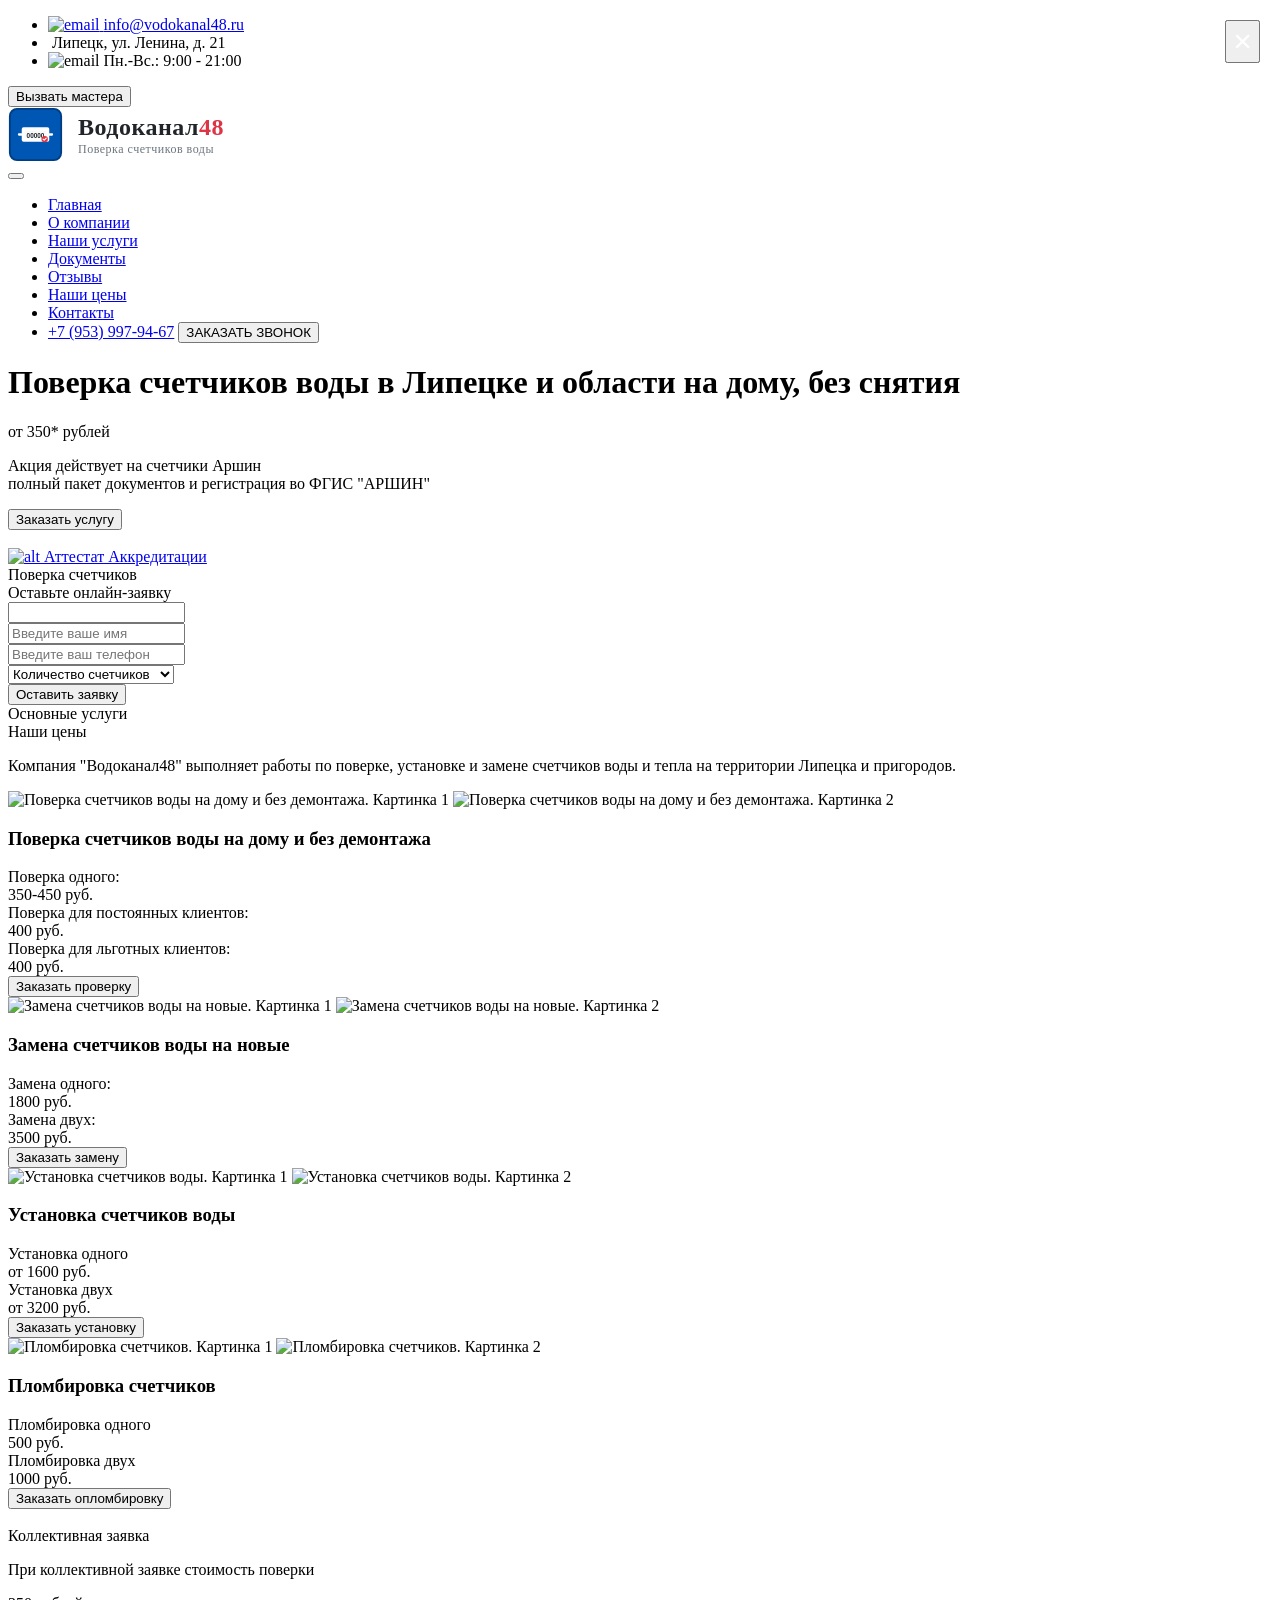
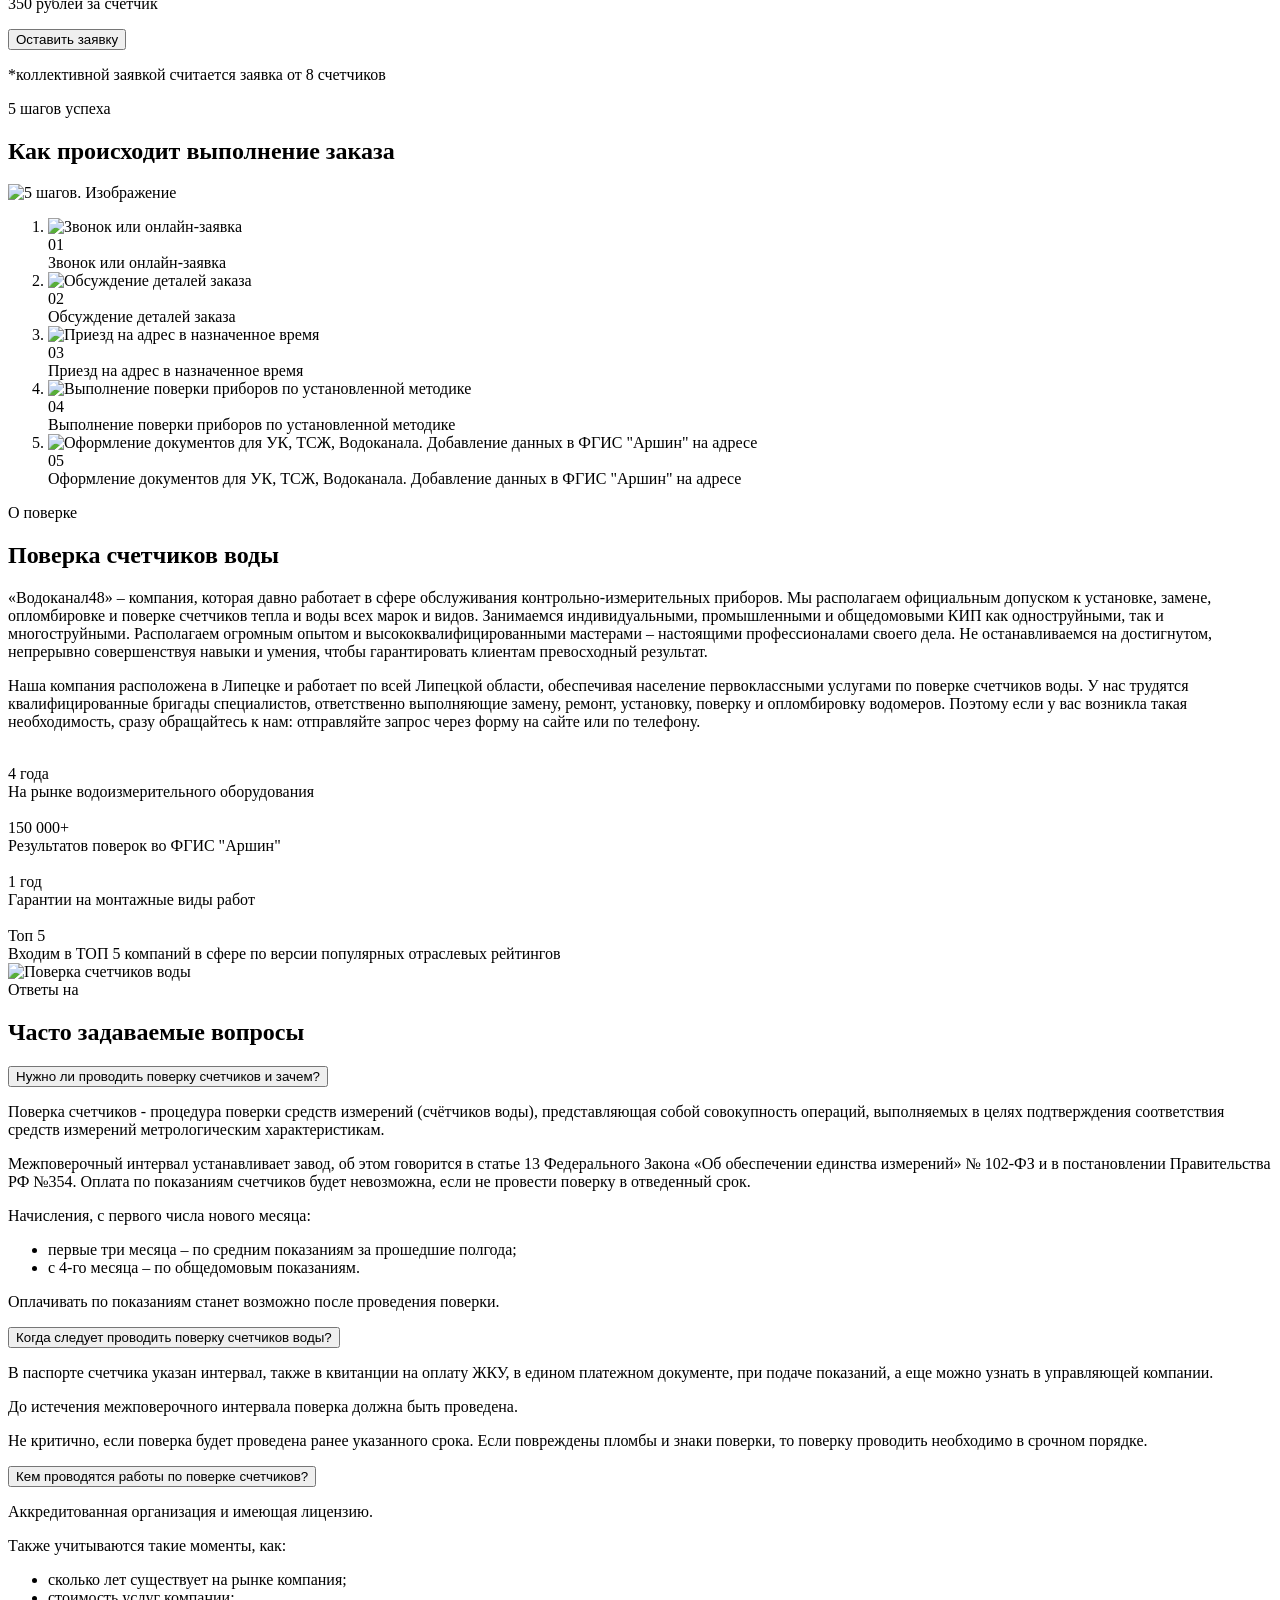
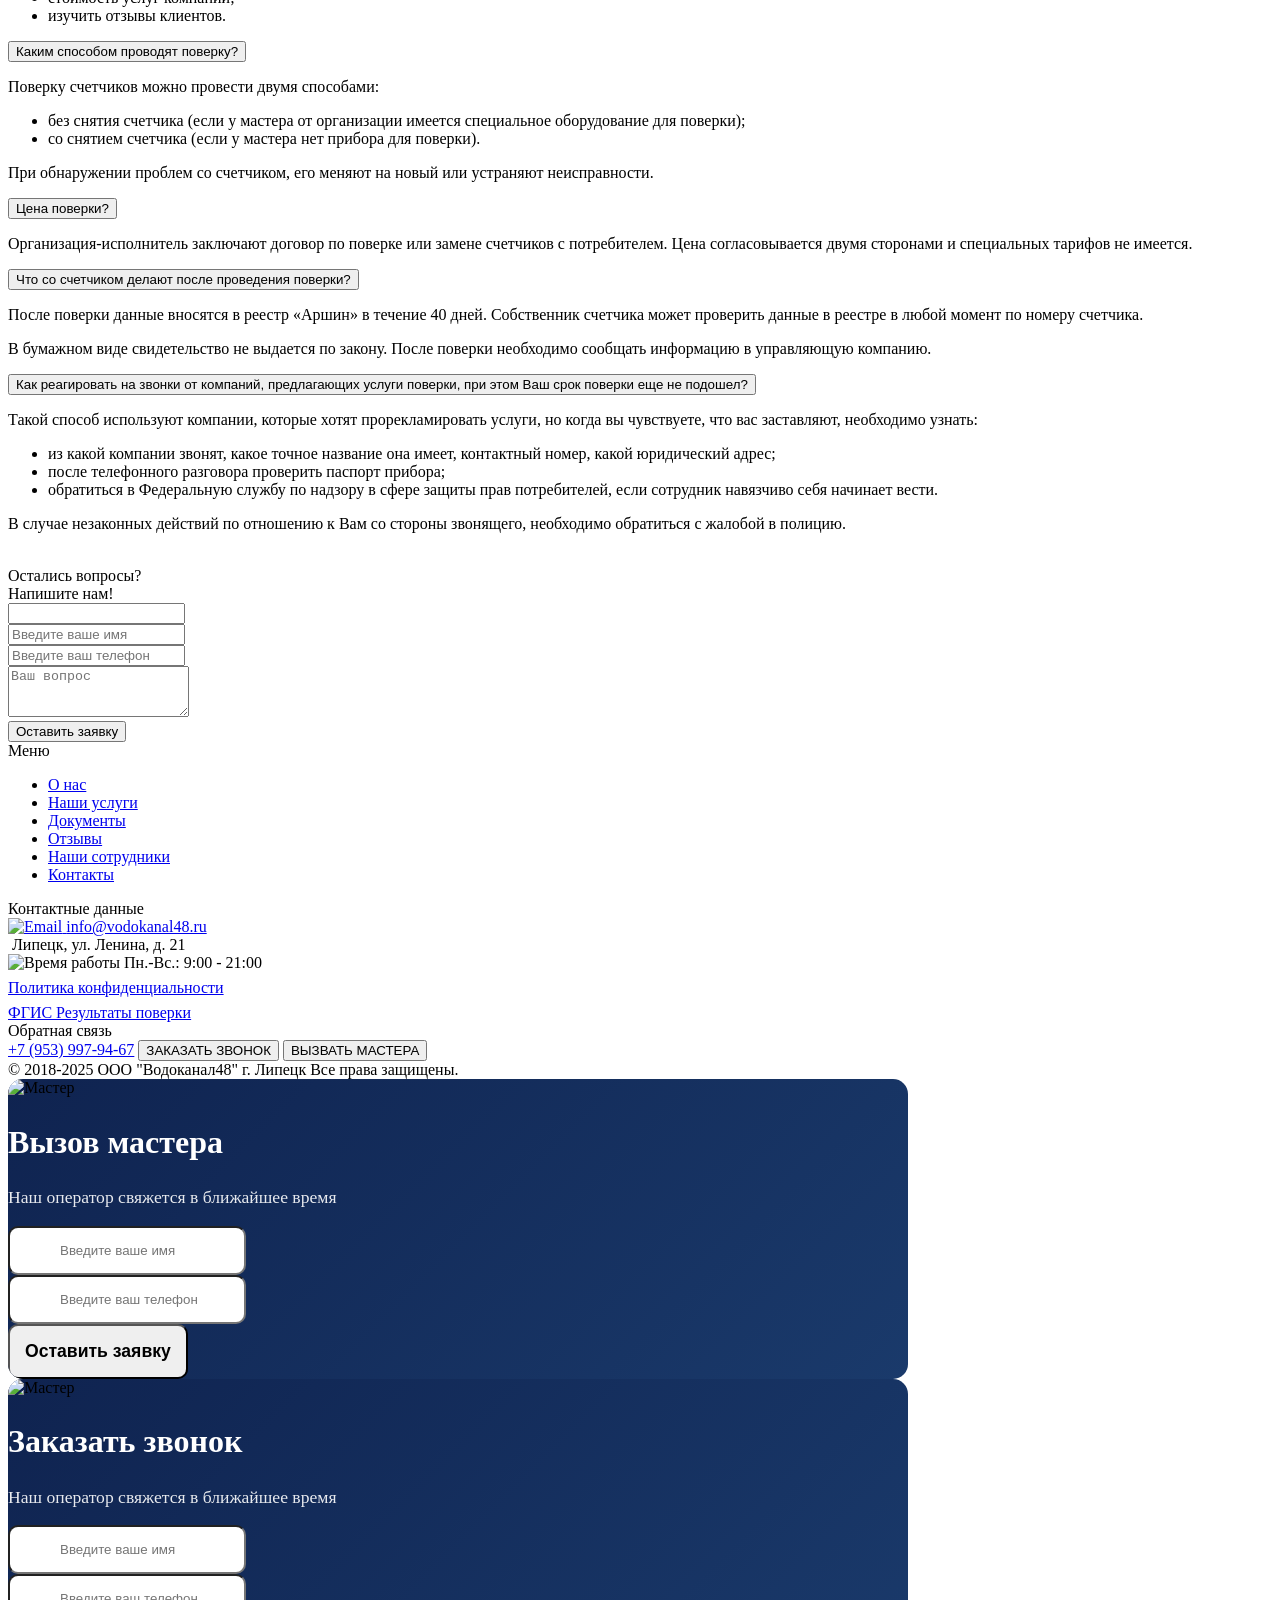
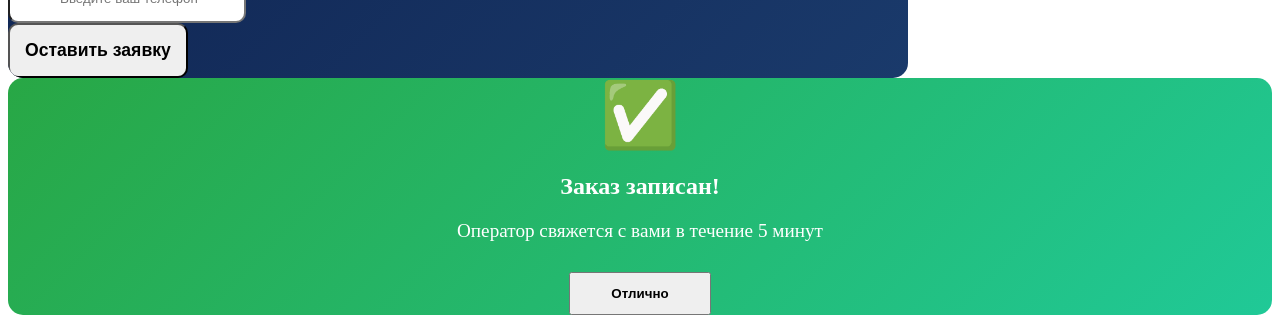
==== index.html @ f9f87106 "Initial commit: сайт водоканал48.рф для Липецка Co-authored-by: Cursor <cursoragent@cursor.com>" ====
<!DOCTYPE html>
<html lang="ru">
<head>
  <meta charset="utf-8">
  <title>Поверка счетчиков воды в Липецке, на дому без снятия, цена от 350* руб</title>
  <meta name="description" content="Поверка счетчиков воды на дому без снятия в Липецке по доступной цене от 350 руб с лицензией. Наша аккредитованная организация официально предоставляет услугу поверки водомеров и вносит данные результатов проверки водосчётчиков, приборов учета в госреестр ФГИС АРШИН, Росстандарт.">
  <meta name="viewport" content="width=device-width, initial-scale=1">
  <meta name="format-detection" content="telephone=no">
  <link rel="canonical" href="https://водоканал48.рф/">
  <meta property="og:title" content="Поверка счетчиков воды в Липецке — Водоканал48">
  <meta property="og:description" content="Поверка счетчиков воды на дому без снятия в Липецке. Цена от 350 руб.">
  <meta property="og:url" content="https://водоканал48.рф/">
  <meta property="og:type" content="website">
  <link rel="shortcut icon" href="favicon.svg" type="image/svg+xml">
  <link rel="preload" href="https://saratovpoverka.ru/fonts/ProximaNova-Regular.woff2" as="font" crossorigin="anonymous">
  <link rel="stylesheet" href="https://saratovpoverka.ru/css/style.min.css">
  <link rel="stylesheet" href="https://saratovpoverka.ru/css/add.css">
  <link rel="stylesheet" href="https://saratovpoverka.ru/css/logo-custom.css">

<!-- Yandex.Metrika counter -->
<script src="site-config.js"></script>
<script src="yandex-metrika.js"></script>
<noscript>
    <div>
        <img src="https://mc.yandex.ru/watch/105914824" style="position:absolute; left:-9999px;" alt="" />
    </div>
</noscript>
<!-- /Yandex.Metrika counter -->

<link rel="stylesheet" href="https://saratovpoverka.ru/assets/components/ajaxform/css/default.css" type="text/css" />
</head>
<body class="">
  <div class="container">
	<div class="row justify-content-center">
	  <div class="col-xl-11">
		<div class="py-2 border-bottom d-none d-xl-block">
  <div class="row align-items-center">
	<div class="col-auto mr-auto">
	  <ul class="contacts row list-unstyled mb-0">
		<li class="col-auto">
		  <a class="contacts__item" href="mailto:info@vodokanal48.ru">
			<span class="contacts__item-icon">
			  <img src="https://saratovpoverka.ru/img/email.svg" alt="email">
			</span>
			info@vodokanal48.ru
		  </a>
		</li>
		<li class="col-auto">
		  <div class="contacts__item">
			<span class="contacts__item-icon">
			  <img src="https://saratovpoverka.ru/img/address.svg" alt="">
			</span>
			Липецк, ул. Ленина, д. 21
		  </div>
		</li>
		<li class="col-auto">
		  <div class="contacts__item">
			<span class="contacts__item-icon">
			  <img src="https://saratovpoverka.ru/img/hours.svg" alt="email">
			</span>
			Пн.-Вс.: 9:00 - 21:00
		  </div>
		</li>
	  </ul>
	</div>
	<div class="col-auto">
	  <div class="d-flex">
		<button type="button" class="btn btn-sm btn-primary" data-toggle="modal" data-target="#orderModal">Вызвать мастера</button>
	  </div>
	</div>
  </div>
</div>

<nav class="navbar navbar-expand-xl navbar-light">
  <a class="navbar-brand" href="#main" style="text-decoration: none;">
	<div style="display: flex; align-items: center; gap: 15px;">
	  <!-- Счетчик в квадрате -->
	  <div style="position: relative; width: 55px; height: 55px;">
		<svg width="55" height="55" viewBox="0 0 60 60">
		  <!-- Квадрат с закругленными углами -->
		  <rect x="2" y="2" width="56" height="56" rx="8" fill="#0056b3" stroke="#003d82" stroke-width="2"/>
		  <!-- Корпус счетчика -->
		  <rect x="15" y="22" width="30" height="16" rx="2" fill="#fff"/>
		  <!-- Окошко с цифрами -->
		  <rect x="18" y="26" width="24" height="8" rx="1" fill="#f8f9fa"/>
		  <!-- Цифры счетчика -->
		  <text x="30" y="32" font-family="Arial, sans-serif" font-size="7" font-weight="bold" fill="#212529" text-anchor="middle" dominant-baseline="middle">00000</text>
		  <!-- Стрелки входа-выхода воды -->
		  <path d="M 12 30 L 15 30" stroke="#fff" stroke-width="2.5" stroke-linecap="round"/>
		  <path d="M 45 30 L 48 30" stroke="#fff" stroke-width="2.5" stroke-linecap="round"/>
		  <!-- Красная галочка качества (в стиле кнопок сайта) -->
		  <circle cx="40" cy="35" r="3.5" fill="#dc3545"/>
		  <path d="M 38.3 35 L 39.5 36.2 L 41.7 34" stroke="#fff" stroke-width="1.3" stroke-linecap="round" stroke-linejoin="round" fill="none"/>
		</svg>
	  </div>
	  <!-- Текст -->
	  <div style="display: flex; flex-direction: column; line-height: 1.2;">
		<span style="font-size: 24px; font-weight: 700; color: #212529; letter-spacing: 0.5px;">Водоканал<span style="color: #dc3545;">48</span></span>
		<span style="font-size: 12px; font-weight: 500; color: #6c757d; letter-spacing: 0.5px;">Поверка счетчиков воды</span>
	  </div>
	</div>
  </a>
  <button class="navbar-toggler" type="button" data-toggle="collapse" data-target="#navbarSupportedContent" aria-controls="navbarSupportedContent" aria-expanded="false" aria-label="Toggle navigation">
	<span class="navbar-toggler-icon"></span>
  </button>
  <div class="collapse navbar-collapse" id="navbarSupportedContent">
	<ul class="navbar-nav align-items-center flex-grow-1">
	  <li class="nav-item active">
		<a class="nav-link" href="#main">Главная</a>
	  </li>
	  <li class="nav-item">
		<a class="nav-link" href="#about">О компании</a>
	  </li>
	  <li class="nav-item">
		<a class="nav-link" href="#services">Наши услуги</a>
	  </li>
	  <li class="nav-item">
		<a class="nav-link" href="javascript:void(0)">Документы</a>
	  </li>
	  <li class="nav-item">
		<a class="nav-link" href="javascript:void(0)">Отзывы</a>
	  </li>
	  <li class="nav-item">
		<a class="nav-link" href="#services">Наши цены</a>
	  </li>
	  <li class="nav-item">
		<a class="nav-link" href="#contacts">Контакты</a>
	  </li>

	  <li class="text-center ml-xl-auto">
		<a class="navbar-phone" href="tel:+79539979467">+7 (953) 997-94-67</a>
		<button type="button" class="navbar-callback btn btn-danger btn-sm btn-block" data-toggle="modal" data-target="#callbackModal">ЗАКАЗАТЬ ЗВОНОК</button>
	  </li>
	</ul>
  </div>
</nav>

	  </div>
	</div>
  </div>

  <header class="header mb-5 pb-md-5" id="main">
	<div class="container position-relative">
	  <div class="header__inner bg-primary">
		<div class="row justify-content-center">
		  <div class="col-xl-11">
			<div class="row align-items-center">
			  <div class="col-xl-6 col-lg-7 text-white">
				<h1 class="header__title">Поверка счетчиков воды в Липецке и области на дому, без снятия</h1>
				<p class="header__price rounded mb-2">от 350* рублей</p>
				<p>Акция действует на счетчики Аршин<br>полный пакет документов и регистрация во ФГИС "АРШИН"</p>
				<div class="row">
				  <div class="col-lg-4 col-md-4 col-sm-5 mb-3 mb-md-0">
					<button type="button" class="btn btn-danger btn-block" data-toggle="modal" data-target="#orderModal">Заказать услугу</button>
				  </div>
				</div>
			  </div>
			  <div class="col-xl-6 col-lg-5 text-right d-none d-lg-block">
				<img class="img-fluid" src="https://saratovpoverka.ru/img/header-smr.webp" alt="">
			  </div>
			</div>
		  </div>
		</div>
	  </div>
	  <a class="header__doc btn btn-light" href="javascript:void(0);" onclick="openAccreditationModal()" style="cursor: pointer;">
		<img class="img-fluid mr-3" src="https://saratovpoverka.ru/img/header-doc.png" alt="alt">
		Аттестат Аккредитации
	  </a>
	</div>
  </header>
<div class="container">
<section class="row justify-content-center mb-sm-96p mb-64p">
      <div class="col-xl-11">
        <div class="section-subtitle">Поверка счетчиков</div>
        <div class="h2 section-title mb-32p">Оставьте онлайн-заявку</div>
<form class="ajax_form"  action="/" method="post">
<input type="text" name="workemail" class="hide">
<input type="hidden" name="mail">
          <div class="row mb-n3">
            <div class="form-group col-lg-3">
              <input type="text" class="form-control form-control-lg" name="name" placeholder="Введите ваше имя" required="">
            </div>
            <div class="form-group col-lg-3">
              <input type="tel" class="form-control form-control-lg" name="phone" placeholder="Введите ваш телефон" required="">
            </div>
            <div class="form-group col-lg-3">
              <select class="form-control form-control-lg" name="quantity">
                <option disabled="" selected="">Количество счетчиков</option>
                <option value="1">1 счетчик</option>
                <option value="2">2 счетчика</option>
                <option value="3">3 счетчика</option>
                <option value="4">4 счетчика</option>
                <option value="5">5 счетчиков</option>
                <option value="6">6 счетчиков</option>
                <option value="7">7 счетчиков</option>
                <option value="8">8 и более (скидка 20%)</option>
              </select>
            </div>
            <div class="form-group col-lg-3">
<input type="hidden" name="pagetitle" value="Главная (id: 1)">
<input type="hidden" name="link" value="/">
              <button class="btn btn-danger btn-lg btn-block">Оставить заявку</button>
            </div>
          </div>
        
	<input type="hidden" name="af_action" value="60b8c6b55c18fbbcffb7baf6f0280688" />
</form>
      </div>
    </section>
<section class="row justify-content-center mb-96p" id="services">
      <div class="col-xl-11 fs-18">
        <div class="section-subtitle">Основные услуги</div>
        <div class="h2 section-title mb-32p">Наши цены</div>
        <p>Компания "Водоканал48" выполняет работы по поверке, установке и замене счетчиков воды и тепла на территории Липецка и пригородов.</p>
        <div class="row mt-5">
<div class="col-lg-4 mt-5">
    <div class="card-price bg-primary text-white">
      <img class="card-price__img" src="https://saratovpoverka.ru/images/checking.webp" alt="Поверка счетчиков воды на дому и без демонтажа. Картинка 1">
      <img class="card-price__icon" src="https://saratovpoverka.ru/images/search.svg" alt="Поверка счетчиков воды на дому и без демонтажа. Картинка 2">
      <h3 class="card-price__title mb-4">Поверка счетчиков воды на дому и без демонтажа</h3>
      <div class="row no-gutters mt-2">
        <div class="col card-price__service">Поверка одного:</div>
        <div class="col-auto font-weight-600">350-450 руб.</div>
      </div>
      <div class="row no-gutters mt-2">
        <div class="col card-price__service">Поверка для постоянных клиентов:</div>
        <div class="col-auto font-weight-600">400 руб.</div>
      </div>
      <div class="row no-gutters mt-2">
        <div class="col card-price__service">Поверка для льготных клиентов:</div>
        <div class="col-auto font-weight-600">400 руб.</div>
      </div>
      
      
      <div class="text-center mt-auto">
        <button type="button" class="card-price__btn btn btn-lg btn-link mt-4" data-toggle="modal" data-target="#orderModal">
          <span>Заказать проверку</span>
        </button>
      </div>
    </div>
  </div><div class="col-lg-4 mt-5">
    <div class="card-price bg-secondary text-white">
      <img class="card-price__img" src="https://saratovpoverka.ru/images/schetchik-pulsar.webp" alt="Замена счетчиков воды на новые. Картинка 1">
      <img class="card-price__icon" src="https://saratovpoverka.ru/images/meter.svg" alt="Замена счетчиков воды на новые. Картинка 2">
      <h3 class="card-price__title mb-4">Замена счетчиков воды на новые</h3>
      <div class="row no-gutters mt-2">
        <div class="col card-price__service">Замена одного:</div>
        <div class="col-auto font-weight-600">1800 руб.</div>
      </div>
      <div class="row no-gutters mt-2">
        <div class="col card-price__service">Замена двух:</div>
        <div class="col-auto font-weight-600">3500 руб.</div>
      </div>
      
      
      
      <div class="text-center mt-auto">
        <button type="button" class="card-price__btn btn btn-lg btn-link mt-4" data-toggle="modal" data-target="#orderModal">
          <span>Заказать замену</span>
        </button>
      </div>
    </div>
  </div><div class="col-lg-4 mt-5">
    <div class="card-price bg-primary text-white">
      <img class="card-price__img" src="https://saratovpoverka.ru/images/ust.webp" alt="Установка счетчиков воды. Картинка 1">
      <img class="card-price__icon" src="https://saratovpoverka.ru/images/meter.svg" alt="Установка счетчиков воды. Картинка 2">
      <h3 class="card-price__title mb-4">Установка счетчиков воды</h3>
      <div class="row no-gutters mt-2">
        <div class="col card-price__service">Установка одного</div>
        <div class="col-auto font-weight-600">от 1600 руб.</div>
      </div>
      <div class="row no-gutters mt-2">
        <div class="col card-price__service">Установка двух</div>
        <div class="col-auto font-weight-600">от 3200 руб.</div>
      </div>
      
      
      
      <div class="text-center mt-auto">
        <button type="button" class="card-price__btn btn btn-lg btn-link mt-4" data-toggle="modal" data-target="#orderModal">
          <span>Заказать установку</span>
        </button>
      </div>
    </div>
  </div><div class="col-lg-4 mt-5">
    <div class="card-price bg-secondary text-white">
      <img class="card-price__img" src="https://saratovpoverka.ru/images/plomb.webp" alt="Пломбировка счетчиков. Картинка 1">
      <img class="card-price__icon" src="https://saratovpoverka.ru/images/meter.svg" alt="Пломбировка счетчиков. Картинка 2">
      <h3 class="card-price__title mb-4">Пломбировка счетчиков</h3>
      <div class="row no-gutters mt-2">
        <div class="col card-price__service">Пломбировка одного</div>
        <div class="col-auto font-weight-600">500 руб.</div>
      </div>
      <div class="row no-gutters mt-2">
        <div class="col card-price__service">Пломбировка двух</div>
        <div class="col-auto font-weight-600">1000 руб.</div>
      </div>
      
      
      
      <div class="text-center mt-auto">
        <button type="button" class="card-price__btn btn btn-lg btn-link mt-4" data-toggle="modal" data-target="#orderModal">
          <span>Заказать опломбировку</span>
        </button>
      </div>
    </div>
  </div>



</div>
      </div>
    </section>
</div>
 <div class="collective-order mb-96p">
    <div class="container">
      <div class="collective-order__inner">
        <div class="row align-items-end">
          <div class="col-xl-6 col-lg-5 text-center d-none d-lg-block">
            <img class="collective-order__img img-fluid" src="https://saratovpoverka.ru/img/collective-order.webp" alt="">
          </div>
          <div class="col-xl-6 col-lg-7">
            <div class="section-title h2 mb-0">Коллективная заявка</div>
            <p>При коллективной заявке стоимость поверки</p>
            <p class="collective-order__price">350 рублей за счетчик</p>
            <button type="button" class="collective-order__btn btn btn-danger btn-lg" data-toggle="modal" data-target="#orderModal">Оставить заявку</button>
            <p class="collective-order__note">*коллективной заявкой считается заявка от 8 счетчиков</p>
          </div>
        </div>
      </div>
    </div>
  </div>

  <section class="fs-18 mb-64p">
    <div class="container">
      <div class="row justify-content-center">
        <div class="col-xl-11">
          <div class="section-subtitle">5 шагов успеха</div>
          <h2 class="section-title mb-4">Как происходит выполнение заказа</h2>
        </div>
      </div>
    </div>
    <div class="steps">
      <div class="container">
        <div class="row justify-content-center">
          <div class="col-xl-11 mb-xl-5">
            <div class="text-center d-none d-xl-block">
              <img class="img-fluid" src="https://saratovpoverka.ru/img/steps.webp" alt="5 шагов. Изображение">
            </div>
            <ol class="row list-unstyled mb-n32p mb-xl-0">
<li class="steps__item col-xl-3 col-lg-4 col-sm-6 mb-32p mb-xl-0">
                <div class="card-step card card-body shadow">
                  <div class="d-flex align-items-center justify-content-between mb-3">
                    <img src="https://saratovpoverka.ru/images/step-1.svg" alt="Звонок или онлайн-заявка">
                    <div class="card-step__number">01</div>
                  </div>
                  <div>Звонок или онлайн-заявка</div>
                </div>
              </li><li class="steps__item col-xl-3 col-lg-4 col-sm-6 mb-32p mb-xl-0">
                <div class="card-step card card-body shadow">
                  <div class="d-flex align-items-center justify-content-between mb-3">
                    <img src="https://saratovpoverka.ru/images/step-2.svg" alt="Обсуждение деталей заказа">
                    <div class="card-step__number">02</div>
                  </div>
                  <div>Обсуждение деталей заказа</div>
                </div>
              </li><li class="steps__item col-xl-3 col-lg-4 col-sm-6 mb-32p mb-xl-0">
                <div class="card-step card card-body shadow">
                  <div class="d-flex align-items-center justify-content-between mb-3">
                    <img src="https://saratovpoverka.ru/images/step-3.svg" alt="Приезд на адрес в назначенное время">
                    <div class="card-step__number">03</div>
                  </div>
                  <div>Приезд на адрес в назначенное время</div>
                </div>
              </li><li class="steps__item col-xl-3 col-lg-4 col-sm-6 mb-32p mb-xl-0">
                <div class="card-step card card-body shadow">
                  <div class="d-flex align-items-center justify-content-between mb-3">
                    <img src="https://saratovpoverka.ru/images/step-4.svg" alt="Выполнение поверки приборов по установленной методике">
                    <div class="card-step__number">04</div>
                  </div>
                  <div>Выполнение поверки приборов по установленной методике</div>
                </div>
              </li><li class="steps__item col-xl-3 col-lg-4 col-sm-6 mb-32p mb-xl-0">
                <div class="card-step card card-body shadow">
                  <div class="d-flex align-items-center justify-content-between mb-3">
                    <img src="https://saratovpoverka.ru/images/step-5.svg" alt="Оформление документов для УК, ТСЖ, Водоканала. Добавление данных в ФГИС &quot;Аршин&quot; на адресе">
                    <div class="card-step__number">05</div>
                  </div>
                  <div>Оформление документов для УК, ТСЖ, Водоканала. Добавление данных в ФГИС &quot;Аршин&quot; на адресе</div>
                </div>
              </li>
            </ol>
          </div>
        </div>
      </div>
    </div>
  </section>
  <section class="fs-18 mb-64p" id="about">
    <div class="container">
      <div class="row justify-content-center">
        <div class="col-xl-11">
          <div class="section-subtitle">О поверке</div>
          <h2 class="section-title mb-4">Поверка счетчиков воды</h2>
          <p>«Водоканал48» – компания, которая давно работает в сфере обслуживания контрольно-измерительных приборов. Мы располагаем официальным допуском к установке, замене, опломбировке и поверке счетчиков тепла и воды всех марок и видов. Занимаемся индивидуальными, промышленными и общедомовыми КИП как одноструйными, так и многоструйными. Располагаем огромным опытом и высококвалифицированными мастерами – настоящими профессионалами своего дела. Не останавливаемся на достигнутом, непрерывно совершенствуя навыки и умения, чтобы гарантировать клиентам превосходный результат.</p>
<p>Наша компания расположена в Липецке и работает по всей Липецкой области, обеспечивая население первоклассными услугами по поверке счетчиков воды. У нас трудятся квалифицированные бригады специалистов, ответственно выполняющие замену, ремонт, установку, поверку и опломбировку водомеров. Поэтому если у вас возникла такая необходимость, сразу обращайтесь к нам: отправляйте запрос через форму на сайте или по телефону.</p>

          <div class="row align-items-end">
            <div class="col-xl-6 col-lg-7">
<div class="card-info card card-body shadow mt-4">
                <div class="row align-items-center">
                  <div class="col-xl-2 col-lg-3 col-sm-2 col-3">
                    <img class="img-fluid" src="https://saratovpoverka.ru/images/bar-chart.svg" alt="">
                  </div>
                  <div class="col-xl-10 col-lg-9 col-sm-10 col-9">
                    <div class="card-info__title">4 года</div>
                    <div>На рынке водоизмерительного оборудования</div>
                  </div>
                </div>
              </div><div class="card-info card card-body shadow mt-4">
                <div class="row align-items-center">
                  <div class="col-xl-2 col-lg-3 col-sm-2 col-3">
                    <img class="img-fluid" src="https://saratovpoverka.ru/images/like.svg" alt="">
                  </div>
                  <div class="col-xl-10 col-lg-9 col-sm-10 col-9">
                    <div class="card-info__title">150 000+</div>
                    <div>Результатов поверок во ФГИС "Аршин"</div>
                  </div>
                </div>
              </div><div class="card-info card card-body shadow mt-4">
                <div class="row align-items-center">
                  <div class="col-xl-2 col-lg-3 col-sm-2 col-3">
                    <img class="img-fluid" src="https://saratovpoverka.ru/images/calendar.svg" alt="">
                  </div>
                  <div class="col-xl-10 col-lg-9 col-sm-10 col-9">
                    <div class="card-info__title">1 год</div>
                    <div>Гарантии на монтажные виды работ</div>
                  </div>
                </div>
              </div><div class="card-info card card-body shadow mt-4">
                <div class="row align-items-center">
                  <div class="col-xl-2 col-lg-3 col-sm-2 col-3">
                    <img class="img-fluid" src="https://saratovpoverka.ru/images/group.svg" alt="">
                  </div>
                  <div class="col-xl-10 col-lg-9 col-sm-10 col-9">
                    <div class="card-info__title">Топ 5</div>
                    <div>Входим в ТОП 5 компаний в сфере по версии популярных отраслевых рейтингов</div>
                  </div>
                </div>
              </div>
            </div>
            <div class="col-xl-6 col-lg-5 d-none d-lg-block">
              <img class="img-fluid" src="https://saratovpoverka.ru/images/text-img.webp" alt="Поверка счетчиков воды">
            </div>
          </div>
        </div>
      </div>
    </div>
  </section>
  <section class="mb-64p">
    <div class="container">
      <div class="row justify-content-center">
        <div class="col-xl-11">
          <div class="section-subtitle">Ответы на</div>
          <h2 class="section-title mb-4">Часто задаваемые вопросы</h2>
          <div class="row accordion" id="accordionExample">
            <div class="col-lg-6">
<div class="accordion__item card card-body border-0 shadow">
                  <button class="accordion__item-toggle btn collapsed" type="button" id="heading-1" data-toggle="collapse" data-target="#collapse-1" aria-expanded="false" aria-controls="collapse-1">
                    Нужно ли проводить поверку счетчиков и зачем?
                  </button>
                <div id="collapse-1" class="collapse" aria-labelledby="heading-1" data-parent="#accordionExample">
                  <div class="accordion__item-content">
                    <p><p>Поверка счетчиков - процедура поверки средств измерений (счётчиков воды), представляющая собой совокупность операций, выполняемых в целях подтверждения соответствия средств измерений метрологическим характеристикам.</p>
<p>Межповерочный интервал устанавливает завод, об этом говорится в статье 13 Федерального Закона «Об обеспечении единства измерений» № 102-ФЗ и в постановлении Правительства РФ №354. Оплата по показаниям счетчиков будет невозможна, если не провести поверку в отведенный срок.</p>
<p>Начисления, с первого числа нового месяца:</p>
<ul>
<li>первые три месяца – по средним показаниям за прошедшие полгода;</li>
<li>с 4-го месяца – по общедомовым показаниям.</li>
</ul>
<p>Оплачивать по показаниям станет возможно после проведения поверки.</p></p>
                  </div>
                </div>
              </div>

<div class="accordion__item card card-body border-0 shadow">
                  <button class="accordion__item-toggle btn collapsed" type="button" id="heading-2" data-toggle="collapse" data-target="#collapse-2" aria-expanded="false" aria-controls="collapse-2">
                    Когда следует проводить поверку счетчиков воды?
                  </button>
                <div id="collapse-2" class="collapse" aria-labelledby="heading-2" data-parent="#accordionExample">
                  <div class="accordion__item-content">
                    <p><p>В паспорте счетчика указан интервал, также в квитанции на оплату ЖКУ, в едином платежном документе, при подаче показаний, а еще можно узнать в управляющей компании.</p>
<p>До истечения межповерочного интервала поверка должна быть проведена.</p>
<p>Не критично, если поверка будет проведена ранее указанного срока. Если повреждены пломбы и знаки поверки, то поверку проводить необходимо в срочном порядке.</p></p>
                  </div>
                </div>
              </div>

<div class="accordion__item card card-body border-0 shadow">
                  <button class="accordion__item-toggle btn collapsed" type="button" id="heading-3" data-toggle="collapse" data-target="#collapse-3" aria-expanded="false" aria-controls="collapse-3">
                    Кем проводятся работы по поверке счетчиков? 
                  </button>
                <div id="collapse-3" class="collapse" aria-labelledby="heading-3" data-parent="#accordionExample">
                  <div class="accordion__item-content">
                    <p><p>Аккредитованная организация и имеющая лицензию.</p>
<p>Также учитываются такие моменты, как:</p>
<ul>
<li>сколько лет существует на рынке компания;</li>
<li>стоимость услуг компании;</li>
<li>изучить отзывы клиентов.</li>
</ul></p>
                  </div>
                </div>
              </div>

<div class="accordion__item card card-body border-0 shadow">
                  <button class="accordion__item-toggle btn collapsed" type="button" id="heading-4" data-toggle="collapse" data-target="#collapse-4" aria-expanded="false" aria-controls="collapse-4">
                    Каким способом проводят поверку?
                  </button>
                <div id="collapse-4" class="collapse" aria-labelledby="heading-4" data-parent="#accordionExample">
                  <div class="accordion__item-content">
                    <p><p>Поверку счетчиков можно провести двумя способами:</p>
<ul>
<li>без снятия счетчика (если у мастера от организации имеется специальное оборудование для поверки);</li>
<li>со снятием счетчика (если у мастера нет прибора для поверки).</li>
</ul>
<p>При обнаружении проблем со счетчиком, его меняют на новый или устраняют неисправности.</p></p>
                  </div>
                </div>
              </div>

</div>
            <div class="col-lg-6"><div class="accordion__item card card-body border-0 shadow">
                  <button class="accordion__item-toggle btn collapsed" type="button" id="heading-5" data-toggle="collapse" data-target="#collapse-5" aria-expanded="false" aria-controls="collapse-5">
                    Цена поверки? 
                  </button>
                <div id="collapse-5" class="collapse" aria-labelledby="heading-5" data-parent="#accordionExample">
                  <div class="accordion__item-content">
                    <p><p>Организация-исполнитель заключают договор по поверке или замене счетчиков с потребителем. Цена согласовывается двумя сторонами и специальных тарифов не имеется.</p></p>
                  </div>
                </div>
              </div>

<div class="accordion__item card card-body border-0 shadow">
                  <button class="accordion__item-toggle btn collapsed" type="button" id="heading-6" data-toggle="collapse" data-target="#collapse-6" aria-expanded="false" aria-controls="collapse-6">
                    Что со счетчиком делают после проведения поверки? 
                  </button>
                <div id="collapse-6" class="collapse" aria-labelledby="heading-6" data-parent="#accordionExample">
                  <div class="accordion__item-content">
                    <p><p>После поверки данные вносятся в реестр «Аршин» в течение 40 дней. Собственник счетчика может проверить данные в реестре в любой момент по номеру счетчика.</p>
<p>В бумажном виде свидетельство не выдается по закону. После поверки необходимо сообщать информацию в управляющую компанию.</p></p>
                  </div>
                </div>
              </div>

<div class="accordion__item card card-body border-0 shadow">
                  <button class="accordion__item-toggle btn collapsed" type="button" id="heading-7" data-toggle="collapse" data-target="#collapse-7" aria-expanded="false" aria-controls="collapse-7">
                    Как реагировать на звонки от компаний, предлагающих услуги поверки, при этом Ваш срок поверки еще не подошел?
                  </button>
                <div id="collapse-7" class="collapse" aria-labelledby="heading-7" data-parent="#accordionExample">
                  <div class="accordion__item-content">
                    <p><p>Такой способ используют компании, которые хотят прорекламировать услуги, но когда вы чувствуете, что вас заставляют, необходимо узнать:</p>
<ul>
<li>из какой компании звонят, какое точное название она имеет, контактный номер, какой юридический адрес;</li>
<li>после телефонного разговора проверить паспорт прибора;</li>
<li>обратиться в Федеральную службу по надзору в сфере защиты прав потребителей, если сотрудник навязчиво себя начинает вести.</li>
</ul>
<p>В случае незаконных действий по отношению к Вам со стороны звонящего, необходимо обратиться с жалобой в полицию.</p></p>
                  </div>
                </div>
              </div>

            </div>
          </div>
        </div>
      </div>
    </div>
  </section>
<div class="question mb-64p">
  <div class="container">
    <div class="question__inner bg-primary text-white">
      <div class="row justify-content-center">
        <div class="col-xl-11">
          <div class="row align-items-end">
            <div class="col-lg-6 text-center d-none d-lg-block">
              <img class="question__img img-fluid" src="https://saratovpoverka.ru/img/question.webp" alt="">
            </div>
            <div class="col-lg-6 py-xl-5 py-32p align-self-center">
              <div class="section-subtitle">Остались вопросы?</div>
              <div class="section-title h2 mb-0">Напишите нам!</div>
<form class="mt-32p ajax_form" action="/" method="post">
<input type="text" name="workemail" class="hide">
<input type="hidden" name="mail">
                <div class="row">
                  <div class="form-group col-lg-6">
                    <input type="text" class="form-control form-control-lg" name="name" placeholder="Введите ваше имя" required="">
                  </div>
                  <div class="form-group col-lg-6">
                    <input type="tel" class="form-control form-control-lg" name="phone" placeholder="Введите ваш телефон" required="">
                  </div>
                  <div class="form-group col-lg-12">
                    <textarea class="form-control form-control-lg" name="question" rows="3" placeholder="Ваш вопрос"></textarea>
                  </div>
                  <div class="col-12">
<input type="hidden" name="pagetitle" value="Главная (id: 1)">
<input type="hidden" name="link" value="/">
                    <button class="btn btn-danger btn-lg btn-block">Оставить заявку</button>
                  </div>
                </div>
              
	<input type="hidden" name="af_action" value="7edabb9a9232f1dd81e0d56dfcae1f7c" />
</form>
            </div>
          </div>
        </div>
      </div>
    </div>
  </div>
</div>
  <footer class="footer pt-md-5 pt-4 pb-64p pb-xl-5" id="contacts">
  <div class="container">
	<div class="row justify-content-center">
	  <div class="col-xl-11">
		<div class="row justify-content-between">
		  <div class="col-sm-auto">
			<div class="font-weight-600 mb-sm-4 mb-2">Меню</div>
<ul class="footer__menu list-unstyled mb-0"><li>
<a href="javascript:void(0)">О нас</a></li><li>
<a href="javascript:void(0)">Наши услуги</a></li><li>
<a href="javascript:void(0)">Документы</a></li><li>
<a href="javascript:void(0)">Отзывы</a></li><li>
<a href="javascript:void(0)">Наши сотрудники</a></li><li>
<a href="javascript:void(0)">Контакты</a></li></ul>
			</div>
		  <div class="col-sm-auto mt-4 mt-md-0">
			<div class="font-weight-600 mb-sm-4 mb-2">Контактные данные</div>
			<div class="contacts">
			  <a class="contacts__item" href="mailto:info@vodokanal48.ru">
				<span class="contacts__item-icon">
				  <img src="https://saratovpoverka.ru/img/email.svg" alt="Email">
				</span>
				info@vodokanal48.ru
			  </a>
			  <div class="contacts__item">
				<span class="contacts__item-icon">
				  <img src="https://saratovpoverka.ru/img/address.svg" alt="">
				</span>
				Липецк, ул. Ленина, д. 21
			  </div>
			  <div class="contacts__item">
				<span class="contacts__item-icon">
				  <img src="https://saratovpoverka.ru/img/hours.svg" alt="Время работы">
				</span>
				Пн.-Вс.: 9:00 - 21:00
			  </div>
			</div>
			<div style="margin-top:7px;"><a href="javascript:void(0)">Политика конфиденциальности</a></div>
			<div style="margin-top:7px;"><a href="javascript:void(0)">ФГИС Результаты поверки</a></div>
		  </div>
		  <div class="col-sm-auto mt-4 mt-md-0">
			<div class="font-weight-600 mb-2">Обратная связь</div>
			<a href="tel:+79539979467" class="footer__phone">+7 (953) 997-94-67</a>
			<button type="button" class="footer__btn btn btn-danger btn-sm" data-toggle="modal" data-target="#callbackModal">ЗАКАЗАТЬ ЗВОНОК</button>
			<button type="button" class="footer__btn btn btn-primary btn-sm" data-toggle="modal" data-target="#orderModal">ВЫЗВАТЬ МАСТЕРА</button>
		  </div>
		</div>
	  </div>
	  
	</div>

	<div class="text-center border-top py-lg-4 py-3 mt-lg-30p mt-4">
	  © 2018-2025 ООО "Водоканал48" г. Липецк Все права защищены.
	</div>
  </div>
</footer>

<!-- Модальное окно "Вызов мастера" -->
<div class="modal fade" id="orderModal" tabindex="-1" role="dialog" aria-hidden="true">
  <div class="modal-dialog modal-dialog-centered" role="document" style="max-width: 900px;">
    <div class="modal-content" style="background: linear-gradient(135deg, #0f2350 0%, #1a3a6b 100%); border-radius: 15px; overflow: hidden;">
      <button type="button" class="close" data-dismiss="modal" aria-label="Close" style="position: absolute; right: 20px; top: 20px; color: white; opacity: 1; z-index: 10; font-size: 2rem;">
        <span aria-hidden="true">&times;</span>
      </button>
      <div class="modal-body p-0">
        <div class="row no-gutters align-items-center">
          <div class="col-md-5 d-none d-md-block">
            <img src="https://saratovpoverka.ru/img/order.webp" alt="Мастер" style="width: 100%; height: 100%; object-fit: cover;">
          </div>
          <div class="col-md-7">
            <div class="p-4 p-md-5" style="color: white;">
              <h2 class="mb-2" style="font-weight: 700; font-size: 2rem;">Вызов мастера</h2>
              <p class="mb-4" style="font-size: 1.1rem; opacity: 0.9;">Наш оператор свяжется в ближайшее время</p>
              <form class="ajax_form" action="/" method="post">
                <input type="text" name="workemail" class="hide" style="display:none;">
                <div class="form-group">
                  <input type="text" class="form-control form-control-lg" name="name" placeholder="Введите ваше имя" required style="border-radius: 10px; padding: 15px 15px 15px 50px;">
                </div>
                <div class="form-group">
                  <input type="tel" class="form-control form-control-lg" name="phone" placeholder="Введите ваш телефон" required style="border-radius: 10px; padding: 15px 15px 15px 50px;">
                </div>
                <input type="hidden" name="pagetitle" value="Вызов мастера">
                <button type="submit" class="btn btn-danger btn-lg btn-block" style="border-radius: 10px; padding: 15px; font-weight: 600; font-size: 1.1rem;">Оставить заявку</button>
                <input type="hidden" name="af_action" value="order" />
              </form>
            </div>
          </div>
        </div>
      </div>
    </div>
  </div>
</div>

<!-- Модальное окно "Заказать звонок" -->
<div class="modal fade" id="callbackModal" tabindex="-1" role="dialog" aria-hidden="true">
  <div class="modal-dialog modal-dialog-centered" role="document" style="max-width: 900px;">
    <div class="modal-content" style="background: linear-gradient(135deg, #0f2350 0%, #1a3a6b 100%); border-radius: 15px; overflow: hidden;">
      <button type="button" class="close" data-dismiss="modal" aria-label="Close" style="position: absolute; right: 20px; top: 20px; color: white; opacity: 1; z-index: 10; font-size: 2rem;">
        <span aria-hidden="true">&times;</span>
      </button>
      <div class="modal-body p-0">
        <div class="row no-gutters align-items-center">
          <div class="col-md-5 d-none d-md-block">
            <img src="https://saratovpoverka.ru/img/order.webp" alt="Мастер" style="width: 100%; height: 100%; object-fit: cover;">
          </div>
          <div class="col-md-7">
            <div class="p-4 p-md-5" style="color: white;">
              <h2 class="mb-2" style="font-weight: 700; font-size: 2rem;">Заказать звонок</h2>
              <p class="mb-4" style="font-size: 1.1rem; opacity: 0.9;">Наш оператор свяжется в ближайшее время</p>
              <form class="ajax_form" action="/" method="post">
                <input type="text" name="workemail" class="hide" style="display:none;">
                <div class="form-group">
                  <input type="text" class="form-control form-control-lg" name="name" placeholder="Введите ваше имя" required style="border-radius: 10px; padding: 15px 15px 15px 50px;">
                </div>
                <div class="form-group">
                  <input type="tel" class="form-control form-control-lg" name="phone" placeholder="Введите ваш телефон" required style="border-radius: 10px; padding: 15px 15px 15px 50px;">
                </div>
                <input type="hidden" name="pagetitle" value="Заказать звонок">
                <button type="submit" class="btn btn-danger btn-lg btn-block" style="border-radius: 10px; padding: 15px; font-weight: 600; font-size: 1.1rem;">Оставить заявку</button>
                <input type="hidden" name="af_action" value="callback" />
              </form>
            </div>
          </div>
        </div>
      </div>
    </div>
  </div>
</div>

<!-- Модальное окно "Спасибо" -->
<div class="modal fade" id="thanksModal" tabindex="-1" role="dialog" aria-hidden="true" data-backdrop="static" data-keyboard="false">
  <div class="modal-dialog modal-dialog-centered" role="document">
    <div class="modal-content" style="background: linear-gradient(135deg, #28a745 0%, #20c997 100%); border-radius: 15px; text-align: center; color: white;">
      <div class="modal-body p-5">
        <div style="font-size: 4rem; margin-bottom: 20px;">✅</div>
        <h2 class="mb-3" style="font-weight: 700;">Заказ записан!</h2>
        <p style="font-size: 1.2rem; margin-bottom: 30px;">Оператор свяжется с вами в течение 5 минут</p>
        <button type="button" class="btn btn-light btn-lg" data-dismiss="modal" style="padding: 12px 40px; font-weight: 600;">Отлично</button>
      </div>
    </div>
  </div>
</div>

<script src="https://saratovpoverka.ru/js/scripts.min.js"></script>
<script src="https://saratovpoverka.ru/js/js-inputmask.js"></script>
<script src="https://saratovpoverka.ru/assets/components/ajaxform/js/default.js"></script>
<script src="site-config.js"></script>
<script src="config.js"></script>
<script src="script.js"></script>

<!-- Модальное окно для аттестата -->
<div id="accreditationModal" style="display: none; position: fixed; z-index: 9999; left: 0; top: 0; width: 100%; height: 100%; background-color: rgba(0,0,0,0.9); overflow: auto;">
  <span onclick="closeAccreditationModal()" style="position: absolute; top: 20px; right: 40px; color: #f1f1f1; font-size: 40px; font-weight: bold; cursor: pointer; z-index: 10000;">&times;</span>
  <img id="accreditationImage" src="image/акредитация.jpg" alt="Аттестат Аккредитации" style="margin: auto; display: block; max-width: 90%; max-height: 90%; margin-top: 50px;">
  <div style="text-align: center; color: #f1f1f1; padding: 20px; font-size: 18px;">Аттестат Аккредитации</div>
</div>

<script>
function openAccreditationModal() {
  document.getElementById('accreditationModal').style.display = 'block';
  document.body.style.overflow = 'hidden';
}

function closeAccreditationModal() {
  document.getElementById('accreditationModal').style.display = 'none';
  document.body.style.overflow = '';
}

// Закрытие по клику вне изображения
document.getElementById('accreditationModal').addEventListener('click', function(e) {
  if (e.target.id === 'accreditationModal') {
    closeAccreditationModal();
  }
});

// Закрытие по ESC
document.addEventListener('keydown', function(e) {
  if (e.key === 'Escape' && document.getElementById('accreditationModal').style.display === 'block') {
    closeAccreditationModal();
  }
});
</script>

<script>
// Маска телефона для всех полей
document.addEventListener('DOMContentLoaded', function() {
  const phoneInputs = document.querySelectorAll('input[type="tel"], input[name="phone"]');
  
  phoneInputs.forEach(function(input) {
    input.addEventListener('input', function(e) {
      let value = e.target.value.replace(/\D/g, '');
      
      if (value.length > 0) {
        if (value[0] === '8') {
          value = '7' + value.substring(1);
        }
        if (value[0] !== '7') {
          value = '7' + value;
        }
      }
      
      let formattedValue = '';
      if (value.length > 0) {
        formattedValue = '+7';
        if (value.length > 1) {
          formattedValue += ' (' + value.substring(1, 4);
        }
        if (value.length >= 5) {
          formattedValue += ') ' + value.substring(4, 7);
        }
        if (value.length >= 8) {
          formattedValue += '-' + value.substring(7, 9);
        }
        if (value.length >= 10) {
          formattedValue += '-' + value.substring(9, 11);
        }
      }
      
      e.target.value = formattedValue;
    });
    
    // При загрузке страницы, если есть значение
    if (input.value && input.value.length > 0) {
      input.dispatchEvent(new Event('input'));
    }
  });
});
</script>
</body>
</html>
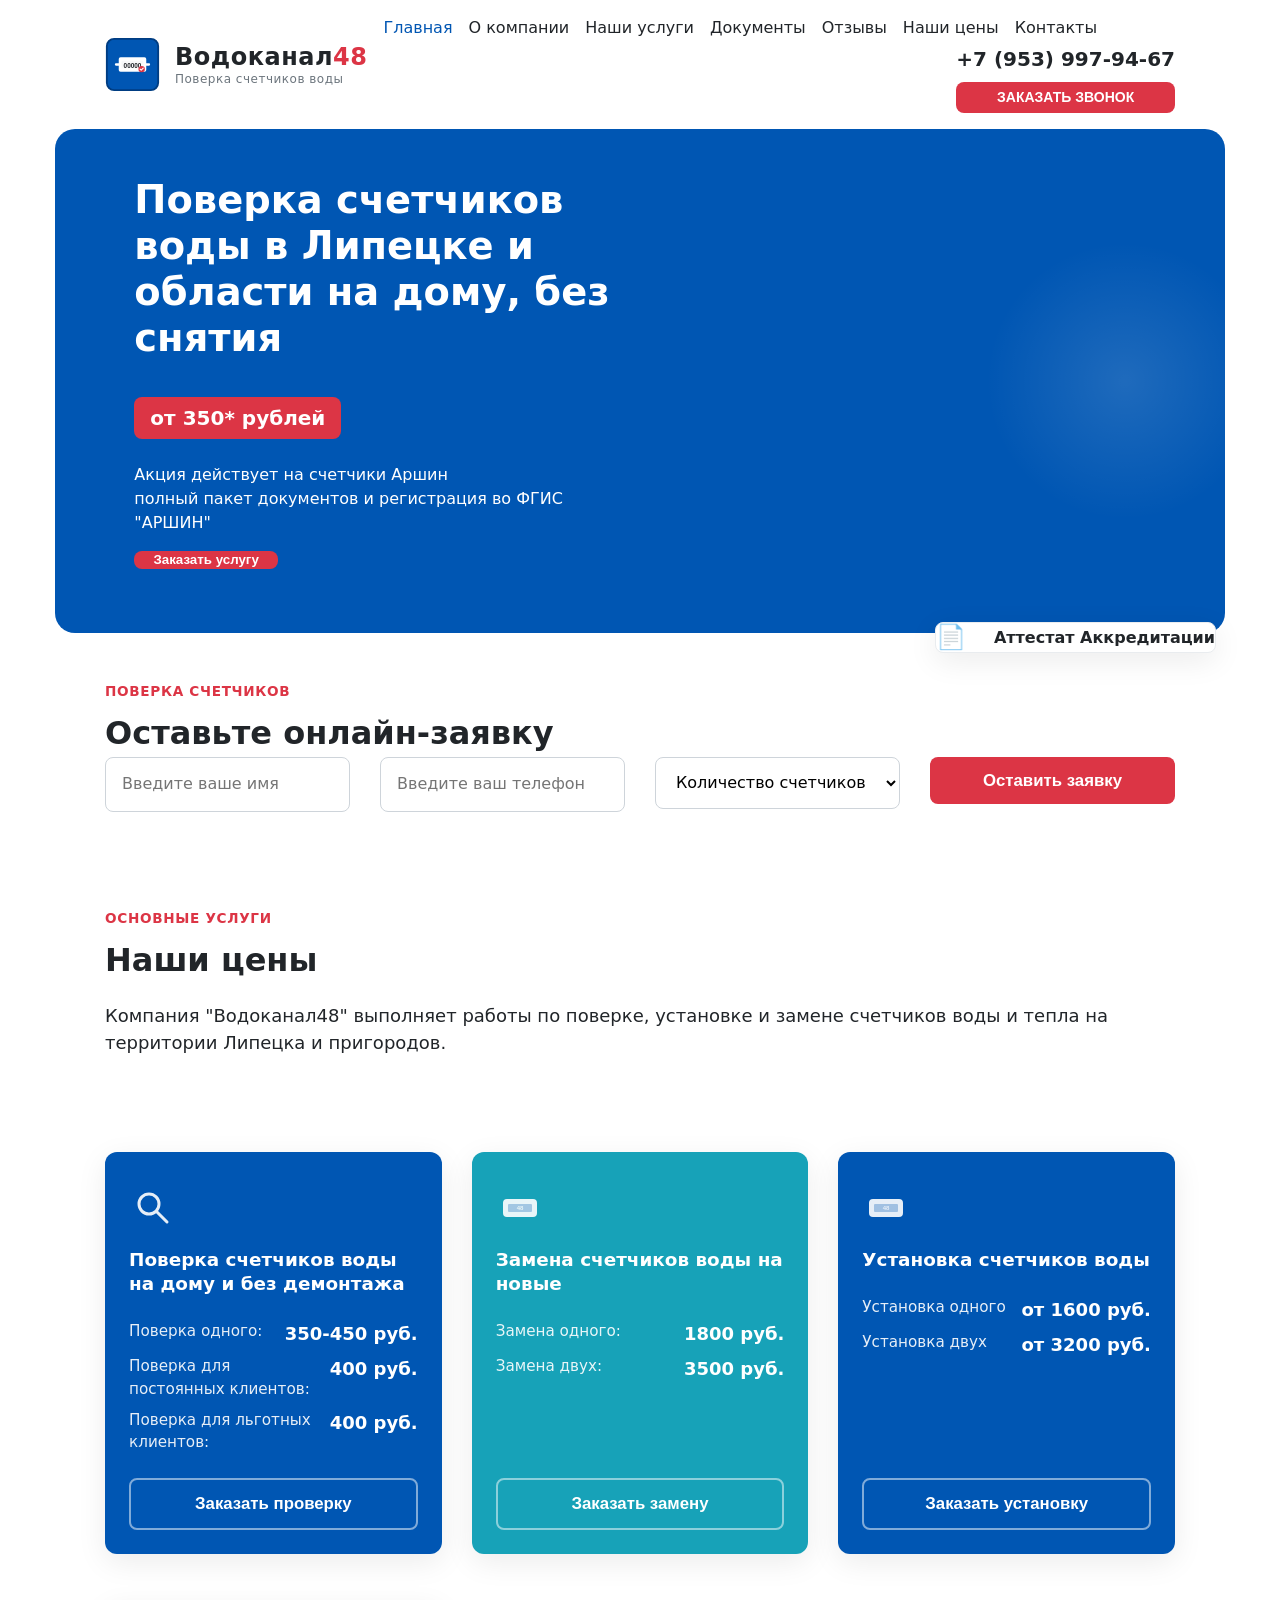
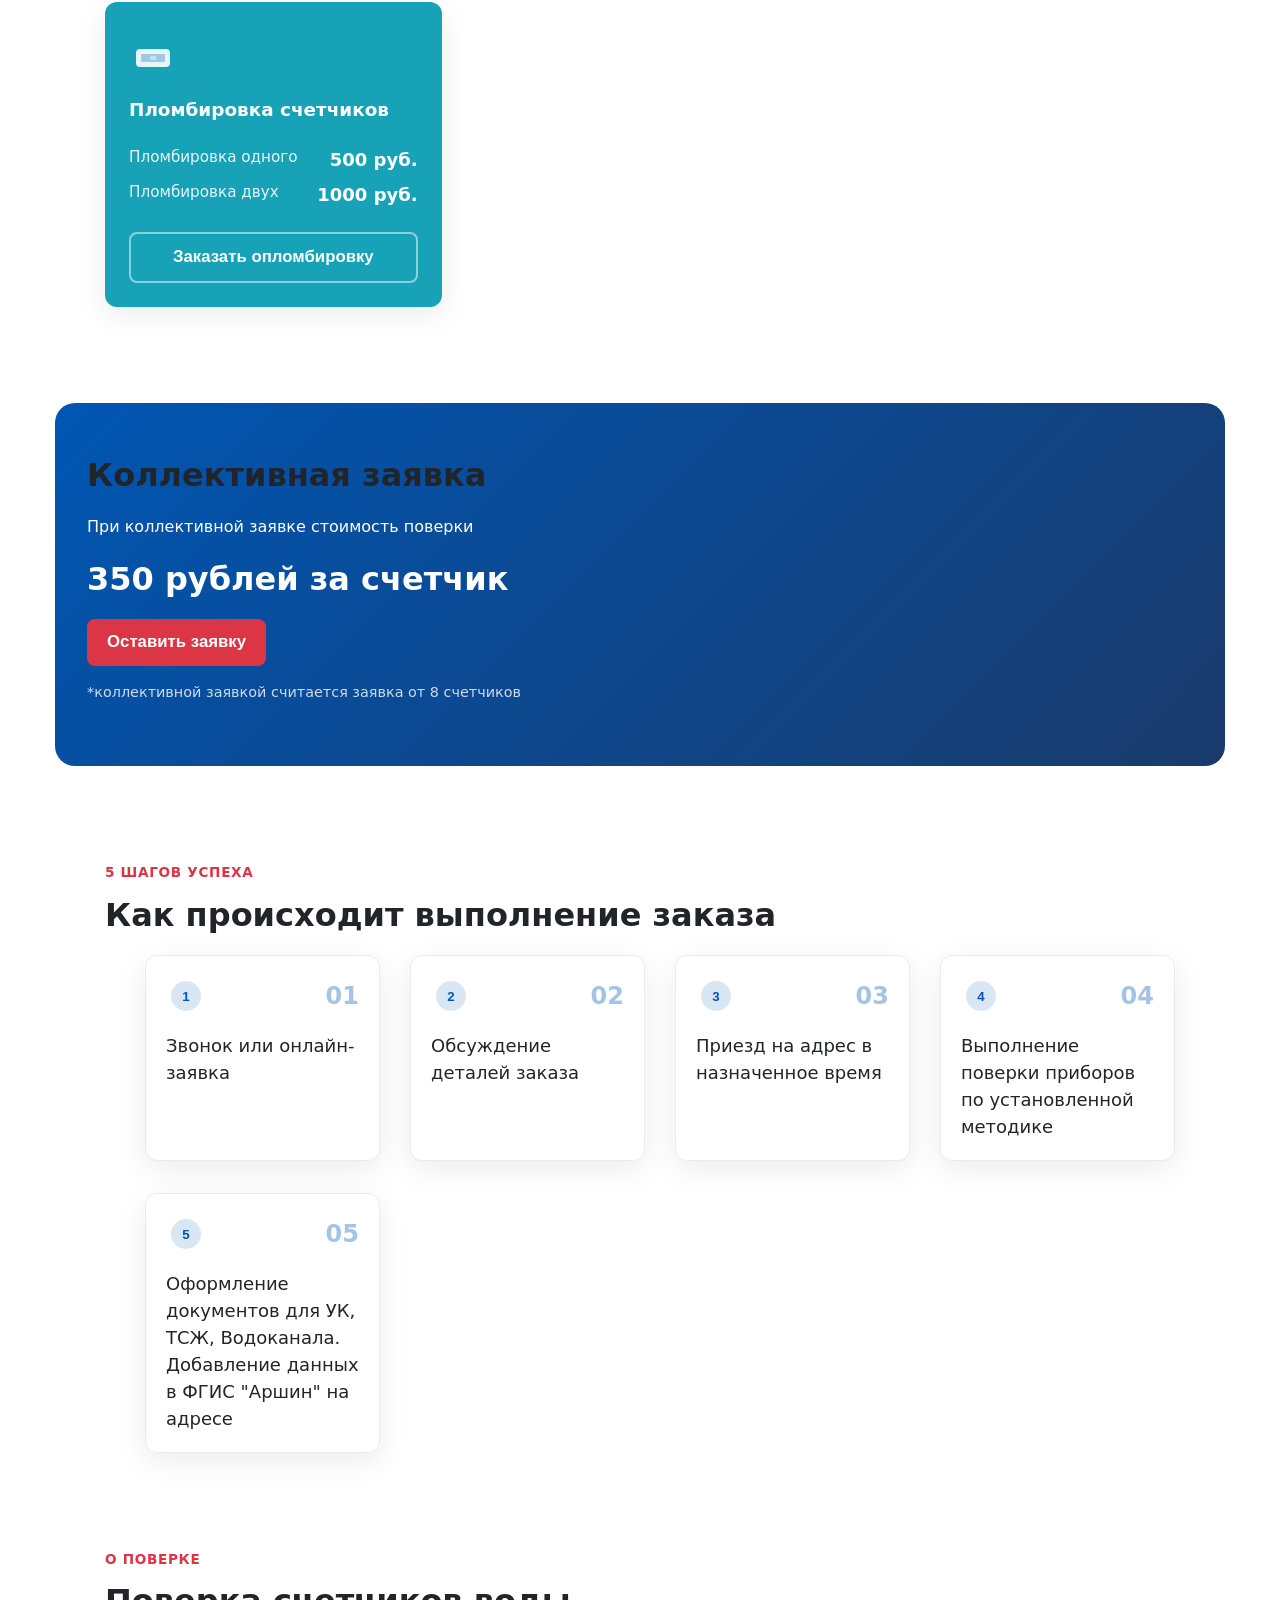
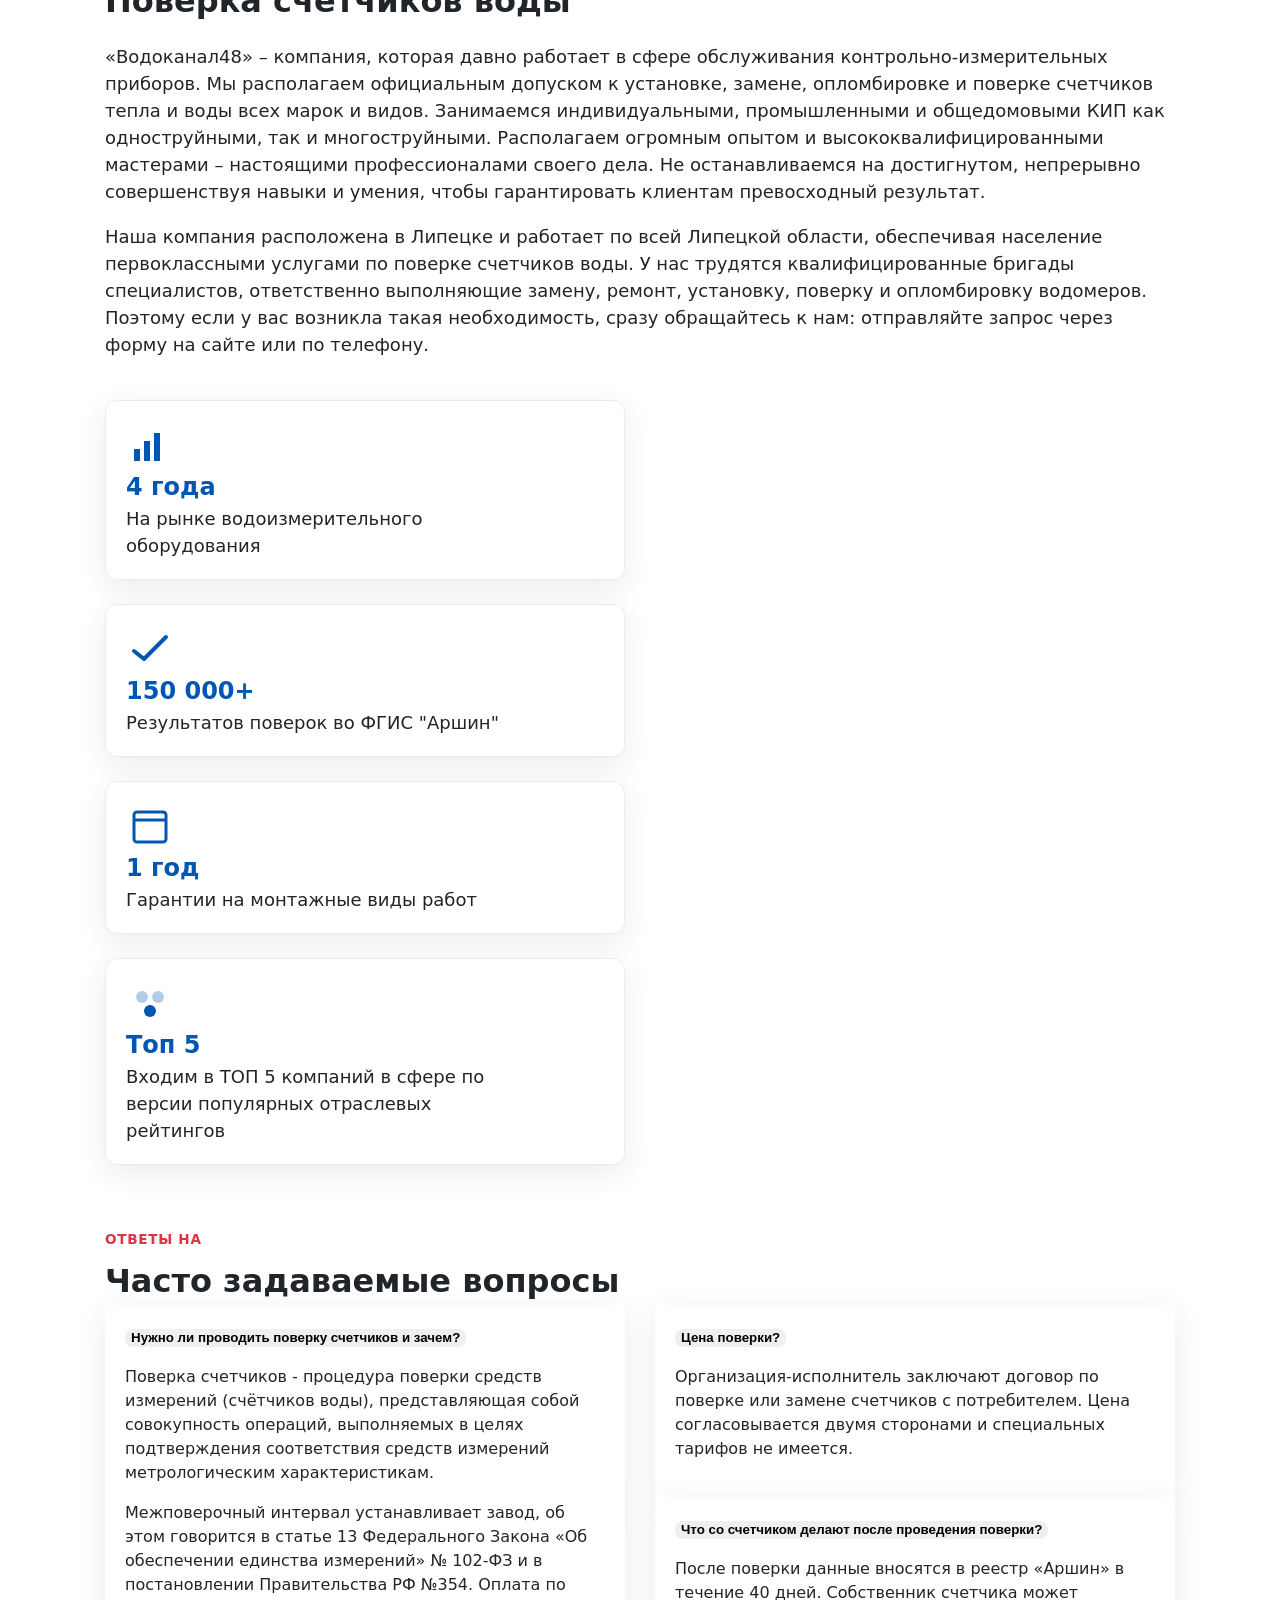
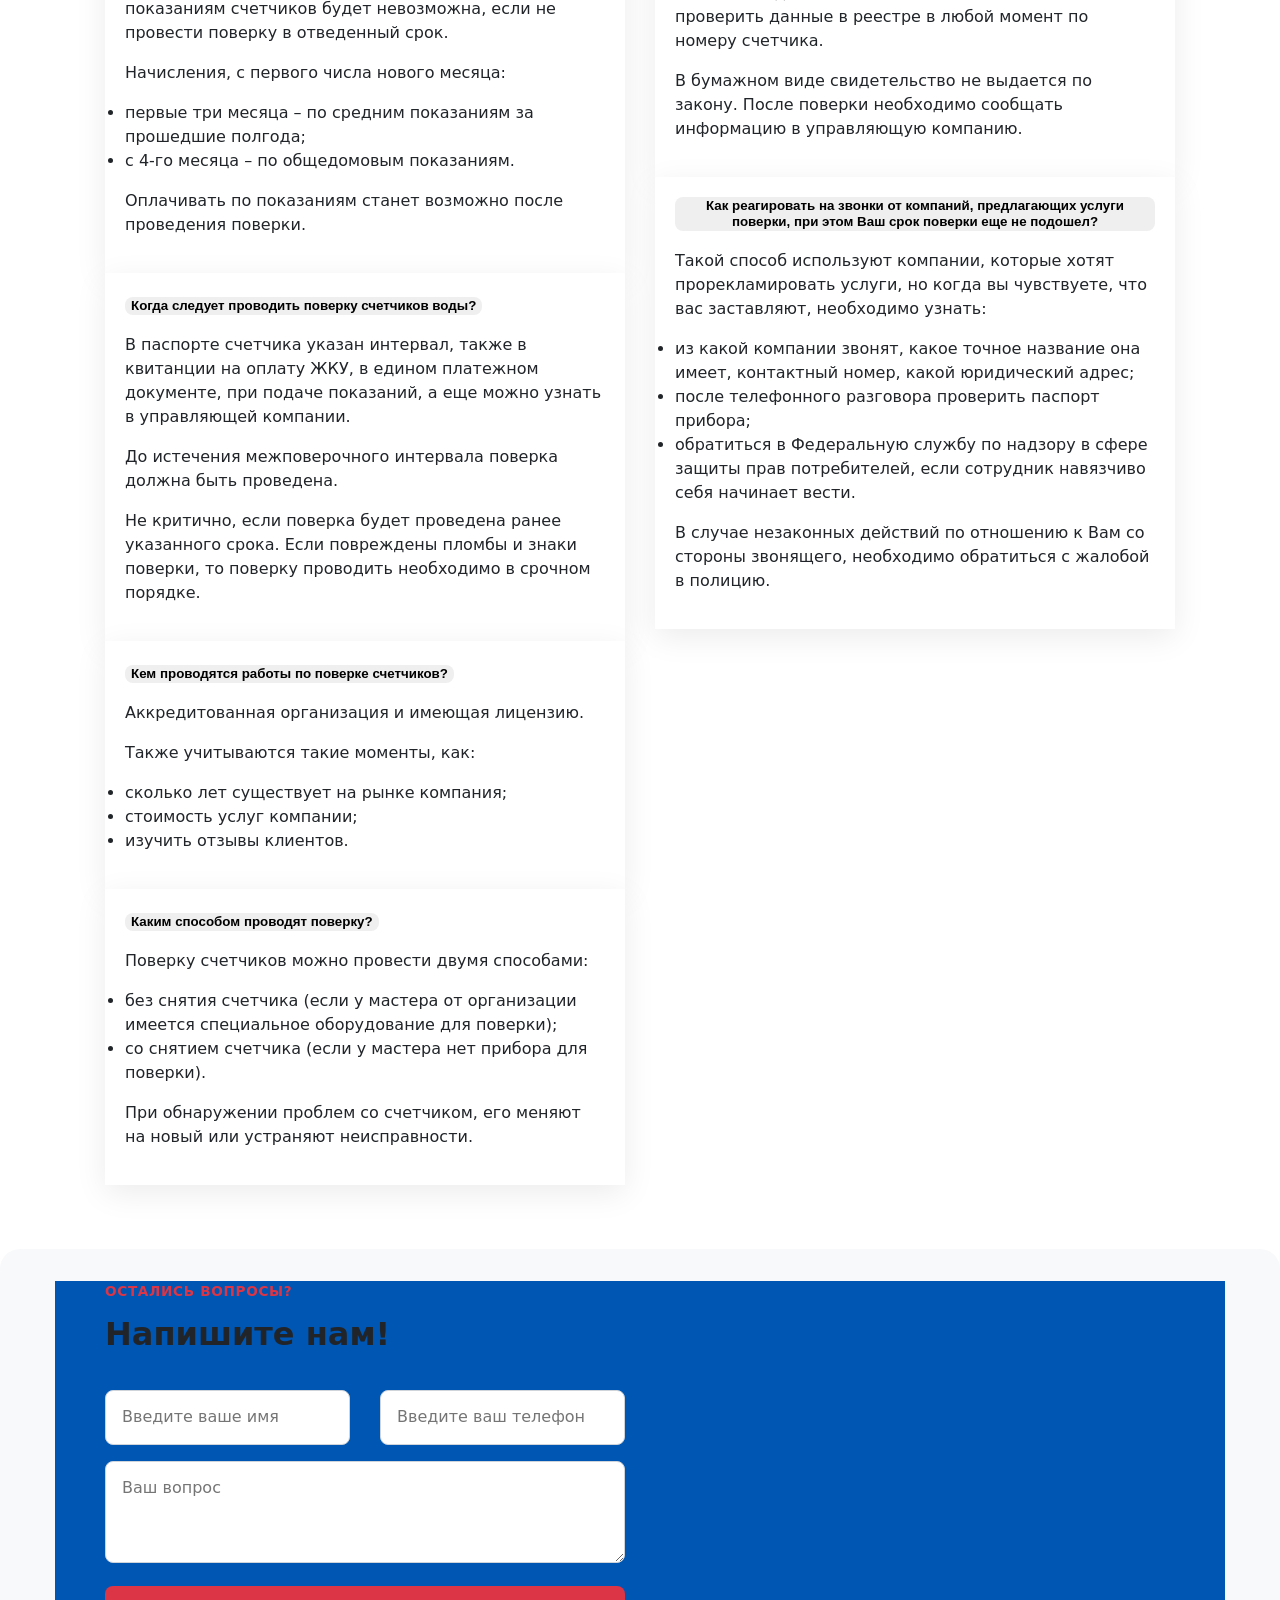
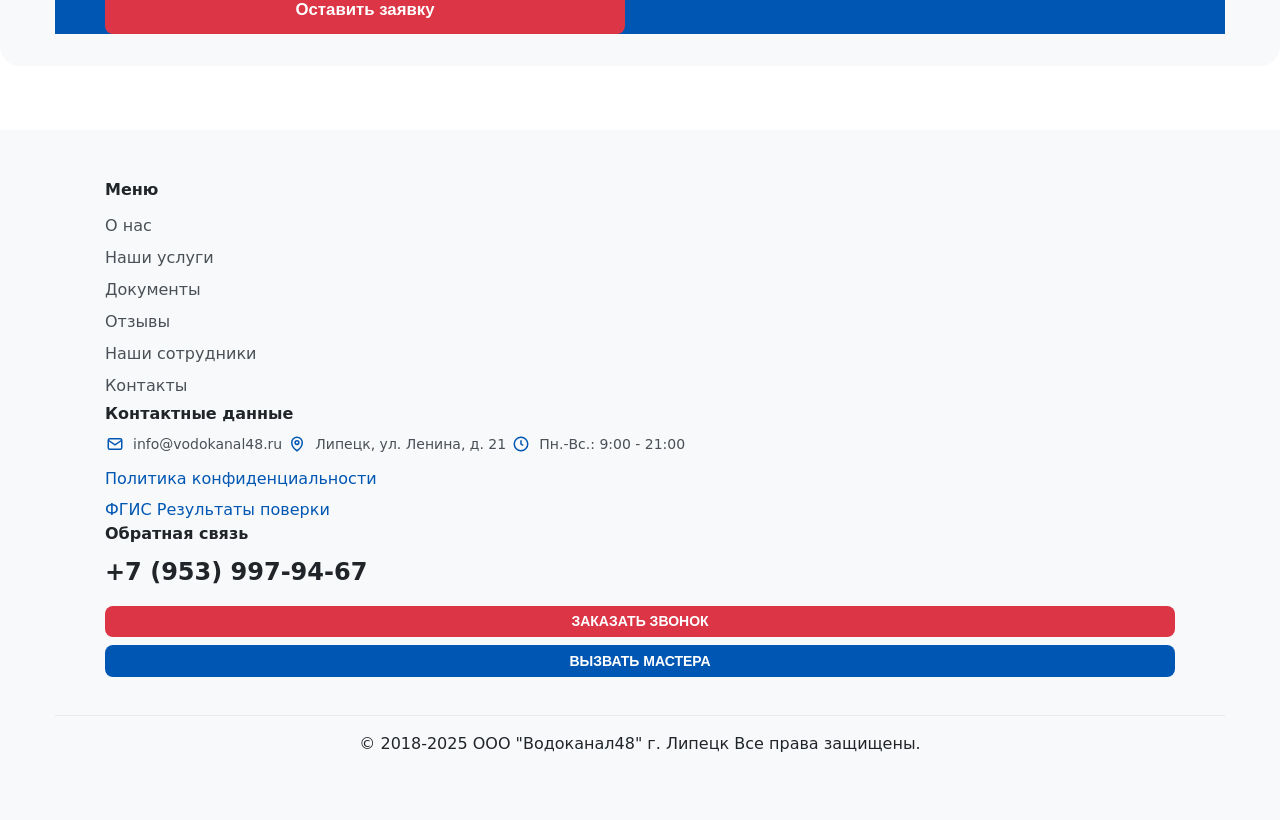
==== commit 6b3f24b3: "Add self-hosted CSS and assets, remove dead saratovpoverka CDN New main.css, ui.js, local SVG icons." ====
--- a/index.html
+++ b/index.html
@@ -12,10 +12,8 @@
   <meta property="og:url" content="https://водоканал48.рф/">
   <meta property="og:type" content="website">
   <link rel="shortcut icon" href="favicon.svg" type="image/svg+xml">
-  <link rel="preload" href="https://saratovpoverka.ru/fonts/ProximaNova-Regular.woff2" as="font" crossorigin="anonymous">
-  <link rel="stylesheet" href="https://saratovpoverka.ru/css/style.min.css">
-  <link rel="stylesheet" href="https://saratovpoverka.ru/css/add.css">
-  <link rel="stylesheet" href="https://saratovpoverka.ru/css/logo-custom.css">
+  <link rel="stylesheet" href="/css/main.css">
+  <link rel="stylesheet" href="/css/logo-custom.css">
 
 <!-- Yandex.Metrika counter -->
 <script src="site-config.js"></script>
@@ -27,7 +25,6 @@
 </noscript>
 <!-- /Yandex.Metrika counter -->
 
-<link rel="stylesheet" href="https://saratovpoverka.ru/assets/components/ajaxform/css/default.css" type="text/css" />
 </head>
 <body class="">
   <div class="container">
@@ -40,7 +37,7 @@
 		<li class="col-auto">
 		  <a class="contacts__item" href="mailto:info@vodokanal48.ru">
 			<span class="contacts__item-icon">
-			  <img src="https://saratovpoverka.ru/img/email.svg" alt="email">
+			  <img src="/img/email.svg" alt="email">
 			</span>
 			info@vodokanal48.ru
 		  </a>
@@ -48,7 +45,7 @@
 		<li class="col-auto">
 		  <div class="contacts__item">
 			<span class="contacts__item-icon">
-			  <img src="https://saratovpoverka.ru/img/address.svg" alt="">
+			  <img src="/img/address.svg" alt="">
 			</span>
 			Липецк, ул. Ленина, д. 21
 		  </div>
@@ -56,7 +53,7 @@
 		<li class="col-auto">
 		  <div class="contacts__item">
 			<span class="contacts__item-icon">
-			  <img src="https://saratovpoverka.ru/img/hours.svg" alt="email">
+			  <img src="/img/hours.svg" alt="email">
 			</span>
 			Пн.-Вс.: 9:00 - 21:00
 		  </div>
@@ -155,15 +152,13 @@
 				  </div>
 				</div>
 			  </div>
-			  <div class="col-xl-6 col-lg-5 text-right d-none d-lg-block">
-				<img class="img-fluid" src="https://saratovpoverka.ru/img/header-smr.webp" alt="">
-			  </div>
+			  <div class="col-xl-6 col-lg-5 text-right d-none d-lg-block header__visual">💧</div>
 			</div>
 		  </div>
 		</div>
 	  </div>
 	  <a class="header__doc btn btn-light" href="javascript:void(0);" onclick="openAccreditationModal()" style="cursor: pointer;">
-		<img class="img-fluid mr-3" src="https://saratovpoverka.ru/img/header-doc.png" alt="alt">
+		<span class="mr-3" style="font-size:1.5rem">📄</span>
 		Аттестат Аккредитации
 	  </a>
 	</div>
@@ -215,8 +210,8 @@
         <div class="row mt-5">
 <div class="col-lg-4 mt-5">
     <div class="card-price bg-primary text-white">
-      <img class="card-price__img" src="https://saratovpoverka.ru/images/checking.webp" alt="Поверка счетчиков воды на дому и без демонтажа. Картинка 1">
-      <img class="card-price__icon" src="https://saratovpoverka.ru/images/search.svg" alt="Поверка счетчиков воды на дому и без демонтажа. Картинка 2">
+      <img class="card-price__img" src="/images/checking.webp" alt="Поверка счетчиков воды на дому и без демонтажа. Картинка 1">
+      <img class="card-price__icon" src="/img/search.svg" alt="">
       <h3 class="card-price__title mb-4">Поверка счетчиков воды на дому и без демонтажа</h3>
       <div class="row no-gutters mt-2">
         <div class="col card-price__service">Поверка одного:</div>
@@ -240,8 +235,8 @@
     </div>
   </div><div class="col-lg-4 mt-5">
     <div class="card-price bg-secondary text-white">
-      <img class="card-price__img" src="https://saratovpoverka.ru/images/schetchik-pulsar.webp" alt="Замена счетчиков воды на новые. Картинка 1">
-      <img class="card-price__icon" src="https://saratovpoverka.ru/images/meter.svg" alt="Замена счетчиков воды на новые. Картинка 2">
+      <img class="card-price__img" src="/images/schetchik-pulsar.webp" alt="Замена счетчиков воды на новые. Картинка 1">
+      <img class="card-price__icon" src="/img/meter.svg" alt="">
       <h3 class="card-price__title mb-4">Замена счетчиков воды на новые</h3>
       <div class="row no-gutters mt-2">
         <div class="col card-price__service">Замена одного:</div>
@@ -262,8 +257,8 @@
     </div>
   </div><div class="col-lg-4 mt-5">
     <div class="card-price bg-primary text-white">
-      <img class="card-price__img" src="https://saratovpoverka.ru/images/ust.webp" alt="Установка счетчиков воды. Картинка 1">
-      <img class="card-price__icon" src="https://saratovpoverka.ru/images/meter.svg" alt="Установка счетчиков воды. Картинка 2">
+      <img class="card-price__img" src="/images/ust.webp" alt="Установка счетчиков воды. Картинка 1">
+      <img class="card-price__icon" src="/img/meter.svg" alt="">
       <h3 class="card-price__title mb-4">Установка счетчиков воды</h3>
       <div class="row no-gutters mt-2">
         <div class="col card-price__service">Установка одного</div>
@@ -284,8 +279,8 @@
     </div>
   </div><div class="col-lg-4 mt-5">
     <div class="card-price bg-secondary text-white">
-      <img class="card-price__img" src="https://saratovpoverka.ru/images/plomb.webp" alt="Пломбировка счетчиков. Картинка 1">
-      <img class="card-price__icon" src="https://saratovpoverka.ru/images/meter.svg" alt="Пломбировка счетчиков. Картинка 2">
+      <img class="card-price__img" src="/images/plomb.webp" alt="Пломбировка счетчиков. Картинка 1">
+      <img class="card-price__icon" src="/img/meter.svg" alt="">
       <h3 class="card-price__title mb-4">Пломбировка счетчиков</h3>
       <div class="row no-gutters mt-2">
         <div class="col card-price__service">Пломбировка одного</div>
@@ -317,7 +312,7 @@
       <div class="collective-order__inner">
         <div class="row align-items-end">
           <div class="col-xl-6 col-lg-5 text-center d-none d-lg-block">
-            <img class="collective-order__img img-fluid" src="https://saratovpoverka.ru/img/collective-order.webp" alt="">
+            <div class="collective-order__visual d-none d-lg-block">👥</div>
           </div>
           <div class="col-xl-6 col-lg-7">
             <div class="section-title h2 mb-0">Коллективная заявка</div>
@@ -344,14 +339,11 @@
       <div class="container">
         <div class="row justify-content-center">
           <div class="col-xl-11 mb-xl-5">
-            <div class="text-center d-none d-xl-block">
-              <img class="img-fluid" src="https://saratovpoverka.ru/img/steps.webp" alt="5 шагов. Изображение">
-            </div>
             <ol class="row list-unstyled mb-n32p mb-xl-0">
 <li class="steps__item col-xl-3 col-lg-4 col-sm-6 mb-32p mb-xl-0">
                 <div class="card-step card card-body shadow">
                   <div class="d-flex align-items-center justify-content-between mb-3">
-                    <img src="https://saratovpoverka.ru/images/step-1.svg" alt="Звонок или онлайн-заявка">
+                    <img src="/images/step-1.svg" alt="Звонок или онлайн-заявка">
                     <div class="card-step__number">01</div>
                   </div>
                   <div>Звонок или онлайн-заявка</div>
@@ -359,7 +351,7 @@
               </li><li class="steps__item col-xl-3 col-lg-4 col-sm-6 mb-32p mb-xl-0">
                 <div class="card-step card card-body shadow">
                   <div class="d-flex align-items-center justify-content-between mb-3">
-                    <img src="https://saratovpoverka.ru/images/step-2.svg" alt="Обсуждение деталей заказа">
+                    <img src="/images/step-2.svg" alt="Обсуждение деталей заказа">
                     <div class="card-step__number">02</div>
                   </div>
                   <div>Обсуждение деталей заказа</div>
@@ -367,7 +359,7 @@
               </li><li class="steps__item col-xl-3 col-lg-4 col-sm-6 mb-32p mb-xl-0">
                 <div class="card-step card card-body shadow">
                   <div class="d-flex align-items-center justify-content-between mb-3">
-                    <img src="https://saratovpoverka.ru/images/step-3.svg" alt="Приезд на адрес в назначенное время">
+                    <img src="/images/step-3.svg" alt="Приезд на адрес в назначенное время">
                     <div class="card-step__number">03</div>
                   </div>
                   <div>Приезд на адрес в назначенное время</div>
@@ -375,7 +367,7 @@
               </li><li class="steps__item col-xl-3 col-lg-4 col-sm-6 mb-32p mb-xl-0">
                 <div class="card-step card card-body shadow">
                   <div class="d-flex align-items-center justify-content-between mb-3">
-                    <img src="https://saratovpoverka.ru/images/step-4.svg" alt="Выполнение поверки приборов по установленной методике">
+                    <img src="/images/step-4.svg" alt="Выполнение поверки приборов по установленной методике">
                     <div class="card-step__number">04</div>
                   </div>
                   <div>Выполнение поверки приборов по установленной методике</div>
@@ -383,7 +375,7 @@
               </li><li class="steps__item col-xl-3 col-lg-4 col-sm-6 mb-32p mb-xl-0">
                 <div class="card-step card card-body shadow">
                   <div class="d-flex align-items-center justify-content-between mb-3">
-                    <img src="https://saratovpoverka.ru/images/step-5.svg" alt="Оформление документов для УК, ТСЖ, Водоканала. Добавление данных в ФГИС &quot;Аршин&quot; на адресе">
+                    <img src="/images/step-5.svg" alt="Оформление документов для УК, ТСЖ, Водоканала. Добавление данных в ФГИС &quot;Аршин&quot; на адресе">
                     <div class="card-step__number">05</div>
                   </div>
                   <div>Оформление документов для УК, ТСЖ, Водоканала. Добавление данных в ФГИС &quot;Аршин&quot; на адресе</div>
@@ -409,7 +401,7 @@
 <div class="card-info card card-body shadow mt-4">
                 <div class="row align-items-center">
                   <div class="col-xl-2 col-lg-3 col-sm-2 col-3">
-                    <img class="img-fluid" src="https://saratovpoverka.ru/images/bar-chart.svg" alt="">
+                    <img class="img-fluid" src="/images/bar-chart.svg" alt="">
                   </div>
                   <div class="col-xl-10 col-lg-9 col-sm-10 col-9">
                     <div class="card-info__title">4 года</div>
@@ -419,7 +411,7 @@
               </div><div class="card-info card card-body shadow mt-4">
                 <div class="row align-items-center">
                   <div class="col-xl-2 col-lg-3 col-sm-2 col-3">
-                    <img class="img-fluid" src="https://saratovpoverka.ru/images/like.svg" alt="">
+                    <img class="img-fluid" src="/images/like.svg" alt="">
                   </div>
                   <div class="col-xl-10 col-lg-9 col-sm-10 col-9">
                     <div class="card-info__title">150 000+</div>
@@ -429,7 +421,7 @@
               </div><div class="card-info card card-body shadow mt-4">
                 <div class="row align-items-center">
                   <div class="col-xl-2 col-lg-3 col-sm-2 col-3">
-                    <img class="img-fluid" src="https://saratovpoverka.ru/images/calendar.svg" alt="">
+                    <img class="img-fluid" src="/images/calendar.svg" alt="">
                   </div>
                   <div class="col-xl-10 col-lg-9 col-sm-10 col-9">
                     <div class="card-info__title">1 год</div>
@@ -439,7 +431,7 @@
               </div><div class="card-info card card-body shadow mt-4">
                 <div class="row align-items-center">
                   <div class="col-xl-2 col-lg-3 col-sm-2 col-3">
-                    <img class="img-fluid" src="https://saratovpoverka.ru/images/group.svg" alt="">
+                    <img class="img-fluid" src="/images/group.svg" alt="">
                   </div>
                   <div class="col-xl-10 col-lg-9 col-sm-10 col-9">
                     <div class="card-info__title">Топ 5</div>
@@ -449,7 +441,7 @@
               </div>
             </div>
             <div class="col-xl-6 col-lg-5 d-none d-lg-block">
-              <img class="img-fluid" src="https://saratovpoverka.ru/images/text-img.webp" alt="Поверка счетчиков воды">
+            <div class="col-xl-6 col-lg-5 d-none d-lg-block header__visual" style="font-size:5rem;text-align:center;opacity:.3">📋</div>
             </div>
           </div>
         </div>
@@ -582,7 +574,7 @@
         <div class="col-xl-11">
           <div class="row align-items-end">
             <div class="col-lg-6 text-center d-none d-lg-block">
-              <img class="question__img img-fluid" src="https://saratovpoverka.ru/img/question.webp" alt="">
+              <div class="question__visual d-none d-lg-block">❓</div>
             </div>
             <div class="col-lg-6 py-xl-5 py-32p align-self-center">
               <div class="section-subtitle">Остались вопросы?</div>
@@ -636,19 +628,19 @@
 			<div class="contacts">
 			  <a class="contacts__item" href="mailto:info@vodokanal48.ru">
 				<span class="contacts__item-icon">
-				  <img src="https://saratovpoverka.ru/img/email.svg" alt="Email">
+				  <img src="/img/email.svg" alt="Email">
 				</span>
 				info@vodokanal48.ru
 			  </a>
 			  <div class="contacts__item">
 				<span class="contacts__item-icon">
-				  <img src="https://saratovpoverka.ru/img/address.svg" alt="">
+				  <img src="/img/address.svg" alt="">
 				</span>
 				Липецк, ул. Ленина, д. 21
 			  </div>
 			  <div class="contacts__item">
 				<span class="contacts__item-icon">
-				  <img src="https://saratovpoverka.ru/img/hours.svg" alt="Время работы">
+				  <img src="/img/hours.svg" alt="Время работы">
 				</span>
 				Пн.-Вс.: 9:00 - 21:00
 			  </div>
@@ -682,9 +674,7 @@
       </button>
       <div class="modal-body p-0">
         <div class="row no-gutters align-items-center">
-          <div class="col-md-5 d-none d-md-block">
-            <img src="https://saratovpoverka.ru/img/order.webp" alt="Мастер" style="width: 100%; height: 100%; object-fit: cover;">
-          </div>
+          <div class="col-md-5 d-none d-md-block" style="background:linear-gradient(135deg,#0f2350,#1a3a6b);min-height:280px;display:flex;align-items:center;justify-content:center;font-size:4rem">🔧</div>
           <div class="col-md-7">
             <div class="p-4 p-md-5" style="color: white;">
               <h2 class="mb-2" style="font-weight: 700; font-size: 2rem;">Вызов мастера</h2>
@@ -718,9 +708,7 @@
       </button>
       <div class="modal-body p-0">
         <div class="row no-gutters align-items-center">
-          <div class="col-md-5 d-none d-md-block">
-            <img src="https://saratovpoverka.ru/img/order.webp" alt="Мастер" style="width: 100%; height: 100%; object-fit: cover;">
-          </div>
+          <div class="col-md-5 d-none d-md-block" style="background:linear-gradient(135deg,#0f2350,#1a3a6b);min-height:280px;display:flex;align-items:center;justify-content:center;font-size:4rem">🔧</div>
           <div class="col-md-7">
             <div class="p-4 p-md-5" style="color: white;">
               <h2 class="mb-2" style="font-weight: 700; font-size: 2rem;">Заказать звонок</h2>
@@ -759,10 +747,7 @@
   </div>
 </div>
 
-<script src="https://saratovpoverka.ru/js/scripts.min.js"></script>
-<script src="https://saratovpoverka.ru/js/js-inputmask.js"></script>
-<script src="https://saratovpoverka.ru/assets/components/ajaxform/js/default.js"></script>
-<script src="site-config.js"></script>
+<script src="/js/ui.js"></script>
 <script src="config.js"></script>
 <script src="script.js"></script>
 
--- a/css/main.css
+++ b/css/main.css
@@ -0,0 +1,592 @@
+/* Водоканал48 — автономные стили, без внешнего CDN */
+
+:root {
+  --blue: #0056b3;
+  --blue-dark: #003d82;
+  --blue-hero: #0f2350;
+  --blue-light: #1a3a6b;
+  --red: #dc3545;
+  --red-dark: #c82333;
+  --teal: #17a2b8;
+  --teal-dark: #138496;
+  --gray-100: #f8f9fa;
+  --gray-200: #e9ecef;
+  --gray-500: #6c757d;
+  --gray-700: #495057;
+  --gray-900: #212529;
+  --white: #fff;
+  --shadow: 0 8px 30px rgba(0, 0, 0, 0.08);
+  --radius: 12px;
+  --font: system-ui, -apple-system, "Segoe UI", Roboto, Arial, sans-serif;
+}
+
+*, *::before, *::after { box-sizing: border-box; }
+
+html { scroll-behavior: smooth; }
+
+body {
+  margin: 0;
+  font-family: var(--font);
+  font-size: 16px;
+  line-height: 1.5;
+  color: var(--gray-900);
+  background: var(--white);
+}
+
+img { max-width: 100%; height: auto; display: block; }
+
+a { color: var(--blue); text-decoration: none; }
+a:hover { text-decoration: underline; }
+
+ul { margin: 0; padding: 0; }
+.list-unstyled { list-style: none; }
+
+.hide { display: none !important; }
+
+/* Grid */
+.container {
+  width: 100%;
+  max-width: 1200px;
+  margin: 0 auto;
+  padding: 0 15px;
+}
+
+.row {
+  display: flex;
+  flex-wrap: wrap;
+  margin: 0 -15px;
+}
+
+[class*="col-"] {
+  padding: 0 15px;
+  width: 100%;
+}
+
+.col-auto { width: auto; flex: 0 0 auto; }
+.col { flex: 1 1 0; min-width: 0; }
+.col-3 { width: 25%; }
+.col-12 { width: 100%; }
+@media (max-width: 575px) {
+  .col-sm-2, .col-sm-5, .col-sm-6, .col-sm-10 { width: 100%; }
+}
+@media (min-width: 576px) {
+  .col-sm-2 { width: 16.666%; }
+  .col-sm-5 { width: 41.666%; }
+  .col-sm-6 { width: 50%; }
+  .col-sm-10 { width: 83.333%; }
+}
+.col-md-4 { width: 33.333%; }
+.col-md-5 { width: 41.666%; }
+.col-md-7 { width: 58.333%; }
+.col-lg-3 { width: 25%; }
+.col-lg-4 { width: 33.333%; }
+.col-lg-5 { width: 41.666%; }
+.col-lg-6 { width: 50%; }
+.col-lg-7 { width: 58.333%; }
+.col-xl-3 { width: 25%; }
+.col-xl-6 { width: 50%; }
+.col-xl-11 { width: 91.666%; }
+
+@media (max-width: 1199px) {
+  .col-xl-3, .col-xl-6, .col-xl-11 { width: 100%; }
+}
+@media (max-width: 991px) {
+  .col-lg-3, .col-lg-4, .col-lg-5, .col-lg-6, .col-lg-7 { width: 100%; }
+  .d-lg-block { display: none !important; }
+}
+@media (max-width: 767px) {
+  .col-md-4, .col-md-5, .col-md-7 { width: 100%; }
+  .d-md-block { display: none !important; }
+}
+@media (min-width: 992px) {
+  .d-lg-block { display: block !important; }
+}
+@media (min-width: 768px) {
+  .d-md-block { display: block !important; }
+}
+@media (min-width: 1200px) {
+  .d-xl-block { display: block !important; }
+  .ml-xl-auto { margin-left: auto !important; }
+}
+
+.d-none { display: none !important; }
+.d-flex { display: flex !important; }
+.d-block { display: block !important; }
+.flex-grow-1 { flex-grow: 1; }
+.align-items-center { align-items: center; }
+.align-items-end { align-items: flex-end; }
+.align-self-center { align-self: center; }
+.justify-content-center { justify-content: center; }
+.justify-content-between { justify-content: space-between; }
+.text-center { text-align: center; }
+.text-right { text-align: right; }
+.text-white { color: var(--white) !important; }
+.position-relative { position: relative; }
+.no-gutters { margin: 0; }
+.no-gutters > [class*="col"] { padding: 0; }
+
+/* Spacing */
+.py-2 { padding-top: .5rem; padding-bottom: .5rem; }
+.py-3 { padding-top: 1rem; padding-bottom: 1rem; }
+.py-4 { padding-top: 1.5rem; padding-bottom: 1.5rem; }
+.pt-4 { padding-top: 1.5rem; }
+.pt-md-5 { padding-top: 3rem; }
+.pb-64p { padding-bottom: 64px; }
+.pb-xl-5 { padding-bottom: 3rem; }
+.p-4 { padding: 1.5rem; }
+.p-5 { padding: 3rem; }
+.p-0 { padding: 0 !important; }
+.mb-0 { margin-bottom: 0 !important; }
+.mb-2 { margin-bottom: .5rem; }
+.mb-3 { margin-bottom: 1rem; }
+.mb-4 { margin-bottom: 1.5rem; }
+.mb-5 { margin-bottom: 3rem; }
+.mb-32p { margin-bottom: 32px; }
+.mb-64p { margin-bottom: 64px; }
+.mb-96p { margin-bottom: 96px; }
+.mb-sm-96p { margin-bottom: 96px; }
+.mb-n3 { margin-bottom: -1rem; }
+.mb-n32p { margin-bottom: -32px; }
+.mt-2 { margin-top: .5rem; }
+.mt-4 { margin-top: 1.5rem; }
+.mt-5 { margin-top: 3rem; }
+.mt-auto { margin-top: auto; }
+.mt-32p { margin-top: 32px; }
+.mt-4 { margin-top: 1.5rem; }
+.mt-md-0 { margin-top: 0; }
+.mt-lg-30p { margin-top: 30px; }
+.mt-xl-0 { margin-top: 0; }
+.mr-3 { margin-right: 1rem; }
+.mr-auto { margin-right: auto; }
+.ml-xl-auto { margin-left: auto; }
+
+@media (max-width: 767px) {
+  .mb-sm-96p { margin-bottom: 48px; }
+  .mb-sm-4 { margin-bottom: 1.5rem; }
+  .mb-md-0 { margin-bottom: 0; }
+  .mt-4.mt-md-0 { margin-top: 1.5rem; }
+  .p-md-5 { padding: 1.5rem; }
+}
+@media (min-width: 768px) {
+  .mt-md-0 { margin-top: 0 !important; }
+  .p-md-5 { padding: 3rem; }
+}
+
+.border-bottom { border-bottom: 1px solid var(--gray-200); }
+.border-top { border-top: 1px solid var(--gray-200); }
+
+.font-weight-600 { font-weight: 600; }
+.fs-18 { font-size: 18px; }
+.h2 { font-size: 2rem; font-weight: 700; margin: 0 0 1rem; }
+
+.rounded { border-radius: 8px; }
+.shadow { box-shadow: var(--shadow); }
+.img-fluid { max-width: 100%; height: auto; }
+
+.bg-primary { background: var(--blue) !important; }
+.bg-secondary { background: var(--teal) !important; }
+
+/* Contacts top bar */
+.contacts { gap: 1rem; }
+.contacts__item {
+  display: inline-flex;
+  align-items: center;
+  gap: .5rem;
+  color: var(--gray-700);
+  font-size: 14px;
+}
+.contacts__item:hover { text-decoration: none; color: var(--blue); }
+.contacts__item-icon {
+  width: 20px;
+  height: 20px;
+  display: inline-flex;
+  align-items: center;
+  justify-content: center;
+  flex-shrink: 0;
+}
+.contacts__item-icon img { width: 18px; height: 18px; }
+
+/* Navbar */
+.navbar {
+  display: flex;
+  flex-wrap: wrap;
+  align-items: center;
+  justify-content: space-between;
+  padding: 1rem 0;
+  gap: 1rem;
+}
+
+.navbar-brand { display: flex; align-items: center; color: inherit; }
+
+.navbar-toggler {
+  display: none;
+  border: 1px solid var(--gray-200);
+  background: var(--white);
+  border-radius: 8px;
+  padding: .5rem .75rem;
+  cursor: pointer;
+}
+
+.navbar-toggler-icon {
+  display: block;
+  width: 22px;
+  height: 2px;
+  background: var(--gray-900);
+  box-shadow: 0 6px 0 var(--gray-900), 0 -6px 0 var(--gray-900);
+}
+
+.navbar-nav {
+  display: flex;
+  flex-wrap: wrap;
+  align-items: center;
+  gap: .25rem 1rem;
+  list-style: none;
+  margin: 0;
+  padding: 0;
+  width: 100%;
+}
+
+.nav-link {
+  color: var(--gray-900);
+  font-weight: 500;
+  padding: .5rem 0;
+}
+.nav-link:hover, .nav-item.active .nav-link { color: var(--blue); text-decoration: none; }
+
+.navbar-phone {
+  display: block;
+  font-size: 1.25rem;
+  font-weight: 700;
+  color: var(--gray-900);
+  margin-bottom: .5rem;
+}
+.navbar-phone:hover { color: var(--blue); text-decoration: none; }
+
+.navbar-callback { margin-top: .25rem; }
+
+@media (max-width: 1199px) {
+  .navbar-toggler { display: block; }
+  .navbar-collapse {
+    display: none;
+    width: 100%;
+    padding-top: 1rem;
+  }
+  .navbar-collapse.show { display: block; }
+  .d-none.d-xl-block { display: none !important; }
+}
+
+@media (min-width: 1200px) {
+  .navbar-collapse { display: flex !important; flex: 1; }
+  .navbar-nav { width: auto; }
+}
+
+/* Buttons */
+.btn {
+  display: inline-block;
+  font-weight: 600;
+  text-align: center;
+  border: none;
+  border-radius: 8px;
+  cursor: pointer;
+  transition: .2s ease;
+  text-decoration: none;
+  line-height: 1.2;
+}
+.btn:hover { text-decoration: none; filter: brightness(1.05); }
+
+.btn-sm { padding: .45rem .9rem; font-size: .875rem; }
+.btn-lg { padding: .85rem 1.25rem; font-size: 1.05rem; }
+.btn-block { display: block; width: 100%; }
+
+.btn-primary { background: var(--blue); color: var(--white); }
+.btn-danger { background: var(--red); color: var(--white); }
+.btn-light { background: var(--white); color: var(--gray-900); border: 1px solid var(--gray-200); }
+.btn-link { background: transparent; color: var(--white); border: 2px solid rgba(255,255,255,.5); }
+.btn-link:hover { background: rgba(255,255,255,.15); color: var(--white); }
+
+/* Header */
+.header { margin-bottom: 3rem; }
+
+.header__inner {
+  background: linear-gradient(135deg, var(--blue-hero) 0%, var(--blue-light) 100%);
+  border-radius: 20px;
+  padding: 3rem 2rem;
+  position: relative;
+  overflow: hidden;
+}
+
+.header__inner::after {
+  content: "";
+  position: absolute;
+  right: -40px;
+  top: 50%;
+  transform: translateY(-50%);
+  width: 280px;
+  height: 280px;
+  border-radius: 50%;
+  background: radial-gradient(circle, rgba(255,255,255,.12) 0%, transparent 70%);
+  pointer-events: none;
+}
+
+.header__title {
+  font-size: clamp(1.6rem, 4vw, 2.4rem);
+  font-weight: 700;
+  line-height: 1.2;
+  margin: 0 0 1rem;
+}
+
+.header__price {
+  display: inline-block;
+  background: var(--red);
+  color: var(--white);
+  font-size: 1.25rem;
+  font-weight: 700;
+  padding: .35rem 1rem;
+}
+
+.header__doc {
+  position: absolute;
+  right: 24px;
+  bottom: -20px;
+  display: inline-flex;
+  align-items: center;
+  gap: .75rem;
+  box-shadow: var(--shadow);
+  z-index: 2;
+}
+
+.header__doc img { width: 40px; height: auto; }
+
+.header__visual {
+  min-height: 220px;
+  display: flex;
+  align-items: center;
+  justify-content: center;
+  font-size: 6rem;
+  opacity: .25;
+}
+
+/* Sections */
+.section-subtitle {
+  color: var(--red);
+  font-weight: 700;
+  text-transform: uppercase;
+  letter-spacing: .05em;
+  font-size: .85rem;
+  margin-bottom: .5rem;
+}
+
+.section-title {
+  font-size: clamp(1.5rem, 3vw, 2rem);
+  font-weight: 700;
+  margin: 0;
+  color: var(--gray-900);
+}
+
+/* Forms */
+.form-group { margin-bottom: 1rem; }
+
+.form-control {
+  width: 100%;
+  padding: .75rem 1rem;
+  border: 1px solid #ced4da;
+  border-radius: 8px;
+  font: inherit;
+  background: var(--white);
+}
+.form-control:focus {
+  outline: none;
+  border-color: var(--blue);
+  box-shadow: 0 0 0 3px rgba(0, 86, 179, .15);
+}
+
+.form-control-lg {
+  padding: .9rem 1rem;
+  font-size: 1rem;
+}
+
+select.form-control { appearance: auto; }
+
+/* Price cards */
+.card-price {
+  position: relative;
+  border-radius: var(--radius);
+  padding: 2rem 1.5rem 1.5rem;
+  min-height: 100%;
+  display: flex;
+  flex-direction: column;
+  overflow: hidden;
+  box-shadow: var(--shadow);
+}
+
+.card-price__img { display: none; }
+
+.card-price__icon {
+  width: 48px;
+  height: 48px;
+  margin-bottom: 1rem;
+  opacity: .9;
+}
+
+.card-price__title {
+  font-size: 1.15rem;
+  font-weight: 700;
+  line-height: 1.3;
+  margin: 0 0 1rem;
+}
+
+.card-price__service { opacity: .9; font-size: .95rem; }
+.card-price__btn { width: 100%; }
+
+/* Collective order */
+.collective-order__inner {
+  background: linear-gradient(135deg, var(--blue) 0%, var(--blue-light) 100%);
+  color: var(--white);
+  border-radius: 20px;
+  padding: 3rem 2rem;
+}
+
+.collective-order__price {
+  font-size: 2rem;
+  font-weight: 700;
+  margin: 1rem 0;
+}
+
+.collective-order__note {
+  opacity: .8;
+  font-size: .9rem;
+  margin-top: 1rem;
+}
+
+.collective-order__img {
+  max-height: 260px;
+  margin: 0 auto;
+  opacity: .9;
+}
+
+.collective-order__visual {
+  font-size: 5rem;
+  text-align: center;
+  opacity: .35;
+  line-height: 1;
+}
+
+/* Steps */
+.steps { padding: 1rem 0 2rem; }
+
+.card-step {
+  background: var(--white);
+  border-radius: var(--radius);
+  height: 100%;
+  border: 1px solid var(--gray-200);
+}
+
+.card-step img { width: 40px; height: 40px; }
+
+.card-step__number {
+  font-size: 1.5rem;
+  font-weight: 700;
+  color: var(--blue);
+  opacity: .35;
+}
+
+.steps__img-wide { display: none; }
+
+/* About cards */
+.card-info {
+  border: 1px solid var(--gray-200);
+  border-radius: var(--radius);
+}
+
+.card-info__title {
+  font-size: 1.5rem;
+  font-weight: 700;
+  color: var(--blue);
+}
+
+.card-info img { width: 48px; height: 48px; }
+
+/* Question block */
+.question {
+  background: var(--gray-100);
+  border-radius: 20px;
+  padding: 2rem 0;
+}
+
+.question__img { max-width: 320px; margin: 0 auto; }
+.question__visual { font-size: 4rem; text-align: center; opacity: .4; }
+
+/* Footer */
+.footer {
+  background: var(--gray-100);
+  margin-top: 3rem;
+}
+
+.footer__menu a {
+  color: var(--gray-700);
+  display: block;
+  padding: .25rem 0;
+}
+.footer__menu a:hover { color: var(--blue); }
+
+.footer__phone {
+  display: block;
+  font-size: 1.5rem;
+  font-weight: 700;
+  color: var(--gray-900);
+  margin-bottom: 1rem;
+}
+.footer__phone:hover { color: var(--blue); text-decoration: none; }
+
+.footer__btn {
+  display: block;
+  width: 100%;
+  margin-bottom: .5rem;
+}
+
+/* Modals */
+.modal {
+  display: none;
+  position: fixed;
+  inset: 0;
+  z-index: 1050;
+  overflow: auto;
+  background: rgba(0, 0, 0, .55);
+  padding: 1rem;
+}
+
+.modal.show { display: flex; align-items: center; justify-content: center; }
+
+.modal-dialog {
+  width: 100%;
+  max-width: 900px;
+  margin: auto;
+}
+
+.modal-dialog-centered { align-self: center; }
+
+.modal-content {
+  background: var(--white);
+  border-radius: 15px;
+  overflow: hidden;
+  position: relative;
+  box-shadow: 0 20px 60px rgba(0,0,0,.3);
+}
+
+.modal-body { padding: 0; }
+
+.close {
+  background: none;
+  border: none;
+  font-size: 2rem;
+  line-height: 1;
+  cursor: pointer;
+  color: var(--white);
+  opacity: 1;
+}
+
+body.modal-open { overflow: hidden; }
+
+/* Misc */
+.card { background: var(--white); }
+.card-body { padding: 1.25rem; }
--- a/css/logo-custom.css
+++ b/css/logo-custom.css
@@ -0,0 +1,72 @@
+/* Стили логотипа для сайта Липецк Поверка */
+
+.navbar-brand {
+  transition: transform 0.3s ease;
+}
+
+.navbar-brand:hover {
+  transform: scale(1.03);
+}
+
+.navbar-brand svg {
+  flex-shrink: 0;
+}
+
+/* Анимация для логотипа */
+@keyframes float {
+  0%, 100% { transform: translateY(0px); }
+  50% { transform: translateY(-3px); }
+}
+
+.navbar-brand:hover svg {
+  animation: float 2s ease-in-out infinite;
+}
+
+/* Адаптивность */
+@media (max-width: 768px) {
+  .navbar-brand svg {
+    width: 40px;
+    height: 40px;
+  }
+  
+  .navbar-brand div span:first-child {
+    font-size: 22px !important;
+  }
+  
+  .navbar-brand div span:last-child {
+    font-size: 9px !important;
+  }
+}
+
+@media (max-width: 480px) {
+  .navbar-brand svg {
+    width: 35px;
+    height: 35px;
+  }
+  
+  .navbar-brand div span:first-child {
+    font-size: 20px !important;
+  }
+  
+  .navbar-brand div span:last-child {
+    font-size: 8px !important;
+  }
+}
+
+/* Футер логотип */
+.footer__logo a {
+  transition: transform 0.3s ease;
+}
+
+.footer__logo a:hover {
+  transform: scale(1.05);
+}
+
+/* Градиент текста для старых браузеров */
+@supports not (-webkit-background-clip: text) {
+  .navbar-brand div span:first-child,
+  .footer__logo div span:first-child {
+    color: #007bff !important;
+    -webkit-text-fill-color: unset !important;
+  }
+}
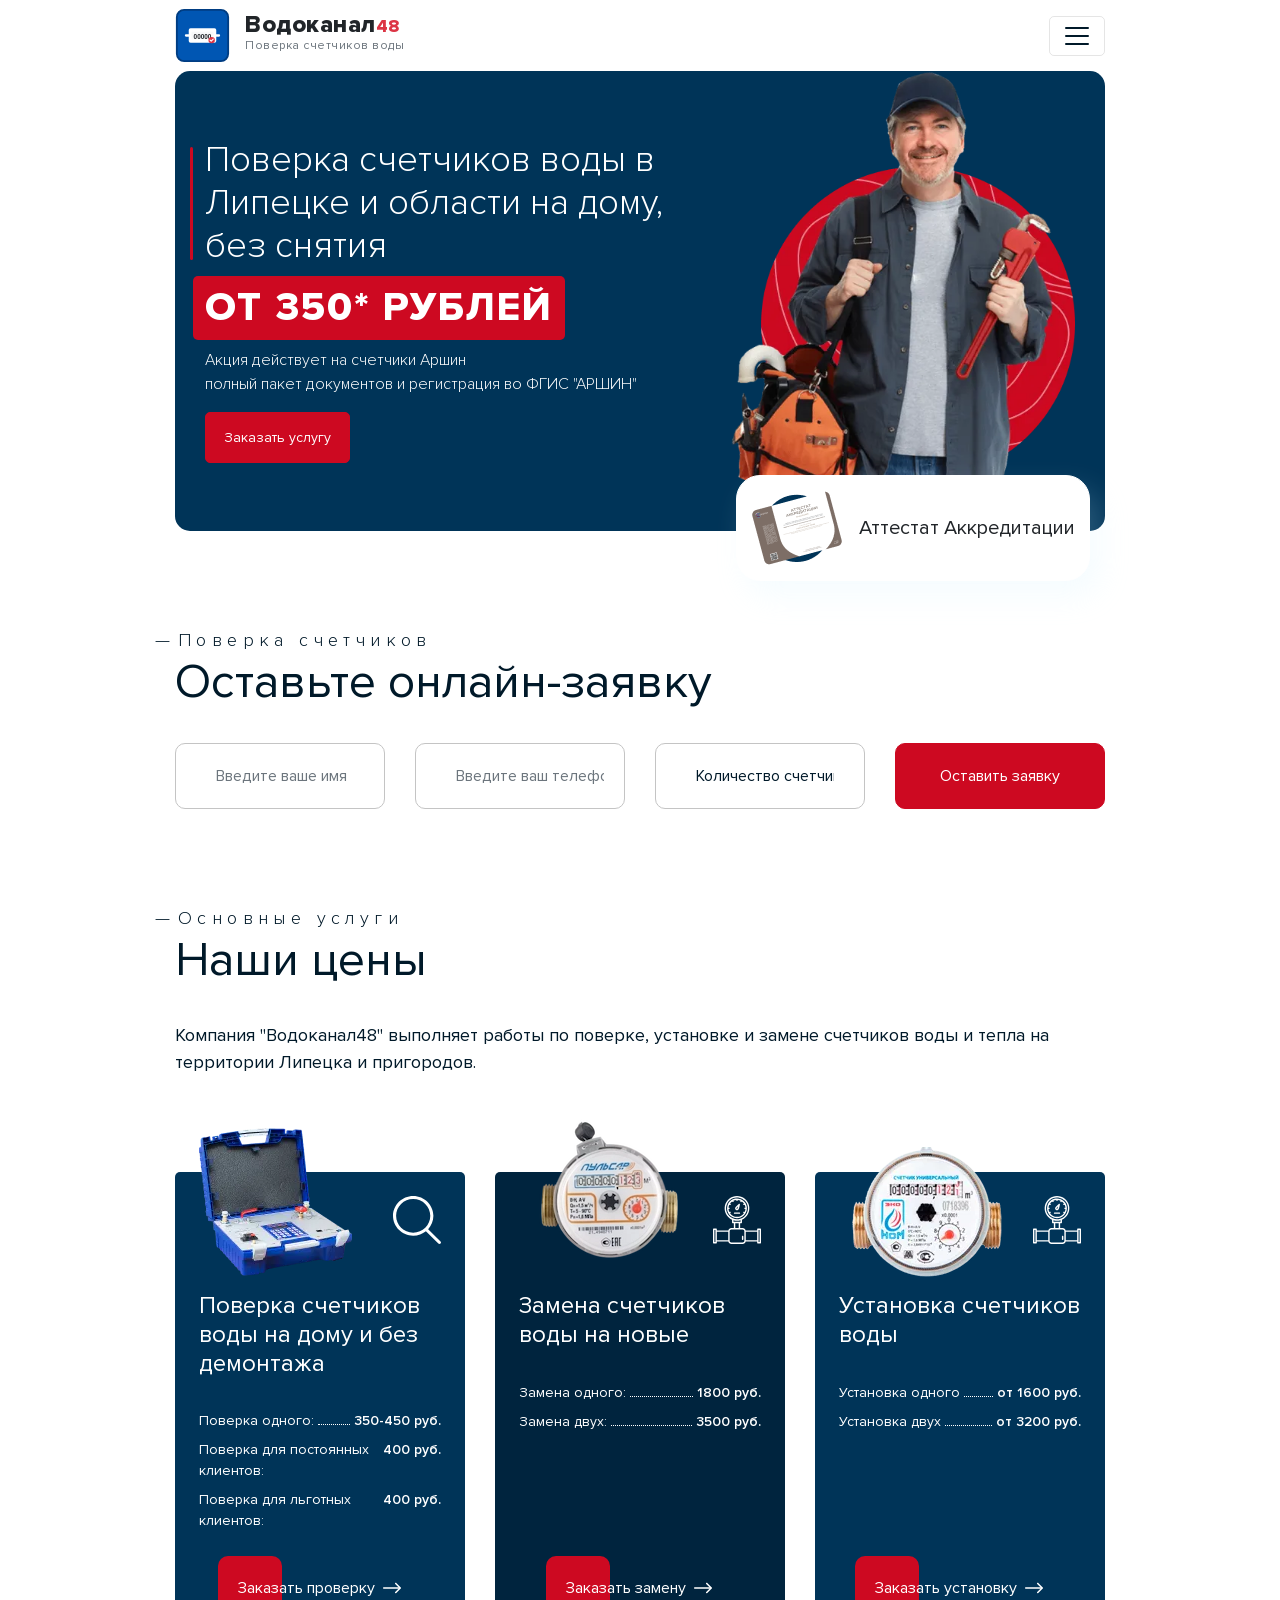
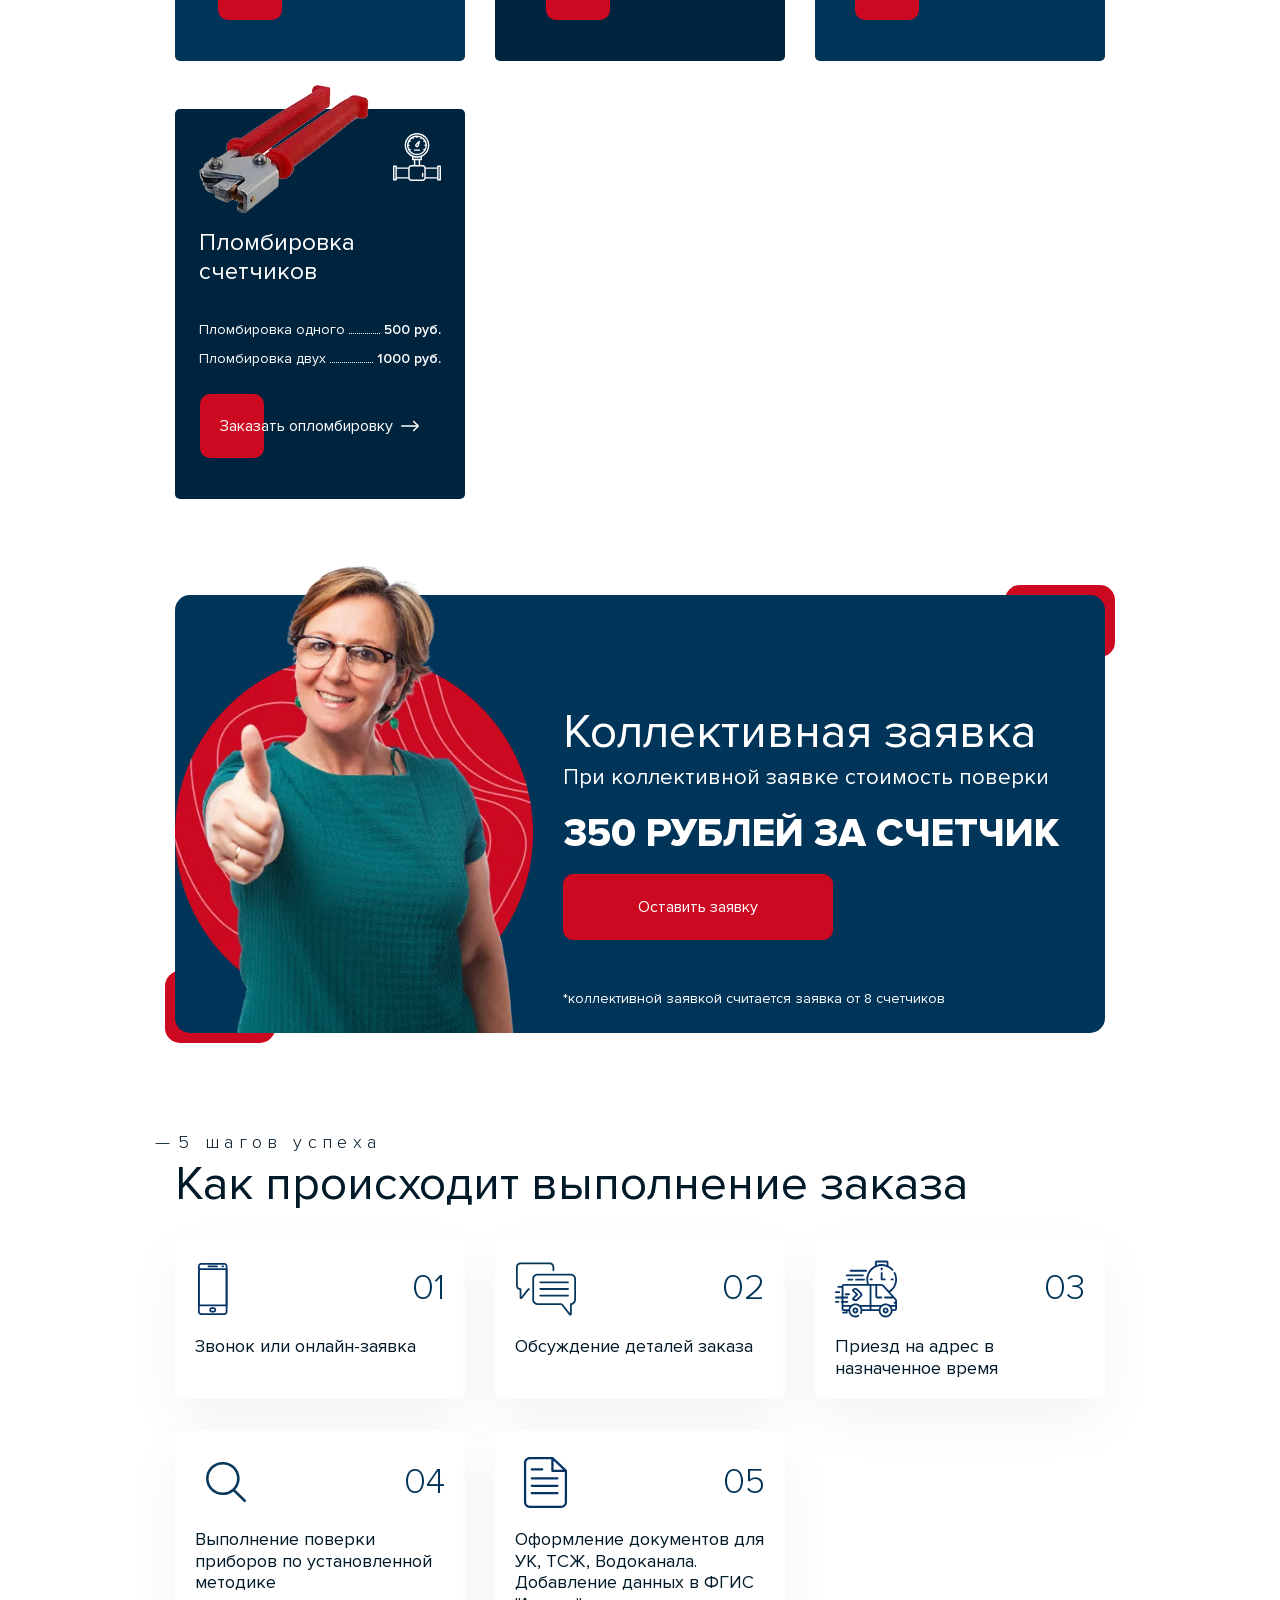
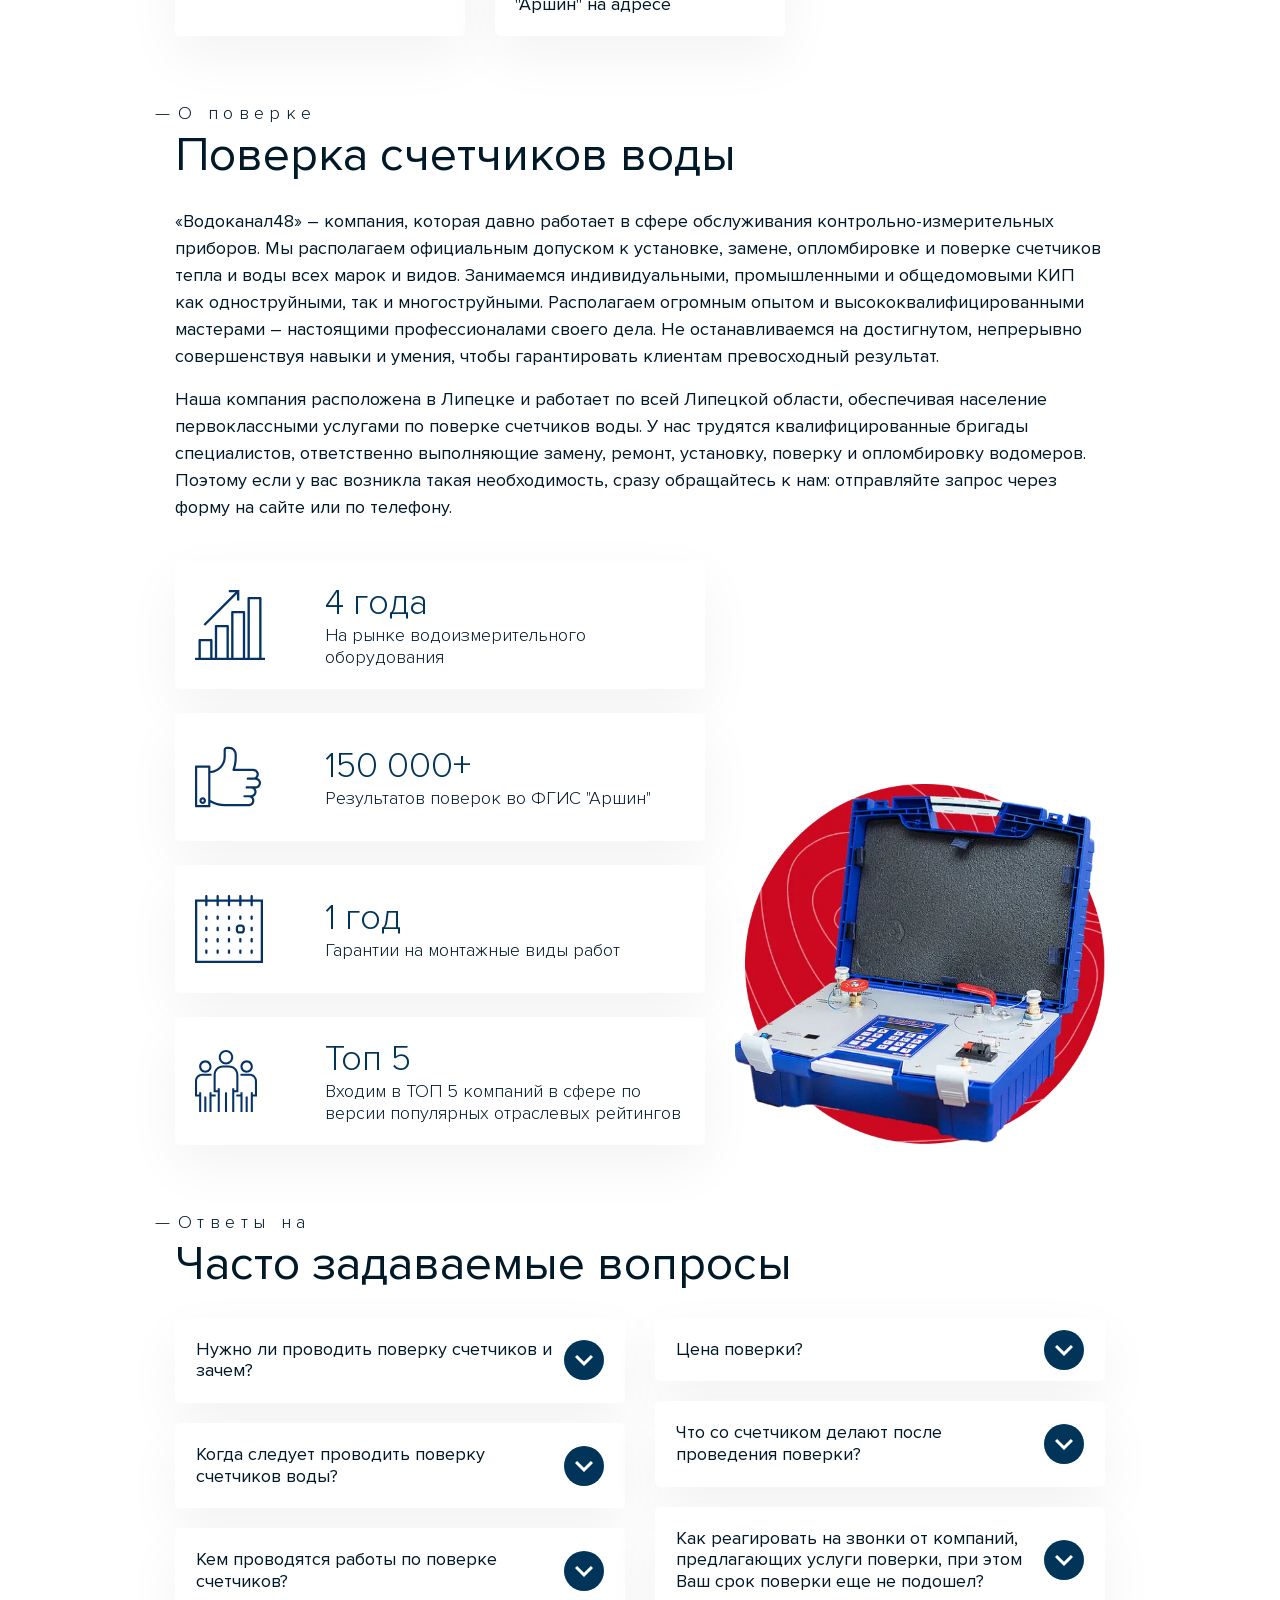
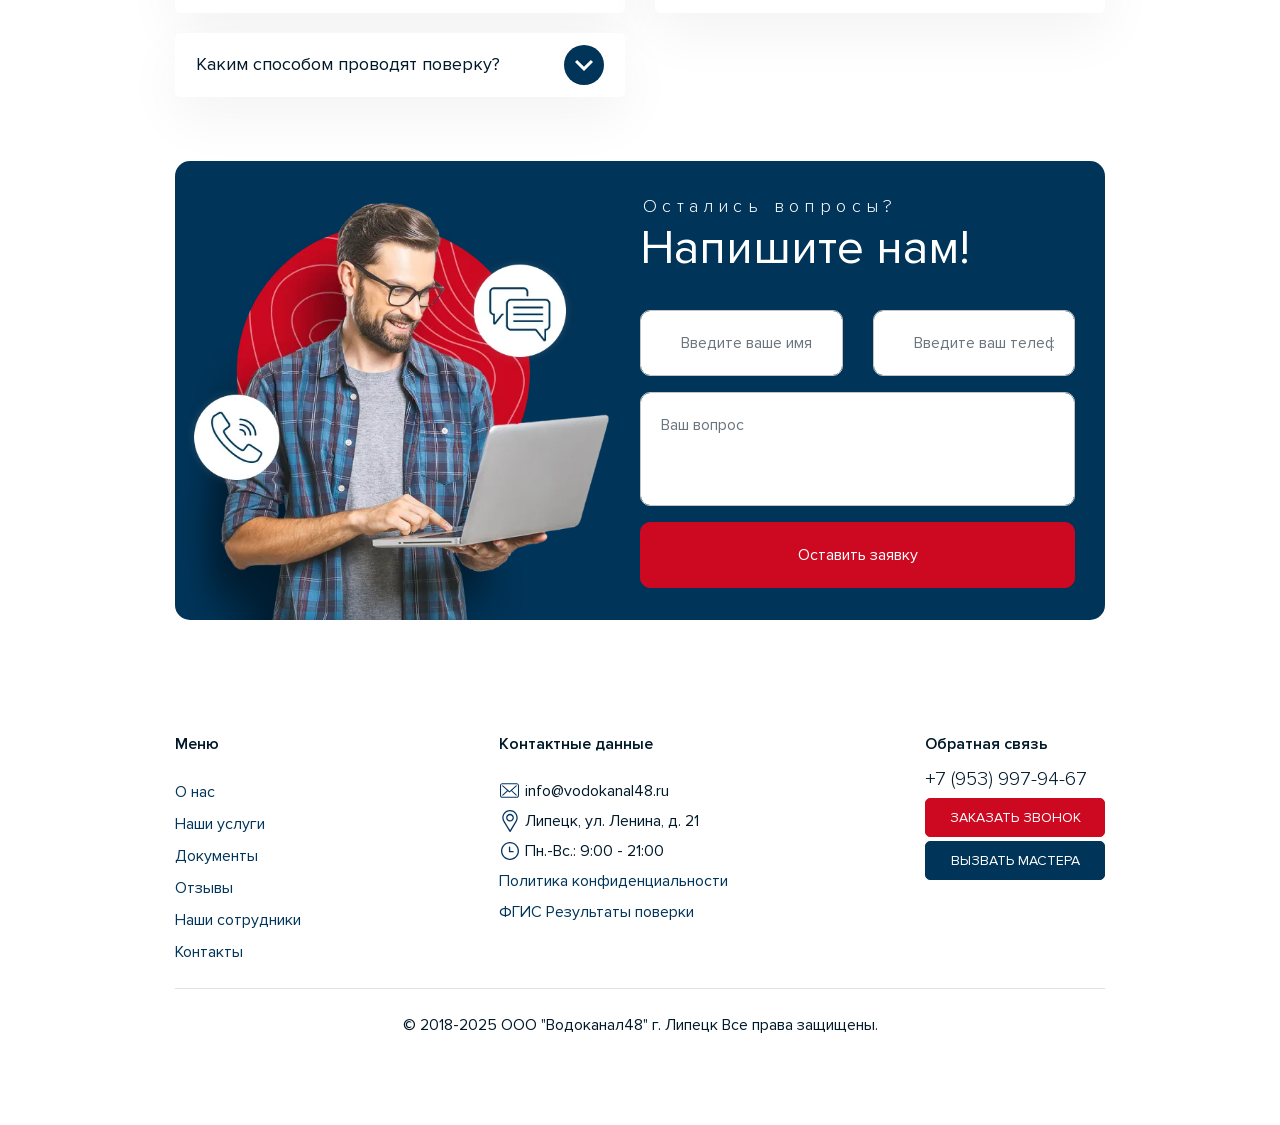
==== commit c598105f: "Bundle original site assets locally and restore full layout Download style.min.css, fonts, images an" ====
--- a/index.html
+++ b/index.html
@@ -12,8 +12,10 @@
   <meta property="og:url" content="https://водоканал48.рф/">
   <meta property="og:type" content="website">
   <link rel="shortcut icon" href="favicon.svg" type="image/svg+xml">
-  <link rel="stylesheet" href="/css/main.css">
-  <link rel="stylesheet" href="/css/logo-custom.css">
+  <link rel="preload" href="fonts/ProximaNova-Regular.woff2" as="font" crossorigin="anonymous">
+  <link rel="stylesheet" href="css/style.min.css">
+  <link rel="stylesheet" href="css/add.css">
+  <link rel="stylesheet" href="css/logo-custom.css">
 
 <!-- Yandex.Metrika counter -->
 <script src="site-config.js"></script>
@@ -25,6 +27,7 @@
 </noscript>
 <!-- /Yandex.Metrika counter -->
 
+<link rel="stylesheet" href="assets/components/ajaxform/css/default.css" type="text/css" />
 </head>
 <body class="">
   <div class="container">
@@ -37,7 +40,7 @@
 		<li class="col-auto">
 		  <a class="contacts__item" href="mailto:info@vodokanal48.ru">
 			<span class="contacts__item-icon">
-			  <img src="/img/email.svg" alt="email">
+			  <img src="img/email.svg" alt="email">
 			</span>
 			info@vodokanal48.ru
 		  </a>
@@ -45,7 +48,7 @@
 		<li class="col-auto">
 		  <div class="contacts__item">
 			<span class="contacts__item-icon">
-			  <img src="/img/address.svg" alt="">
+			  <img src="img/address.svg" alt="">
 			</span>
 			Липецк, ул. Ленина, д. 21
 		  </div>
@@ -53,7 +56,7 @@
 		<li class="col-auto">
 		  <div class="contacts__item">
 			<span class="contacts__item-icon">
-			  <img src="/img/hours.svg" alt="email">
+			  <img src="img/hours.svg" alt="email">
 			</span>
 			Пн.-Вс.: 9:00 - 21:00
 		  </div>
@@ -152,13 +155,15 @@
 				  </div>
 				</div>
 			  </div>
-			  <div class="col-xl-6 col-lg-5 text-right d-none d-lg-block header__visual">💧</div>
+			  <div class="col-xl-6 col-lg-5 text-right d-none d-lg-block">
+				<img class="img-fluid" src="img/order.webp" alt="">
+			  </div>
 			</div>
 		  </div>
 		</div>
 	  </div>
 	  <a class="header__doc btn btn-light" href="javascript:void(0);" onclick="openAccreditationModal()" style="cursor: pointer;">
-		<span class="mr-3" style="font-size:1.5rem">📄</span>
+		<img class="img-fluid mr-3" src="img/header-doc.png" alt="alt">
 		Аттестат Аккредитации
 	  </a>
 	</div>
@@ -210,8 +215,8 @@
         <div class="row mt-5">
 <div class="col-lg-4 mt-5">
     <div class="card-price bg-primary text-white">
-      <img class="card-price__img" src="/images/checking.webp" alt="Поверка счетчиков воды на дому и без демонтажа. Картинка 1">
-      <img class="card-price__icon" src="/img/search.svg" alt="">
+      <img class="card-price__img" src="images/checking.webp" alt="Поверка счетчиков воды на дому и без демонтажа. Картинка 1">
+      <img class="card-price__icon" src="images/search.svg" alt="Поверка счетчиков воды на дому и без демонтажа. Картинка 2">
       <h3 class="card-price__title mb-4">Поверка счетчиков воды на дому и без демонтажа</h3>
       <div class="row no-gutters mt-2">
         <div class="col card-price__service">Поверка одного:</div>
@@ -235,8 +240,8 @@
     </div>
   </div><div class="col-lg-4 mt-5">
     <div class="card-price bg-secondary text-white">
-      <img class="card-price__img" src="/images/schetchik-pulsar.webp" alt="Замена счетчиков воды на новые. Картинка 1">
-      <img class="card-price__icon" src="/img/meter.svg" alt="">
+      <img class="card-price__img" src="images/schetchik-pulsar.webp" alt="Замена счетчиков воды на новые. Картинка 1">
+      <img class="card-price__icon" src="images/meter.svg" alt="Замена счетчиков воды на новые. Картинка 2">
       <h3 class="card-price__title mb-4">Замена счетчиков воды на новые</h3>
       <div class="row no-gutters mt-2">
         <div class="col card-price__service">Замена одного:</div>
@@ -257,8 +262,8 @@
     </div>
   </div><div class="col-lg-4 mt-5">
     <div class="card-price bg-primary text-white">
-      <img class="card-price__img" src="/images/ust.webp" alt="Установка счетчиков воды. Картинка 1">
-      <img class="card-price__icon" src="/img/meter.svg" alt="">
+      <img class="card-price__img" src="images/ust.webp" alt="Установка счетчиков воды. Картинка 1">
+      <img class="card-price__icon" src="images/meter.svg" alt="Установка счетчиков воды. Картинка 2">
       <h3 class="card-price__title mb-4">Установка счетчиков воды</h3>
       <div class="row no-gutters mt-2">
         <div class="col card-price__service">Установка одного</div>
@@ -279,8 +284,8 @@
     </div>
   </div><div class="col-lg-4 mt-5">
     <div class="card-price bg-secondary text-white">
-      <img class="card-price__img" src="/images/plomb.webp" alt="Пломбировка счетчиков. Картинка 1">
-      <img class="card-price__icon" src="/img/meter.svg" alt="">
+      <img class="card-price__img" src="images/plomb.webp" alt="Пломбировка счетчиков. Картинка 1">
+      <img class="card-price__icon" src="images/meter.svg" alt="Пломбировка счетчиков. Картинка 2">
       <h3 class="card-price__title mb-4">Пломбировка счетчиков</h3>
       <div class="row no-gutters mt-2">
         <div class="col card-price__service">Пломбировка одного</div>
@@ -312,7 +317,7 @@
       <div class="collective-order__inner">
         <div class="row align-items-end">
           <div class="col-xl-6 col-lg-5 text-center d-none d-lg-block">
-            <div class="collective-order__visual d-none d-lg-block">👥</div>
+            <img class="collective-order__img img-fluid" src="img/collective-order.webp" alt="">
           </div>
           <div class="col-xl-6 col-lg-7">
             <div class="section-title h2 mb-0">Коллективная заявка</div>
@@ -339,11 +344,14 @@
       <div class="container">
         <div class="row justify-content-center">
           <div class="col-xl-11 mb-xl-5">
+            <div class="text-center d-none d-xl-block">
+              <img class="img-fluid" src="img/steps.webp" alt="5 шагов. Изображение">
+            </div>
             <ol class="row list-unstyled mb-n32p mb-xl-0">
 <li class="steps__item col-xl-3 col-lg-4 col-sm-6 mb-32p mb-xl-0">
                 <div class="card-step card card-body shadow">
                   <div class="d-flex align-items-center justify-content-between mb-3">
-                    <img src="/images/step-1.svg" alt="Звонок или онлайн-заявка">
+                    <img src="images/step-1.svg" alt="Звонок или онлайн-заявка">
                     <div class="card-step__number">01</div>
                   </div>
                   <div>Звонок или онлайн-заявка</div>
@@ -351,7 +359,7 @@
               </li><li class="steps__item col-xl-3 col-lg-4 col-sm-6 mb-32p mb-xl-0">
                 <div class="card-step card card-body shadow">
                   <div class="d-flex align-items-center justify-content-between mb-3">
-                    <img src="/images/step-2.svg" alt="Обсуждение деталей заказа">
+                    <img src="images/step-2.svg" alt="Обсуждение деталей заказа">
                     <div class="card-step__number">02</div>
                   </div>
                   <div>Обсуждение деталей заказа</div>
@@ -359,7 +367,7 @@
               </li><li class="steps__item col-xl-3 col-lg-4 col-sm-6 mb-32p mb-xl-0">
                 <div class="card-step card card-body shadow">
                   <div class="d-flex align-items-center justify-content-between mb-3">
-                    <img src="/images/step-3.svg" alt="Приезд на адрес в назначенное время">
+                    <img src="images/step-3.svg" alt="Приезд на адрес в назначенное время">
                     <div class="card-step__number">03</div>
                   </div>
                   <div>Приезд на адрес в назначенное время</div>
@@ -367,7 +375,7 @@
               </li><li class="steps__item col-xl-3 col-lg-4 col-sm-6 mb-32p mb-xl-0">
                 <div class="card-step card card-body shadow">
                   <div class="d-flex align-items-center justify-content-between mb-3">
-                    <img src="/images/step-4.svg" alt="Выполнение поверки приборов по установленной методике">
+                    <img src="images/step-4.svg" alt="Выполнение поверки приборов по установленной методике">
                     <div class="card-step__number">04</div>
                   </div>
                   <div>Выполнение поверки приборов по установленной методике</div>
@@ -375,7 +383,7 @@
               </li><li class="steps__item col-xl-3 col-lg-4 col-sm-6 mb-32p mb-xl-0">
                 <div class="card-step card card-body shadow">
                   <div class="d-flex align-items-center justify-content-between mb-3">
-                    <img src="/images/step-5.svg" alt="Оформление документов для УК, ТСЖ, Водоканала. Добавление данных в ФГИС &quot;Аршин&quot; на адресе">
+                    <img src="images/step-5.svg" alt="Оформление документов для УК, ТСЖ, Водоканала. Добавление данных в ФГИС &quot;Аршин&quot; на адресе">
                     <div class="card-step__number">05</div>
                   </div>
                   <div>Оформление документов для УК, ТСЖ, Водоканала. Добавление данных в ФГИС &quot;Аршин&quot; на адресе</div>
@@ -401,7 +409,7 @@
 <div class="card-info card card-body shadow mt-4">
                 <div class="row align-items-center">
                   <div class="col-xl-2 col-lg-3 col-sm-2 col-3">
-                    <img class="img-fluid" src="/images/bar-chart.svg" alt="">
+                    <img class="img-fluid" src="images/bar-chart.svg" alt="">
                   </div>
                   <div class="col-xl-10 col-lg-9 col-sm-10 col-9">
                     <div class="card-info__title">4 года</div>
@@ -411,7 +419,7 @@
               </div><div class="card-info card card-body shadow mt-4">
                 <div class="row align-items-center">
                   <div class="col-xl-2 col-lg-3 col-sm-2 col-3">
-                    <img class="img-fluid" src="/images/like.svg" alt="">
+                    <img class="img-fluid" src="images/like.svg" alt="">
                   </div>
                   <div class="col-xl-10 col-lg-9 col-sm-10 col-9">
                     <div class="card-info__title">150 000+</div>
@@ -421,7 +429,7 @@
               </div><div class="card-info card card-body shadow mt-4">
                 <div class="row align-items-center">
                   <div class="col-xl-2 col-lg-3 col-sm-2 col-3">
-                    <img class="img-fluid" src="/images/calendar.svg" alt="">
+                    <img class="img-fluid" src="images/calendar.svg" alt="">
                   </div>
                   <div class="col-xl-10 col-lg-9 col-sm-10 col-9">
                     <div class="card-info__title">1 год</div>
@@ -431,7 +439,7 @@
               </div><div class="card-info card card-body shadow mt-4">
                 <div class="row align-items-center">
                   <div class="col-xl-2 col-lg-3 col-sm-2 col-3">
-                    <img class="img-fluid" src="/images/group.svg" alt="">
+                    <img class="img-fluid" src="images/group.svg" alt="">
                   </div>
                   <div class="col-xl-10 col-lg-9 col-sm-10 col-9">
                     <div class="card-info__title">Топ 5</div>
@@ -441,7 +449,7 @@
               </div>
             </div>
             <div class="col-xl-6 col-lg-5 d-none d-lg-block">
-            <div class="col-xl-6 col-lg-5 d-none d-lg-block header__visual" style="font-size:5rem;text-align:center;opacity:.3">📋</div>
+              <img class="img-fluid" src="images/text-img.webp" alt="Поверка счетчиков воды">
             </div>
           </div>
         </div>
@@ -574,7 +582,7 @@
         <div class="col-xl-11">
           <div class="row align-items-end">
             <div class="col-lg-6 text-center d-none d-lg-block">
-              <div class="question__visual d-none d-lg-block">❓</div>
+              <img class="question__img img-fluid" src="img/question.webp" alt="">
             </div>
             <div class="col-lg-6 py-xl-5 py-32p align-self-center">
               <div class="section-subtitle">Остались вопросы?</div>
@@ -628,19 +636,19 @@
 			<div class="contacts">
 			  <a class="contacts__item" href="mailto:info@vodokanal48.ru">
 				<span class="contacts__item-icon">
-				  <img src="/img/email.svg" alt="Email">
+				  <img src="img/email.svg" alt="Email">
 				</span>
 				info@vodokanal48.ru
 			  </a>
 			  <div class="contacts__item">
 				<span class="contacts__item-icon">
-				  <img src="/img/address.svg" alt="">
+				  <img src="img/address.svg" alt="">
 				</span>
 				Липецк, ул. Ленина, д. 21
 			  </div>
 			  <div class="contacts__item">
 				<span class="contacts__item-icon">
-				  <img src="/img/hours.svg" alt="Время работы">
+				  <img src="img/hours.svg" alt="Время работы">
 				</span>
 				Пн.-Вс.: 9:00 - 21:00
 			  </div>
@@ -674,7 +682,9 @@
       </button>
       <div class="modal-body p-0">
         <div class="row no-gutters align-items-center">
-          <div class="col-md-5 d-none d-md-block" style="background:linear-gradient(135deg,#0f2350,#1a3a6b);min-height:280px;display:flex;align-items:center;justify-content:center;font-size:4rem">🔧</div>
+          <div class="col-md-5 d-none d-md-block">
+            <img src="img/order.webp" alt="Мастер" style="width: 100%; height: 100%; object-fit: cover;">
+          </div>
           <div class="col-md-7">
             <div class="p-4 p-md-5" style="color: white;">
               <h2 class="mb-2" style="font-weight: 700; font-size: 2rem;">Вызов мастера</h2>
@@ -708,7 +718,9 @@
       </button>
       <div class="modal-body p-0">
         <div class="row no-gutters align-items-center">
-          <div class="col-md-5 d-none d-md-block" style="background:linear-gradient(135deg,#0f2350,#1a3a6b);min-height:280px;display:flex;align-items:center;justify-content:center;font-size:4rem">🔧</div>
+          <div class="col-md-5 d-none d-md-block">
+            <img src="img/order.webp" alt="Мастер" style="width: 100%; height: 100%; object-fit: cover;">
+          </div>
           <div class="col-md-7">
             <div class="p-4 p-md-5" style="color: white;">
               <h2 class="mb-2" style="font-weight: 700; font-size: 2rem;">Заказать звонок</h2>
@@ -747,7 +759,8 @@
   </div>
 </div>
 
-<script src="/js/ui.js"></script>
+<script src="js/scripts.min.js"></script>
+<script src="assets/components/ajaxform/js/default.js"></script>
 <script src="config.js"></script>
 <script src="script.js"></script>
 
--- a/css/style.min.css
+++ b/css/style.min.css
@@ -0,0 +1,10 @@
+@charset "UTF-8";@font-face{font-family:"Proxima Nova";src:url(../fonts/ProximaNova-Regular.woff2) format("woff2"),url(../fonts/ProximaNova-Regular.woff) format("woff");font-weight:400;font-style:normal;font-display:swap}@font-face{font-family:"Proxima Nova";src:url(../fonts/ProximaNova-Light.woff2) format("woff2"),url(../fonts/ProximaNova-Light.woff) format("woff");font-weight:300;font-style:normal;font-display:swap}@font-face{font-family:"Proxima Nova";src:url(../fonts/ProximaNova-Semibold.woff2) format("woff2"),url(../fonts/ProximaNova-Semibold.woff) format("woff");font-weight:600;font-style:normal;font-display:swap}@font-face{font-family:"Proxima Nova";src:url(../fonts/ProximaNova-Extrabld.woff2) format("woff2"),url(../fonts/ProximaNova-Extrabld.woff) format("woff");font-weight:800;font-style:normal;font-display:swap}
+/*!
+ * Bootstrap v4.6.0 (https://getbootstrap.com/)
+ * Copyright 2011-2021 The Bootstrap Authors
+ * Copyright 2011-2021 Twitter, Inc.
+ * Licensed under MIT (https://github.com/twbs/bootstrap/blob/main/LICENSE)
+ */
+@-webkit-keyframes progress-bar-stripes{0%{background-position:1rem 0}to{background-position:0 0}}@keyframes progress-bar-stripes{0%{background-position:1rem 0}to{background-position:0 0}}@-webkit-keyframes spinner-border{to{-webkit-transform:rotate(360deg);transform:rotate(360deg)}}@keyframes spinner-border{to{-webkit-transform:rotate(360deg);transform:rotate(360deg)}}@-webkit-keyframes spinner-grow{0%{-webkit-transform:scale(0);transform:scale(0)}50%{opacity:1;-webkit-transform:none;transform:none}}@keyframes spinner-grow{0%{-webkit-transform:scale(0);transform:scale(0)}50%{opacity:1;-webkit-transform:none;transform:none}}@-webkit-keyframes fancybox-rotate{to{-webkit-transform:rotate(360deg);transform:rotate(360deg)}}@keyframes fancybox-rotate{to{-webkit-transform:rotate(360deg);transform:rotate(360deg)}}:root{--indigo: #6610f2;--pink: #e83e8c;--red: #dc3545;--orange: #fd7e14;--yellow: #ffc107;--green: #28a745;--teal: #20c997;--cyan: #17a2b8;--white: #fff;--gray: #6c757d;--gray-dark: #343a40;--primary: #003458;--secondary: #00243e;--success: #28a745;--info: #17a2b8;--warning: #ffc107;--danger: #cd0921;--light: #fff;--dark: #001929;--blue: #2d7ac1;--purple: #802dc1;--breakpoint-xs: 0;--breakpoint-sm: 576px;--breakpoint-md: 768px;--breakpoint-lg: 992px;--breakpoint-xl: 1360px;--font-family-sans-serif: "Proxima Nova", "Helvetica", sans-serif;--font-family-monospace: SFMono-Regular, Menlo, Monaco, Consolas, "Liberation Mono", "Courier New", monospace}*,::after,::before{-webkit-box-sizing:border-box;box-sizing:border-box}html{font-family:sans-serif;line-height:1.15;-webkit-text-size-adjust:100%;-webkit-tap-highlight-color:transparent}article,aside,figcaption,figure,footer,header,hgroup,main,nav,section{display:block}body{margin:0;font-family:"Proxima Nova","Helvetica",sans-serif;font-size:1rem;font-weight:400;line-height:1.5;color:#001929;text-align:left;background-color:#fff}[tabindex="-1"]:focus:not(:focus-visible){outline:0!important}address,hr{margin-bottom:1rem}hr{-webkit-box-sizing:content-box;box-sizing:content-box;height:0;overflow:visible;margin-top:1rem;border:0;border-top:1px solid rgba(0,0,0,.1)}dl,h1,h2,h3,h4,h5,h6,ol,p,ul{margin-top:0}dl,ol,p,ul{margin-bottom:1rem}abbr[data-original-title],abbr[title]{-webkit-text-decoration:underline dotted;text-decoration:underline dotted;cursor:help;border-bottom:0;-webkit-text-decoration-skip-ink:none;text-decoration-skip-ink:none}address{font-style:normal;line-height:inherit}ol ol,ol ul,ul ol,ul ul{margin-bottom:0}dt{font-weight:700}dd{margin-bottom:.5rem;margin-left:0}blockquote,figure{margin:0 0 1rem}b,strong{font-weight:bolder}sub,sup{position:relative;font-size:75%;line-height:0;vertical-align:baseline}sub{bottom:-.25em}sup{top:-.5em}a{color:#003458;text-decoration:none;background-color:transparent}a:hover{color:#00070c;text-decoration:underline}a:not([href]):not([class]),a:not([href]):not([class]):hover{color:inherit;text-decoration:none}code,kbd,pre,samp{font-family:SFMono-Regular,Menlo,Monaco,Consolas,"Liberation Mono","Courier New",monospace}samp{font-size:1em}pre{margin-top:0;margin-bottom:1rem;overflow:auto;-ms-overflow-style:scrollbar;display:block;font-size:87.5%;color:#212529}img,svg{vertical-align:middle}img{border-style:none}svg{overflow:hidden}table{border-collapse:collapse}caption{padding-top:1rem;padding-bottom:1rem;color:#6c757d;text-align:left;caption-side:bottom}th{text-align:inherit;text-align:-webkit-match-parent}label{display:inline-block;margin-bottom:.5rem}button{border-radius:0}button:focus:not(:focus-visible){outline:0}button,input,optgroup,select,textarea{margin:0;font-family:inherit;font-size:inherit;line-height:inherit}button,input{overflow:visible}button,select{text-transform:none}[role=button]{cursor:pointer}select{word-wrap:normal}[type=button],[type=reset],[type=submit],button{-webkit-appearance:button}[type=button]:not(:disabled),[type=reset]:not(:disabled),[type=submit]:not(:disabled),button:not(:disabled){cursor:pointer}[type=button]::-moz-focus-inner,[type=reset]::-moz-focus-inner,[type=submit]::-moz-focus-inner,button::-moz-focus-inner{padding:0;border-style:none}input[type=checkbox],input[type=radio]{-webkit-box-sizing:border-box;box-sizing:border-box;padding:0}textarea{overflow:auto;resize:vertical}fieldset{min-width:0;padding:0;margin:0;border:0}legend{display:block;width:100%;max-width:100%;padding:0;margin-bottom:.5rem;font-size:1.5rem;line-height:inherit;color:inherit;white-space:normal}progress{vertical-align:baseline}[type=number]::-webkit-inner-spin-button,[type=number]::-webkit-outer-spin-button{height:auto}[type=search]{outline-offset:-2px;-webkit-appearance:none}[type=search]::-webkit-search-decoration{-webkit-appearance:none}::-webkit-file-upload-button{font:inherit;-webkit-appearance:button}output{display:inline-block}summary{display:list-item;cursor:pointer}template{display:none}[hidden]{display:none!important}.h1,.h2,.h3,.h4,.h5,.h6,h1,h2,h3,h4,h5,h6{margin-bottom:.5rem;font-weight:400;line-height:1.2}.h1,h1{font-size:2.5rem}.h2,h2{font-size:2rem}.h3,h3{font-size:1.75rem}.h4,h4{font-size:1.5rem}.h5,h5{font-size:1.25rem}.h6,h6{font-size:1rem}.display-1,.lead{font-size:1.25rem;font-weight:300}.display-1{font-size:6rem;line-height:1.2}.display-2,.display-3,.display-4{font-size:5.5rem;font-weight:300;line-height:1.2}.display-3,.display-4{font-size:4.5rem}.display-4{font-size:3.5rem}.small,small{font-size:80%;font-weight:400}.mark,mark{padding:.2em;background-color:#fcf8e3}.list-inline,.list-unstyled{padding-left:0;list-style:none}.list-inline-item{display:inline-block}.list-inline-item:not(:last-child){margin-right:.5rem}.initialism{font-size:90%;text-transform:uppercase}.blockquote{margin-bottom:1rem;font-size:1.25rem}.blockquote-footer{display:block;font-size:80%;color:#6c757d}.blockquote-footer::before{content:"\2014\00A0"}.img-fluid,.img-thumbnail{max-width:100%;height:auto}.img-thumbnail{padding:.25rem;background-color:#fff;border:1px solid #dee2e6;border-radius:5px}.figure{display:inline-block}.figure-img{margin-bottom:.5rem;line-height:1}.figure-caption{font-size:90%;color:#6c757d}code,kbd{font-size:87.5%}code{word-wrap:break-word;color:#e83e8c}a>code,pre code{color:inherit}kbd{padding:.2rem .4rem;color:#fff;background-color:#212529;border-radius:.2rem}kbd kbd{padding:0;font-size:100%;font-weight:700}pre code{font-size:inherit;word-break:normal}.pre-scrollable{max-height:340px;overflow-y:scroll}.container,.container-fluid,.container-lg,.container-md,.container-sm,.container-xl{width:100%;padding-right:15px;padding-left:15px;margin-right:auto;margin-left:auto}@media (min-width:576px){.container,.container-sm{max-width:540px}}@media (min-width:768px){.container,.container-md,.container-sm{max-width:720px}}@media (min-width:992px){.container,.container-lg,.container-md,.container-sm{max-width:960px}}@media (min-width:1360px){.container,.container-lg,.container-md,.container-sm,.container-xl{max-width:1310px}}.row{display:-webkit-box;display:-ms-flexbox;display:flex;-ms-flex-wrap:wrap;flex-wrap:wrap;margin-right:-15px;margin-left:-15px}.card>hr,.no-gutters{margin-right:0;margin-left:0}.no-gutters>.col,.no-gutters>[class*=col-]{padding-right:0;padding-left:0}.col,.col-1,.col-10,.col-11,.col-12,.col-2,.col-3,.col-4,.col-5,.col-6,.col-7,.col-8,.col-9{position:relative;width:100%;padding-right:15px;padding-left:15px}.col-auto{position:relative;padding-right:15px;padding-left:15px}.col-lg,.col-lg-1,.col-lg-10,.col-lg-11,.col-lg-12,.col-lg-2,.col-lg-3,.col-lg-4,.col-lg-5,.col-lg-6,.col-lg-7,.col-lg-8,.col-lg-9,.col-lg-auto,.col-md,.col-md-1,.col-md-10,.col-md-11,.col-md-12,.col-md-2,.col-md-3,.col-md-4,.col-md-5,.col-md-6,.col-md-7,.col-md-8,.col-md-9,.col-md-auto,.col-sm,.col-sm-1,.col-sm-10,.col-sm-11,.col-sm-12,.col-sm-2,.col-sm-3,.col-sm-4,.col-sm-5,.col-sm-6,.col-sm-7,.col-sm-8,.col-sm-9,.col-sm-auto,.col-xl,.col-xl-1,.col-xl-10,.col-xl-11,.col-xl-12,.col-xl-2,.col-xl-3,.col-xl-4,.col-xl-5,.col-xl-6,.col-xl-7,.col-xl-8,.col-xl-9,.col-xl-auto{position:relative;width:100%;padding-right:15px;padding-left:15px}.col{-ms-flex-preferred-size:0;flex-basis:0;-webkit-box-flex:1;-ms-flex-positive:1;flex-grow:1;max-width:100%}.row-cols-1>*{-webkit-box-flex:0;-ms-flex:0 0 100%;flex:0 0 100%;max-width:100%}.row-cols-2>*,.row-cols-3>*{-webkit-box-flex:0;-ms-flex:0 0 50%;flex:0 0 50%;max-width:50%}.row-cols-3>*{-ms-flex:0 0 33.33333%;flex:0 0 33.33333%;max-width:33.33333%}.row-cols-4>*,.row-cols-5>*{-webkit-box-flex:0;-ms-flex:0 0 25%;flex:0 0 25%;max-width:25%}.row-cols-5>*{-ms-flex:0 0 20%;flex:0 0 20%;max-width:20%}.col-auto,.row-cols-6>*{-webkit-box-flex:0;-ms-flex:0 0 16.66667%;flex:0 0 16.66667%;max-width:16.66667%}.col-auto{-ms-flex:0 0 auto;flex:0 0 auto;width:auto;max-width:100%}.col-1,.col-2,.col-3{-webkit-box-flex:0;-ms-flex:0 0 8.33333%;flex:0 0 8.33333%;max-width:8.33333%}.col-2,.col-3{-ms-flex:0 0 16.66667%;flex:0 0 16.66667%;max-width:16.66667%}.col-3{-ms-flex:0 0 25%;flex:0 0 25%;max-width:25%}.col-4,.col-5,.col-6{-webkit-box-flex:0;-ms-flex:0 0 33.33333%;flex:0 0 33.33333%;max-width:33.33333%}.col-5,.col-6{-ms-flex:0 0 41.66667%;flex:0 0 41.66667%;max-width:41.66667%}.col-6{-ms-flex:0 0 50%;flex:0 0 50%;max-width:50%}.col-7,.col-8,.col-9{-webkit-box-flex:0;-ms-flex:0 0 58.33333%;flex:0 0 58.33333%;max-width:58.33333%}.col-8,.col-9{-ms-flex:0 0 66.66667%;flex:0 0 66.66667%;max-width:66.66667%}.col-9{-ms-flex:0 0 75%;flex:0 0 75%;max-width:75%}.col-10,.col-11,.col-12{-webkit-box-flex:0;-ms-flex:0 0 83.33333%;flex:0 0 83.33333%;max-width:83.33333%}.col-11,.col-12{-ms-flex:0 0 91.66667%;flex:0 0 91.66667%;max-width:91.66667%}.col-12{-ms-flex:0 0 100%;flex:0 0 100%;max-width:100%}.order-first{-webkit-box-ordinal-group:0;-ms-flex-order:-1;order:-1}.order-last{-webkit-box-ordinal-group:14;-ms-flex-order:13;order:13}.order-0{-webkit-box-ordinal-group:1;-ms-flex-order:0;order:0}.order-1{-webkit-box-ordinal-group:2;-ms-flex-order:1;order:1}.order-2{-webkit-box-ordinal-group:3;-ms-flex-order:2;order:2}.order-3{-webkit-box-ordinal-group:4;-ms-flex-order:3;order:3}.order-4{-webkit-box-ordinal-group:5;-ms-flex-order:4;order:4}.order-5{-webkit-box-ordinal-group:6;-ms-flex-order:5;order:5}.order-6{-webkit-box-ordinal-group:7;-ms-flex-order:6;order:6}.order-7{-webkit-box-ordinal-group:8;-ms-flex-order:7;order:7}.order-8{-webkit-box-ordinal-group:9;-ms-flex-order:8;order:8}.order-9{-webkit-box-ordinal-group:10;-ms-flex-order:9;order:9}.order-10{-webkit-box-ordinal-group:11;-ms-flex-order:10;order:10}.order-11{-webkit-box-ordinal-group:12;-ms-flex-order:11;order:11}.order-12{-webkit-box-ordinal-group:13;-ms-flex-order:12;order:12}.offset-1{margin-left:8.33333%}.offset-2{margin-left:16.66667%}.offset-3{margin-left:25%}.offset-4{margin-left:33.33333%}.offset-5{margin-left:41.66667%}.offset-6{margin-left:50%}.offset-7{margin-left:58.33333%}.offset-8{margin-left:66.66667%}.offset-9{margin-left:75%}.offset-10{margin-left:83.33333%}.offset-11{margin-left:91.66667%}@media (min-width:576px){.col-sm{-ms-flex-preferred-size:0;flex-basis:0;-webkit-box-flex:1;-ms-flex-positive:1;flex-grow:1;max-width:100%}.row-cols-sm-1>*{-webkit-box-flex:0;-ms-flex:0 0 100%;flex:0 0 100%;max-width:100%}.row-cols-sm-2>*,.row-cols-sm-3>*{-webkit-box-flex:0;-ms-flex:0 0 50%;flex:0 0 50%;max-width:50%}.row-cols-sm-3>*{-ms-flex:0 0 33.33333%;flex:0 0 33.33333%;max-width:33.33333%}.row-cols-sm-4>*,.row-cols-sm-5>*{-webkit-box-flex:0;-ms-flex:0 0 25%;flex:0 0 25%;max-width:25%}.row-cols-sm-5>*{-ms-flex:0 0 20%;flex:0 0 20%;max-width:20%}.col-sm-auto,.row-cols-sm-6>*{-webkit-box-flex:0;-ms-flex:0 0 16.66667%;flex:0 0 16.66667%;max-width:16.66667%}.col-sm-auto{-ms-flex:0 0 auto;flex:0 0 auto;width:auto;max-width:100%}.col-sm-1,.col-sm-2{-webkit-box-flex:0;-ms-flex:0 0 8.33333%;flex:0 0 8.33333%;max-width:8.33333%}.col-sm-2{-ms-flex:0 0 16.66667%;flex:0 0 16.66667%;max-width:16.66667%}.col-sm-3,.col-sm-4{-webkit-box-flex:0;-ms-flex:0 0 25%;flex:0 0 25%;max-width:25%}.col-sm-4{-ms-flex:0 0 33.33333%;flex:0 0 33.33333%;max-width:33.33333%}.col-sm-5,.col-sm-6{-webkit-box-flex:0;-ms-flex:0 0 41.66667%;flex:0 0 41.66667%;max-width:41.66667%}.col-sm-6{-ms-flex:0 0 50%;flex:0 0 50%;max-width:50%}.col-sm-7,.col-sm-8{-webkit-box-flex:0;-ms-flex:0 0 58.33333%;flex:0 0 58.33333%;max-width:58.33333%}.col-sm-8{-ms-flex:0 0 66.66667%;flex:0 0 66.66667%;max-width:66.66667%}.col-sm-10,.col-sm-9{-webkit-box-flex:0;-ms-flex:0 0 75%;flex:0 0 75%;max-width:75%}.col-sm-10{-ms-flex:0 0 83.33333%;flex:0 0 83.33333%;max-width:83.33333%}.col-sm-11,.col-sm-12{-webkit-box-flex:0;-ms-flex:0 0 91.66667%;flex:0 0 91.66667%;max-width:91.66667%}.col-sm-12{-ms-flex:0 0 100%;flex:0 0 100%;max-width:100%}.order-sm-first{-webkit-box-ordinal-group:0;-ms-flex-order:-1;order:-1}.order-sm-last{-webkit-box-ordinal-group:14;-ms-flex-order:13;order:13}.order-sm-0{-webkit-box-ordinal-group:1;-ms-flex-order:0;order:0}.order-sm-1{-webkit-box-ordinal-group:2;-ms-flex-order:1;order:1}.order-sm-2{-webkit-box-ordinal-group:3;-ms-flex-order:2;order:2}.order-sm-3{-webkit-box-ordinal-group:4;-ms-flex-order:3;order:3}.order-sm-4{-webkit-box-ordinal-group:5;-ms-flex-order:4;order:4}.order-sm-5{-webkit-box-ordinal-group:6;-ms-flex-order:5;order:5}.order-sm-6{-webkit-box-ordinal-group:7;-ms-flex-order:6;order:6}.order-sm-7{-webkit-box-ordinal-group:8;-ms-flex-order:7;order:7}.order-sm-8{-webkit-box-ordinal-group:9;-ms-flex-order:8;order:8}.order-sm-9{-webkit-box-ordinal-group:10;-ms-flex-order:9;order:9}.order-sm-10{-webkit-box-ordinal-group:11;-ms-flex-order:10;order:10}.order-sm-11{-webkit-box-ordinal-group:12;-ms-flex-order:11;order:11}.order-sm-12{-webkit-box-ordinal-group:13;-ms-flex-order:12;order:12}.offset-sm-0{margin-left:0}.offset-sm-1{margin-left:8.33333%}.offset-sm-2{margin-left:16.66667%}.offset-sm-3{margin-left:25%}.offset-sm-4{margin-left:33.33333%}.offset-sm-5{margin-left:41.66667%}.offset-sm-6{margin-left:50%}.offset-sm-7{margin-left:58.33333%}.offset-sm-8{margin-left:66.66667%}.offset-sm-9{margin-left:75%}.offset-sm-10{margin-left:83.33333%}.offset-sm-11{margin-left:91.66667%}}@media (min-width:768px){.col-md{-ms-flex-preferred-size:0;flex-basis:0;-webkit-box-flex:1;-ms-flex-positive:1;flex-grow:1;max-width:100%}.row-cols-md-1>*{-webkit-box-flex:0;-ms-flex:0 0 100%;flex:0 0 100%;max-width:100%}.row-cols-md-2>*,.row-cols-md-3>*{-webkit-box-flex:0;-ms-flex:0 0 50%;flex:0 0 50%;max-width:50%}.row-cols-md-3>*{-ms-flex:0 0 33.33333%;flex:0 0 33.33333%;max-width:33.33333%}.row-cols-md-4>*,.row-cols-md-5>*{-webkit-box-flex:0;-ms-flex:0 0 25%;flex:0 0 25%;max-width:25%}.row-cols-md-5>*{-ms-flex:0 0 20%;flex:0 0 20%;max-width:20%}.col-md-auto,.row-cols-md-6>*{-webkit-box-flex:0;-ms-flex:0 0 16.66667%;flex:0 0 16.66667%;max-width:16.66667%}.col-md-auto{-ms-flex:0 0 auto;flex:0 0 auto;width:auto;max-width:100%}.col-md-1,.col-md-2{-webkit-box-flex:0;-ms-flex:0 0 8.33333%;flex:0 0 8.33333%;max-width:8.33333%}.col-md-2{-ms-flex:0 0 16.66667%;flex:0 0 16.66667%;max-width:16.66667%}.col-md-3,.col-md-4{-webkit-box-flex:0;-ms-flex:0 0 25%;flex:0 0 25%;max-width:25%}.col-md-4{-ms-flex:0 0 33.33333%;flex:0 0 33.33333%;max-width:33.33333%}.col-md-5,.col-md-6{-webkit-box-flex:0;-ms-flex:0 0 41.66667%;flex:0 0 41.66667%;max-width:41.66667%}.col-md-6{-ms-flex:0 0 50%;flex:0 0 50%;max-width:50%}.col-md-7,.col-md-8{-webkit-box-flex:0;-ms-flex:0 0 58.33333%;flex:0 0 58.33333%;max-width:58.33333%}.col-md-8{-ms-flex:0 0 66.66667%;flex:0 0 66.66667%;max-width:66.66667%}.col-md-10,.col-md-9{-webkit-box-flex:0;-ms-flex:0 0 75%;flex:0 0 75%;max-width:75%}.col-md-10{-ms-flex:0 0 83.33333%;flex:0 0 83.33333%;max-width:83.33333%}.col-md-11,.col-md-12{-webkit-box-flex:0;-ms-flex:0 0 91.66667%;flex:0 0 91.66667%;max-width:91.66667%}.col-md-12{-ms-flex:0 0 100%;flex:0 0 100%;max-width:100%}.order-md-first{-webkit-box-ordinal-group:0;-ms-flex-order:-1;order:-1}.order-md-last{-webkit-box-ordinal-group:14;-ms-flex-order:13;order:13}.order-md-0{-webkit-box-ordinal-group:1;-ms-flex-order:0;order:0}.order-md-1{-webkit-box-ordinal-group:2;-ms-flex-order:1;order:1}.order-md-2{-webkit-box-ordinal-group:3;-ms-flex-order:2;order:2}.order-md-3{-webkit-box-ordinal-group:4;-ms-flex-order:3;order:3}.order-md-4{-webkit-box-ordinal-group:5;-ms-flex-order:4;order:4}.order-md-5{-webkit-box-ordinal-group:6;-ms-flex-order:5;order:5}.order-md-6{-webkit-box-ordinal-group:7;-ms-flex-order:6;order:6}.order-md-7{-webkit-box-ordinal-group:8;-ms-flex-order:7;order:7}.order-md-8{-webkit-box-ordinal-group:9;-ms-flex-order:8;order:8}.order-md-9{-webkit-box-ordinal-group:10;-ms-flex-order:9;order:9}.order-md-10{-webkit-box-ordinal-group:11;-ms-flex-order:10;order:10}.order-md-11{-webkit-box-ordinal-group:12;-ms-flex-order:11;order:11}.order-md-12{-webkit-box-ordinal-group:13;-ms-flex-order:12;order:12}.offset-md-0{margin-left:0}.offset-md-1{margin-left:8.33333%}.offset-md-2{margin-left:16.66667%}.offset-md-3{margin-left:25%}.offset-md-4{margin-left:33.33333%}.offset-md-5{margin-left:41.66667%}.offset-md-6{margin-left:50%}.offset-md-7{margin-left:58.33333%}.offset-md-8{margin-left:66.66667%}.offset-md-9{margin-left:75%}.offset-md-10{margin-left:83.33333%}.offset-md-11{margin-left:91.66667%}}@media (min-width:992px){.col-lg{-ms-flex-preferred-size:0;flex-basis:0;-webkit-box-flex:1;-ms-flex-positive:1;flex-grow:1;max-width:100%}.row-cols-lg-1>*{-webkit-box-flex:0;-ms-flex:0 0 100%;flex:0 0 100%;max-width:100%}.row-cols-lg-2>*,.row-cols-lg-3>*{-webkit-box-flex:0;-ms-flex:0 0 50%;flex:0 0 50%;max-width:50%}.row-cols-lg-3>*{-ms-flex:0 0 33.33333%;flex:0 0 33.33333%;max-width:33.33333%}.row-cols-lg-4>*,.row-cols-lg-5>*{-webkit-box-flex:0;-ms-flex:0 0 25%;flex:0 0 25%;max-width:25%}.row-cols-lg-5>*{-ms-flex:0 0 20%;flex:0 0 20%;max-width:20%}.col-lg-auto,.row-cols-lg-6>*{-webkit-box-flex:0;-ms-flex:0 0 16.66667%;flex:0 0 16.66667%;max-width:16.66667%}.col-lg-auto{-ms-flex:0 0 auto;flex:0 0 auto;width:auto;max-width:100%}.col-lg-1,.col-lg-2{-webkit-box-flex:0;-ms-flex:0 0 8.33333%;flex:0 0 8.33333%;max-width:8.33333%}.col-lg-2{-ms-flex:0 0 16.66667%;flex:0 0 16.66667%;max-width:16.66667%}.col-lg-3,.col-lg-4{-webkit-box-flex:0;-ms-flex:0 0 25%;flex:0 0 25%;max-width:25%}.col-lg-4{-ms-flex:0 0 33.33333%;flex:0 0 33.33333%;max-width:33.33333%}.col-lg-5,.col-lg-6{-webkit-box-flex:0;-ms-flex:0 0 41.66667%;flex:0 0 41.66667%;max-width:41.66667%}.col-lg-6{-ms-flex:0 0 50%;flex:0 0 50%;max-width:50%}.col-lg-7,.col-lg-8{-webkit-box-flex:0;-ms-flex:0 0 58.33333%;flex:0 0 58.33333%;max-width:58.33333%}.col-lg-8{-ms-flex:0 0 66.66667%;flex:0 0 66.66667%;max-width:66.66667%}.col-lg-10,.col-lg-9{-webkit-box-flex:0;-ms-flex:0 0 75%;flex:0 0 75%;max-width:75%}.col-lg-10{-ms-flex:0 0 83.33333%;flex:0 0 83.33333%;max-width:83.33333%}.col-lg-11,.col-lg-12{-webkit-box-flex:0;-ms-flex:0 0 91.66667%;flex:0 0 91.66667%;max-width:91.66667%}.col-lg-12{-ms-flex:0 0 100%;flex:0 0 100%;max-width:100%}.order-lg-first{-webkit-box-ordinal-group:0;-ms-flex-order:-1;order:-1}.order-lg-last{-webkit-box-ordinal-group:14;-ms-flex-order:13;order:13}.order-lg-0{-webkit-box-ordinal-group:1;-ms-flex-order:0;order:0}.order-lg-1{-webkit-box-ordinal-group:2;-ms-flex-order:1;order:1}.order-lg-2{-webkit-box-ordinal-group:3;-ms-flex-order:2;order:2}.order-lg-3{-webkit-box-ordinal-group:4;-ms-flex-order:3;order:3}.order-lg-4{-webkit-box-ordinal-group:5;-ms-flex-order:4;order:4}.order-lg-5{-webkit-box-ordinal-group:6;-ms-flex-order:5;order:5}.order-lg-6{-webkit-box-ordinal-group:7;-ms-flex-order:6;order:6}.order-lg-7{-webkit-box-ordinal-group:8;-ms-flex-order:7;order:7}.order-lg-8{-webkit-box-ordinal-group:9;-ms-flex-order:8;order:8}.order-lg-9{-webkit-box-ordinal-group:10;-ms-flex-order:9;order:9}.order-lg-10{-webkit-box-ordinal-group:11;-ms-flex-order:10;order:10}.order-lg-11{-webkit-box-ordinal-group:12;-ms-flex-order:11;order:11}.order-lg-12{-webkit-box-ordinal-group:13;-ms-flex-order:12;order:12}.offset-lg-0{margin-left:0}.offset-lg-1{margin-left:8.33333%}.offset-lg-2{margin-left:16.66667%}.offset-lg-3{margin-left:25%}.offset-lg-4{margin-left:33.33333%}.offset-lg-5{margin-left:41.66667%}.offset-lg-6{margin-left:50%}.offset-lg-7{margin-left:58.33333%}.offset-lg-8{margin-left:66.66667%}.offset-lg-9{margin-left:75%}.offset-lg-10{margin-left:83.33333%}.offset-lg-11{margin-left:91.66667%}}@media (min-width:1360px){.col-xl{-ms-flex-preferred-size:0;flex-basis:0;-webkit-box-flex:1;-ms-flex-positive:1;flex-grow:1;max-width:100%}.row-cols-xl-1>*{-webkit-box-flex:0;-ms-flex:0 0 100%;flex:0 0 100%;max-width:100%}.row-cols-xl-2>*,.row-cols-xl-3>*{-webkit-box-flex:0;-ms-flex:0 0 50%;flex:0 0 50%;max-width:50%}.row-cols-xl-3>*{-ms-flex:0 0 33.33333%;flex:0 0 33.33333%;max-width:33.33333%}.row-cols-xl-4>*,.row-cols-xl-5>*{-webkit-box-flex:0;-ms-flex:0 0 25%;flex:0 0 25%;max-width:25%}.row-cols-xl-5>*{-ms-flex:0 0 20%;flex:0 0 20%;max-width:20%}.col-xl-auto,.row-cols-xl-6>*{-webkit-box-flex:0;-ms-flex:0 0 16.66667%;flex:0 0 16.66667%;max-width:16.66667%}.col-xl-auto{-ms-flex:0 0 auto;flex:0 0 auto;width:auto;max-width:100%}.col-xl-1,.col-xl-2{-webkit-box-flex:0;-ms-flex:0 0 8.33333%;flex:0 0 8.33333%;max-width:8.33333%}.col-xl-2{-ms-flex:0 0 16.66667%;flex:0 0 16.66667%;max-width:16.66667%}.col-xl-3,.col-xl-4{-webkit-box-flex:0;-ms-flex:0 0 25%;flex:0 0 25%;max-width:25%}.col-xl-4{-ms-flex:0 0 33.33333%;flex:0 0 33.33333%;max-width:33.33333%}.col-xl-5,.col-xl-6{-webkit-box-flex:0;-ms-flex:0 0 41.66667%;flex:0 0 41.66667%;max-width:41.66667%}.col-xl-6{-ms-flex:0 0 50%;flex:0 0 50%;max-width:50%}.col-xl-7,.col-xl-8{-webkit-box-flex:0;-ms-flex:0 0 58.33333%;flex:0 0 58.33333%;max-width:58.33333%}.col-xl-8{-ms-flex:0 0 66.66667%;flex:0 0 66.66667%;max-width:66.66667%}.col-xl-10,.col-xl-9{-webkit-box-flex:0;-ms-flex:0 0 75%;flex:0 0 75%;max-width:75%}.col-xl-10{-ms-flex:0 0 83.33333%;flex:0 0 83.33333%;max-width:83.33333%}.col-xl-11,.col-xl-12{-webkit-box-flex:0;-ms-flex:0 0 91.66667%;flex:0 0 91.66667%;max-width:91.66667%}.col-xl-12{-ms-flex:0 0 100%;flex:0 0 100%;max-width:100%}.order-xl-first{-webkit-box-ordinal-group:0;-ms-flex-order:-1;order:-1}.order-xl-last{-webkit-box-ordinal-group:14;-ms-flex-order:13;order:13}.order-xl-0{-webkit-box-ordinal-group:1;-ms-flex-order:0;order:0}.order-xl-1{-webkit-box-ordinal-group:2;-ms-flex-order:1;order:1}.order-xl-2{-webkit-box-ordinal-group:3;-ms-flex-order:2;order:2}.order-xl-3{-webkit-box-ordinal-group:4;-ms-flex-order:3;order:3}.order-xl-4{-webkit-box-ordinal-group:5;-ms-flex-order:4;order:4}.order-xl-5{-webkit-box-ordinal-group:6;-ms-flex-order:5;order:5}.order-xl-6{-webkit-box-ordinal-group:7;-ms-flex-order:6;order:6}.order-xl-7{-webkit-box-ordinal-group:8;-ms-flex-order:7;order:7}.order-xl-8{-webkit-box-ordinal-group:9;-ms-flex-order:8;order:8}.order-xl-9{-webkit-box-ordinal-group:10;-ms-flex-order:9;order:9}.order-xl-10{-webkit-box-ordinal-group:11;-ms-flex-order:10;order:10}.order-xl-11{-webkit-box-ordinal-group:12;-ms-flex-order:11;order:11}.order-xl-12{-webkit-box-ordinal-group:13;-ms-flex-order:12;order:12}.offset-xl-0{margin-left:0}.offset-xl-1{margin-left:8.33333%}.offset-xl-2{margin-left:16.66667%}.offset-xl-3{margin-left:25%}.offset-xl-4{margin-left:33.33333%}.offset-xl-5{margin-left:41.66667%}.offset-xl-6{margin-left:50%}.offset-xl-7{margin-left:58.33333%}.offset-xl-8{margin-left:66.66667%}.offset-xl-9{margin-left:75%}.offset-xl-10{margin-left:83.33333%}.offset-xl-11{margin-left:91.66667%}}.table{width:100%;margin-bottom:1rem;color:#001929}.table td,.table th{padding:1rem;vertical-align:top;border-top:1px solid #dee2e6}.table thead th{vertical-align:bottom;border-bottom:2px solid #dee2e6}.table tbody+tbody{border-top:2px solid #dee2e6}.table-sm td,.table-sm th{padding:.3rem}.table-bordered,.table-bordered td,.table-bordered th{border:1px solid #dee2e6}.table-bordered thead td,.table-bordered thead th{border-bottom-width:2px}.table-borderless tbody+tbody,.table-borderless td,.table-borderless th,.table-borderless thead th,.table-dark.table-bordered{border:0}.table-striped tbody tr:nth-of-type(even){background-color:#f9f9f9}.table-hover tbody tr:hover{color:#001929;background-color:rgba(0,0,0,.075)}.table-primary,.table-primary>td,.table-primary>th{background-color:#b8c6d0}.table-primary tbody+tbody,.table-primary td,.table-primary th,.table-primary thead th{border-color:#7a95a8}.table-hover .table-primary:hover,.table-hover .table-primary:hover>td,.table-hover .table-primary:hover>th{background-color:#a9bac6}.table-secondary,.table-secondary>td,.table-secondary>th{background-color:#b8c2c9}.table-secondary tbody+tbody,.table-secondary td,.table-secondary th,.table-secondary thead th{border-color:#7a8d9b}.table-hover .table-secondary:hover,.table-hover .table-secondary:hover>td,.table-hover .table-secondary:hover>th{background-color:#aab6be}.table-success,.table-success>td,.table-success>th{background-color:#c3e6cb}.table-success tbody+tbody,.table-success td,.table-success th,.table-success thead th{border-color:#8fd19e}.table-hover .table-success:hover,.table-hover .table-success:hover>td,.table-hover .table-success:hover>th{background-color:#b1dfbb}.table-info,.table-info>td,.table-info>th{background-color:#bee5eb}.table-info tbody+tbody,.table-info td,.table-info th,.table-info thead th{border-color:#86cfda}.table-hover .table-info:hover,.table-hover .table-info:hover>td,.table-hover .table-info:hover>th{background-color:#abdde5}.table-warning,.table-warning>td,.table-warning>th{background-color:#ffeeba}.table-warning tbody+tbody,.table-warning td,.table-warning th,.table-warning thead th{border-color:#ffdf7e}.table-hover .table-warning:hover,.table-hover .table-warning:hover>td,.table-hover .table-warning:hover>th{background-color:#ffe8a1}.table-danger,.table-danger>td,.table-danger>th{background-color:#f1bac1}.table-danger tbody+tbody,.table-danger td,.table-danger th,.table-danger thead th{border-color:#e57f8c}.table-hover .table-danger:hover,.table-hover .table-danger:hover>td,.table-hover .table-danger:hover>th{background-color:#eda5ae}.table-light,.table-light>td,.table-light>th{background-color:#fff}.table-light tbody+tbody,.table-light td,.table-light th,.table-light thead th{border-color:#fff}.table-hover .table-light:hover,.table-hover .table-light:hover>td,.table-hover .table-light:hover>th{background-color:#f2f2f2}.table-dark>td,.table-dark>th{background-color:#b8bfc3}.table-dark tbody+tbody{border-color:#7a8790}.table-hover .table-dark:hover,.table-hover .table-dark:hover>td,.table-hover .table-dark:hover>th{background-color:#aab3b7}.table-blue,.table-blue>td,.table-blue>th{background-color:#c4daee}.table-blue tbody+tbody,.table-blue td,.table-blue th,.table-blue thead th{border-color:#92badf}.table-hover .table-blue:hover,.table-hover .table-blue:hover>td,.table-hover .table-blue:hover>th{background-color:#b0cee8}.table-purple,.table-purple>td,.table-purple>th{background-color:#dbc4ee}.table-purple tbody+tbody,.table-purple td,.table-purple th,.table-purple thead th{border-color:#bd92df}.table-hover .table-purple:hover,.table-hover .table-purple:hover>td,.table-hover .table-purple:hover>th{background-color:#cfb0e8}.table-active,.table-active>td,.table-active>th,.table-hover .table-active:hover,.table-hover .table-active:hover>td,.table-hover .table-active:hover>th{background-color:rgba(0,0,0,.075)}.table .thead-dark th{color:#fff;background-color:#343a40;border-color:#454d55}.table .thead-light th{color:#495057;background-color:#e9ecef;border-color:#dee2e6}.table-dark{color:#fff;background-color:#343a40}.table-dark td,.table-dark th,.table-dark thead th{border-color:#454d55}.table-dark.table-striped tbody tr:nth-of-type(even){background-color:rgba(255,255,255,.05)}.table-dark.table-hover tbody tr:hover{color:#fff;background-color:rgba(255,255,255,.075)}@media (max-width:575.98px){.table-responsive-sm{display:block;width:100%;overflow-x:auto;-webkit-overflow-scrolling:touch}.table-responsive-sm>.table-bordered{border:0}}@media (max-width:767.98px){.table-responsive-md{display:block;width:100%;overflow-x:auto;-webkit-overflow-scrolling:touch}.table-responsive-md>.table-bordered{border:0}}@media (max-width:991.98px){.table-responsive-lg{display:block;width:100%;overflow-x:auto;-webkit-overflow-scrolling:touch}.table-responsive-lg>.table-bordered{border:0}}@media (max-width:1359.98px){.table-responsive-xl{display:block;width:100%;overflow-x:auto;-webkit-overflow-scrolling:touch}.table-responsive-xl>.table-bordered{border:0}}.table-responsive{display:block;width:100%;overflow-x:auto;-webkit-overflow-scrolling:touch}.table-responsive>.table-bordered{border:0}.form-control{display:block;width:100%;height:calc(1.5em + .75rem + 2px);padding:.375rem .75rem;font-size:1rem;font-weight:400;line-height:1.5;color:#001929;background-color:#fff;background-clip:padding-box;border:1px solid #c4c4c4;border-radius:5px;-webkit-transition:border-color .15s ease-in-out,-webkit-box-shadow .15s ease-in-out;transition:border-color .15s ease-in-out,box-shadow .15s ease-in-out;transition:border-color .15s ease-in-out,box-shadow .15s ease-in-out,-webkit-box-shadow .15s ease-in-out}@media (prefers-reduced-motion:reduce){.form-control{-webkit-transition:none;transition:none}}.form-control::-ms-expand{background-color:transparent;border:0}.form-control:-moz-focusring{color:transparent;text-shadow:0 0 0 #001929}.form-control:focus{color:#001929;background-color:#fff;border-color:#007fd8;outline:0;-webkit-box-shadow:0 0 0 .2rem rgba(0,52,88,.25);box-shadow:0 0 0 .2rem rgba(0,52,88,.25)}.form-control::-webkit-input-placeholder{color:#6c757d;opacity:1}.form-control::-moz-placeholder{color:#6c757d;opacity:1}.form-control:-ms-input-placeholder,.form-control::-ms-input-placeholder{color:#6c757d;opacity:1}.form-control::placeholder{color:#6c757d;opacity:1}.form-control:disabled,.form-control[readonly]{background-color:#e9ecef;opacity:1}input[type=date].form-control,input[type=datetime-local].form-control,input[type=month].form-control,input[type=time].form-control{-webkit-appearance:none;-moz-appearance:none;appearance:none}select.form-control:focus::-ms-value{color:#001929;background-color:#fff}.form-control-file,.form-control-range{display:block;width:100%}.col-form-label{padding-top:calc(.375rem + 1px);padding-bottom:calc(.375rem + 1px);margin-bottom:0;font-size:inherit;line-height:1.5}.col-form-label-lg{padding-top:calc(1.25rem + 1px);padding-bottom:calc(1.25rem + 1px);font-size:1rem;line-height:1.5}.col-form-label-sm{padding-top:calc(.25rem + 1px);padding-bottom:calc(.25rem + 1px);font-size:.875rem;line-height:1.5}.form-control-plaintext{display:block;width:100%;padding:.375rem 0;margin-bottom:0;font-size:1rem;line-height:1.5;color:#001929;background-color:transparent;border:solid transparent;border-width:1px 0}.form-control-plaintext.form-control-lg,.form-control-plaintext.form-control-sm{padding-right:0;padding-left:0}.form-control-sm{height:calc(1.5em + .5rem + 2px);padding:.25rem .5rem;font-size:.875rem;line-height:1.5;border-radius:.2rem}.form-control-lg{height:calc(1.5em + 2.5rem + 2px);padding:1.25rem;font-size:1rem;line-height:1.5;border-radius:10px}select.form-control[multiple],select.form-control[size],textarea.form-control{height:auto}.form-group{margin-bottom:1rem}.form-text{display:block;margin-top:.25rem}.form-row{display:-webkit-box;display:-ms-flexbox;display:flex;-ms-flex-wrap:wrap;flex-wrap:wrap;margin-right:-5px;margin-left:-5px}.form-row>.col,.form-row>[class*=col-]{padding-right:5px;padding-left:5px}.form-check{position:relative;display:block;padding-left:1.25rem}.form-check-input{position:absolute;margin-top:.3rem;margin-left:-1.25rem}.form-check-input:disabled~.form-check-label,.form-check-input[disabled]~.form-check-label{color:#6c757d}.form-check-label{margin-bottom:0}.form-check-inline{display:-webkit-inline-box;display:-ms-inline-flexbox;display:inline-flex;-webkit-box-align:center;-ms-flex-align:center;align-items:center;padding-left:0;margin-right:.75rem}.form-check-inline .form-check-input{position:static;margin-top:0;margin-right:.3125rem;margin-left:0}.valid-feedback{display:none;width:100%;margin-top:.25rem;font-size:80%;color:#28a745}.valid-tooltip{position:absolute;top:100%;left:0;z-index:5;display:none;max-width:100%;padding:.25rem .5rem;margin-top:.1rem;font-size:.875rem;line-height:1.5;color:#fff;background-color:rgba(40,167,69,.9);border-radius:5px}.form-row>.col>.valid-tooltip,.form-row>[class*=col-]>.valid-tooltip{left:5px}.is-valid~.valid-feedback,.is-valid~.valid-tooltip,.was-validated :valid~.valid-feedback,.was-validated :valid~.valid-tooltip{display:block}.form-control.is-valid,.was-validated .form-control:valid{border-color:#28a745;padding-right:calc(1.5em + .75rem);background-image:url("data:image/svg+xml,%3csvg xmlns='http://www.w3.org/2000/svg' width='8' height='8' viewBox='0 0 8 8'%3e%3cpath fill='%2328a745' d='M2.3 6.73L.6 4.53c-.4-1.04.46-1.4 1.1-.8l1.1 1.4 3.4-3.8c.6-.63 1.6-.27 1.2.7l-4 4.6c-.43.5-.8.4-1.1.1z'/%3e%3c/svg%3e");background-repeat:no-repeat;background-position:right calc(.375em + .1875rem) center;background-size:calc(.75em + .375rem) calc(.75em + .375rem)}.form-control.is-valid:focus,.was-validated .form-control:valid:focus{border-color:#28a745;-webkit-box-shadow:0 0 0 .2rem rgba(40,167,69,.25);box-shadow:0 0 0 .2rem rgba(40,167,69,.25)}.was-validated textarea.form-control:valid,textarea.form-control.is-valid{padding-right:calc(1.5em + .75rem);background-position:top calc(.375em + .1875rem) right calc(.375em + .1875rem)}.custom-select.is-valid,.was-validated .custom-select:valid{border-color:#28a745;padding-right:calc(.75em + 2.3125rem);background:url("data:image/svg+xml,%3csvg xmlns='http://www.w3.org/2000/svg' width='4' height='5' viewBox='0 0 4 5'%3e%3cpath fill='%23343a40' d='M2 0L0 2h4zm0 5L0 3h4z'/%3e%3c/svg%3e") right .75rem center/8px 10px no-repeat,#fff url("data:image/svg+xml,%3csvg xmlns='http://www.w3.org/2000/svg' width='8' height='8' viewBox='0 0 8 8'%3e%3cpath fill='%2328a745' d='M2.3 6.73L.6 4.53c-.4-1.04.46-1.4 1.1-.8l1.1 1.4 3.4-3.8c.6-.63 1.6-.27 1.2.7l-4 4.6c-.43.5-.8.4-1.1.1z'/%3e%3c/svg%3e") center right 1.75rem/calc(.75em + .375rem) calc(.75em + .375rem) no-repeat}.custom-select.is-valid:focus,.was-validated .custom-select:valid:focus{border-color:#28a745;-webkit-box-shadow:0 0 0 .2rem rgba(40,167,69,.25);box-shadow:0 0 0 .2rem rgba(40,167,69,.25)}.form-check-input.is-valid~.form-check-label,.was-validated .form-check-input:valid~.form-check-label{color:#28a745}.form-check-input.is-valid~.valid-feedback,.form-check-input.is-valid~.valid-tooltip,.was-validated .form-check-input:valid~.valid-feedback,.was-validated .form-check-input:valid~.valid-tooltip{display:block}.custom-control-input.is-valid~.custom-control-label,.was-validated .custom-control-input:valid~.custom-control-label{color:#28a745}.custom-control-input.is-valid~.custom-control-label::before,.custom-file-input.is-valid~.custom-file-label,.was-validated .custom-control-input:valid~.custom-control-label::before,.was-validated .custom-file-input:valid~.custom-file-label{border-color:#28a745}.custom-control-input.is-valid:checked~.custom-control-label::before,.was-validated .custom-control-input:valid:checked~.custom-control-label::before{border-color:#34ce57;background-color:#34ce57}.custom-control-input.is-valid:focus~.custom-control-label::before,.was-validated .custom-control-input:valid:focus~.custom-control-label::before{-webkit-box-shadow:0 0 0 .2rem rgba(40,167,69,.25);box-shadow:0 0 0 .2rem rgba(40,167,69,.25)}.custom-control-input.is-valid:focus:not(:checked)~.custom-control-label::before,.was-validated .custom-control-input:valid:focus:not(:checked)~.custom-control-label::before{border-color:#28a745}.custom-file-input.is-valid:focus~.custom-file-label,.was-validated .custom-file-input:valid:focus~.custom-file-label{border-color:#28a745;-webkit-box-shadow:0 0 0 .2rem rgba(40,167,69,.25);box-shadow:0 0 0 .2rem rgba(40,167,69,.25)}.invalid-feedback{display:none;width:100%;margin-top:.25rem;font-size:80%;color:#cd0921}.invalid-tooltip{position:absolute;top:100%;left:0;z-index:5;display:none;max-width:100%;padding:.25rem .5rem;margin-top:.1rem;font-size:.875rem;line-height:1.5;color:#fff;background-color:rgba(205,9,33,.9);border-radius:5px}.form-row>.col>.invalid-tooltip,.form-row>[class*=col-]>.invalid-tooltip{left:5px}.is-invalid~.invalid-feedback,.is-invalid~.invalid-tooltip,.was-validated :invalid~.invalid-feedback,.was-validated :invalid~.invalid-tooltip{display:block}.form-control.is-invalid,.was-validated .form-control:invalid{border-color:#cd0921;padding-right:calc(1.5em + .75rem);background-image:url("data:image/svg+xml,%3csvg xmlns='http://www.w3.org/2000/svg' width='12' height='12' fill='none' stroke='%23cd0921' viewBox='0 0 12 12'%3e%3ccircle cx='6' cy='6' r='4.5'/%3e%3cpath stroke-linejoin='round' d='M5.8 3.6h.4L6 6.5z'/%3e%3ccircle cx='6' cy='8.2' r='.6' fill='%23cd0921' stroke='none'/%3e%3c/svg%3e");background-repeat:no-repeat;background-position:right calc(.375em + .1875rem) center;background-size:calc(.75em + .375rem) calc(.75em + .375rem)}.form-control.is-invalid:focus,.was-validated .form-control:invalid:focus{border-color:#cd0921;-webkit-box-shadow:0 0 0 .2rem rgba(205,9,33,.25);box-shadow:0 0 0 .2rem rgba(205,9,33,.25)}.was-validated textarea.form-control:invalid,textarea.form-control.is-invalid{padding-right:calc(1.5em + .75rem);background-position:top calc(.375em + .1875rem) right calc(.375em + .1875rem)}.custom-select.is-invalid,.was-validated .custom-select:invalid{border-color:#cd0921;padding-right:calc(.75em + 2.3125rem);background:url("data:image/svg+xml,%3csvg xmlns='http://www.w3.org/2000/svg' width='4' height='5' viewBox='0 0 4 5'%3e%3cpath fill='%23343a40' d='M2 0L0 2h4zm0 5L0 3h4z'/%3e%3c/svg%3e") right .75rem center/8px 10px no-repeat,#fff url("data:image/svg+xml,%3csvg xmlns='http://www.w3.org/2000/svg' width='12' height='12' fill='none' stroke='%23cd0921' viewBox='0 0 12 12'%3e%3ccircle cx='6' cy='6' r='4.5'/%3e%3cpath stroke-linejoin='round' d='M5.8 3.6h.4L6 6.5z'/%3e%3ccircle cx='6' cy='8.2' r='.6' fill='%23cd0921' stroke='none'/%3e%3c/svg%3e") center right 1.75rem/calc(.75em + .375rem) calc(.75em + .375rem) no-repeat}.custom-select.is-invalid:focus,.was-validated .custom-select:invalid:focus{border-color:#cd0921;-webkit-box-shadow:0 0 0 .2rem rgba(205,9,33,.25);box-shadow:0 0 0 .2rem rgba(205,9,33,.25)}.form-check-input.is-invalid~.form-check-label,.was-validated .form-check-input:invalid~.form-check-label{color:#cd0921}.form-check-input.is-invalid~.invalid-feedback,.form-check-input.is-invalid~.invalid-tooltip,.was-validated .form-check-input:invalid~.invalid-feedback,.was-validated .form-check-input:invalid~.invalid-tooltip{display:block}.custom-control-input.is-invalid~.custom-control-label,.was-validated .custom-control-input:invalid~.custom-control-label{color:#cd0921}.custom-control-input.is-invalid~.custom-control-label::before,.custom-file-input.is-invalid~.custom-file-label,.was-validated .custom-control-input:invalid~.custom-control-label::before,.was-validated .custom-file-input:invalid~.custom-file-label{border-color:#cd0921}.custom-control-input.is-invalid:checked~.custom-control-label::before,.was-validated .custom-control-input:invalid:checked~.custom-control-label::before{border-color:#f51430;background-color:#f51430}.custom-control-input.is-invalid:focus~.custom-control-label::before,.was-validated .custom-control-input:invalid:focus~.custom-control-label::before{-webkit-box-shadow:0 0 0 .2rem rgba(205,9,33,.25);box-shadow:0 0 0 .2rem rgba(205,9,33,.25)}.custom-control-input.is-invalid:focus:not(:checked)~.custom-control-label::before,.was-validated .custom-control-input:invalid:focus:not(:checked)~.custom-control-label::before{border-color:#cd0921}.custom-file-input.is-invalid:focus~.custom-file-label,.was-validated .custom-file-input:invalid:focus~.custom-file-label{border-color:#cd0921;-webkit-box-shadow:0 0 0 .2rem rgba(205,9,33,.25);box-shadow:0 0 0 .2rem rgba(205,9,33,.25)}.form-inline{display:-webkit-box;display:-ms-flexbox;display:flex;-webkit-box-orient:horizontal;-webkit-box-direction:normal;-ms-flex-flow:row wrap;flex-flow:row wrap;-webkit-box-align:center;-ms-flex-align:center;align-items:center}.form-inline .form-check,input[type=button].btn-block,input[type=reset].btn-block,input[type=submit].btn-block{width:100%}@media (min-width:576px){.form-inline .form-group,.form-inline label{display:-webkit-box;display:-ms-flexbox;display:flex;-webkit-box-align:center;-ms-flex-align:center;align-items:center;margin-bottom:0}.form-inline label{-webkit-box-pack:center;-ms-flex-pack:center;justify-content:center}.form-inline .form-group{-webkit-box-flex:0;-ms-flex:0 0 auto;flex:0 0 auto;-webkit-box-orient:horizontal;-webkit-box-direction:normal;-ms-flex-flow:row wrap;flex-flow:row wrap}.form-inline .form-control{display:inline-block;width:auto;vertical-align:middle}.form-inline .form-control-plaintext{display:inline-block}.form-inline .custom-select,.form-inline .input-group{width:auto}.form-inline .form-check{display:-webkit-box;display:-ms-flexbox;display:flex;-webkit-box-align:center;-ms-flex-align:center;align-items:center;-webkit-box-pack:center;-ms-flex-pack:center;justify-content:center;width:auto;padding-left:0}.form-inline .form-check-input{position:relative;-ms-flex-negative:0;flex-shrink:0;margin-top:0;margin-right:.25rem;margin-left:0}.form-inline .custom-control{-webkit-box-align:center;-ms-flex-align:center;align-items:center;-webkit-box-pack:center;-ms-flex-pack:center;justify-content:center}.form-inline .custom-control-label{margin-bottom:0}}.btn{display:inline-block;font-weight:400;color:#001929;text-align:center;vertical-align:middle;-webkit-user-select:none;-moz-user-select:none;-ms-user-select:none;user-select:none;background-color:transparent;border:1px solid transparent;padding:.875rem;font-size:.875rem;line-height:1.5;border-radius:5px;-webkit-transition:color .15s ease-in-out,background-color .15s ease-in-out,border-color .15s ease-in-out,-webkit-box-shadow .15s ease-in-out;transition:color .15s ease-in-out,background-color .15s ease-in-out,border-color .15s ease-in-out,box-shadow .15s ease-in-out;transition:color .15s ease-in-out,background-color .15s ease-in-out,border-color .15s ease-in-out,box-shadow .15s ease-in-out,-webkit-box-shadow .15s ease-in-out}@media (prefers-reduced-motion:reduce){.btn{-webkit-transition:none;transition:none}}.btn:hover{color:#001929;text-decoration:none}.btn.focus,.btn:focus{outline:0;-webkit-box-shadow:0 0 0 .2rem rgba(0,52,88,.25);box-shadow:0 0 0 .2rem rgba(0,52,88,.25)}.btn.disabled,.btn:disabled{opacity:.65}.btn:not(:disabled):not(.disabled){cursor:pointer}a.btn.disabled,fieldset:disabled a.btn{pointer-events:none}.btn-primary{color:#fff;background-color:#003458;border-color:#003458}.btn-primary:hover{color:#fff;background-color:#001d32;border-color:#001625}.btn-primary.focus,.btn-primary:focus{color:#fff;background-color:#001d32;border-color:#001625;-webkit-box-shadow:0 0 0 .2rem rgba(38,82,113,.5);box-shadow:0 0 0 .2rem rgba(38,82,113,.5)}.btn-primary.disabled,.btn-primary:disabled{color:#fff;background-color:#003458;border-color:#003458}.btn-primary:not(:disabled):not(.disabled).active,.btn-primary:not(:disabled):not(.disabled):active,.show>.btn-primary.dropdown-toggle{color:#fff;background-color:#001625;border-color:#000e18}.btn-primary:not(:disabled):not(.disabled).active:focus,.btn-primary:not(:disabled):not(.disabled):active:focus,.show>.btn-primary.dropdown-toggle:focus{-webkit-box-shadow:0 0 0 .2rem rgba(38,82,113,.5);box-shadow:0 0 0 .2rem rgba(38,82,113,.5)}.btn-secondary{color:#fff;background-color:#00243e;border-color:#00243e}.btn-secondary:hover{color:#fff;background-color:#000e18;border-color:#00060b}.btn-secondary.focus,.btn-secondary:focus{color:#fff;background-color:#000e18;border-color:#00060b;-webkit-box-shadow:0 0 0 .2rem rgba(38,69,91,.5);box-shadow:0 0 0 .2rem rgba(38,69,91,.5)}.btn-secondary.disabled,.btn-secondary:disabled{color:#fff;background-color:#00243e;border-color:#00243e}.btn-secondary:not(:disabled):not(.disabled).active,.btn-secondary:not(:disabled):not(.disabled):active,.show>.btn-secondary.dropdown-toggle{color:#fff;background-color:#00060b;border-color:#000}.btn-secondary:not(:disabled):not(.disabled).active:focus,.btn-secondary:not(:disabled):not(.disabled):active:focus,.show>.btn-secondary.dropdown-toggle:focus{-webkit-box-shadow:0 0 0 .2rem rgba(38,69,91,.5);box-shadow:0 0 0 .2rem rgba(38,69,91,.5)}.btn-success{color:#fff;background-color:#28a745;border-color:#28a745}.btn-success:hover{color:#fff;background-color:#218838;border-color:#1e7e34}.btn-success.focus,.btn-success:focus{color:#fff;background-color:#218838;border-color:#1e7e34;-webkit-box-shadow:0 0 0 .2rem rgba(72,180,97,.5);box-shadow:0 0 0 .2rem rgba(72,180,97,.5)}.btn-success.disabled,.btn-success:disabled{color:#fff;background-color:#28a745;border-color:#28a745}.btn-success:not(:disabled):not(.disabled).active,.btn-success:not(:disabled):not(.disabled):active,.show>.btn-success.dropdown-toggle{color:#fff;background-color:#1e7e34;border-color:#1c7430}.btn-success:not(:disabled):not(.disabled).active:focus,.btn-success:not(:disabled):not(.disabled):active:focus,.show>.btn-success.dropdown-toggle:focus{-webkit-box-shadow:0 0 0 .2rem rgba(72,180,97,.5);box-shadow:0 0 0 .2rem rgba(72,180,97,.5)}.btn-info{color:#fff;background-color:#17a2b8;border-color:#17a2b8}.btn-info:hover{color:#fff;background-color:#138496;border-color:#117a8b}.btn-info.focus,.btn-info:focus{color:#fff;background-color:#138496;border-color:#117a8b;-webkit-box-shadow:0 0 0 .2rem rgba(58,176,195,.5);box-shadow:0 0 0 .2rem rgba(58,176,195,.5)}.btn-info.disabled,.btn-info:disabled{color:#fff;background-color:#17a2b8;border-color:#17a2b8}.btn-info:not(:disabled):not(.disabled).active,.btn-info:not(:disabled):not(.disabled):active,.show>.btn-info.dropdown-toggle{color:#fff;background-color:#117a8b;border-color:#10707f}.btn-info:not(:disabled):not(.disabled).active:focus,.btn-info:not(:disabled):not(.disabled):active:focus,.show>.btn-info.dropdown-toggle:focus{-webkit-box-shadow:0 0 0 .2rem rgba(58,176,195,.5);box-shadow:0 0 0 .2rem rgba(58,176,195,.5)}.btn-warning{color:#212529;background-color:#ffc107;border-color:#ffc107}.btn-warning:hover{color:#212529;background-color:#e0a800;border-color:#d39e00}.btn-warning.focus,.btn-warning:focus{color:#212529;background-color:#e0a800;border-color:#d39e00;-webkit-box-shadow:0 0 0 .2rem rgba(222,170,12,.5);box-shadow:0 0 0 .2rem rgba(222,170,12,.5)}.btn-warning.disabled,.btn-warning:disabled{color:#212529;background-color:#ffc107;border-color:#ffc107}.btn-warning:not(:disabled):not(.disabled).active,.btn-warning:not(:disabled):not(.disabled):active,.show>.btn-warning.dropdown-toggle{color:#212529;background-color:#d39e00;border-color:#c69500}.btn-warning:not(:disabled):not(.disabled).active:focus,.btn-warning:not(:disabled):not(.disabled):active:focus,.show>.btn-warning.dropdown-toggle:focus{-webkit-box-shadow:0 0 0 .2rem rgba(222,170,12,.5);box-shadow:0 0 0 .2rem rgba(222,170,12,.5)}.btn-danger{color:#fff;background-color:#cd0921;border-color:#cd0921}.btn-danger:hover{color:#fff;background-color:#a8071b;border-color:#9c0719}.btn-danger.focus,.btn-danger:focus{color:#fff;background-color:#a8071b;border-color:#9c0719;-webkit-box-shadow:0 0 0 .2rem rgba(213,46,66,.5);box-shadow:0 0 0 .2rem rgba(213,46,66,.5)}.btn-danger.disabled,.btn-danger:disabled{color:#fff;background-color:#cd0921;border-color:#cd0921}.btn-danger:not(:disabled):not(.disabled).active,.btn-danger:not(:disabled):not(.disabled):active,.show>.btn-danger.dropdown-toggle{color:#fff;background-color:#9c0719;border-color:#900617}.btn-danger:not(:disabled):not(.disabled).active:focus,.btn-danger:not(:disabled):not(.disabled):active:focus,.show>.btn-danger.dropdown-toggle:focus{-webkit-box-shadow:0 0 0 .2rem rgba(213,46,66,.5);box-shadow:0 0 0 .2rem rgba(213,46,66,.5)}.btn-light{color:#212529;background-color:#fff;border-color:#fff}.btn-light:hover{color:#212529;background-color:#ececec;border-color:#e6e6e6}.btn-light.focus,.btn-light:focus{color:#212529;background-color:#ececec;border-color:#e6e6e6;-webkit-box-shadow:0 0 0 .2rem rgba(222,222,223,.5);box-shadow:0 0 0 .2rem rgba(222,222,223,.5)}.btn-light.disabled,.btn-light:disabled{color:#212529;background-color:#fff;border-color:#fff}.btn-light:not(:disabled):not(.disabled).active,.btn-light:not(:disabled):not(.disabled):active,.show>.btn-light.dropdown-toggle{color:#212529;background-color:#e6e6e6;border-color:#dfdfdf}.btn-light:not(:disabled):not(.disabled).active:focus,.btn-light:not(:disabled):not(.disabled):active:focus,.show>.btn-light.dropdown-toggle:focus{-webkit-box-shadow:0 0 0 .2rem rgba(222,222,223,.5);box-shadow:0 0 0 .2rem rgba(222,222,223,.5)}.btn-dark{color:#fff;background-color:#001929;border-color:#001929}.btn-dark:hover{color:#fff;background-color:#000203;border-color:#000}.btn-dark.focus,.btn-dark:focus{color:#fff;background-color:#000203;border-color:#000;-webkit-box-shadow:0 0 0 .2rem rgba(38,60,73,.5);box-shadow:0 0 0 .2rem rgba(38,60,73,.5)}.btn-dark.disabled,.btn-dark:disabled{color:#fff;background-color:#001929;border-color:#001929}.btn-dark:not(:disabled):not(.disabled).active,.btn-dark:not(:disabled):not(.disabled):active,.show>.btn-dark.dropdown-toggle{color:#fff;background-color:#000;border-color:#000}.btn-dark:not(:disabled):not(.disabled).active:focus,.btn-dark:not(:disabled):not(.disabled):active:focus,.show>.btn-dark.dropdown-toggle:focus{-webkit-box-shadow:0 0 0 .2rem rgba(38,60,73,.5);box-shadow:0 0 0 .2rem rgba(38,60,73,.5)}.btn-blue{color:#fff;background-color:#2d7ac1;border-color:#2d7ac1}.btn-blue:hover{color:#fff;background-color:#2666a2;border-color:#236098}.btn-blue.focus,.btn-blue:focus{color:#fff;background-color:#2666a2;border-color:#236098;-webkit-box-shadow:0 0 0 .2rem rgba(77,142,202,.5);box-shadow:0 0 0 .2rem rgba(77,142,202,.5)}.btn-blue.disabled,.btn-blue:disabled{color:#fff;background-color:#2d7ac1;border-color:#2d7ac1}.btn-blue:not(:disabled):not(.disabled).active,.btn-blue:not(:disabled):not(.disabled):active,.show>.btn-blue.dropdown-toggle{color:#fff;background-color:#236098;border-color:#21598d}.btn-blue:not(:disabled):not(.disabled).active:focus,.btn-blue:not(:disabled):not(.disabled):active:focus,.show>.btn-blue.dropdown-toggle:focus{-webkit-box-shadow:0 0 0 .2rem rgba(77,142,202,.5);box-shadow:0 0 0 .2rem rgba(77,142,202,.5)}.btn-purple{color:#fff;background-color:#802dc1;border-color:#802dc1}.btn-purple:hover{color:#fff;background-color:#6b26a2;border-color:#652398}.btn-purple.focus,.btn-purple:focus{color:#fff;background-color:#6b26a2;border-color:#652398;-webkit-box-shadow:0 0 0 .2rem rgba(147,77,202,.5);box-shadow:0 0 0 .2rem rgba(147,77,202,.5)}.btn-purple.disabled,.btn-purple:disabled{color:#fff;background-color:#802dc1;border-color:#802dc1}.btn-purple:not(:disabled):not(.disabled).active,.btn-purple:not(:disabled):not(.disabled):active,.show>.btn-purple.dropdown-toggle{color:#fff;background-color:#652398;border-color:#5e218d}.btn-purple:not(:disabled):not(.disabled).active:focus,.btn-purple:not(:disabled):not(.disabled):active:focus,.show>.btn-purple.dropdown-toggle:focus{-webkit-box-shadow:0 0 0 .2rem rgba(147,77,202,.5);box-shadow:0 0 0 .2rem rgba(147,77,202,.5)}.btn-outline-primary{color:#003458;border-color:#003458}.btn-outline-primary:hover{color:#fff;background-color:#003458;border-color:#003458}.btn-outline-primary.focus,.btn-outline-primary:focus{-webkit-box-shadow:0 0 0 .2rem rgba(0,52,88,.5);box-shadow:0 0 0 .2rem rgba(0,52,88,.5)}.btn-outline-primary.disabled,.btn-outline-primary:disabled{color:#003458;background-color:transparent}.btn-outline-primary:not(:disabled):not(.disabled).active,.btn-outline-primary:not(:disabled):not(.disabled):active,.show>.btn-outline-primary.dropdown-toggle{color:#fff;background-color:#003458;border-color:#003458}.btn-outline-primary:not(:disabled):not(.disabled).active:focus,.btn-outline-primary:not(:disabled):not(.disabled):active:focus,.show>.btn-outline-primary.dropdown-toggle:focus{-webkit-box-shadow:0 0 0 .2rem rgba(0,52,88,.5);box-shadow:0 0 0 .2rem rgba(0,52,88,.5)}.btn-outline-secondary{color:#00243e;border-color:#00243e}.btn-outline-secondary:hover{color:#fff;background-color:#00243e;border-color:#00243e}.btn-outline-secondary.focus,.btn-outline-secondary:focus{-webkit-box-shadow:0 0 0 .2rem rgba(0,36,62,.5);box-shadow:0 0 0 .2rem rgba(0,36,62,.5)}.btn-outline-secondary.disabled,.btn-outline-secondary:disabled{color:#00243e;background-color:transparent}.btn-outline-secondary:not(:disabled):not(.disabled).active,.btn-outline-secondary:not(:disabled):not(.disabled):active,.show>.btn-outline-secondary.dropdown-toggle{color:#fff;background-color:#00243e;border-color:#00243e}.btn-outline-secondary:not(:disabled):not(.disabled).active:focus,.btn-outline-secondary:not(:disabled):not(.disabled):active:focus,.show>.btn-outline-secondary.dropdown-toggle:focus{-webkit-box-shadow:0 0 0 .2rem rgba(0,36,62,.5);box-shadow:0 0 0 .2rem rgba(0,36,62,.5)}.btn-outline-success{color:#28a745;border-color:#28a745}.btn-outline-success:hover{color:#fff;background-color:#28a745;border-color:#28a745}.btn-outline-success.focus,.btn-outline-success:focus{-webkit-box-shadow:0 0 0 .2rem rgba(40,167,69,.5);box-shadow:0 0 0 .2rem rgba(40,167,69,.5)}.btn-outline-success.disabled,.btn-outline-success:disabled{color:#28a745;background-color:transparent}.btn-outline-success:not(:disabled):not(.disabled).active,.btn-outline-success:not(:disabled):not(.disabled):active,.show>.btn-outline-success.dropdown-toggle{color:#fff;background-color:#28a745;border-color:#28a745}.btn-outline-success:not(:disabled):not(.disabled).active:focus,.btn-outline-success:not(:disabled):not(.disabled):active:focus,.show>.btn-outline-success.dropdown-toggle:focus{-webkit-box-shadow:0 0 0 .2rem rgba(40,167,69,.5);box-shadow:0 0 0 .2rem rgba(40,167,69,.5)}.btn-outline-info{color:#17a2b8;border-color:#17a2b8}.btn-outline-info:hover{color:#fff;background-color:#17a2b8;border-color:#17a2b8}.btn-outline-info.focus,.btn-outline-info:focus{-webkit-box-shadow:0 0 0 .2rem rgba(23,162,184,.5);box-shadow:0 0 0 .2rem rgba(23,162,184,.5)}.btn-outline-info.disabled,.btn-outline-info:disabled{color:#17a2b8;background-color:transparent}.btn-outline-info:not(:disabled):not(.disabled).active,.btn-outline-info:not(:disabled):not(.disabled):active,.show>.btn-outline-info.dropdown-toggle{color:#fff;background-color:#17a2b8;border-color:#17a2b8}.btn-outline-info:not(:disabled):not(.disabled).active:focus,.btn-outline-info:not(:disabled):not(.disabled):active:focus,.show>.btn-outline-info.dropdown-toggle:focus{-webkit-box-shadow:0 0 0 .2rem rgba(23,162,184,.5);box-shadow:0 0 0 .2rem rgba(23,162,184,.5)}.btn-outline-warning{color:#ffc107;border-color:#ffc107}.btn-outline-warning:hover{color:#212529;background-color:#ffc107;border-color:#ffc107}.btn-outline-warning.focus,.btn-outline-warning:focus{-webkit-box-shadow:0 0 0 .2rem rgba(255,193,7,.5);box-shadow:0 0 0 .2rem rgba(255,193,7,.5)}.btn-outline-warning.disabled,.btn-outline-warning:disabled{color:#ffc107;background-color:transparent}.btn-outline-warning:not(:disabled):not(.disabled).active,.btn-outline-warning:not(:disabled):not(.disabled):active,.show>.btn-outline-warning.dropdown-toggle{color:#212529;background-color:#ffc107;border-color:#ffc107}.btn-outline-warning:not(:disabled):not(.disabled).active:focus,.btn-outline-warning:not(:disabled):not(.disabled):active:focus,.show>.btn-outline-warning.dropdown-toggle:focus{-webkit-box-shadow:0 0 0 .2rem rgba(255,193,7,.5);box-shadow:0 0 0 .2rem rgba(255,193,7,.5)}.btn-outline-danger{color:#cd0921;border-color:#cd0921}.btn-outline-danger:hover{color:#fff;background-color:#cd0921;border-color:#cd0921}.btn-outline-danger.focus,.btn-outline-danger:focus{-webkit-box-shadow:0 0 0 .2rem rgba(205,9,33,.5);box-shadow:0 0 0 .2rem rgba(205,9,33,.5)}.btn-outline-danger.disabled,.btn-outline-danger:disabled{color:#cd0921;background-color:transparent}.btn-outline-danger:not(:disabled):not(.disabled).active,.btn-outline-danger:not(:disabled):not(.disabled):active,.show>.btn-outline-danger.dropdown-toggle{color:#fff;background-color:#cd0921;border-color:#cd0921}.btn-outline-danger:not(:disabled):not(.disabled).active:focus,.btn-outline-danger:not(:disabled):not(.disabled):active:focus,.show>.btn-outline-danger.dropdown-toggle:focus{-webkit-box-shadow:0 0 0 .2rem rgba(205,9,33,.5);box-shadow:0 0 0 .2rem rgba(205,9,33,.5)}.btn-outline-light{color:#fff;border-color:#fff}.btn-outline-light:hover{color:#212529;background-color:#fff;border-color:#fff}.btn-outline-light.focus,.btn-outline-light:focus{-webkit-box-shadow:0 0 0 .2rem rgba(255,255,255,.5);box-shadow:0 0 0 .2rem rgba(255,255,255,.5)}.btn-outline-light.disabled,.btn-outline-light:disabled{color:#fff;background-color:transparent}.btn-outline-light:not(:disabled):not(.disabled).active,.btn-outline-light:not(:disabled):not(.disabled):active,.show>.btn-outline-light.dropdown-toggle{color:#212529;background-color:#fff;border-color:#fff}.btn-outline-light:not(:disabled):not(.disabled).active:focus,.btn-outline-light:not(:disabled):not(.disabled):active:focus,.show>.btn-outline-light.dropdown-toggle:focus{-webkit-box-shadow:0 0 0 .2rem rgba(255,255,255,.5);box-shadow:0 0 0 .2rem rgba(255,255,255,.5)}.btn-outline-dark{color:#001929;border-color:#001929}.btn-outline-dark:hover{color:#fff;background-color:#001929;border-color:#001929}.btn-outline-dark.focus,.btn-outline-dark:focus{-webkit-box-shadow:0 0 0 .2rem rgba(0,25,41,.5);box-shadow:0 0 0 .2rem rgba(0,25,41,.5)}.btn-outline-dark.disabled,.btn-outline-dark:disabled{color:#001929;background-color:transparent}.btn-outline-dark:not(:disabled):not(.disabled).active,.btn-outline-dark:not(:disabled):not(.disabled):active,.show>.btn-outline-dark.dropdown-toggle{color:#fff;background-color:#001929;border-color:#001929}.btn-outline-dark:not(:disabled):not(.disabled).active:focus,.btn-outline-dark:not(:disabled):not(.disabled):active:focus,.show>.btn-outline-dark.dropdown-toggle:focus{-webkit-box-shadow:0 0 0 .2rem rgba(0,25,41,.5);box-shadow:0 0 0 .2rem rgba(0,25,41,.5)}.btn-outline-blue{color:#2d7ac1;border-color:#2d7ac1}.btn-outline-blue:hover{color:#fff;background-color:#2d7ac1;border-color:#2d7ac1}.btn-outline-blue.focus,.btn-outline-blue:focus{-webkit-box-shadow:0 0 0 .2rem rgba(45,122,193,.5);box-shadow:0 0 0 .2rem rgba(45,122,193,.5)}.btn-outline-blue.disabled,.btn-outline-blue:disabled{color:#2d7ac1;background-color:transparent}.btn-outline-blue:not(:disabled):not(.disabled).active,.btn-outline-blue:not(:disabled):not(.disabled):active,.show>.btn-outline-blue.dropdown-toggle{color:#fff;background-color:#2d7ac1;border-color:#2d7ac1}.btn-outline-blue:not(:disabled):not(.disabled).active:focus,.btn-outline-blue:not(:disabled):not(.disabled):active:focus,.show>.btn-outline-blue.dropdown-toggle:focus{-webkit-box-shadow:0 0 0 .2rem rgba(45,122,193,.5);box-shadow:0 0 0 .2rem rgba(45,122,193,.5)}.btn-outline-purple{color:#802dc1;border-color:#802dc1}.btn-outline-purple:hover{color:#fff;background-color:#802dc1;border-color:#802dc1}.btn-outline-purple.focus,.btn-outline-purple:focus{-webkit-box-shadow:0 0 0 .2rem rgba(128,45,193,.5);box-shadow:0 0 0 .2rem rgba(128,45,193,.5)}.btn-outline-purple.disabled,.btn-outline-purple:disabled{color:#802dc1;background-color:transparent}.btn-outline-purple:not(:disabled):not(.disabled).active,.btn-outline-purple:not(:disabled):not(.disabled):active,.show>.btn-outline-purple.dropdown-toggle{color:#fff;background-color:#802dc1;border-color:#802dc1}.btn-outline-purple:not(:disabled):not(.disabled).active:focus,.btn-outline-purple:not(:disabled):not(.disabled):active:focus,.show>.btn-outline-purple.dropdown-toggle:focus{-webkit-box-shadow:0 0 0 .2rem rgba(128,45,193,.5);box-shadow:0 0 0 .2rem rgba(128,45,193,.5)}.btn-link{font-weight:400;color:#003458;text-decoration:none}.btn-link:hover{color:#00070c;text-decoration:underline}.btn-link.focus,.btn-link:focus{text-decoration:underline}.btn-link.disabled,.btn-link:disabled{color:#6c757d;pointer-events:none}.btn-group-lg>.btn,.btn-lg{padding:1.25rem;font-size:1rem;line-height:1.5;border-radius:10px}.btn-group-sm>.btn,.btn-sm{padding:.5rem;font-size:.875rem;line-height:1.5;border-radius:5px}.btn-block{display:block;width:100%}.btn-block+.btn-block{margin-top:.5rem}.fade{-webkit-transition:opacity .15s linear;transition:opacity .15s linear}@media (prefers-reduced-motion:reduce){.fade{-webkit-transition:none;transition:none}}.fade:not(.show){opacity:0}.collapse:not(.show){display:none}.collapsing{position:relative;height:0;overflow:hidden;-webkit-transition:height .35s ease;transition:height .35s ease}@media (prefers-reduced-motion:reduce){.collapsing{-webkit-transition:none;transition:none}}.dropdown,.dropleft,.dropright,.dropup{position:relative}.dropdown-toggle{white-space:nowrap}.dropdown-toggle::after{display:inline-block;margin-left:.255em;vertical-align:.255em;content:"";border-top:.3em solid;border-right:.3em solid transparent;border-bottom:0;border-left:.3em solid transparent}.dropdown-toggle:empty::after,.dropleft .dropdown-toggle:empty::after,.dropright .dropdown-toggle:empty::after,.dropup .dropdown-toggle:empty::after{margin-left:0}.dropdown-menu{position:absolute;top:100%;left:0;z-index:1000;display:none;float:left;min-width:10rem;padding:.5rem 0;margin:.125rem 0 0;font-size:1rem;color:#001929;text-align:left;list-style:none;background-color:#fff;background-clip:padding-box;border:1px solid rgba(0,0,0,.15);border-radius:5px}.dropdown-menu-left{right:auto;left:0}.dropdown-menu-right{right:0;left:auto}@media (min-width:576px){.dropdown-menu-sm-left{right:auto;left:0}.dropdown-menu-sm-right{right:0;left:auto}}@media (min-width:768px){.dropdown-menu-md-left{right:auto;left:0}.dropdown-menu-md-right{right:0;left:auto}}@media (min-width:992px){.dropdown-menu-lg-left{right:auto;left:0}.dropdown-menu-lg-right{right:0;left:auto}}@media (min-width:1360px){.dropdown-menu-xl-left{right:auto;left:0}.dropdown-menu-xl-right{right:0;left:auto}}.dropup .dropdown-menu{top:auto;bottom:100%;margin-top:0;margin-bottom:.125rem}.dropright .dropdown-toggle::after,.dropup .dropdown-toggle::after{display:inline-block;margin-left:.255em;vertical-align:.255em;content:"";border-top:0;border-right:.3em solid transparent;border-bottom:.3em solid;border-left:.3em solid transparent}.dropright .dropdown-menu{top:0;right:auto;left:100%;margin-top:0;margin-left:.125rem}.dropright .dropdown-toggle::after{border-top:.3em solid transparent;border-right:0;border-bottom:.3em solid transparent;border-left:.3em solid;vertical-align:0}.dropleft .dropdown-menu{top:0;right:100%;left:auto;margin-top:0;margin-right:.125rem}.dropleft .dropdown-toggle::after{margin-left:.255em;vertical-align:.255em;content:"";display:none}.dropleft .dropdown-toggle::before{display:inline-block;margin-right:.255em;content:"";border-top:.3em solid transparent;border-right:.3em solid;border-bottom:.3em solid transparent;vertical-align:0}.dropdown-menu[x-placement^=bottom],.dropdown-menu[x-placement^=left],.dropdown-menu[x-placement^=right],.dropdown-menu[x-placement^=top]{right:auto;bottom:auto}.dropdown-divider{height:0;margin:.5rem 0;overflow:hidden;border-top:1px solid #e9ecef}.dropdown-item{display:block;width:100%;padding:.25rem 1.5rem;clear:both;font-weight:400;color:#212529;text-align:inherit;white-space:nowrap;background-color:transparent;border:0}.dropdown-item:focus,.dropdown-item:hover{color:#16181b;text-decoration:none;background-color:#e9ecef}.dropdown-item.active,.dropdown-item:active{color:#fff;text-decoration:none;background-color:#003458}.dropdown-item.disabled,.dropdown-item:disabled{color:#adb5bd;pointer-events:none;background-color:transparent}.dropdown-menu.show{display:block}.dropdown-header{display:block;padding:.5rem 1.5rem;margin-bottom:0;font-size:.875rem;color:#6c757d;white-space:nowrap}.dropdown-item-text{display:block;padding:.25rem 1.5rem;color:#212529}.btn-group,.btn-group-vertical{position:relative;display:-webkit-inline-box;display:-ms-inline-flexbox;display:inline-flex;vertical-align:middle}.btn-group-vertical>.btn,.btn-group>.btn{position:relative;-webkit-box-flex:1;-ms-flex:1 1 auto;flex:1 1 auto}.btn-group-vertical>.btn:hover,.btn-group>.btn:hover{z-index:1}.btn-group-vertical>.btn.active,.btn-group-vertical>.btn:active,.btn-group-vertical>.btn:focus,.btn-group>.btn.active,.btn-group>.btn:active,.btn-group>.btn:focus{z-index:1}.btn-toolbar{display:-webkit-box;display:-ms-flexbox;display:flex;-ms-flex-wrap:wrap;flex-wrap:wrap;-webkit-box-pack:start;-ms-flex-pack:start;justify-content:flex-start}.btn-toolbar .input-group{width:auto}.btn-group>.btn-group:not(:first-child),.btn-group>.btn:not(:first-child){margin-left:-1px}.btn-group>.btn-group:not(:last-child)>.btn,.btn-group>.btn:not(:last-child):not(.dropdown-toggle){border-top-right-radius:0;border-bottom-right-radius:0}.btn-group>.btn-group:not(:first-child)>.btn,.btn-group>.btn:not(:first-child){border-top-left-radius:0;border-bottom-left-radius:0}.dropdown-toggle-split{padding-right:.65625rem;padding-left:.65625rem}.dropdown-toggle-split::after,.dropright .dropdown-toggle-split::after,.dropup .dropdown-toggle-split::after{margin-left:0}.dropleft .dropdown-toggle-split::before{margin-right:0}.btn-group-sm>.btn+.dropdown-toggle-split,.btn-sm+.dropdown-toggle-split{padding-right:.375rem;padding-left:.375rem}.btn-group-lg>.btn+.dropdown-toggle-split,.btn-lg+.dropdown-toggle-split{padding-right:.9375rem;padding-left:.9375rem}.btn-group-vertical{-webkit-box-orient:vertical;-webkit-box-direction:normal;-ms-flex-direction:column;flex-direction:column;-webkit-box-align:start;-ms-flex-align:start;align-items:flex-start;-webkit-box-pack:center;-ms-flex-pack:center;justify-content:center}.btn-group-vertical>.btn,.btn-group-vertical>.btn-group{width:100%}.btn-group-vertical>.btn-group:not(:first-child),.btn-group-vertical>.btn:not(:first-child){margin-top:-1px}.btn-group-vertical>.btn-group:not(:last-child)>.btn,.btn-group-vertical>.btn:not(:last-child):not(.dropdown-toggle){border-bottom-right-radius:0;border-bottom-left-radius:0}.btn-group-vertical>.btn-group:not(:first-child)>.btn,.btn-group-vertical>.btn:not(:first-child){border-top-left-radius:0;border-top-right-radius:0}.btn-group-toggle>.btn,.btn-group-toggle>.btn-group>.btn{margin-bottom:0}.btn-group-toggle>.btn input[type=checkbox],.btn-group-toggle>.btn input[type=radio],.btn-group-toggle>.btn-group>.btn input[type=checkbox],.btn-group-toggle>.btn-group>.btn input[type=radio]{position:absolute;clip:rect(0,0,0,0);pointer-events:none}.input-group{position:relative;display:-webkit-box;display:-ms-flexbox;display:flex;-ms-flex-wrap:wrap;flex-wrap:wrap;-webkit-box-align:stretch;-ms-flex-align:stretch;align-items:stretch;width:100%}.input-group>.custom-file,.input-group>.custom-select,.input-group>.form-control,.input-group>.form-control-plaintext{position:relative;-webkit-box-flex:1;-ms-flex:1 1 auto;flex:1 1 auto;width:1%;min-width:0;margin-bottom:0}.input-group>.custom-file+.custom-file,.input-group>.custom-file+.custom-select,.input-group>.custom-file+.form-control,.input-group>.custom-select+.custom-file,.input-group>.custom-select+.custom-select,.input-group>.custom-select+.form-control,.input-group>.form-control+.custom-file,.input-group>.form-control+.custom-select,.input-group>.form-control+.form-control,.input-group>.form-control-plaintext+.custom-file,.input-group>.form-control-plaintext+.custom-select,.input-group>.form-control-plaintext+.form-control{margin-left:-1px}.input-group>.custom-file .custom-file-input:focus~.custom-file-label,.input-group>.custom-select:focus,.input-group>.form-control:focus{z-index:3}.input-group>.custom-file .custom-file-input:focus{z-index:4}.input-group>.custom-file:not(:first-child) .custom-file-label,.input-group>.custom-file:not(:last-child) .custom-file-label,.input-group>.custom-select:not(:first-child),.input-group>.form-control:not(:first-child){border-top-left-radius:0;border-bottom-left-radius:0}.input-group>.custom-file{display:-webkit-box;display:-ms-flexbox;display:flex;-webkit-box-align:center;-ms-flex-align:center;align-items:center}.input-group:not(.has-validation)>.custom-file:not(:last-child) .custom-file-label::after,.input-group:not(.has-validation)>.custom-select:not(:last-child),.input-group:not(.has-validation)>.form-control:not(:last-child){border-top-right-radius:0;border-bottom-right-radius:0}.input-group.has-validation>.custom-file:nth-last-child(n+3) .custom-file-label::after,.input-group.has-validation>.custom-select:nth-last-child(n+3),.input-group.has-validation>.form-control:nth-last-child(n+3){border-top-right-radius:0;border-bottom-right-radius:0}.input-group-append,.input-group-prepend{display:-webkit-box;display:-ms-flexbox;display:flex}.input-group-append .btn,.input-group-prepend .btn{position:relative;z-index:2}.input-group-append .btn:focus,.input-group-prepend .btn:focus{z-index:3}.input-group-prepend{margin-right:-1px}.input-group-append,.input-group-append .btn+.btn,.input-group-append .btn+.input-group-text,.input-group-append .input-group-text+.btn,.input-group-append .input-group-text+.input-group-text,.input-group-prepend .btn+.btn,.input-group-prepend .btn+.input-group-text,.input-group-prepend .input-group-text+.btn,.input-group-prepend .input-group-text+.input-group-text{margin-left:-1px}.input-group-text{display:-webkit-box;display:-ms-flexbox;display:flex;-webkit-box-align:center;-ms-flex-align:center;align-items:center;padding:.375rem .75rem;margin-bottom:0;font-size:1rem;font-weight:400;line-height:1.5;color:#001929;text-align:center;white-space:nowrap;background-color:#e9ecef;border:1px solid #c4c4c4;border-radius:5px}.input-group-text input[type=checkbox],.input-group-text input[type=radio]{margin-top:0}.input-group-lg>.custom-select,.input-group-lg>.form-control:not(textarea){height:calc(1.5em + 2.5rem + 2px)}.input-group-lg>.custom-select,.input-group-lg>.form-control,.input-group-lg>.input-group-append>.btn,.input-group-lg>.input-group-append>.input-group-text,.input-group-lg>.input-group-prepend>.btn,.input-group-lg>.input-group-prepend>.input-group-text{padding:1.25rem;font-size:1rem;line-height:1.5;border-radius:10px}.input-group-sm>.custom-select,.input-group-sm>.form-control:not(textarea){height:calc(1.5em + .5rem + 2px)}.input-group-sm>.custom-select,.input-group-sm>.form-control,.input-group-sm>.input-group-append>.btn,.input-group-sm>.input-group-append>.input-group-text,.input-group-sm>.input-group-prepend>.btn,.input-group-sm>.input-group-prepend>.input-group-text{padding:.25rem .5rem;font-size:.875rem;line-height:1.5;border-radius:.2rem}.input-group-lg>.custom-select,.input-group-sm>.custom-select{padding-right:1.75rem}.input-group.has-validation>.input-group-append:nth-last-child(n+3)>.btn,.input-group.has-validation>.input-group-append:nth-last-child(n+3)>.input-group-text,.input-group:not(.has-validation)>.input-group-append:not(:last-child)>.btn,.input-group:not(.has-validation)>.input-group-append:not(:last-child)>.input-group-text,.input-group>.input-group-append:last-child>.btn:not(:last-child):not(.dropdown-toggle),.input-group>.input-group-append:last-child>.input-group-text:not(:last-child),.input-group>.input-group-prepend>.btn,.input-group>.input-group-prepend>.input-group-text{border-top-right-radius:0;border-bottom-right-radius:0}.input-group>.input-group-append>.btn,.input-group>.input-group-append>.input-group-text,.input-group>.input-group-prepend:first-child>.btn:not(:first-child),.input-group>.input-group-prepend:first-child>.input-group-text:not(:first-child),.input-group>.input-group-prepend:not(:first-child)>.btn,.input-group>.input-group-prepend:not(:first-child)>.input-group-text{border-top-left-radius:0;border-bottom-left-radius:0}.custom-control{position:relative;z-index:1;display:block;min-height:1.5rem;padding-left:1.5rem;-webkit-print-color-adjust:exact;color-adjust:exact}.custom-control-inline{display:-webkit-inline-box;display:-ms-inline-flexbox;display:inline-flex;margin-right:1rem}.custom-control-input{position:absolute;left:0;z-index:-1;width:1rem;height:1.25rem;opacity:0}.custom-control-input:checked~.custom-control-label::before{color:#fff;border-color:#003458;background-color:#003458}.custom-control-input:focus~.custom-control-label::before{-webkit-box-shadow:0 0 0 .2rem rgba(0,52,88,.25);box-shadow:0 0 0 .2rem rgba(0,52,88,.25)}.custom-control-input:focus:not(:checked)~.custom-control-label::before{border-color:#007fd8}.custom-control-input:not(:disabled):active~.custom-control-label::before{color:#fff;background-color:#0c9bff;border-color:#0c9bff}.custom-control-input:disabled~.custom-control-label,.custom-control-input[disabled]~.custom-control-label{color:#6c757d}.custom-control-input:disabled~.custom-control-label::before,.custom-control-input[disabled]~.custom-control-label::before{background-color:#e9ecef}.custom-control-label{position:relative;margin-bottom:0;vertical-align:top}.custom-control-label::after,.custom-control-label::before{position:absolute;top:.25rem;left:-1.5rem;display:block;width:1rem;height:1rem;content:""}.custom-control-label::before{pointer-events:none;background-color:#fff;border:#adb5bd solid 1px}.custom-control-label::after{background:50%/50% 50% no-repeat}.custom-checkbox .custom-control-label::before{border-radius:5px}.custom-checkbox .custom-control-input:checked~.custom-control-label::after{background-image:url("data:image/svg+xml,%3csvg xmlns='http://www.w3.org/2000/svg' width='8' height='8' viewBox='0 0 8 8'%3e%3cpath fill='%23fff' d='M6.564.75l-3.59 3.612-1.538-1.55L0 4.26l2.974 2.99L8 2.193z'/%3e%3c/svg%3e")}.custom-checkbox .custom-control-input:indeterminate~.custom-control-label::before{border-color:#003458;background-color:#003458}.custom-checkbox .custom-control-input:indeterminate~.custom-control-label::after{background-image:url("data:image/svg+xml,%3csvg xmlns='http://www.w3.org/2000/svg' width='4' height='4' viewBox='0 0 4 4'%3e%3cpath stroke='%23fff' d='M0 2h4'/%3e%3c/svg%3e")}.custom-checkbox .custom-control-input:disabled:checked~.custom-control-label::before{background-color:rgba(0,52,88,.5)}.custom-checkbox .custom-control-input:disabled:indeterminate~.custom-control-label::before{background-color:rgba(0,52,88,.5)}.custom-radio .custom-control-label::before{border-radius:50%}.custom-radio .custom-control-input:checked~.custom-control-label::after{background-image:url("data:image/svg+xml,%3csvg xmlns='http://www.w3.org/2000/svg' width='12' height='12' viewBox='-4 -4 8 8'%3e%3ccircle r='3' fill='%23fff'/%3e%3c/svg%3e")}.custom-radio .custom-control-input:disabled:checked~.custom-control-label::before,.custom-switch .custom-control-input:disabled:checked~.custom-control-label::before{background-color:rgba(0,52,88,.5)}.custom-switch{padding-left:2.25rem}.custom-switch .custom-control-label::before{left:-2.25rem;width:1.75rem;pointer-events:all;border-radius:.5rem}.custom-switch .custom-control-label::after{top:calc(.25rem + 2px);left:calc(-2.25rem + 2px);width:calc(1rem - 4px);height:calc(1rem - 4px);background-color:#adb5bd;border-radius:.5rem;-webkit-transition:background-color .15s ease-in-out,border-color .15s ease-in-out,-webkit-transform .15s ease-in-out,-webkit-box-shadow .15s ease-in-out;transition:transform .15s ease-in-out,background-color .15s ease-in-out,border-color .15s ease-in-out,box-shadow .15s ease-in-out;transition:transform .15s ease-in-out,background-color .15s ease-in-out,border-color .15s ease-in-out,box-shadow .15s ease-in-out,-webkit-transform .15s ease-in-out,-webkit-box-shadow .15s ease-in-out}@media (prefers-reduced-motion:reduce){.custom-switch .custom-control-label::after{-webkit-transition:none;transition:none}}.custom-switch .custom-control-input:checked~.custom-control-label::after{background-color:#fff;-webkit-transform:translateX(.75rem);transform:translateX(.75rem)}.custom-select{display:inline-block;width:100%;height:calc(1.5em + .75rem + 2px);padding:.375rem 1.75rem .375rem .75rem;font-size:1rem;font-weight:400;line-height:1.5;color:#001929;vertical-align:middle;background:#fff url("data:image/svg+xml,%3csvg xmlns='http://www.w3.org/2000/svg' width='4' height='5' viewBox='0 0 4 5'%3e%3cpath fill='%23343a40' d='M2 0L0 2h4zm0 5L0 3h4z'/%3e%3c/svg%3e") right .75rem center/8px 10px no-repeat;border:1px solid #c4c4c4;border-radius:5px;-webkit-appearance:none;-moz-appearance:none;appearance:none}.custom-select:focus{border-color:#007fd8;outline:0;-webkit-box-shadow:0 0 0 .2rem rgba(0,52,88,.25);box-shadow:0 0 0 .2rem rgba(0,52,88,.25)}.custom-select:focus::-ms-value{color:#001929;background-color:#fff}.custom-select[multiple],.custom-select[size]:not([size="1"]){height:auto;padding-right:.75rem;background-image:none}.custom-select:disabled{color:#6c757d;background-color:#e9ecef}.custom-select::-ms-expand{display:none}.custom-select:-moz-focusring{color:transparent;text-shadow:0 0 0 #001929}.custom-select-sm{height:calc(1.5em + .5rem + 2px);padding-top:.25rem;padding-bottom:.25rem;padding-left:.5rem;font-size:.875rem}.custom-select-lg{height:calc(1.5em + 2.5rem + 2px);padding-top:1.25rem;padding-bottom:1.25rem;padding-left:1.25rem;font-size:1rem}.custom-file,.custom-file-input{position:relative;width:100%;height:calc(1.5em + .75rem + 2px)}.custom-file{display:inline-block;margin-bottom:0}.custom-file-input{z-index:2;margin:0;overflow:hidden;opacity:0}.custom-file-input:focus~.custom-file-label{border-color:#007fd8;-webkit-box-shadow:0 0 0 .2rem rgba(0,52,88,.25);box-shadow:0 0 0 .2rem rgba(0,52,88,.25)}.custom-file-input:disabled~.custom-file-label,.custom-file-input[disabled]~.custom-file-label{background-color:#e9ecef}.custom-file-input:lang(en)~.custom-file-label::after{content:"Browse"}.custom-file-input~.custom-file-label[data-browse]::after{content:attr(data-browse)}.custom-file-label,.custom-file-label::after{position:absolute;top:0;right:0;padding:.375rem .75rem;line-height:1.5;color:#001929}.custom-file-label{left:0;overflow:hidden;font-weight:400;border:1px solid #c4c4c4;z-index:1;height:calc(1.5em + .75rem + 2px);background-color:#fff;border-radius:5px}.custom-file-label::after{bottom:0;z-index:3;display:block;height:calc(1.5em + .75rem);content:"Browse";background-color:#e9ecef;border-left:inherit;border-radius:0 5px 5px 0}.custom-range{width:100%;height:1.4rem;padding:0;background-color:transparent;-webkit-appearance:none;-moz-appearance:none;appearance:none}.custom-range:focus{outline:0}.custom-range:focus::-webkit-slider-thumb{-webkit-box-shadow:0 0 0 1px #fff,0 0 0 .2rem rgba(0,52,88,.25);box-shadow:0 0 0 1px #fff,0 0 0 .2rem rgba(0,52,88,.25)}.custom-range:focus::-moz-range-thumb{box-shadow:0 0 0 1px #fff,0 0 0 .2rem rgba(0,52,88,.25)}.custom-range:focus::-ms-thumb{box-shadow:0 0 0 1px #fff,0 0 0 .2rem rgba(0,52,88,.25)}.custom-range::-moz-focus-outer{border:0}.custom-range::-webkit-slider-thumb{width:1rem;height:1rem;margin-top:-.25rem;background-color:#003458;border:0;border-radius:1rem;-webkit-transition:background-color .15s ease-in-out,border-color .15s ease-in-out,-webkit-box-shadow .15s ease-in-out;transition:background-color .15s ease-in-out,border-color .15s ease-in-out,box-shadow .15s ease-in-out;transition:background-color .15s ease-in-out,border-color .15s ease-in-out,box-shadow .15s ease-in-out,-webkit-box-shadow .15s ease-in-out;-webkit-appearance:none;appearance:none}@media (prefers-reduced-motion:reduce){.custom-range::-webkit-slider-thumb{-webkit-transition:none;transition:none}}.custom-range::-webkit-slider-thumb:active{background-color:#0c9bff}.custom-range::-webkit-slider-runnable-track{width:100%;height:.5rem;color:transparent;cursor:pointer;background-color:#dee2e6;border-color:transparent;border-radius:1rem}.custom-range::-moz-range-thumb{width:1rem;height:1rem;background-color:#003458;border:0;border-radius:1rem;-moz-transition:background-color .15s ease-in-out,border-color .15s ease-in-out,box-shadow .15s ease-in-out;transition:background-color .15s ease-in-out,border-color .15s ease-in-out,box-shadow .15s ease-in-out;-moz-appearance:none;appearance:none}@media (prefers-reduced-motion:reduce){.custom-range::-moz-range-thumb{-moz-transition:none;transition:none}}.custom-range::-moz-range-thumb:active{background-color:#0c9bff}.custom-range::-moz-range-track{width:100%;height:.5rem;color:transparent;cursor:pointer;background-color:#dee2e6;border-color:transparent;border-radius:1rem}.custom-range::-ms-thumb{width:1rem;height:1rem;margin-top:0;margin-right:.2rem;margin-left:.2rem;background-color:#003458;border:0;border-radius:1rem;-ms-transition:background-color .15s ease-in-out,border-color .15s ease-in-out,box-shadow .15s ease-in-out;transition:background-color .15s ease-in-out,border-color .15s ease-in-out,box-shadow .15s ease-in-out;appearance:none}@media (prefers-reduced-motion:reduce){.custom-range::-ms-thumb{-ms-transition:none;transition:none}}.custom-range::-ms-thumb:active{background-color:#0c9bff}.custom-range::-ms-track{width:100%;height:.5rem;color:transparent;cursor:pointer;background-color:transparent;border-color:transparent;border-width:.5rem}.custom-range::-ms-fill-lower{background-color:#dee2e6;border-radius:1rem}.custom-range::-ms-fill-upper{margin-right:15px;background-color:#dee2e6;border-radius:1rem}.custom-range:disabled::-webkit-slider-thumb{background-color:#adb5bd}.custom-range:disabled::-webkit-slider-runnable-track{cursor:default}.custom-range:disabled::-moz-range-thumb{background-color:#adb5bd}.custom-range:disabled::-moz-range-track{cursor:default}.custom-range:disabled::-ms-thumb{background-color:#adb5bd}.custom-control-label::before,.custom-file-label,.custom-select{-webkit-transition:background-color .15s ease-in-out,border-color .15s ease-in-out,-webkit-box-shadow .15s ease-in-out;transition:background-color .15s ease-in-out,border-color .15s ease-in-out,box-shadow .15s ease-in-out;transition:background-color .15s ease-in-out,border-color .15s ease-in-out,box-shadow .15s ease-in-out,-webkit-box-shadow .15s ease-in-out}@media (prefers-reduced-motion:reduce){.custom-control-label::before,.custom-file-label,.custom-select{-webkit-transition:none;transition:none}}.nav{display:-webkit-box;display:-ms-flexbox;display:flex;-ms-flex-wrap:wrap;flex-wrap:wrap;padding-left:0;margin-bottom:0;list-style:none}.nav-link{display:block;padding:.5rem 1rem}.nav-link:focus,.nav-link:hover{text-decoration:none}.nav-link.disabled{color:#6c757d;pointer-events:none;cursor:default}.nav-tabs{border-bottom:1px solid #dee2e6}.nav-tabs .nav-link{margin-bottom:-1px;border:1px solid transparent;border-top-left-radius:5px;border-top-right-radius:5px}.nav-tabs .nav-link:focus,.nav-tabs .nav-link:hover{border-color:#e9ecef #e9ecef #dee2e6}.nav-tabs .nav-link.disabled{color:#6c757d;background-color:transparent;border-color:transparent}.nav-tabs .nav-item.show .nav-link,.nav-tabs .nav-link.active{color:#495057;background-color:#fff;border-color:#dee2e6 #dee2e6 #fff}.nav-tabs .dropdown-menu{margin-top:-1px;border-top-left-radius:0;border-top-right-radius:0}.nav-pills .nav-link{border-radius:5px}.nav-pills .show>.nav-link{color:#fff;background-color:#003458}.nav-fill .nav-item,.nav-fill>.nav-link{-webkit-box-flex:1;-ms-flex:1 1 auto;flex:1 1 auto;text-align:center}.nav-justified .nav-item,.nav-justified>.nav-link{-ms-flex-preferred-size:0;flex-basis:0;-webkit-box-flex:1;-ms-flex-positive:1;flex-grow:1;text-align:center}.tab-content>.tab-pane{display:none}.tab-content>.active{display:block}.navbar{position:relative;padding:1.5rem 1rem}.navbar,.navbar .container,.navbar .container-fluid,.navbar .container-lg,.navbar .container-md,.navbar .container-sm,.navbar .container-xl{display:-webkit-box;display:-ms-flexbox;display:flex;-ms-flex-wrap:wrap;flex-wrap:wrap;-webkit-box-align:center;-ms-flex-align:center;align-items:center;-webkit-box-pack:justify;-ms-flex-pack:justify;justify-content:space-between}.navbar-brand{display:inline-block;padding-top:0;padding-bottom:0;margin-right:1rem;font-size:1.25rem;white-space:nowrap}.navbar-brand:focus,.navbar-brand:hover{text-decoration:none}.navbar-nav{display:-webkit-box;display:-ms-flexbox;display:flex;-webkit-box-orient:vertical;-webkit-box-direction:normal;-ms-flex-direction:column;flex-direction:column;padding-left:0;margin-bottom:0;list-style:none}.navbar-nav .nav-link{padding-right:0;padding-left:0}.navbar-nav .dropdown-menu{position:static;float:none}.navbar-text{display:inline-block;padding-top:.5rem;padding-bottom:.5rem}.navbar-collapse{-ms-flex-preferred-size:100%;flex-basis:100%;-webkit-box-flex:1;-ms-flex-positive:1;flex-grow:1;-webkit-box-align:center;-ms-flex-align:center;align-items:center}.navbar-toggler{padding:.25rem .75rem;font-size:1.25rem;line-height:1;background-color:transparent;border:1px solid transparent;border-radius:5px}.navbar-toggler:focus,.navbar-toggler:hover{text-decoration:none}.navbar-toggler-icon{display:inline-block;width:1.5em;height:1.5em;vertical-align:middle;content:"";background:50%/100% 100% no-repeat}.navbar-nav-scroll{max-height:75vh;overflow-y:auto}@media (max-width:575.98px){.navbar-expand-sm>.container,.navbar-expand-sm>.container-fluid,.navbar-expand-sm>.container-lg,.navbar-expand-sm>.container-md,.navbar-expand-sm>.container-sm,.navbar-expand-sm>.container-xl{padding-right:0;padding-left:0}}@media (min-width:576px){.navbar-expand-sm,.navbar-expand-sm .navbar-nav{-webkit-box-orient:horizontal;-webkit-box-direction:normal}.navbar-expand-sm{-ms-flex-flow:row nowrap;flex-flow:row nowrap;-webkit-box-pack:start;-ms-flex-pack:start;justify-content:flex-start}.navbar-expand-sm .navbar-nav{-ms-flex-direction:row;flex-direction:row}.navbar-expand-sm .navbar-nav .dropdown-menu{position:absolute}.navbar-expand-sm .navbar-nav .nav-link{padding-right:.5rem;padding-left:.5rem}.navbar-expand-sm>.container,.navbar-expand-sm>.container-fluid,.navbar-expand-sm>.container-lg,.navbar-expand-sm>.container-md,.navbar-expand-sm>.container-sm,.navbar-expand-sm>.container-xl{-ms-flex-wrap:nowrap;flex-wrap:nowrap}.navbar-expand-sm .navbar-nav-scroll{overflow:visible}.navbar-expand-sm .navbar-collapse{display:-webkit-box!important;display:-ms-flexbox!important;display:flex!important;-ms-flex-preferred-size:auto;flex-basis:auto}.navbar-expand-sm .navbar-toggler{display:none}}@media (max-width:767.98px){.navbar-expand-md>.container,.navbar-expand-md>.container-fluid,.navbar-expand-md>.container-lg,.navbar-expand-md>.container-md,.navbar-expand-md>.container-sm,.navbar-expand-md>.container-xl{padding-right:0;padding-left:0}}@media (min-width:768px){.navbar-expand-md,.navbar-expand-md .navbar-nav{-webkit-box-orient:horizontal;-webkit-box-direction:normal}.navbar-expand-md{-ms-flex-flow:row nowrap;flex-flow:row nowrap;-webkit-box-pack:start;-ms-flex-pack:start;justify-content:flex-start}.navbar-expand-md .navbar-nav{-ms-flex-direction:row;flex-direction:row}.navbar-expand-md .navbar-nav .dropdown-menu{position:absolute}.navbar-expand-md .navbar-nav .nav-link{padding-right:.5rem;padding-left:.5rem}.navbar-expand-md>.container,.navbar-expand-md>.container-fluid,.navbar-expand-md>.container-lg,.navbar-expand-md>.container-md,.navbar-expand-md>.container-sm,.navbar-expand-md>.container-xl{-ms-flex-wrap:nowrap;flex-wrap:nowrap}.navbar-expand-md .navbar-nav-scroll{overflow:visible}.navbar-expand-md .navbar-collapse{display:-webkit-box!important;display:-ms-flexbox!important;display:flex!important;-ms-flex-preferred-size:auto;flex-basis:auto}.navbar-expand-md .navbar-toggler{display:none}}@media (max-width:991.98px){.navbar-expand-lg>.container,.navbar-expand-lg>.container-fluid,.navbar-expand-lg>.container-lg,.navbar-expand-lg>.container-md,.navbar-expand-lg>.container-sm,.navbar-expand-lg>.container-xl{padding-right:0;padding-left:0}}@media (min-width:992px){.navbar-expand-lg,.navbar-expand-lg .navbar-nav{-webkit-box-orient:horizontal;-webkit-box-direction:normal}.navbar-expand-lg{-ms-flex-flow:row nowrap;flex-flow:row nowrap;-webkit-box-pack:start;-ms-flex-pack:start;justify-content:flex-start}.navbar-expand-lg .navbar-nav{-ms-flex-direction:row;flex-direction:row}.navbar-expand-lg .navbar-nav .dropdown-menu{position:absolute}.navbar-expand-lg .navbar-nav .nav-link{padding-right:.5rem;padding-left:.5rem}.navbar-expand-lg>.container,.navbar-expand-lg>.container-fluid,.navbar-expand-lg>.container-lg,.navbar-expand-lg>.container-md,.navbar-expand-lg>.container-sm,.navbar-expand-lg>.container-xl{-ms-flex-wrap:nowrap;flex-wrap:nowrap}.navbar-expand-lg .navbar-nav-scroll{overflow:visible}.navbar-expand-lg .navbar-collapse{display:-webkit-box!important;display:-ms-flexbox!important;display:flex!important;-ms-flex-preferred-size:auto;flex-basis:auto}.navbar-expand-lg .navbar-toggler{display:none}}@media (max-width:1359.98px){.navbar-expand-xl>.container,.navbar-expand-xl>.container-fluid,.navbar-expand-xl>.container-lg,.navbar-expand-xl>.container-md,.navbar-expand-xl>.container-sm,.navbar-expand-xl>.container-xl{padding-right:0;padding-left:0}}@media (min-width:1360px){.navbar-expand-xl,.navbar-expand-xl .navbar-nav{-webkit-box-orient:horizontal;-webkit-box-direction:normal}.navbar-expand-xl{-ms-flex-flow:row nowrap;flex-flow:row nowrap;-webkit-box-pack:start;-ms-flex-pack:start;justify-content:flex-start}.navbar-expand-xl .navbar-nav{-ms-flex-direction:row;flex-direction:row}.navbar-expand-xl .navbar-nav .dropdown-menu{position:absolute}.navbar-expand-xl .navbar-nav .nav-link{padding-right:.5rem;padding-left:.5rem}.navbar-expand-xl>.container,.navbar-expand-xl>.container-fluid,.navbar-expand-xl>.container-lg,.navbar-expand-xl>.container-md,.navbar-expand-xl>.container-sm,.navbar-expand-xl>.container-xl{-ms-flex-wrap:nowrap;flex-wrap:nowrap}.navbar-expand-xl .navbar-nav-scroll{overflow:visible}.navbar-expand-xl .navbar-collapse{display:-webkit-box!important;display:-ms-flexbox!important;display:flex!important;-ms-flex-preferred-size:auto;flex-basis:auto}.navbar-expand-xl .navbar-toggler{display:none}}.navbar-expand,.navbar-expand .navbar-nav{-webkit-box-orient:horizontal;-webkit-box-direction:normal}.navbar-expand{-ms-flex-flow:row nowrap;flex-flow:row nowrap;-webkit-box-pack:start;-ms-flex-pack:start;justify-content:flex-start}.navbar-expand>.container,.navbar-expand>.container-fluid,.navbar-expand>.container-lg,.navbar-expand>.container-md,.navbar-expand>.container-sm,.navbar-expand>.container-xl{padding-right:0;padding-left:0}.navbar-expand .navbar-nav{-ms-flex-direction:row;flex-direction:row}.navbar-expand .navbar-nav .dropdown-menu{position:absolute}.navbar-expand .navbar-nav .nav-link{padding-right:.5rem;padding-left:.5rem}.navbar-expand>.container,.navbar-expand>.container-fluid,.navbar-expand>.container-lg,.navbar-expand>.container-md,.navbar-expand>.container-sm,.navbar-expand>.container-xl{-ms-flex-wrap:nowrap;flex-wrap:nowrap}.navbar-expand .navbar-nav-scroll{overflow:visible}.navbar-expand .navbar-collapse{display:-webkit-box!important;display:-ms-flexbox!important;display:flex!important;-ms-flex-preferred-size:auto;flex-basis:auto}.navbar-expand .navbar-toggler{display:none}.navbar-light .navbar-brand{color:#001929}.navbar-light .navbar-brand:focus,.navbar-light .navbar-brand:hover,.navbar-light .navbar-text a:focus,.navbar-light .navbar-text a:hover{color:#003458}.navbar-light .navbar-nav .nav-link{color:#001929}.navbar-light .navbar-nav .nav-link:focus,.navbar-light .navbar-nav .nav-link:hover{color:#cd0921}.navbar-light .navbar-nav .nav-link.disabled{color:rgba(0,0,0,.3)}.navbar-light .navbar-nav .active>.nav-link,.navbar-light .navbar-nav .nav-link.active,.navbar-light .navbar-nav .nav-link.show,.navbar-light .navbar-nav .show>.nav-link,.navbar-light .navbar-text a{color:#003458}.navbar-light .navbar-toggler{color:#001929;border-color:rgba(0,0,0,.1)}.navbar-light .navbar-toggler-icon{background-image:url("data:image/svg+xml,%3csvg xmlns='http://www.w3.org/2000/svg' width='30' height='30' viewBox='0 0 30 30'%3e%3cpath stroke='%23001929' stroke-linecap='round' stroke-miterlimit='10' stroke-width='2' d='M4 7h22M4 15h22M4 23h22'/%3e%3c/svg%3e")}.navbar-light .navbar-text{color:#001929}.navbar-dark .navbar-brand{color:#fff}.navbar-dark .navbar-brand:focus,.navbar-dark .navbar-brand:hover,.navbar-dark .navbar-text a:focus,.navbar-dark .navbar-text a:hover{color:#fff}.navbar-dark .navbar-nav .nav-link{color:rgba(255,255,255,.5)}.navbar-dark .navbar-nav .nav-link:focus,.navbar-dark .navbar-nav .nav-link:hover{color:rgba(255,255,255,.75)}.navbar-dark .navbar-nav .nav-link.disabled{color:rgba(255,255,255,.25)}.navbar-dark .navbar-nav .active>.nav-link,.navbar-dark .navbar-nav .nav-link.active,.navbar-dark .navbar-nav .nav-link.show,.navbar-dark .navbar-nav .show>.nav-link,.navbar-dark .navbar-text a{color:#fff}.navbar-dark .navbar-toggler{color:rgba(255,255,255,.5);border-color:rgba(255,255,255,.1)}.navbar-dark .navbar-toggler-icon{background-image:url("data:image/svg+xml,%3csvg xmlns='http://www.w3.org/2000/svg' width='30' height='30' viewBox='0 0 30 30'%3e%3cpath stroke='rgba%28255, 255, 255, 0.5%29' stroke-linecap='round' stroke-miterlimit='10' stroke-width='2' d='M4 7h22M4 15h22M4 23h22'/%3e%3c/svg%3e")}.navbar-dark .navbar-text{color:rgba(255,255,255,.5)}.card{position:relative;display:-webkit-box;display:-ms-flexbox;display:flex;-webkit-box-orient:vertical;-webkit-box-direction:normal;-ms-flex-direction:column;flex-direction:column;min-width:0;word-wrap:break-word;background-color:#fff;background-clip:border-box;border:1px solid rgba(0,0,0,.125);border-radius:5px}.card>.list-group{border-top:inherit;border-bottom:inherit}.card>.list-group:first-child{border-top-width:0;border-top-left-radius:4px;border-top-right-radius:4px}.card>.list-group:last-child{border-bottom-width:0;border-bottom-right-radius:4px;border-bottom-left-radius:4px}.card>.card-header+.list-group,.card>.list-group+.card-footer{border-top:0}.card-body{-webkit-box-flex:1;-ms-flex:1 1 auto;flex:1 1 auto;min-height:1px;padding:1.25rem}.card-title{margin-bottom:.75rem}.card-subtitle{margin-top:-.375rem;margin-bottom:0}.accordion__item-content p:last-child,.card-text:last-child{margin-bottom:0}.card-link:hover{text-decoration:none}.card-link+.card-link{margin-left:1.25rem}.card-header{padding:.75rem 1.25rem;margin-bottom:0;background-color:rgba(0,0,0,.03);border-bottom:1px solid rgba(0,0,0,.125)}.card-header:first-child{border-radius:4px 4px 0 0}.card-footer{padding:.75rem 1.25rem;background-color:rgba(0,0,0,.03);border-top:1px solid rgba(0,0,0,.125)}.card-footer:last-child{border-radius:0 0 4px 4px}.card-header-tabs{margin-bottom:-.75rem;border-bottom:0}.card-header-pills,.card-header-tabs{margin-right:-.625rem;margin-left:-.625rem}.card-img-overlay{position:absolute;top:0;right:0;bottom:0;left:0;padding:1.25rem;border-radius:4px}.card-img,.card-img-bottom,.card-img-top{-ms-flex-negative:0;flex-shrink:0;width:100%}.card-img,.card-img-top{border-top-left-radius:4px;border-top-right-radius:4px}.card-img,.card-img-bottom{border-bottom-right-radius:4px;border-bottom-left-radius:4px}.card-deck .card{margin-bottom:15px}@media (min-width:576px){.card-deck{display:-webkit-box;display:-ms-flexbox;display:flex;-webkit-box-orient:horizontal;-webkit-box-direction:normal;-ms-flex-flow:row wrap;flex-flow:row wrap;margin-right:-15px;margin-left:-15px}.card-deck .card{-webkit-box-flex:1;-ms-flex:1 0 0%;flex:1 0 0%;margin-right:15px;margin-bottom:0;margin-left:15px}}.card-group>.card{margin-bottom:15px}@media (min-width:576px){.card-group{display:-webkit-box;display:-ms-flexbox;display:flex;-webkit-box-orient:horizontal;-webkit-box-direction:normal;-ms-flex-flow:row wrap;flex-flow:row wrap}.card-group>.card{-webkit-box-flex:1;-ms-flex:1 0 0%;flex:1 0 0%;margin-bottom:0}.card-group>.card+.card{margin-left:0;border-left:0}.card-group>.card:not(:last-child){border-top-right-radius:0;border-bottom-right-radius:0}.card-group>.card:not(:last-child) .card-header,.card-group>.card:not(:last-child) .card-img-top{border-top-right-radius:0}.card-group>.card:not(:last-child) .card-footer,.card-group>.card:not(:last-child) .card-img-bottom{border-bottom-right-radius:0}.card-group>.card:not(:first-child){border-top-left-radius:0;border-bottom-left-radius:0}.card-group>.card:not(:first-child) .card-header,.card-group>.card:not(:first-child) .card-img-top{border-top-left-radius:0}.card-group>.card:not(:first-child) .card-footer,.card-group>.card:not(:first-child) .card-img-bottom{border-bottom-left-radius:0}}.card-columns .card{margin-bottom:.75rem}@media (min-width:576px){.card-columns{-webkit-column-count:3;-moz-column-count:3;column-count:3;-webkit-column-gap:1.25rem;-moz-column-gap:1.25rem;column-gap:1.25rem;orphans:1;widows:1}.card-columns .card{display:inline-block;width:100%}}.accordion{overflow-anchor:none}.accordion>.card{overflow:hidden}.accordion>.card:not(:last-of-type){border-bottom:0;border-bottom-right-radius:0;border-bottom-left-radius:0}.accordion>.card:not(:first-of-type){border-top-left-radius:0;border-top-right-radius:0}.accordion>.card>.card-header{border-radius:0;margin-bottom:-1px}.breadcrumb,.pagination{display:-webkit-box;display:-ms-flexbox;display:flex;list-style:none;border-radius:5px}.breadcrumb{-ms-flex-wrap:wrap;flex-wrap:wrap;padding:.75rem 0;margin-bottom:.5rem;background-color:transparent}.breadcrumb-item+.breadcrumb-item{padding-left:.5rem}.breadcrumb-item+.breadcrumb-item::before{float:left;padding-right:.5rem;color:#c4c4c4;content:"›"}.breadcrumb-item+.breadcrumb-item:hover::before{text-decoration:none}.breadcrumb-item.active{color:#001929}.pagination{padding-left:0}.page-link{position:relative;display:block;padding:.5rem .75rem;margin-left:-1px;line-height:1.25;color:#003458;background-color:#fff;border:1px solid #dee2e6}.page-link:hover{z-index:2;color:#00070c;text-decoration:none;background-color:#e9ecef;border-color:#dee2e6}.page-link:focus{z-index:3;outline:0;-webkit-box-shadow:0 0 0 .2rem rgba(0,52,88,.25);box-shadow:0 0 0 .2rem rgba(0,52,88,.25)}.page-item:first-child .page-link{margin-left:0;border-top-left-radius:5px;border-bottom-left-radius:5px}.page-item:last-child .page-link{border-top-right-radius:5px;border-bottom-right-radius:5px}.page-item.active .page-link{z-index:3;color:#fff;background-color:#003458;border-color:#003458}.page-item.disabled .page-link{color:#6c757d;pointer-events:none;cursor:auto;background-color:#fff;border-color:#dee2e6}.pagination-lg .page-link{padding:.75rem 1.5rem;font-size:1.25rem;line-height:1.5}.pagination-lg .page-item:first-child .page-link{border-top-left-radius:.3rem;border-bottom-left-radius:.3rem}.pagination-lg .page-item:last-child .page-link{border-top-right-radius:.3rem;border-bottom-right-radius:.3rem}.pagination-sm .page-link{padding:.25rem .5rem;font-size:.875rem;line-height:1.5}.pagination-sm .page-item:first-child .page-link{border-top-left-radius:.2rem;border-bottom-left-radius:.2rem}.pagination-sm .page-item:last-child .page-link{border-top-right-radius:.2rem;border-bottom-right-radius:.2rem}.badge{display:inline-block;padding:.25em .4em;font-size:75%;font-weight:700;line-height:1;text-align:center;white-space:nowrap;vertical-align:baseline;border-radius:5px;-webkit-transition:color .15s ease-in-out,background-color .15s ease-in-out,border-color .15s ease-in-out,-webkit-box-shadow .15s ease-in-out;transition:color .15s ease-in-out,background-color .15s ease-in-out,border-color .15s ease-in-out,box-shadow .15s ease-in-out;transition:color .15s ease-in-out,background-color .15s ease-in-out,border-color .15s ease-in-out,box-shadow .15s ease-in-out,-webkit-box-shadow .15s ease-in-out}@media (prefers-reduced-motion:reduce){.badge{-webkit-transition:none;transition:none}}a.badge:focus,a.badge:hover{text-decoration:none}.badge:empty{display:none}.btn .badge{position:relative;top:-1px}.badge-pill{padding-right:.6em;padding-left:.6em;border-radius:10rem}.badge-primary{color:#fff;background-color:#003458}a.badge-primary:focus,a.badge-primary:hover{color:#fff;background-color:#001625}a.badge-primary.focus,a.badge-primary:focus{outline:0;-webkit-box-shadow:0 0 0 .2rem rgba(0,52,88,.5);box-shadow:0 0 0 .2rem rgba(0,52,88,.5)}.badge-secondary{color:#fff;background-color:#00243e}a.badge-secondary:focus,a.badge-secondary:hover{color:#fff;background-color:#00060b}a.badge-secondary.focus,a.badge-secondary:focus{outline:0;-webkit-box-shadow:0 0 0 .2rem rgba(0,36,62,.5);box-shadow:0 0 0 .2rem rgba(0,36,62,.5)}.badge-success{color:#fff;background-color:#28a745}a.badge-success:focus,a.badge-success:hover{color:#fff;background-color:#1e7e34}a.badge-success.focus,a.badge-success:focus{outline:0;-webkit-box-shadow:0 0 0 .2rem rgba(40,167,69,.5);box-shadow:0 0 0 .2rem rgba(40,167,69,.5)}.badge-info{color:#fff;background-color:#17a2b8}a.badge-info:focus,a.badge-info:hover{color:#fff;background-color:#117a8b}a.badge-info.focus,a.badge-info:focus{outline:0;-webkit-box-shadow:0 0 0 .2rem rgba(23,162,184,.5);box-shadow:0 0 0 .2rem rgba(23,162,184,.5)}.badge-warning{color:#212529;background-color:#ffc107}a.badge-warning:focus,a.badge-warning:hover{color:#212529;background-color:#d39e00}a.badge-warning.focus,a.badge-warning:focus{outline:0;-webkit-box-shadow:0 0 0 .2rem rgba(255,193,7,.5);box-shadow:0 0 0 .2rem rgba(255,193,7,.5)}.badge-danger{color:#fff;background-color:#cd0921}a.badge-danger:focus,a.badge-danger:hover{color:#fff;background-color:#9c0719}a.badge-danger.focus,a.badge-danger:focus{outline:0;-webkit-box-shadow:0 0 0 .2rem rgba(205,9,33,.5);box-shadow:0 0 0 .2rem rgba(205,9,33,.5)}.badge-light{color:#212529;background-color:#fff}a.badge-light:focus,a.badge-light:hover{color:#212529;background-color:#e6e6e6}a.badge-light.focus,a.badge-light:focus{outline:0;-webkit-box-shadow:0 0 0 .2rem rgba(255,255,255,.5);box-shadow:0 0 0 .2rem rgba(255,255,255,.5)}.badge-dark{color:#fff;background-color:#001929}a.badge-dark:focus,a.badge-dark:hover{color:#fff;background-color:#000}a.badge-dark.focus,a.badge-dark:focus{outline:0;-webkit-box-shadow:0 0 0 .2rem rgba(0,25,41,.5);box-shadow:0 0 0 .2rem rgba(0,25,41,.5)}.badge-blue{color:#fff;background-color:#2d7ac1}a.badge-blue:focus,a.badge-blue:hover{color:#fff;background-color:#236098}a.badge-blue.focus,a.badge-blue:focus{outline:0;-webkit-box-shadow:0 0 0 .2rem rgba(45,122,193,.5);box-shadow:0 0 0 .2rem rgba(45,122,193,.5)}.badge-purple{color:#fff;background-color:#802dc1}a.badge-purple:focus,a.badge-purple:hover{color:#fff;background-color:#652398}a.badge-purple.focus,a.badge-purple:focus{outline:0;-webkit-box-shadow:0 0 0 .2rem rgba(128,45,193,.5);box-shadow:0 0 0 .2rem rgba(128,45,193,.5)}.jumbotron{padding:2rem 1rem;margin-bottom:2rem;background-color:#e9ecef;border-radius:.3rem}@media (min-width:576px){.jumbotron{padding:4rem 2rem}}.jumbotron-fluid{padding-right:0;padding-left:0;border-radius:0}.alert{position:relative;padding:.75rem 1.25rem;margin-bottom:1rem;border:1px solid transparent;border-radius:5px}.alert-heading{color:inherit}.alert-link{font-weight:700}.alert-dismissible{padding-right:5.5rem}.alert-dismissible .close{position:absolute;top:0;right:0;z-index:2;padding:.75rem 1.25rem;color:inherit}.alert-primary{color:#001b2e;background-color:#ccd6de;border-color:#b8c6d0}.alert-primary hr{border-top-color:#a9bac6}.alert-primary .alert-link,.alert-secondary .alert-link{color:#000}.alert-secondary{color:#001320;background-color:#ccd3d8;border-color:#b8c2c9}.alert-secondary hr{border-top-color:#aab6be}.alert-success{color:#155724;background-color:#d4edda;border-color:#c3e6cb}.alert-success hr{border-top-color:#b1dfbb}.alert-success .alert-link{color:#0b2e13}.alert-info{color:#0c5460;background-color:#d1ecf1;border-color:#bee5eb}.alert-info hr{border-top-color:#abdde5}.alert-info .alert-link{color:#062c33}.alert-warning{color:#856404;background-color:#fff3cd;border-color:#ffeeba}.alert-warning hr{border-top-color:#ffe8a1}.alert-warning .alert-link{color:#533f03}.alert-danger{color:#6b0511;background-color:#f5ced3;border-color:#f1bac1}.alert-danger hr{border-top-color:#eda5ae}.alert-danger .alert-link{color:#3a0309}.alert-light{color:#858585;background-color:#fff;border-color:#fff}.alert-light hr{border-top-color:#f2f2f2}.alert-light .alert-link{color:#6c6c6c}.alert-dark{color:#000d15;background-color:#ccd1d4;border-color:#b8bfc3}.alert-dark hr{border-top-color:#aab3b7}.alert-dark .alert-link{color:#000}.alert-blue{color:#173f64;background-color:#d5e4f3;border-color:#c4daee}.alert-blue hr{border-top-color:#b0cee8}.alert-blue .alert-link{color:#0d253b}.alert-purple{color:#431764;background-color:#e6d5f3;border-color:#dbc4ee}.alert-purple hr{border-top-color:#cfb0e8}.alert-purple .alert-link{color:#270d3b}.progress,.progress-bar{display:-webkit-box;display:-ms-flexbox;display:flex;overflow:hidden}.progress{height:1rem;line-height:0;font-size:.75rem;border-radius:5px;background-color:#e9ecef}.progress-bar{-webkit-box-orient:vertical;-webkit-box-direction:normal;-ms-flex-direction:column;flex-direction:column;-webkit-box-pack:center;-ms-flex-pack:center;justify-content:center;color:#fff;text-align:center;white-space:nowrap;background-color:#003458;-webkit-transition:width .6s ease;transition:width .6s ease}@media (prefers-reduced-motion:reduce){.progress-bar{-webkit-transition:none;transition:none}}.progress-bar-striped{background-image:linear-gradient(45deg,rgba(255,255,255,.15) 25%,transparent 25%,transparent 50%,rgba(255,255,255,.15) 50%,rgba(255,255,255,.15) 75%,transparent 75%,transparent);background-size:1rem 1rem}.progress-bar-animated{-webkit-animation:1s linear infinite progress-bar-stripes;animation:1s linear infinite progress-bar-stripes}@media (prefers-reduced-motion:reduce){.progress-bar-animated{-webkit-animation:none;animation:none}}.media{display:-webkit-box;display:-ms-flexbox;display:flex;-webkit-box-align:start;-ms-flex-align:start;align-items:flex-start}.media-body{-webkit-box-flex:1;-ms-flex:1;flex:1}.list-group{display:-webkit-box;display:-ms-flexbox;display:flex;-webkit-box-orient:vertical;-webkit-box-direction:normal;-ms-flex-direction:column;flex-direction:column;padding-left:0;margin-bottom:0;border-radius:5px}.list-group-item-action{width:100%;color:#495057;text-align:inherit}.list-group-item-action:focus,.list-group-item-action:hover{z-index:1;color:#495057;text-decoration:none;background-color:#f8f9fa}.list-group-item-action:active{color:#001929;background-color:#e9ecef}.list-group-item{position:relative;display:block;padding:.75rem 1.25rem;background-color:#fff;border:1px solid rgba(0,0,0,.125)}.list-group-item:first-child{border-top-left-radius:inherit;border-top-right-radius:inherit}.list-group-item:last-child{border-bottom-right-radius:inherit;border-bottom-left-radius:inherit}.list-group-item.disabled,.list-group-item:disabled{color:#6c757d;pointer-events:none;background-color:#fff}.list-group-item.active{z-index:2;color:#fff;background-color:#003458;border-color:#003458}.list-group-item+.list-group-item{border-top-width:0}.list-group-item+.list-group-item.active{margin-top:-1px;border-top-width:1px}.list-group-horizontal{-webkit-box-orient:horizontal;-webkit-box-direction:normal;-ms-flex-direction:row;flex-direction:row}.list-group-horizontal>.list-group-item:first-child{border-bottom-left-radius:5px;border-top-right-radius:0}.list-group-horizontal>.list-group-item:last-child{border-top-right-radius:5px;border-bottom-left-radius:0}.list-group-horizontal>.list-group-item.active{margin-top:0}.list-group-horizontal>.list-group-item+.list-group-item{border-top-width:1px;border-left-width:0}.list-group-horizontal>.list-group-item+.list-group-item.active{margin-left:-1px;border-left-width:1px}@media (min-width:576px){.list-group-horizontal-sm{-webkit-box-orient:horizontal;-webkit-box-direction:normal;-ms-flex-direction:row;flex-direction:row}.list-group-horizontal-sm>.list-group-item:first-child{border-bottom-left-radius:5px;border-top-right-radius:0}.list-group-horizontal-sm>.list-group-item:last-child{border-top-right-radius:5px;border-bottom-left-radius:0}.list-group-horizontal-sm>.list-group-item.active{margin-top:0}.list-group-horizontal-sm>.list-group-item+.list-group-item{border-top-width:1px;border-left-width:0}.list-group-horizontal-sm>.list-group-item+.list-group-item.active{margin-left:-1px;border-left-width:1px}}@media (min-width:768px){.list-group-horizontal-md{-webkit-box-orient:horizontal;-webkit-box-direction:normal;-ms-flex-direction:row;flex-direction:row}.list-group-horizontal-md>.list-group-item:first-child{border-bottom-left-radius:5px;border-top-right-radius:0}.list-group-horizontal-md>.list-group-item:last-child{border-top-right-radius:5px;border-bottom-left-radius:0}.list-group-horizontal-md>.list-group-item.active{margin-top:0}.list-group-horizontal-md>.list-group-item+.list-group-item{border-top-width:1px;border-left-width:0}.list-group-horizontal-md>.list-group-item+.list-group-item.active{margin-left:-1px;border-left-width:1px}}@media (min-width:992px){.list-group-horizontal-lg{-webkit-box-orient:horizontal;-webkit-box-direction:normal;-ms-flex-direction:row;flex-direction:row}.list-group-horizontal-lg>.list-group-item:first-child{border-bottom-left-radius:5px;border-top-right-radius:0}.list-group-horizontal-lg>.list-group-item:last-child{border-top-right-radius:5px;border-bottom-left-radius:0}.list-group-horizontal-lg>.list-group-item.active{margin-top:0}.list-group-horizontal-lg>.list-group-item+.list-group-item{border-top-width:1px;border-left-width:0}.list-group-horizontal-lg>.list-group-item+.list-group-item.active{margin-left:-1px;border-left-width:1px}}@media (min-width:1360px){.list-group-horizontal-xl{-webkit-box-orient:horizontal;-webkit-box-direction:normal;-ms-flex-direction:row;flex-direction:row}.list-group-horizontal-xl>.list-group-item:first-child{border-bottom-left-radius:5px;border-top-right-radius:0}.list-group-horizontal-xl>.list-group-item:last-child{border-top-right-radius:5px;border-bottom-left-radius:0}.list-group-horizontal-xl>.list-group-item.active{margin-top:0}.list-group-horizontal-xl>.list-group-item+.list-group-item{border-top-width:1px;border-left-width:0}.list-group-horizontal-xl>.list-group-item+.list-group-item.active{margin-left:-1px;border-left-width:1px}}.list-group-flush{border-radius:0}.list-group-flush>.list-group-item{border-width:0 0 1px}.list-group-flush>.list-group-item:last-child{border-bottom-width:0}.list-group-item-primary{color:#001b2e;background-color:#b8c6d0}.list-group-item-primary.list-group-item-action:focus,.list-group-item-primary.list-group-item-action:hover{color:#001b2e;background-color:#a9bac6}.list-group-item-primary.list-group-item-action.active{color:#fff;background-color:#001b2e;border-color:#001b2e}.list-group-item-secondary{color:#001320;background-color:#b8c2c9}.list-group-item-secondary.list-group-item-action:focus,.list-group-item-secondary.list-group-item-action:hover{color:#001320;background-color:#aab6be}.list-group-item-secondary.list-group-item-action.active{color:#fff;background-color:#001320;border-color:#001320}.list-group-item-success{color:#155724;background-color:#c3e6cb}.list-group-item-success.list-group-item-action:focus,.list-group-item-success.list-group-item-action:hover{color:#155724;background-color:#b1dfbb}.list-group-item-success.list-group-item-action.active{color:#fff;background-color:#155724;border-color:#155724}.list-group-item-info{color:#0c5460;background-color:#bee5eb}.list-group-item-info.list-group-item-action:focus,.list-group-item-info.list-group-item-action:hover{color:#0c5460;background-color:#abdde5}.list-group-item-info.list-group-item-action.active{color:#fff;background-color:#0c5460;border-color:#0c5460}.list-group-item-warning{color:#856404;background-color:#ffeeba}.list-group-item-warning.list-group-item-action:focus,.list-group-item-warning.list-group-item-action:hover{color:#856404;background-color:#ffe8a1}.list-group-item-warning.list-group-item-action.active{color:#fff;background-color:#856404;border-color:#856404}.list-group-item-danger{color:#6b0511;background-color:#f1bac1}.list-group-item-danger.list-group-item-action:focus,.list-group-item-danger.list-group-item-action:hover{color:#6b0511;background-color:#eda5ae}.list-group-item-danger.list-group-item-action.active{color:#fff;background-color:#6b0511;border-color:#6b0511}.list-group-item-light{color:#858585;background-color:#fff}.list-group-item-light.list-group-item-action:focus,.list-group-item-light.list-group-item-action:hover{color:#858585;background-color:#f2f2f2}.list-group-item-light.list-group-item-action.active{color:#fff;background-color:#858585;border-color:#858585}.list-group-item-dark{color:#000d15;background-color:#b8bfc3}.list-group-item-dark.list-group-item-action:focus,.list-group-item-dark.list-group-item-action:hover{color:#000d15;background-color:#aab3b7}.list-group-item-dark.list-group-item-action.active{color:#fff;background-color:#000d15;border-color:#000d15}.list-group-item-blue{color:#173f64;background-color:#c4daee}.list-group-item-blue.list-group-item-action:focus,.list-group-item-blue.list-group-item-action:hover{color:#173f64;background-color:#b0cee8}.list-group-item-blue.list-group-item-action.active{color:#fff;background-color:#173f64;border-color:#173f64}.list-group-item-purple{color:#431764;background-color:#dbc4ee}.list-group-item-purple.list-group-item-action:focus,.list-group-item-purple.list-group-item-action:hover{color:#431764;background-color:#cfb0e8}.list-group-item-purple.list-group-item-action.active{color:#fff;background-color:#431764;border-color:#431764}.close{float:right;font-size:3rem;font-weight:400;line-height:1;color:#fff;text-shadow:0 1px 0 #fff;opacity:.5}.close:hover{color:#fff;text-decoration:none}.close:not(:disabled):not(.disabled):focus,.close:not(:disabled):not(.disabled):hover{opacity:.75}button.close{padding:0;background-color:transparent;border:0}a.close.disabled{pointer-events:none}.toast{-ms-flex-preferred-size:350px;flex-basis:350px;max-width:350px;font-size:.875rem;background-color:rgba(255,255,255,.85);background-clip:padding-box;border:1px solid rgba(0,0,0,.1);-webkit-box-shadow:0 .25rem .75rem rgba(0,0,0,.1);box-shadow:0 .25rem .75rem rgba(0,0,0,.1);opacity:0;border-radius:.25rem}.toast:not(:last-child){margin-bottom:.75rem}.toast.showing{opacity:1}.toast.show{display:block;opacity:1}.toast.hide{display:none}.toast-header{display:-webkit-box;display:-ms-flexbox;display:flex;-webkit-box-align:center;-ms-flex-align:center;align-items:center;padding:.25rem .75rem;color:#6c757d;background-color:rgba(255,255,255,.85);background-clip:padding-box;border-bottom:1px solid rgba(0,0,0,.05);border-top-left-radius:calc(.25rem - 1px);border-top-right-radius:calc(.25rem - 1px)}.toast-body{padding:.75rem}.modal,.modal-open,body.compensate-for-scrollbar{overflow:hidden}.modal-open .modal{overflow-x:hidden;overflow-y:auto}.modal{position:fixed;top:0;left:0;z-index:1050;display:none;width:100%;height:100%;outline:0}.modal-dialog{position:relative;width:auto;margin:.5rem;pointer-events:none}.modal.fade .modal-dialog{-webkit-transition:-webkit-transform .3s ease-out;transition:transform .3s ease-out;transition:transform .3s ease-out,-webkit-transform .3s ease-out;-webkit-transform:translate(0,-50px);transform:translate(0,-50px)}@media (prefers-reduced-motion:reduce){.modal.fade .modal-dialog{-webkit-transition:none;transition:none}}.modal.show .modal-dialog{-webkit-transform:none;transform:none}.modal.modal-static .modal-dialog{-webkit-transform:scale(1.02);transform:scale(1.02)}.modal-dialog-centered,.modal-dialog-scrollable{display:-webkit-box;display:-ms-flexbox;display:flex}.modal-dialog-scrollable{max-height:calc(100% - 1rem)}.modal-dialog-scrollable .modal-content{max-height:calc(100vh - 1rem);overflow:hidden}.modal-dialog-scrollable .modal-footer,.modal-dialog-scrollable .modal-header{-ms-flex-negative:0;flex-shrink:0}.modal-dialog-scrollable .modal-body{overflow-y:auto}.modal-dialog-centered{-webkit-box-align:center;-ms-flex-align:center;align-items:center;min-height:calc(100% - 1rem)}.modal-dialog-centered::before{display:block;height:calc(100vh - 1rem);height:-webkit-min-content;height:-moz-min-content;height:min-content;content:""}.modal-content,.modal-dialog-centered.modal-dialog-scrollable{-webkit-box-orient:vertical;-webkit-box-direction:normal;-ms-flex-direction:column;flex-direction:column}.modal-dialog-centered.modal-dialog-scrollable{-webkit-box-pack:center;-ms-flex-pack:center;justify-content:center;height:100%}.modal-dialog-centered.modal-dialog-scrollable .modal-content{max-height:none}.modal-dialog-centered.modal-dialog-scrollable::before{content:none}.modal-content{position:relative;display:-webkit-box;display:-ms-flexbox;display:flex;width:100%;color:#fff;pointer-events:auto;background-color:#003458;background-clip:padding-box;border:0 solid rgba(0,0,0,.2);border-radius:15px;outline:0}.modal-backdrop{position:fixed;top:0;left:0;z-index:1040;width:100vw;height:100vh;background-color:#000}.modal-backdrop.fade{opacity:0}.modal-backdrop.show{opacity:.5}.modal-header{display:-webkit-box;display:-ms-flexbox;display:flex;-webkit-box-align:start;-ms-flex-align:start;align-items:flex-start;-webkit-box-pack:justify;-ms-flex-pack:justify;justify-content:space-between;padding:1rem;border-bottom:0 solid #dee2e6;border-top-left-radius:15px;border-top-right-radius:15px}.modal-header .close{padding:1rem;margin:-1rem -1rem -1rem auto}.modal-title{margin-bottom:0;line-height:1.5}.modal-body{position:relative;-webkit-box-flex:1;-ms-flex:1 1 auto;flex:1 1 auto;padding:1rem}.modal-footer{display:-webkit-box;display:-ms-flexbox;display:flex;-ms-flex-wrap:wrap;flex-wrap:wrap;-webkit-box-align:center;-ms-flex-align:center;align-items:center;-webkit-box-pack:end;-ms-flex-pack:end;justify-content:flex-end;padding:.75rem;border-top:0 solid #dee2e6;border-bottom-right-radius:15px;border-bottom-left-radius:15px}.modal-footer>*{margin:.25rem}.modal-scrollbar-measure{position:absolute;top:-9999px;width:50px;height:50px;overflow:scroll}@media (min-width:576px){.modal-dialog{max-width:500px;margin:1.75rem auto}.modal-dialog-scrollable{max-height:calc(100% - 3.5rem)}.modal-dialog-scrollable .modal-content{max-height:calc(100vh - 3.5rem)}.modal-dialog-centered{min-height:calc(100% - 3.5rem)}.modal-dialog-centered::before{height:calc(100vh - 3.5rem);height:-webkit-min-content;height:-moz-min-content;height:min-content}.modal-sm{max-width:300px}}@media (min-width:992px){.modal-lg,.modal-xl{max-width:930px}}@media (min-width:1360px){.modal-xl{max-width:1280px}}.tooltip,.tooltip .arrow{position:absolute;display:block}.tooltip{z-index:1070;margin:0;font-family:"Proxima Nova","Helvetica",sans-serif;font-style:normal;font-weight:400;line-height:1.5;text-align:left;text-align:start;text-decoration:none;text-shadow:none;text-transform:none;letter-spacing:normal;word-break:normal;word-spacing:normal;white-space:normal;line-break:auto;font-size:.875rem;word-wrap:break-word;opacity:0}.tooltip.show{opacity:.9}.tooltip .arrow{width:.8rem;height:.4rem}.tooltip .arrow::before{position:absolute;content:"";border-color:transparent;border-style:solid}.bs-tooltip-auto[x-placement^=top],.bs-tooltip-top{padding:.4rem 0}.bs-tooltip-auto[x-placement^=top] .arrow,.bs-tooltip-top .arrow{bottom:0}.bs-tooltip-auto[x-placement^=top] .arrow::before,.bs-tooltip-top .arrow::before{top:0;border-width:.4rem .4rem 0;border-top-color:#000}.bs-tooltip-auto[x-placement^=right],.bs-tooltip-right{padding:0 .4rem}.bs-tooltip-auto[x-placement^=right] .arrow,.bs-tooltip-right .arrow{left:0;width:.4rem;height:.8rem}.bs-tooltip-auto[x-placement^=right] .arrow::before,.bs-tooltip-right .arrow::before{right:0;border-width:.4rem .4rem .4rem 0;border-right-color:#000}.bs-tooltip-auto[x-placement^=bottom],.bs-tooltip-bottom{padding:.4rem 0}.bs-tooltip-auto[x-placement^=bottom] .arrow,.bs-tooltip-bottom .arrow{top:0}.bs-tooltip-auto[x-placement^=bottom] .arrow::before,.bs-tooltip-bottom .arrow::before{bottom:0;border-width:0 .4rem .4rem;border-bottom-color:#000}.bs-tooltip-auto[x-placement^=left],.bs-tooltip-left{padding:0 .4rem}.bs-tooltip-auto[x-placement^=left] .arrow,.bs-tooltip-left .arrow{right:0;width:.4rem;height:.8rem}.bs-tooltip-auto[x-placement^=left] .arrow::before,.bs-tooltip-left .arrow::before{left:0;border-width:.4rem 0 .4rem .4rem;border-left-color:#000}.tooltip-inner{max-width:200px;padding:.25rem .5rem;color:#fff;text-align:center;background-color:#000;border-radius:5px}.popover,.popover .arrow{position:absolute;display:block}.popover{top:0;left:0;z-index:1060;max-width:276px;font-family:"Proxima Nova","Helvetica",sans-serif;font-style:normal;font-weight:400;line-height:1.5;text-align:left;text-align:start;text-decoration:none;text-shadow:none;text-transform:none;letter-spacing:normal;word-break:normal;word-spacing:normal;white-space:normal;line-break:auto;font-size:.875rem;word-wrap:break-word;background-color:#fff;background-clip:padding-box;border:1px solid rgba(0,0,0,.2);border-radius:.3rem}.popover .arrow{width:1rem;height:.5rem;margin:0 .3rem}.popover .arrow::after,.popover .arrow::before{position:absolute;display:block;content:"";border-color:transparent;border-style:solid}.bs-popover-auto[x-placement^=top],.bs-popover-top{margin-bottom:.5rem}.bs-popover-auto[x-placement^=top]>.arrow,.bs-popover-top>.arrow{bottom:calc(-.5rem - 1px)}.bs-popover-auto[x-placement^=top]>.arrow::before,.bs-popover-top>.arrow::before{bottom:0;border-width:.5rem .5rem 0;border-top-color:rgba(0,0,0,.25)}.bs-popover-auto[x-placement^=top]>.arrow::after,.bs-popover-top>.arrow::after{bottom:1px;border-width:.5rem .5rem 0;border-top-color:#fff}.bs-popover-auto[x-placement^=right],.bs-popover-right{margin-left:.5rem}.bs-popover-auto[x-placement^=right]>.arrow,.bs-popover-right>.arrow{left:calc(-.5rem - 1px);width:.5rem;height:1rem;margin:.3rem 0}.bs-popover-auto[x-placement^=right]>.arrow::before,.bs-popover-right>.arrow::before{left:0;border-width:.5rem .5rem .5rem 0;border-right-color:rgba(0,0,0,.25)}.bs-popover-auto[x-placement^=right]>.arrow::after,.bs-popover-right>.arrow::after{left:1px;border-width:.5rem .5rem .5rem 0;border-right-color:#fff}.bs-popover-auto[x-placement^=bottom],.bs-popover-bottom{margin-top:.5rem}.bs-popover-auto[x-placement^=bottom]>.arrow,.bs-popover-bottom>.arrow{top:calc(-.5rem - 1px)}.bs-popover-auto[x-placement^=bottom]>.arrow::before,.bs-popover-bottom>.arrow::before{top:0;border-width:0 .5rem .5rem;border-bottom-color:rgba(0,0,0,.25)}.bs-popover-auto[x-placement^=bottom]>.arrow::after,.bs-popover-bottom>.arrow::after{top:1px;border-width:0 .5rem .5rem;border-bottom-color:#fff}.bs-popover-auto[x-placement^=bottom] .popover-header::before,.bs-popover-bottom .popover-header::before{position:absolute;top:0;left:50%;display:block;width:1rem;margin-left:-.5rem;content:"";border-bottom:1px solid #f7f7f7}.bs-popover-auto[x-placement^=left],.bs-popover-left{margin-right:.5rem}.bs-popover-auto[x-placement^=left]>.arrow,.bs-popover-left>.arrow{right:calc(-.5rem - 1px);width:.5rem;height:1rem;margin:.3rem 0}.bs-popover-auto[x-placement^=left]>.arrow::before,.bs-popover-left>.arrow::before{right:0;border-width:.5rem 0 .5rem .5rem;border-left-color:rgba(0,0,0,.25)}.bs-popover-auto[x-placement^=left]>.arrow::after,.bs-popover-left>.arrow::after{right:1px;border-width:.5rem 0 .5rem .5rem;border-left-color:#fff}.popover-header{padding:.5rem .75rem;margin-bottom:0;font-size:1rem;background-color:#f7f7f7;border-bottom:1px solid #ebebeb;border-top-left-radius:calc(.3rem - 1px);border-top-right-radius:calc(.3rem - 1px)}.popover-header:empty{display:none}.popover-body{padding:.5rem .75rem;color:#001929}.card-price__btn span,.carousel,.carousel-inner{position:relative}.carousel.pointer-event{-ms-touch-action:pan-y;touch-action:pan-y}.carousel-inner{width:100%;overflow:hidden}.carousel-inner::after,.clearfix::after{display:block;clear:both;content:""}.carousel-item{position:relative;display:none;float:left;width:100%;margin-right:-100%;-webkit-backface-visibility:hidden;backface-visibility:hidden;-webkit-transition:-webkit-transform .6s ease-in-out;transition:transform .6s ease-in-out;transition:transform .6s ease-in-out,-webkit-transform .6s ease-in-out}@media (prefers-reduced-motion:reduce){.carousel-item{-webkit-transition:none;transition:none}}.carousel-item-next,.carousel-item-prev,.carousel-item.active{display:block}.active.carousel-item-right,.carousel-item-next:not(.carousel-item-left){-webkit-transform:translateX(100%);transform:translateX(100%)}.active.carousel-item-left,.carousel-item-prev:not(.carousel-item-right){-webkit-transform:translateX(-100%);transform:translateX(-100%)}.carousel-fade .carousel-item{opacity:0;-webkit-transition-property:opacity;transition-property:opacity;-webkit-transform:none;transform:none}.carousel-fade .carousel-item-next.carousel-item-left,.carousel-fade .carousel-item-prev.carousel-item-right,.carousel-fade .carousel-item.active{z-index:1;opacity:1}.carousel-fade .active.carousel-item-left,.carousel-fade .active.carousel-item-right{z-index:0;opacity:0;-webkit-transition:opacity 0s .6s;transition:opacity 0s .6s}@media (prefers-reduced-motion:reduce){.carousel-fade .active.carousel-item-left,.carousel-fade .active.carousel-item-right{-webkit-transition:none;transition:none}}.carousel-control-next,.carousel-control-prev{position:absolute;top:0;bottom:0;z-index:1;display:-webkit-box;display:-ms-flexbox;display:flex;-webkit-box-align:center;-ms-flex-align:center;align-items:center;-webkit-box-pack:center;-ms-flex-pack:center;justify-content:center;width:15%;color:#fff;text-align:center;opacity:.5;-webkit-transition:opacity .15s ease;transition:opacity .15s ease}@media (prefers-reduced-motion:reduce){.carousel-control-next,.carousel-control-prev{-webkit-transition:none;transition:none}}.carousel-control-next:focus,.carousel-control-next:hover,.carousel-control-prev:focus,.carousel-control-prev:hover{color:#fff;text-decoration:none;outline:0;opacity:.9}.carousel-control-prev{left:0}.carousel-control-next{right:0}.carousel-control-next-icon,.carousel-control-prev-icon{display:inline-block;width:20px;height:20px;background:50%/100% 100% no-repeat}.carousel-control-prev-icon{background-image:url("data:image/svg+xml,%3csvg xmlns='http://www.w3.org/2000/svg' fill='%23fff' width='8' height='8' viewBox='0 0 8 8'%3e%3cpath d='M5.25 0l-4 4 4 4 1.5-1.5L4.25 4l2.5-2.5L5.25 0z'/%3e%3c/svg%3e")}.carousel-control-next-icon{background-image:url("data:image/svg+xml,%3csvg xmlns='http://www.w3.org/2000/svg' fill='%23fff' width='8' height='8' viewBox='0 0 8 8'%3e%3cpath d='M2.75 0l-1.5 1.5L3.75 4l-2.5 2.5L2.75 8l4-4-4-4z'/%3e%3c/svg%3e")}.carousel-indicators{position:absolute;right:0;bottom:0;left:0;z-index:15;display:-webkit-box;display:-ms-flexbox;display:flex;-webkit-box-pack:center;-ms-flex-pack:center;justify-content:center;padding-left:0;margin-right:15%;margin-left:15%;list-style:none}.carousel-indicators li{-webkit-box-sizing:content-box;box-sizing:content-box;-webkit-box-flex:0;-ms-flex:0 1 auto;flex:0 1 auto;width:30px;height:3px;margin-right:3px;margin-left:3px;text-indent:-999px;cursor:pointer;background-color:#fff;background-clip:padding-box;border-top:10px solid transparent;border-bottom:10px solid transparent;opacity:.5;-webkit-transition:opacity .6s ease;transition:opacity .6s ease}@media (prefers-reduced-motion:reduce){.carousel-indicators li{-webkit-transition:none;transition:none}}.carousel-indicators .active{opacity:1}.carousel-caption{position:absolute;right:15%;bottom:20px;left:15%;z-index:10;padding-top:20px;padding-bottom:20px;color:#fff;text-align:center}.spinner-border{display:inline-block;width:2rem;height:2rem;vertical-align:text-bottom;border:.25em solid currentColor;border-right-color:transparent;border-radius:50%;-webkit-animation:.75s linear infinite spinner-border;animation:.75s linear infinite spinner-border}.spinner-border-sm{width:1rem;height:1rem;border-width:.2em}.spinner-grow{display:inline-block;width:2rem;height:2rem;vertical-align:text-bottom;background-color:currentColor;border-radius:50%;opacity:0;-webkit-animation:.75s linear infinite spinner-grow;animation:.75s linear infinite spinner-grow}.spinner-grow-sm{width:1rem;height:1rem}@media (prefers-reduced-motion:reduce){.spinner-border,.spinner-grow{-webkit-animation-duration:1.5s;animation-duration:1.5s}}.align-baseline{vertical-align:baseline!important}.align-top{vertical-align:top!important}.align-middle{vertical-align:middle!important}.align-bottom{vertical-align:bottom!important}.align-text-bottom{vertical-align:text-bottom!important}.align-text-top{vertical-align:text-top!important}.bg-primary{background-color:#003458!important}a.bg-primary:focus,a.bg-primary:hover,button.bg-primary:focus,button.bg-primary:hover{background-color:#001625!important}.bg-secondary{background-color:#00243e!important}a.bg-secondary:focus,a.bg-secondary:hover,button.bg-secondary:focus,button.bg-secondary:hover{background-color:#00060b!important}.bg-success{background-color:#28a745!important}a.bg-success:focus,a.bg-success:hover,button.bg-success:focus,button.bg-success:hover{background-color:#1e7e34!important}.bg-info{background-color:#17a2b8!important}a.bg-info:focus,a.bg-info:hover,button.bg-info:focus,button.bg-info:hover{background-color:#117a8b!important}.bg-warning{background-color:#ffc107!important}a.bg-warning:focus,a.bg-warning:hover,button.bg-warning:focus,button.bg-warning:hover{background-color:#d39e00!important}.bg-danger{background-color:#cd0921!important}a.bg-danger:focus,a.bg-danger:hover,button.bg-danger:focus,button.bg-danger:hover{background-color:#9c0719!important}.bg-light{background-color:#fff!important}a.bg-light:focus,a.bg-light:hover,button.bg-light:focus,button.bg-light:hover{background-color:#e6e6e6!important}.bg-dark{background-color:#001929!important}a.bg-dark:focus,a.bg-dark:hover,button.bg-dark:focus,button.bg-dark:hover{background-color:#000!important}.bg-blue{background-color:#2d7ac1!important}a.bg-blue:focus,a.bg-blue:hover,button.bg-blue:focus,button.bg-blue:hover{background-color:#236098!important}.bg-purple{background-color:#802dc1!important}a.bg-purple:focus,a.bg-purple:hover,button.bg-purple:focus,button.bg-purple:hover{background-color:#652398!important}.bg-white{background-color:#fff!important}.bg-transparent{background-color:transparent!important}.border{border:1px solid #dee2e6!important}.border-top{border-top:1px solid #dee2e6!important}.border-right{border-right:1px solid #dee2e6!important}.border-bottom{border-bottom:1px solid #dee2e6!important}.border-left{border-left:1px solid #dee2e6!important}.border-0{border:0!important}.border-top-0{border-top:0!important}.border-right-0{border-right:0!important}.border-bottom-0{border-bottom:0!important}.border-left-0{border-left:0!important}.border-primary{border-color:#003458!important}.border-secondary{border-color:#00243e!important}.border-success{border-color:#28a745!important}.border-info{border-color:#17a2b8!important}.border-warning{border-color:#ffc107!important}.border-danger{border-color:#cd0921!important}.border-light{border-color:#fff!important}.border-dark{border-color:#001929!important}.border-blue{border-color:#2d7ac1!important}.border-purple{border-color:#802dc1!important}.border-white{border-color:#fff!important}.rounded-sm{border-radius:.2rem!important}.rounded{border-radius:5px!important}.rounded-right,.rounded-top{border-top-right-radius:5px!important}.rounded-top{border-top-left-radius:5px!important}.rounded-right{border-bottom-right-radius:5px!important}.rounded-bottom,.rounded-left{border-bottom-left-radius:5px!important}.rounded-bottom{border-bottom-right-radius:5px!important}.rounded-left{border-top-left-radius:5px!important}.rounded-lg{border-radius:.3rem!important}.rounded-circle{border-radius:50%!important}.rounded-pill{border-radius:50rem!important}.rounded-0{border-radius:0!important}.d-none{display:none!important}.d-inline{display:inline!important}.d-inline-block{display:inline-block!important}.d-block{display:block!important}.d-table{display:table!important}.d-table-row{display:table-row!important}.d-table-cell{display:table-cell!important}.d-flex{display:-webkit-box!important;display:-ms-flexbox!important;display:flex!important}.d-inline-flex{display:-webkit-inline-box!important;display:-ms-inline-flexbox!important;display:inline-flex!important}@media (min-width:576px){.d-sm-none{display:none!important}.d-sm-inline{display:inline!important}.d-sm-inline-block{display:inline-block!important}.d-sm-block{display:block!important}.d-sm-table{display:table!important}.d-sm-table-row{display:table-row!important}.d-sm-table-cell{display:table-cell!important}.d-sm-flex{display:-webkit-box!important;display:-ms-flexbox!important;display:flex!important}.d-sm-inline-flex{display:-webkit-inline-box!important;display:-ms-inline-flexbox!important;display:inline-flex!important}}@media (min-width:768px){.d-md-none{display:none!important}.d-md-inline{display:inline!important}.d-md-inline-block{display:inline-block!important}.d-md-block{display:block!important}.d-md-table{display:table!important}.d-md-table-row{display:table-row!important}.d-md-table-cell{display:table-cell!important}.d-md-flex{display:-webkit-box!important;display:-ms-flexbox!important;display:flex!important}.d-md-inline-flex{display:-webkit-inline-box!important;display:-ms-inline-flexbox!important;display:inline-flex!important}}@media (min-width:992px){.d-lg-none{display:none!important}.d-lg-inline{display:inline!important}.d-lg-inline-block{display:inline-block!important}.d-lg-block{display:block!important}.d-lg-table{display:table!important}.d-lg-table-row{display:table-row!important}.d-lg-table-cell{display:table-cell!important}.d-lg-flex{display:-webkit-box!important;display:-ms-flexbox!important;display:flex!important}.d-lg-inline-flex{display:-webkit-inline-box!important;display:-ms-inline-flexbox!important;display:inline-flex!important}}@media (min-width:1360px){.d-xl-none{display:none!important}.d-xl-inline{display:inline!important}.d-xl-inline-block{display:inline-block!important}.d-xl-block{display:block!important}.d-xl-table{display:table!important}.d-xl-table-row{display:table-row!important}.d-xl-table-cell{display:table-cell!important}.d-xl-flex{display:-webkit-box!important;display:-ms-flexbox!important;display:flex!important}.d-xl-inline-flex{display:-webkit-inline-box!important;display:-ms-inline-flexbox!important;display:inline-flex!important}}@media print{.d-print-none{display:none!important}.d-print-inline{display:inline!important}.d-print-inline-block{display:inline-block!important}.d-print-block{display:block!important}.d-print-table{display:table!important}.d-print-table-row{display:table-row!important}.d-print-table-cell{display:table-cell!important}.d-print-flex{display:-webkit-box!important;display:-ms-flexbox!important;display:flex!important}.d-print-inline-flex{display:-webkit-inline-box!important;display:-ms-inline-flexbox!important;display:inline-flex!important}}.embed-responsive{position:relative;display:block;width:100%;padding:0;overflow:hidden}.embed-responsive::before{display:block;content:""}.embed-responsive .embed-responsive-item,.embed-responsive embed,.embed-responsive iframe,.embed-responsive object,.embed-responsive video{position:absolute;top:0;bottom:0;left:0;width:100%;height:100%;border:0}.embed-responsive-21by9::before{padding-top:42.85714%}.embed-responsive-16by9::before{padding-top:56.25%}.embed-responsive-4by3::before{padding-top:75%}.embed-responsive-1by1::before{padding-top:100%}.flex-column,.flex-row{-webkit-box-orient:horizontal!important;-webkit-box-direction:normal!important;-ms-flex-direction:row!important;flex-direction:row!important}.flex-column{-webkit-box-orient:vertical!important;-ms-flex-direction:column!important;flex-direction:column!important}.flex-column-reverse,.flex-row-reverse{-webkit-box-orient:horizontal!important;-webkit-box-direction:reverse!important;-ms-flex-direction:row-reverse!important;flex-direction:row-reverse!important}.flex-column-reverse{-webkit-box-orient:vertical!important;-ms-flex-direction:column-reverse!important;flex-direction:column-reverse!important}.flex-wrap{-ms-flex-wrap:wrap!important;flex-wrap:wrap!important}.flex-nowrap{-ms-flex-wrap:nowrap!important;flex-wrap:nowrap!important}.flex-wrap-reverse{-ms-flex-wrap:wrap-reverse!important;flex-wrap:wrap-reverse!important}.flex-fill{-webkit-box-flex:1!important;-ms-flex:1 1 auto!important;flex:1 1 auto!important}.flex-grow-0{-webkit-box-flex:0!important;-ms-flex-positive:0!important;flex-grow:0!important}.flex-grow-1{-webkit-box-flex:1!important;-ms-flex-positive:1!important;flex-grow:1!important}.flex-shrink-0{-ms-flex-negative:0!important;flex-shrink:0!important}.flex-shrink-1{-ms-flex-negative:1!important;flex-shrink:1!important}.justify-content-start{-webkit-box-pack:start!important;-ms-flex-pack:start!important;justify-content:flex-start!important}.justify-content-end{-webkit-box-pack:end!important;-ms-flex-pack:end!important;justify-content:flex-end!important}.justify-content-center{-webkit-box-pack:center!important;-ms-flex-pack:center!important;justify-content:center!important}.justify-content-between{-webkit-box-pack:justify!important;-ms-flex-pack:justify!important;justify-content:space-between!important}.justify-content-around{-ms-flex-pack:distribute!important;justify-content:space-around!important}.align-items-start{-webkit-box-align:start!important;-ms-flex-align:start!important;align-items:flex-start!important}.align-items-end{-webkit-box-align:end!important;-ms-flex-align:end!important;align-items:flex-end!important}.align-items-center{-webkit-box-align:center!important;-ms-flex-align:center!important;align-items:center!important}.align-items-baseline{-webkit-box-align:baseline!important;-ms-flex-align:baseline!important;align-items:baseline!important}.align-items-stretch{-webkit-box-align:stretch!important;-ms-flex-align:stretch!important;align-items:stretch!important}.align-content-start{-ms-flex-line-pack:start!important;align-content:flex-start!important}.align-content-end{-ms-flex-line-pack:end!important;align-content:flex-end!important}.align-content-center{-ms-flex-line-pack:center!important;align-content:center!important}.align-content-between{-ms-flex-line-pack:justify!important;align-content:space-between!important}.align-content-around{-ms-flex-line-pack:distribute!important;align-content:space-around!important}.align-content-stretch{-ms-flex-line-pack:stretch!important;align-content:stretch!important}.align-self-auto{-ms-flex-item-align:auto!important;align-self:auto!important}.align-self-start{-ms-flex-item-align:start!important;align-self:flex-start!important}.align-self-end{-ms-flex-item-align:end!important;align-self:flex-end!important}.align-self-center{-ms-flex-item-align:center!important;align-self:center!important}.align-self-baseline{-ms-flex-item-align:baseline!important;align-self:baseline!important}.align-self-stretch{-ms-flex-item-align:stretch!important;align-self:stretch!important}@media (min-width:576px){.flex-sm-column,.flex-sm-row{-webkit-box-orient:horizontal!important;-webkit-box-direction:normal!important;-ms-flex-direction:row!important;flex-direction:row!important}.flex-sm-column{-webkit-box-orient:vertical!important;-ms-flex-direction:column!important;flex-direction:column!important}.flex-sm-column-reverse,.flex-sm-row-reverse{-webkit-box-orient:horizontal!important;-webkit-box-direction:reverse!important;-ms-flex-direction:row-reverse!important;flex-direction:row-reverse!important}.flex-sm-column-reverse{-webkit-box-orient:vertical!important;-ms-flex-direction:column-reverse!important;flex-direction:column-reverse!important}.flex-sm-wrap{-ms-flex-wrap:wrap!important;flex-wrap:wrap!important}.flex-sm-nowrap{-ms-flex-wrap:nowrap!important;flex-wrap:nowrap!important}.flex-sm-wrap-reverse{-ms-flex-wrap:wrap-reverse!important;flex-wrap:wrap-reverse!important}.flex-sm-fill{-webkit-box-flex:1!important;-ms-flex:1 1 auto!important;flex:1 1 auto!important}.flex-sm-grow-0{-webkit-box-flex:0!important;-ms-flex-positive:0!important;flex-grow:0!important}.flex-sm-grow-1{-webkit-box-flex:1!important;-ms-flex-positive:1!important;flex-grow:1!important}.flex-sm-shrink-0{-ms-flex-negative:0!important;flex-shrink:0!important}.flex-sm-shrink-1{-ms-flex-negative:1!important;flex-shrink:1!important}.justify-content-sm-start{-webkit-box-pack:start!important;-ms-flex-pack:start!important;justify-content:flex-start!important}.justify-content-sm-end{-webkit-box-pack:end!important;-ms-flex-pack:end!important;justify-content:flex-end!important}.justify-content-sm-center{-webkit-box-pack:center!important;-ms-flex-pack:center!important;justify-content:center!important}.justify-content-sm-between{-webkit-box-pack:justify!important;-ms-flex-pack:justify!important;justify-content:space-between!important}.justify-content-sm-around{-ms-flex-pack:distribute!important;justify-content:space-around!important}.align-items-sm-start{-webkit-box-align:start!important;-ms-flex-align:start!important;align-items:flex-start!important}.align-items-sm-end{-webkit-box-align:end!important;-ms-flex-align:end!important;align-items:flex-end!important}.align-items-sm-center{-webkit-box-align:center!important;-ms-flex-align:center!important;align-items:center!important}.align-items-sm-baseline{-webkit-box-align:baseline!important;-ms-flex-align:baseline!important;align-items:baseline!important}.align-items-sm-stretch{-webkit-box-align:stretch!important;-ms-flex-align:stretch!important;align-items:stretch!important}.align-content-sm-start{-ms-flex-line-pack:start!important;align-content:flex-start!important}.align-content-sm-end{-ms-flex-line-pack:end!important;align-content:flex-end!important}.align-content-sm-center{-ms-flex-line-pack:center!important;align-content:center!important}.align-content-sm-between{-ms-flex-line-pack:justify!important;align-content:space-between!important}.align-content-sm-around{-ms-flex-line-pack:distribute!important;align-content:space-around!important}.align-content-sm-stretch{-ms-flex-line-pack:stretch!important;align-content:stretch!important}.align-self-sm-auto{-ms-flex-item-align:auto!important;align-self:auto!important}.align-self-sm-start{-ms-flex-item-align:start!important;align-self:flex-start!important}.align-self-sm-end{-ms-flex-item-align:end!important;align-self:flex-end!important}.align-self-sm-center{-ms-flex-item-align:center!important;align-self:center!important}.align-self-sm-baseline{-ms-flex-item-align:baseline!important;align-self:baseline!important}.align-self-sm-stretch{-ms-flex-item-align:stretch!important;align-self:stretch!important}}@media (min-width:768px){.flex-md-column,.flex-md-row{-webkit-box-orient:horizontal!important;-webkit-box-direction:normal!important;-ms-flex-direction:row!important;flex-direction:row!important}.flex-md-column{-webkit-box-orient:vertical!important;-ms-flex-direction:column!important;flex-direction:column!important}.flex-md-column-reverse,.flex-md-row-reverse{-webkit-box-orient:horizontal!important;-webkit-box-direction:reverse!important;-ms-flex-direction:row-reverse!important;flex-direction:row-reverse!important}.flex-md-column-reverse{-webkit-box-orient:vertical!important;-ms-flex-direction:column-reverse!important;flex-direction:column-reverse!important}.flex-md-wrap{-ms-flex-wrap:wrap!important;flex-wrap:wrap!important}.flex-md-nowrap{-ms-flex-wrap:nowrap!important;flex-wrap:nowrap!important}.flex-md-wrap-reverse{-ms-flex-wrap:wrap-reverse!important;flex-wrap:wrap-reverse!important}.flex-md-fill{-webkit-box-flex:1!important;-ms-flex:1 1 auto!important;flex:1 1 auto!important}.flex-md-grow-0{-webkit-box-flex:0!important;-ms-flex-positive:0!important;flex-grow:0!important}.flex-md-grow-1{-webkit-box-flex:1!important;-ms-flex-positive:1!important;flex-grow:1!important}.flex-md-shrink-0{-ms-flex-negative:0!important;flex-shrink:0!important}.flex-md-shrink-1{-ms-flex-negative:1!important;flex-shrink:1!important}.justify-content-md-start{-webkit-box-pack:start!important;-ms-flex-pack:start!important;justify-content:flex-start!important}.justify-content-md-end{-webkit-box-pack:end!important;-ms-flex-pack:end!important;justify-content:flex-end!important}.justify-content-md-center{-webkit-box-pack:center!important;-ms-flex-pack:center!important;justify-content:center!important}.justify-content-md-between{-webkit-box-pack:justify!important;-ms-flex-pack:justify!important;justify-content:space-between!important}.justify-content-md-around{-ms-flex-pack:distribute!important;justify-content:space-around!important}.align-items-md-start{-webkit-box-align:start!important;-ms-flex-align:start!important;align-items:flex-start!important}.align-items-md-end{-webkit-box-align:end!important;-ms-flex-align:end!important;align-items:flex-end!important}.align-items-md-center{-webkit-box-align:center!important;-ms-flex-align:center!important;align-items:center!important}.align-items-md-baseline{-webkit-box-align:baseline!important;-ms-flex-align:baseline!important;align-items:baseline!important}.align-items-md-stretch{-webkit-box-align:stretch!important;-ms-flex-align:stretch!important;align-items:stretch!important}.align-content-md-start{-ms-flex-line-pack:start!important;align-content:flex-start!important}.align-content-md-end{-ms-flex-line-pack:end!important;align-content:flex-end!important}.align-content-md-center{-ms-flex-line-pack:center!important;align-content:center!important}.align-content-md-between{-ms-flex-line-pack:justify!important;align-content:space-between!important}.align-content-md-around{-ms-flex-line-pack:distribute!important;align-content:space-around!important}.align-content-md-stretch{-ms-flex-line-pack:stretch!important;align-content:stretch!important}.align-self-md-auto{-ms-flex-item-align:auto!important;align-self:auto!important}.align-self-md-start{-ms-flex-item-align:start!important;align-self:flex-start!important}.align-self-md-end{-ms-flex-item-align:end!important;align-self:flex-end!important}.align-self-md-center{-ms-flex-item-align:center!important;align-self:center!important}.align-self-md-baseline{-ms-flex-item-align:baseline!important;align-self:baseline!important}.align-self-md-stretch{-ms-flex-item-align:stretch!important;align-self:stretch!important}}@media (min-width:992px){.flex-lg-column,.flex-lg-row{-webkit-box-orient:horizontal!important;-webkit-box-direction:normal!important;-ms-flex-direction:row!important;flex-direction:row!important}.flex-lg-column{-webkit-box-orient:vertical!important;-ms-flex-direction:column!important;flex-direction:column!important}.flex-lg-column-reverse,.flex-lg-row-reverse{-webkit-box-orient:horizontal!important;-webkit-box-direction:reverse!important;-ms-flex-direction:row-reverse!important;flex-direction:row-reverse!important}.flex-lg-column-reverse{-webkit-box-orient:vertical!important;-ms-flex-direction:column-reverse!important;flex-direction:column-reverse!important}.flex-lg-wrap{-ms-flex-wrap:wrap!important;flex-wrap:wrap!important}.flex-lg-nowrap{-ms-flex-wrap:nowrap!important;flex-wrap:nowrap!important}.flex-lg-wrap-reverse{-ms-flex-wrap:wrap-reverse!important;flex-wrap:wrap-reverse!important}.flex-lg-fill{-webkit-box-flex:1!important;-ms-flex:1 1 auto!important;flex:1 1 auto!important}.flex-lg-grow-0{-webkit-box-flex:0!important;-ms-flex-positive:0!important;flex-grow:0!important}.flex-lg-grow-1{-webkit-box-flex:1!important;-ms-flex-positive:1!important;flex-grow:1!important}.flex-lg-shrink-0{-ms-flex-negative:0!important;flex-shrink:0!important}.flex-lg-shrink-1{-ms-flex-negative:1!important;flex-shrink:1!important}.justify-content-lg-start{-webkit-box-pack:start!important;-ms-flex-pack:start!important;justify-content:flex-start!important}.justify-content-lg-end{-webkit-box-pack:end!important;-ms-flex-pack:end!important;justify-content:flex-end!important}.justify-content-lg-center{-webkit-box-pack:center!important;-ms-flex-pack:center!important;justify-content:center!important}.justify-content-lg-between{-webkit-box-pack:justify!important;-ms-flex-pack:justify!important;justify-content:space-between!important}.justify-content-lg-around{-ms-flex-pack:distribute!important;justify-content:space-around!important}.align-items-lg-start{-webkit-box-align:start!important;-ms-flex-align:start!important;align-items:flex-start!important}.align-items-lg-end{-webkit-box-align:end!important;-ms-flex-align:end!important;align-items:flex-end!important}.align-items-lg-center{-webkit-box-align:center!important;-ms-flex-align:center!important;align-items:center!important}.align-items-lg-baseline{-webkit-box-align:baseline!important;-ms-flex-align:baseline!important;align-items:baseline!important}.align-items-lg-stretch{-webkit-box-align:stretch!important;-ms-flex-align:stretch!important;align-items:stretch!important}.align-content-lg-start{-ms-flex-line-pack:start!important;align-content:flex-start!important}.align-content-lg-end{-ms-flex-line-pack:end!important;align-content:flex-end!important}.align-content-lg-center{-ms-flex-line-pack:center!important;align-content:center!important}.align-content-lg-between{-ms-flex-line-pack:justify!important;align-content:space-between!important}.align-content-lg-around{-ms-flex-line-pack:distribute!important;align-content:space-around!important}.align-content-lg-stretch{-ms-flex-line-pack:stretch!important;align-content:stretch!important}.align-self-lg-auto{-ms-flex-item-align:auto!important;align-self:auto!important}.align-self-lg-start{-ms-flex-item-align:start!important;align-self:flex-start!important}.align-self-lg-end{-ms-flex-item-align:end!important;align-self:flex-end!important}.align-self-lg-center{-ms-flex-item-align:center!important;align-self:center!important}.align-self-lg-baseline{-ms-flex-item-align:baseline!important;align-self:baseline!important}.align-self-lg-stretch{-ms-flex-item-align:stretch!important;align-self:stretch!important}}@media (min-width:1360px){.flex-xl-column,.flex-xl-row{-webkit-box-orient:horizontal!important;-webkit-box-direction:normal!important;-ms-flex-direction:row!important;flex-direction:row!important}.flex-xl-column{-webkit-box-orient:vertical!important;-ms-flex-direction:column!important;flex-direction:column!important}.flex-xl-column-reverse,.flex-xl-row-reverse{-webkit-box-orient:horizontal!important;-webkit-box-direction:reverse!important;-ms-flex-direction:row-reverse!important;flex-direction:row-reverse!important}.flex-xl-column-reverse{-webkit-box-orient:vertical!important;-ms-flex-direction:column-reverse!important;flex-direction:column-reverse!important}.flex-xl-wrap{-ms-flex-wrap:wrap!important;flex-wrap:wrap!important}.flex-xl-nowrap{-ms-flex-wrap:nowrap!important;flex-wrap:nowrap!important}.flex-xl-wrap-reverse{-ms-flex-wrap:wrap-reverse!important;flex-wrap:wrap-reverse!important}.flex-xl-fill{-webkit-box-flex:1!important;-ms-flex:1 1 auto!important;flex:1 1 auto!important}.flex-xl-grow-0{-webkit-box-flex:0!important;-ms-flex-positive:0!important;flex-grow:0!important}.flex-xl-grow-1{-webkit-box-flex:1!important;-ms-flex-positive:1!important;flex-grow:1!important}.flex-xl-shrink-0{-ms-flex-negative:0!important;flex-shrink:0!important}.flex-xl-shrink-1{-ms-flex-negative:1!important;flex-shrink:1!important}.justify-content-xl-start{-webkit-box-pack:start!important;-ms-flex-pack:start!important;justify-content:flex-start!important}.justify-content-xl-end{-webkit-box-pack:end!important;-ms-flex-pack:end!important;justify-content:flex-end!important}.justify-content-xl-center{-webkit-box-pack:center!important;-ms-flex-pack:center!important;justify-content:center!important}.justify-content-xl-between{-webkit-box-pack:justify!important;-ms-flex-pack:justify!important;justify-content:space-between!important}.justify-content-xl-around{-ms-flex-pack:distribute!important;justify-content:space-around!important}.align-items-xl-start{-webkit-box-align:start!important;-ms-flex-align:start!important;align-items:flex-start!important}.align-items-xl-end{-webkit-box-align:end!important;-ms-flex-align:end!important;align-items:flex-end!important}.align-items-xl-center{-webkit-box-align:center!important;-ms-flex-align:center!important;align-items:center!important}.align-items-xl-baseline{-webkit-box-align:baseline!important;-ms-flex-align:baseline!important;align-items:baseline!important}.align-items-xl-stretch{-webkit-box-align:stretch!important;-ms-flex-align:stretch!important;align-items:stretch!important}.align-content-xl-start{-ms-flex-line-pack:start!important;align-content:flex-start!important}.align-content-xl-end{-ms-flex-line-pack:end!important;align-content:flex-end!important}.align-content-xl-center{-ms-flex-line-pack:center!important;align-content:center!important}.align-content-xl-between{-ms-flex-line-pack:justify!important;align-content:space-between!important}.align-content-xl-around{-ms-flex-line-pack:distribute!important;align-content:space-around!important}.align-content-xl-stretch{-ms-flex-line-pack:stretch!important;align-content:stretch!important}.align-self-xl-auto{-ms-flex-item-align:auto!important;align-self:auto!important}.align-self-xl-start{-ms-flex-item-align:start!important;align-self:flex-start!important}.align-self-xl-end{-ms-flex-item-align:end!important;align-self:flex-end!important}.align-self-xl-center{-ms-flex-item-align:center!important;align-self:center!important}.align-self-xl-baseline{-ms-flex-item-align:baseline!important;align-self:baseline!important}.align-self-xl-stretch{-ms-flex-item-align:stretch!important;align-self:stretch!important}}.float-left{float:left!important}.float-right{float:right!important}.float-none{float:none!important}@media (min-width:576px){.float-sm-left{float:left!important}.float-sm-right{float:right!important}.float-sm-none{float:none!important}}@media (min-width:768px){.float-md-left{float:left!important}.float-md-right{float:right!important}.float-md-none{float:none!important}}@media (min-width:992px){.float-lg-left{float:left!important}.float-lg-right{float:right!important}.float-lg-none{float:none!important}}@media (min-width:1360px){.float-xl-left{float:left!important}.float-xl-right{float:right!important}.float-xl-none{float:none!important}}.user-select-all{-webkit-user-select:all!important;-moz-user-select:all!important;-ms-user-select:all!important;user-select:all!important}.user-select-auto{-webkit-user-select:auto!important;-moz-user-select:auto!important;-ms-user-select:auto!important;user-select:auto!important}.user-select-none{-webkit-user-select:none!important;-moz-user-select:none!important;-ms-user-select:none!important;user-select:none!important}.overflow-auto{overflow:auto!important}.overflow-hidden{overflow:hidden!important}.position-static{position:static!important}.position-relative{position:relative!important}.position-absolute{position:absolute!important}.position-fixed{position:fixed!important}.position-sticky{position:sticky!important}.fixed-bottom,.fixed-top{position:fixed;right:0;left:0;z-index:1030}.fixed-top{top:0}.fixed-bottom{bottom:0}@supports (position:sticky){.sticky-top{position:sticky;top:0;z-index:1020}}.sr-only{position:absolute;width:1px;height:1px;padding:0;margin:-1px;overflow:hidden;clip:rect(0,0,0,0);white-space:nowrap;border:0}.sr-only-focusable:active,.sr-only-focusable:focus{position:static;width:auto;height:auto;overflow:visible;clip:auto;white-space:normal}.shadow-sm{-webkit-box-shadow:0 0 15px rgba(213,213,213,.25)!important;box-shadow:0 0 15px rgba(213,213,213,.25)!important}.shadow{-webkit-box-shadow:0 20px 55px rgba(0,0,0,.05)!important;box-shadow:0 20px 55px rgba(0,0,0,.05)!important}.shadow-lg{-webkit-box-shadow:0 1rem 3rem rgba(0,0,0,.175)!important;box-shadow:0 1rem 3rem rgba(0,0,0,.175)!important}.shadow-none{-webkit-box-shadow:none!important;box-shadow:none!important}.w-25{width:25%!important}.w-50{width:50%!important}.w-75{width:75%!important}.w-100{width:100%!important}.w-auto{width:auto!important}.h-25{height:25%!important}.h-50{height:50%!important}.h-75{height:75%!important}.h-100{height:100%!important}.h-auto{height:auto!important}.mw-100{max-width:100%!important}.mh-100{max-height:100%!important}.min-vw-100{min-width:100vw!important}.min-vh-100{min-height:100vh!important}.vw-100{width:100vw!important}.vh-100{height:100vh!important}.m-0{margin:0!important}.mt-0,.my-0{margin-top:0!important}.mr-0,.mx-0{margin-right:0!important}.mb-0,.my-0{margin-bottom:0!important}.ml-0,.mx-0{margin-left:0!important}.m-1{margin:.25rem!important}.mt-1,.my-1{margin-top:.25rem!important}.mr-1,.mx-1{margin-right:.25rem!important}.mb-1,.my-1{margin-bottom:.25rem!important}.ml-1,.mx-1{margin-left:.25rem!important}.m-2{margin:.5rem!important}.mt-2,.my-2{margin-top:.5rem!important}.mr-2,.mx-2{margin-right:.5rem!important}.mb-2,.my-2{margin-bottom:.5rem!important}.ml-2,.mx-2{margin-left:.5rem!important}.m-3{margin:1rem!important}.mt-3,.my-3{margin-top:1rem!important}.mr-3,.mx-3{margin-right:1rem!important}.mb-3,.my-3{margin-bottom:1rem!important}.ml-3,.mx-3{margin-left:1rem!important}.m-4{margin:1.5rem!important}.mt-4,.my-4{margin-top:1.5rem!important}.mr-4,.mx-4{margin-right:1.5rem!important}.mb-4,.my-4{margin-bottom:1.5rem!important}.ml-4,.mx-4{margin-left:1.5rem!important}.m-5{margin:3rem!important}.mt-5,.my-5{margin-top:3rem!important}.mr-5,.mx-5{margin-right:3rem!important}.mb-5,.my-5{margin-bottom:3rem!important}.ml-5,.mx-5{margin-left:3rem!important}.m-32p{margin:32px!important}.mt-32p,.my-32p{margin-top:32px!important}.mr-32p,.mx-32p{margin-right:32px!important}.mb-32p,.my-32p{margin-bottom:32px!important}.ml-32p,.mx-32p{margin-left:32px!important}.m-64p{margin:64px!important}.mt-64p,.my-64p{margin-top:64px!important}.mr-64p,.mx-64p{margin-right:64px!important}.mb-64p,.my-64p{margin-bottom:64px!important}.ml-64p,.mx-64p{margin-left:64px!important}.m-96p{margin:96px!important}.mt-96p,.my-96p{margin-top:96px!important}.mr-96p,.mx-96p{margin-right:96px!important}.mb-96p,.my-96p{margin-bottom:96px!important}.ml-96p,.mx-96p{margin-left:96px!important}.p-0{padding:0!important}.pt-0,.py-0{padding-top:0!important}.pr-0,.px-0{padding-right:0!important}.pb-0,.py-0{padding-bottom:0!important}.pl-0,.px-0{padding-left:0!important}.p-1{padding:.25rem!important}.pt-1,.py-1{padding-top:.25rem!important}.pr-1,.px-1{padding-right:.25rem!important}.pb-1,.py-1{padding-bottom:.25rem!important}.pl-1,.px-1{padding-left:.25rem!important}.p-2{padding:.5rem!important}.pt-2,.py-2{padding-top:.5rem!important}.pr-2,.px-2{padding-right:.5rem!important}.pb-2,.py-2{padding-bottom:.5rem!important}.pl-2,.px-2{padding-left:.5rem!important}.p-3{padding:1rem!important}.pt-3,.py-3{padding-top:1rem!important}.pr-3,.px-3{padding-right:1rem!important}.pb-3,.py-3{padding-bottom:1rem!important}.pl-3,.px-3{padding-left:1rem!important}.p-4{padding:1.5rem!important}.pt-4,.py-4{padding-top:1.5rem!important}.pr-4,.px-4{padding-right:1.5rem!important}.pb-4,.py-4{padding-bottom:1.5rem!important}.pl-4,.px-4{padding-left:1.5rem!important}.p-5{padding:3rem!important}.pt-5,.py-5{padding-top:3rem!important}.pr-5,.px-5{padding-right:3rem!important}.pb-5,.py-5{padding-bottom:3rem!important}.pl-5,.px-5{padding-left:3rem!important}.p-32p{padding:32px!important}.pt-32p,.py-32p{padding-top:32px!important}.pr-32p,.px-32p{padding-right:32px!important}.pb-32p,.py-32p{padding-bottom:32px!important}.pl-32p,.px-32p{padding-left:32px!important}.p-64p{padding:64px!important}.pt-64p,.py-64p{padding-top:64px!important}.pr-64p,.px-64p{padding-right:64px!important}.pb-64p,.py-64p{padding-bottom:64px!important}.pl-64p,.px-64p{padding-left:64px!important}.p-96p{padding:96px!important}.pt-96p,.py-96p{padding-top:96px!important}.pr-96p,.px-96p{padding-right:96px!important}.pb-96p,.py-96p{padding-bottom:96px!important}.pl-96p,.px-96p{padding-left:96px!important}.m-n1{margin:-.25rem!important}.mt-n1,.my-n1{margin-top:-.25rem!important}.mr-n1,.mx-n1{margin-right:-.25rem!important}.mb-n1,.my-n1{margin-bottom:-.25rem!important}.ml-n1,.mx-n1{margin-left:-.25rem!important}.m-n2{margin:-.5rem!important}.mt-n2,.my-n2{margin-top:-.5rem!important}.mr-n2,.mx-n2{margin-right:-.5rem!important}.mb-n2,.my-n2{margin-bottom:-.5rem!important}.ml-n2,.mx-n2{margin-left:-.5rem!important}.m-n3{margin:-1rem!important}.mt-n3,.my-n3{margin-top:-1rem!important}.mr-n3,.mx-n3{margin-right:-1rem!important}.mb-n3,.my-n3{margin-bottom:-1rem!important}.ml-n3,.mx-n3{margin-left:-1rem!important}.m-n4{margin:-1.5rem!important}.mt-n4,.my-n4{margin-top:-1.5rem!important}.mr-n4,.mx-n4{margin-right:-1.5rem!important}.mb-n4,.my-n4{margin-bottom:-1.5rem!important}.ml-n4,.mx-n4{margin-left:-1.5rem!important}.m-n5{margin:-3rem!important}.mt-n5,.my-n5{margin-top:-3rem!important}.mr-n5,.mx-n5{margin-right:-3rem!important}.mb-n5,.my-n5{margin-bottom:-3rem!important}.ml-n5,.mx-n5{margin-left:-3rem!important}.m-n32p{margin:-32px!important}.mt-n32p,.my-n32p{margin-top:-32px!important}.mr-n32p,.mx-n32p{margin-right:-32px!important}.mb-n32p,.my-n32p{margin-bottom:-32px!important}.ml-n32p,.mx-n32p{margin-left:-32px!important}.m-n64p{margin:-64px!important}.mt-n64p,.my-n64p{margin-top:-64px!important}.mr-n64p,.mx-n64p{margin-right:-64px!important}.mb-n64p,.my-n64p{margin-bottom:-64px!important}.ml-n64p,.mx-n64p{margin-left:-64px!important}.m-n96p{margin:-96px!important}.mt-n96p,.my-n96p{margin-top:-96px!important}.mr-n96p,.mx-n96p{margin-right:-96px!important}.mb-n96p,.my-n96p{margin-bottom:-96px!important}.ml-n96p,.mx-n96p{margin-left:-96px!important}.m-auto{margin:auto!important}.mt-auto,.my-auto{margin-top:auto!important}.mr-auto,.mx-auto{margin-right:auto!important}.mb-auto,.my-auto{margin-bottom:auto!important}.ml-auto,.mx-auto{margin-left:auto!important}@media (min-width:576px){.m-sm-0{margin:0!important}.mt-sm-0,.my-sm-0{margin-top:0!important}.mr-sm-0,.mx-sm-0{margin-right:0!important}.mb-sm-0,.my-sm-0{margin-bottom:0!important}.ml-sm-0,.mx-sm-0{margin-left:0!important}.m-sm-1{margin:.25rem!important}.mt-sm-1,.my-sm-1{margin-top:.25rem!important}.mr-sm-1,.mx-sm-1{margin-right:.25rem!important}.mb-sm-1,.my-sm-1{margin-bottom:.25rem!important}.ml-sm-1,.mx-sm-1{margin-left:.25rem!important}.m-sm-2{margin:.5rem!important}.mt-sm-2,.my-sm-2{margin-top:.5rem!important}.mr-sm-2,.mx-sm-2{margin-right:.5rem!important}.mb-sm-2,.my-sm-2{margin-bottom:.5rem!important}.ml-sm-2,.mx-sm-2{margin-left:.5rem!important}.m-sm-3{margin:1rem!important}.mt-sm-3,.my-sm-3{margin-top:1rem!important}.mr-sm-3,.mx-sm-3{margin-right:1rem!important}.mb-sm-3,.my-sm-3{margin-bottom:1rem!important}.ml-sm-3,.mx-sm-3{margin-left:1rem!important}.m-sm-4{margin:1.5rem!important}.mt-sm-4,.my-sm-4{margin-top:1.5rem!important}.mr-sm-4,.mx-sm-4{margin-right:1.5rem!important}.mb-sm-4,.my-sm-4{margin-bottom:1.5rem!important}.ml-sm-4,.mx-sm-4{margin-left:1.5rem!important}.m-sm-5{margin:3rem!important}.mt-sm-5,.my-sm-5{margin-top:3rem!important}.mr-sm-5,.mx-sm-5{margin-right:3rem!important}.mb-sm-5,.my-sm-5{margin-bottom:3rem!important}.ml-sm-5,.mx-sm-5{margin-left:3rem!important}.m-sm-32p{margin:32px!important}.mt-sm-32p,.my-sm-32p{margin-top:32px!important}.mr-sm-32p,.mx-sm-32p{margin-right:32px!important}.mb-sm-32p,.my-sm-32p{margin-bottom:32px!important}.ml-sm-32p,.mx-sm-32p{margin-left:32px!important}.m-sm-64p{margin:64px!important}.mt-sm-64p,.my-sm-64p{margin-top:64px!important}.mr-sm-64p,.mx-sm-64p{margin-right:64px!important}.mb-sm-64p,.my-sm-64p{margin-bottom:64px!important}.ml-sm-64p,.mx-sm-64p{margin-left:64px!important}.m-sm-96p{margin:96px!important}.mt-sm-96p,.my-sm-96p{margin-top:96px!important}.mr-sm-96p,.mx-sm-96p{margin-right:96px!important}.mb-sm-96p,.my-sm-96p{margin-bottom:96px!important}.ml-sm-96p,.mx-sm-96p{margin-left:96px!important}.p-sm-0{padding:0!important}.pt-sm-0,.py-sm-0{padding-top:0!important}.pr-sm-0,.px-sm-0{padding-right:0!important}.pb-sm-0,.py-sm-0{padding-bottom:0!important}.pl-sm-0,.px-sm-0{padding-left:0!important}.p-sm-1{padding:.25rem!important}.pt-sm-1,.py-sm-1{padding-top:.25rem!important}.pr-sm-1,.px-sm-1{padding-right:.25rem!important}.pb-sm-1,.py-sm-1{padding-bottom:.25rem!important}.pl-sm-1,.px-sm-1{padding-left:.25rem!important}.p-sm-2{padding:.5rem!important}.pt-sm-2,.py-sm-2{padding-top:.5rem!important}.pr-sm-2,.px-sm-2{padding-right:.5rem!important}.pb-sm-2,.py-sm-2{padding-bottom:.5rem!important}.pl-sm-2,.px-sm-2{padding-left:.5rem!important}.p-sm-3{padding:1rem!important}.pt-sm-3,.py-sm-3{padding-top:1rem!important}.pr-sm-3,.px-sm-3{padding-right:1rem!important}.pb-sm-3,.py-sm-3{padding-bottom:1rem!important}.pl-sm-3,.px-sm-3{padding-left:1rem!important}.p-sm-4{padding:1.5rem!important}.pt-sm-4,.py-sm-4{padding-top:1.5rem!important}.pr-sm-4,.px-sm-4{padding-right:1.5rem!important}.pb-sm-4,.py-sm-4{padding-bottom:1.5rem!important}.pl-sm-4,.px-sm-4{padding-left:1.5rem!important}.p-sm-5{padding:3rem!important}.pt-sm-5,.py-sm-5{padding-top:3rem!important}.pr-sm-5,.px-sm-5{padding-right:3rem!important}.pb-sm-5,.py-sm-5{padding-bottom:3rem!important}.pl-sm-5,.px-sm-5{padding-left:3rem!important}.p-sm-32p{padding:32px!important}.pt-sm-32p,.py-sm-32p{padding-top:32px!important}.pr-sm-32p,.px-sm-32p{padding-right:32px!important}.pb-sm-32p,.py-sm-32p{padding-bottom:32px!important}.pl-sm-32p,.px-sm-32p{padding-left:32px!important}.p-sm-64p{padding:64px!important}.pt-sm-64p,.py-sm-64p{padding-top:64px!important}.pr-sm-64p,.px-sm-64p{padding-right:64px!important}.pb-sm-64p,.py-sm-64p{padding-bottom:64px!important}.pl-sm-64p,.px-sm-64p{padding-left:64px!important}.p-sm-96p{padding:96px!important}.pt-sm-96p,.py-sm-96p{padding-top:96px!important}.pr-sm-96p,.px-sm-96p{padding-right:96px!important}.pb-sm-96p,.py-sm-96p{padding-bottom:96px!important}.pl-sm-96p,.px-sm-96p{padding-left:96px!important}.m-sm-n1{margin:-.25rem!important}.mt-sm-n1,.my-sm-n1{margin-top:-.25rem!important}.mr-sm-n1,.mx-sm-n1{margin-right:-.25rem!important}.mb-sm-n1,.my-sm-n1{margin-bottom:-.25rem!important}.ml-sm-n1,.mx-sm-n1{margin-left:-.25rem!important}.m-sm-n2{margin:-.5rem!important}.mt-sm-n2,.my-sm-n2{margin-top:-.5rem!important}.mr-sm-n2,.mx-sm-n2{margin-right:-.5rem!important}.mb-sm-n2,.my-sm-n2{margin-bottom:-.5rem!important}.ml-sm-n2,.mx-sm-n2{margin-left:-.5rem!important}.m-sm-n3{margin:-1rem!important}.mt-sm-n3,.my-sm-n3{margin-top:-1rem!important}.mr-sm-n3,.mx-sm-n3{margin-right:-1rem!important}.mb-sm-n3,.my-sm-n3{margin-bottom:-1rem!important}.ml-sm-n3,.mx-sm-n3{margin-left:-1rem!important}.m-sm-n4{margin:-1.5rem!important}.mt-sm-n4,.my-sm-n4{margin-top:-1.5rem!important}.mr-sm-n4,.mx-sm-n4{margin-right:-1.5rem!important}.mb-sm-n4,.my-sm-n4{margin-bottom:-1.5rem!important}.ml-sm-n4,.mx-sm-n4{margin-left:-1.5rem!important}.m-sm-n5{margin:-3rem!important}.mt-sm-n5,.my-sm-n5{margin-top:-3rem!important}.mr-sm-n5,.mx-sm-n5{margin-right:-3rem!important}.mb-sm-n5,.my-sm-n5{margin-bottom:-3rem!important}.ml-sm-n5,.mx-sm-n5{margin-left:-3rem!important}.m-sm-n32p{margin:-32px!important}.mt-sm-n32p,.my-sm-n32p{margin-top:-32px!important}.mr-sm-n32p,.mx-sm-n32p{margin-right:-32px!important}.mb-sm-n32p,.my-sm-n32p{margin-bottom:-32px!important}.ml-sm-n32p,.mx-sm-n32p{margin-left:-32px!important}.m-sm-n64p{margin:-64px!important}.mt-sm-n64p,.my-sm-n64p{margin-top:-64px!important}.mr-sm-n64p,.mx-sm-n64p{margin-right:-64px!important}.mb-sm-n64p,.my-sm-n64p{margin-bottom:-64px!important}.ml-sm-n64p,.mx-sm-n64p{margin-left:-64px!important}.m-sm-n96p{margin:-96px!important}.mt-sm-n96p,.my-sm-n96p{margin-top:-96px!important}.mr-sm-n96p,.mx-sm-n96p{margin-right:-96px!important}.mb-sm-n96p,.my-sm-n96p{margin-bottom:-96px!important}.ml-sm-n96p,.mx-sm-n96p{margin-left:-96px!important}.m-sm-auto{margin:auto!important}.mt-sm-auto,.my-sm-auto{margin-top:auto!important}.mr-sm-auto,.mx-sm-auto{margin-right:auto!important}.mb-sm-auto,.my-sm-auto{margin-bottom:auto!important}.ml-sm-auto,.mx-sm-auto{margin-left:auto!important}}@media (min-width:768px){.m-md-0{margin:0!important}.mt-md-0,.my-md-0{margin-top:0!important}.mr-md-0,.mx-md-0{margin-right:0!important}.mb-md-0,.my-md-0{margin-bottom:0!important}.ml-md-0,.mx-md-0{margin-left:0!important}.m-md-1{margin:.25rem!important}.mt-md-1,.my-md-1{margin-top:.25rem!important}.mr-md-1,.mx-md-1{margin-right:.25rem!important}.mb-md-1,.my-md-1{margin-bottom:.25rem!important}.ml-md-1,.mx-md-1{margin-left:.25rem!important}.m-md-2{margin:.5rem!important}.mt-md-2,.my-md-2{margin-top:.5rem!important}.mr-md-2,.mx-md-2{margin-right:.5rem!important}.mb-md-2,.my-md-2{margin-bottom:.5rem!important}.ml-md-2,.mx-md-2{margin-left:.5rem!important}.m-md-3{margin:1rem!important}.mt-md-3,.my-md-3{margin-top:1rem!important}.mr-md-3,.mx-md-3{margin-right:1rem!important}.mb-md-3,.my-md-3{margin-bottom:1rem!important}.ml-md-3,.mx-md-3{margin-left:1rem!important}.m-md-4{margin:1.5rem!important}.mt-md-4,.my-md-4{margin-top:1.5rem!important}.mr-md-4,.mx-md-4{margin-right:1.5rem!important}.mb-md-4,.my-md-4{margin-bottom:1.5rem!important}.ml-md-4,.mx-md-4{margin-left:1.5rem!important}.m-md-5{margin:3rem!important}.mt-md-5,.my-md-5{margin-top:3rem!important}.mr-md-5,.mx-md-5{margin-right:3rem!important}.mb-md-5,.my-md-5{margin-bottom:3rem!important}.ml-md-5,.mx-md-5{margin-left:3rem!important}.m-md-32p{margin:32px!important}.mt-md-32p,.my-md-32p{margin-top:32px!important}.mr-md-32p,.mx-md-32p{margin-right:32px!important}.mb-md-32p,.my-md-32p{margin-bottom:32px!important}.ml-md-32p,.mx-md-32p{margin-left:32px!important}.m-md-64p{margin:64px!important}.mt-md-64p,.my-md-64p{margin-top:64px!important}.mr-md-64p,.mx-md-64p{margin-right:64px!important}.mb-md-64p,.my-md-64p{margin-bottom:64px!important}.ml-md-64p,.mx-md-64p{margin-left:64px!important}.m-md-96p{margin:96px!important}.mt-md-96p,.my-md-96p{margin-top:96px!important}.mr-md-96p,.mx-md-96p{margin-right:96px!important}.mb-md-96p,.my-md-96p{margin-bottom:96px!important}.ml-md-96p,.mx-md-96p{margin-left:96px!important}.p-md-0{padding:0!important}.pt-md-0,.py-md-0{padding-top:0!important}.pr-md-0,.px-md-0{padding-right:0!important}.pb-md-0,.py-md-0{padding-bottom:0!important}.pl-md-0,.px-md-0{padding-left:0!important}.p-md-1{padding:.25rem!important}.pt-md-1,.py-md-1{padding-top:.25rem!important}.pr-md-1,.px-md-1{padding-right:.25rem!important}.pb-md-1,.py-md-1{padding-bottom:.25rem!important}.pl-md-1,.px-md-1{padding-left:.25rem!important}.p-md-2{padding:.5rem!important}.pt-md-2,.py-md-2{padding-top:.5rem!important}.pr-md-2,.px-md-2{padding-right:.5rem!important}.pb-md-2,.py-md-2{padding-bottom:.5rem!important}.pl-md-2,.px-md-2{padding-left:.5rem!important}.p-md-3{padding:1rem!important}.pt-md-3,.py-md-3{padding-top:1rem!important}.pr-md-3,.px-md-3{padding-right:1rem!important}.pb-md-3,.py-md-3{padding-bottom:1rem!important}.pl-md-3,.px-md-3{padding-left:1rem!important}.p-md-4{padding:1.5rem!important}.pt-md-4,.py-md-4{padding-top:1.5rem!important}.pr-md-4,.px-md-4{padding-right:1.5rem!important}.pb-md-4,.py-md-4{padding-bottom:1.5rem!important}.pl-md-4,.px-md-4{padding-left:1.5rem!important}.p-md-5{padding:3rem!important}.pt-md-5,.py-md-5{padding-top:3rem!important}.pr-md-5,.px-md-5{padding-right:3rem!important}.pb-md-5,.py-md-5{padding-bottom:3rem!important}.pl-md-5,.px-md-5{padding-left:3rem!important}.p-md-32p{padding:32px!important}.pt-md-32p,.py-md-32p{padding-top:32px!important}.pr-md-32p,.px-md-32p{padding-right:32px!important}.pb-md-32p,.py-md-32p{padding-bottom:32px!important}.pl-md-32p,.px-md-32p{padding-left:32px!important}.p-md-64p{padding:64px!important}.pt-md-64p,.py-md-64p{padding-top:64px!important}.pr-md-64p,.px-md-64p{padding-right:64px!important}.pb-md-64p,.py-md-64p{padding-bottom:64px!important}.pl-md-64p,.px-md-64p{padding-left:64px!important}.p-md-96p{padding:96px!important}.pt-md-96p,.py-md-96p{padding-top:96px!important}.pr-md-96p,.px-md-96p{padding-right:96px!important}.pb-md-96p,.py-md-96p{padding-bottom:96px!important}.pl-md-96p,.px-md-96p{padding-left:96px!important}.m-md-n1{margin:-.25rem!important}.mt-md-n1,.my-md-n1{margin-top:-.25rem!important}.mr-md-n1,.mx-md-n1{margin-right:-.25rem!important}.mb-md-n1,.my-md-n1{margin-bottom:-.25rem!important}.ml-md-n1,.mx-md-n1{margin-left:-.25rem!important}.m-md-n2{margin:-.5rem!important}.mt-md-n2,.my-md-n2{margin-top:-.5rem!important}.mr-md-n2,.mx-md-n2{margin-right:-.5rem!important}.mb-md-n2,.my-md-n2{margin-bottom:-.5rem!important}.ml-md-n2,.mx-md-n2{margin-left:-.5rem!important}.m-md-n3{margin:-1rem!important}.mt-md-n3,.my-md-n3{margin-top:-1rem!important}.mr-md-n3,.mx-md-n3{margin-right:-1rem!important}.mb-md-n3,.my-md-n3{margin-bottom:-1rem!important}.ml-md-n3,.mx-md-n3{margin-left:-1rem!important}.m-md-n4{margin:-1.5rem!important}.mt-md-n4,.my-md-n4{margin-top:-1.5rem!important}.mr-md-n4,.mx-md-n4{margin-right:-1.5rem!important}.mb-md-n4,.my-md-n4{margin-bottom:-1.5rem!important}.ml-md-n4,.mx-md-n4{margin-left:-1.5rem!important}.m-md-n5{margin:-3rem!important}.mt-md-n5,.my-md-n5{margin-top:-3rem!important}.mr-md-n5,.mx-md-n5{margin-right:-3rem!important}.mb-md-n5,.my-md-n5{margin-bottom:-3rem!important}.ml-md-n5,.mx-md-n5{margin-left:-3rem!important}.m-md-n32p{margin:-32px!important}.mt-md-n32p,.my-md-n32p{margin-top:-32px!important}.mr-md-n32p,.mx-md-n32p{margin-right:-32px!important}.mb-md-n32p,.my-md-n32p{margin-bottom:-32px!important}.ml-md-n32p,.mx-md-n32p{margin-left:-32px!important}.m-md-n64p{margin:-64px!important}.mt-md-n64p,.my-md-n64p{margin-top:-64px!important}.mr-md-n64p,.mx-md-n64p{margin-right:-64px!important}.mb-md-n64p,.my-md-n64p{margin-bottom:-64px!important}.ml-md-n64p,.mx-md-n64p{margin-left:-64px!important}.m-md-n96p{margin:-96px!important}.mt-md-n96p,.my-md-n96p{margin-top:-96px!important}.mr-md-n96p,.mx-md-n96p{margin-right:-96px!important}.mb-md-n96p,.my-md-n96p{margin-bottom:-96px!important}.ml-md-n96p,.mx-md-n96p{margin-left:-96px!important}.m-md-auto{margin:auto!important}.mt-md-auto,.my-md-auto{margin-top:auto!important}.mr-md-auto,.mx-md-auto{margin-right:auto!important}.mb-md-auto,.my-md-auto{margin-bottom:auto!important}.ml-md-auto,.mx-md-auto{margin-left:auto!important}}@media (min-width:992px){.m-lg-0{margin:0!important}.mt-lg-0,.my-lg-0{margin-top:0!important}.mr-lg-0,.mx-lg-0{margin-right:0!important}.mb-lg-0,.my-lg-0{margin-bottom:0!important}.ml-lg-0,.mx-lg-0{margin-left:0!important}.m-lg-1{margin:.25rem!important}.mt-lg-1,.my-lg-1{margin-top:.25rem!important}.mr-lg-1,.mx-lg-1{margin-right:.25rem!important}.mb-lg-1,.my-lg-1{margin-bottom:.25rem!important}.ml-lg-1,.mx-lg-1{margin-left:.25rem!important}.m-lg-2{margin:.5rem!important}.mt-lg-2,.my-lg-2{margin-top:.5rem!important}.mr-lg-2,.mx-lg-2{margin-right:.5rem!important}.mb-lg-2,.my-lg-2{margin-bottom:.5rem!important}.ml-lg-2,.mx-lg-2{margin-left:.5rem!important}.m-lg-3{margin:1rem!important}.mt-lg-3,.my-lg-3{margin-top:1rem!important}.mr-lg-3,.mx-lg-3{margin-right:1rem!important}.mb-lg-3,.my-lg-3{margin-bottom:1rem!important}.ml-lg-3,.mx-lg-3{margin-left:1rem!important}.m-lg-4{margin:1.5rem!important}.mt-lg-4,.my-lg-4{margin-top:1.5rem!important}.mr-lg-4,.mx-lg-4{margin-right:1.5rem!important}.mb-lg-4,.my-lg-4{margin-bottom:1.5rem!important}.ml-lg-4,.mx-lg-4{margin-left:1.5rem!important}.m-lg-5{margin:3rem!important}.mt-lg-5,.my-lg-5{margin-top:3rem!important}.mr-lg-5,.mx-lg-5{margin-right:3rem!important}.mb-lg-5,.my-lg-5{margin-bottom:3rem!important}.ml-lg-5,.mx-lg-5{margin-left:3rem!important}.m-lg-32p{margin:32px!important}.mt-lg-32p,.my-lg-32p{margin-top:32px!important}.mr-lg-32p,.mx-lg-32p{margin-right:32px!important}.mb-lg-32p,.my-lg-32p{margin-bottom:32px!important}.ml-lg-32p,.mx-lg-32p{margin-left:32px!important}.m-lg-64p{margin:64px!important}.mt-lg-64p,.my-lg-64p{margin-top:64px!important}.mr-lg-64p,.mx-lg-64p{margin-right:64px!important}.mb-lg-64p,.my-lg-64p{margin-bottom:64px!important}.ml-lg-64p,.mx-lg-64p{margin-left:64px!important}.m-lg-96p{margin:96px!important}.mt-lg-96p,.my-lg-96p{margin-top:96px!important}.mr-lg-96p,.mx-lg-96p{margin-right:96px!important}.mb-lg-96p,.my-lg-96p{margin-bottom:96px!important}.ml-lg-96p,.mx-lg-96p{margin-left:96px!important}.p-lg-0{padding:0!important}.pt-lg-0,.py-lg-0{padding-top:0!important}.pr-lg-0,.px-lg-0{padding-right:0!important}.pb-lg-0,.py-lg-0{padding-bottom:0!important}.pl-lg-0,.px-lg-0{padding-left:0!important}.p-lg-1{padding:.25rem!important}.pt-lg-1,.py-lg-1{padding-top:.25rem!important}.pr-lg-1,.px-lg-1{padding-right:.25rem!important}.pb-lg-1,.py-lg-1{padding-bottom:.25rem!important}.pl-lg-1,.px-lg-1{padding-left:.25rem!important}.p-lg-2{padding:.5rem!important}.pt-lg-2,.py-lg-2{padding-top:.5rem!important}.pr-lg-2,.px-lg-2{padding-right:.5rem!important}.pb-lg-2,.py-lg-2{padding-bottom:.5rem!important}.pl-lg-2,.px-lg-2{padding-left:.5rem!important}.p-lg-3{padding:1rem!important}.pt-lg-3,.py-lg-3{padding-top:1rem!important}.pr-lg-3,.px-lg-3{padding-right:1rem!important}.pb-lg-3,.py-lg-3{padding-bottom:1rem!important}.pl-lg-3,.px-lg-3{padding-left:1rem!important}.p-lg-4{padding:1.5rem!important}.pt-lg-4,.py-lg-4{padding-top:1.5rem!important}.pr-lg-4,.px-lg-4{padding-right:1.5rem!important}.pb-lg-4,.py-lg-4{padding-bottom:1.5rem!important}.pl-lg-4,.px-lg-4{padding-left:1.5rem!important}.p-lg-5{padding:3rem!important}.pt-lg-5,.py-lg-5{padding-top:3rem!important}.pr-lg-5,.px-lg-5{padding-right:3rem!important}.pb-lg-5,.py-lg-5{padding-bottom:3rem!important}.pl-lg-5,.px-lg-5{padding-left:3rem!important}.p-lg-32p{padding:32px!important}.pt-lg-32p,.py-lg-32p{padding-top:32px!important}.pr-lg-32p,.px-lg-32p{padding-right:32px!important}.pb-lg-32p,.py-lg-32p{padding-bottom:32px!important}.pl-lg-32p,.px-lg-32p{padding-left:32px!important}.p-lg-64p{padding:64px!important}.pt-lg-64p,.py-lg-64p{padding-top:64px!important}.pr-lg-64p,.px-lg-64p{padding-right:64px!important}.pb-lg-64p,.py-lg-64p{padding-bottom:64px!important}.pl-lg-64p,.px-lg-64p{padding-left:64px!important}.p-lg-96p{padding:96px!important}.pt-lg-96p,.py-lg-96p{padding-top:96px!important}.pr-lg-96p,.px-lg-96p{padding-right:96px!important}.pb-lg-96p,.py-lg-96p{padding-bottom:96px!important}.pl-lg-96p,.px-lg-96p{padding-left:96px!important}.m-lg-n1{margin:-.25rem!important}.mt-lg-n1,.my-lg-n1{margin-top:-.25rem!important}.mr-lg-n1,.mx-lg-n1{margin-right:-.25rem!important}.mb-lg-n1,.my-lg-n1{margin-bottom:-.25rem!important}.ml-lg-n1,.mx-lg-n1{margin-left:-.25rem!important}.m-lg-n2{margin:-.5rem!important}.mt-lg-n2,.my-lg-n2{margin-top:-.5rem!important}.mr-lg-n2,.mx-lg-n2{margin-right:-.5rem!important}.mb-lg-n2,.my-lg-n2{margin-bottom:-.5rem!important}.ml-lg-n2,.mx-lg-n2{margin-left:-.5rem!important}.m-lg-n3{margin:-1rem!important}.mt-lg-n3,.my-lg-n3{margin-top:-1rem!important}.mr-lg-n3,.mx-lg-n3{margin-right:-1rem!important}.mb-lg-n3,.my-lg-n3{margin-bottom:-1rem!important}.ml-lg-n3,.mx-lg-n3{margin-left:-1rem!important}.m-lg-n4{margin:-1.5rem!important}.mt-lg-n4,.my-lg-n4{margin-top:-1.5rem!important}.mr-lg-n4,.mx-lg-n4{margin-right:-1.5rem!important}.mb-lg-n4,.my-lg-n4{margin-bottom:-1.5rem!important}.ml-lg-n4,.mx-lg-n4{margin-left:-1.5rem!important}.m-lg-n5{margin:-3rem!important}.mt-lg-n5,.my-lg-n5{margin-top:-3rem!important}.mr-lg-n5,.mx-lg-n5{margin-right:-3rem!important}.mb-lg-n5,.my-lg-n5{margin-bottom:-3rem!important}.ml-lg-n5,.mx-lg-n5{margin-left:-3rem!important}.m-lg-n32p{margin:-32px!important}.mt-lg-n32p,.my-lg-n32p{margin-top:-32px!important}.mr-lg-n32p,.mx-lg-n32p{margin-right:-32px!important}.mb-lg-n32p,.my-lg-n32p{margin-bottom:-32px!important}.ml-lg-n32p,.mx-lg-n32p{margin-left:-32px!important}.m-lg-n64p{margin:-64px!important}.mt-lg-n64p,.my-lg-n64p{margin-top:-64px!important}.mr-lg-n64p,.mx-lg-n64p{margin-right:-64px!important}.mb-lg-n64p,.my-lg-n64p{margin-bottom:-64px!important}.ml-lg-n64p,.mx-lg-n64p{margin-left:-64px!important}.m-lg-n96p{margin:-96px!important}.mt-lg-n96p,.my-lg-n96p{margin-top:-96px!important}.mr-lg-n96p,.mx-lg-n96p{margin-right:-96px!important}.mb-lg-n96p,.my-lg-n96p{margin-bottom:-96px!important}.ml-lg-n96p,.mx-lg-n96p{margin-left:-96px!important}.m-lg-auto{margin:auto!important}.mt-lg-auto,.my-lg-auto{margin-top:auto!important}.mr-lg-auto,.mx-lg-auto{margin-right:auto!important}.mb-lg-auto,.my-lg-auto{margin-bottom:auto!important}.ml-lg-auto,.mx-lg-auto{margin-left:auto!important}}@media (min-width:1360px){.m-xl-0{margin:0!important}.mt-xl-0,.my-xl-0{margin-top:0!important}.mr-xl-0,.mx-xl-0{margin-right:0!important}.mb-xl-0,.my-xl-0{margin-bottom:0!important}.ml-xl-0,.mx-xl-0{margin-left:0!important}.m-xl-1{margin:.25rem!important}.mt-xl-1,.my-xl-1{margin-top:.25rem!important}.mr-xl-1,.mx-xl-1{margin-right:.25rem!important}.mb-xl-1,.my-xl-1{margin-bottom:.25rem!important}.ml-xl-1,.mx-xl-1{margin-left:.25rem!important}.m-xl-2{margin:.5rem!important}.mt-xl-2,.my-xl-2{margin-top:.5rem!important}.mr-xl-2,.mx-xl-2{margin-right:.5rem!important}.mb-xl-2,.my-xl-2{margin-bottom:.5rem!important}.ml-xl-2,.mx-xl-2{margin-left:.5rem!important}.m-xl-3{margin:1rem!important}.mt-xl-3,.my-xl-3{margin-top:1rem!important}.mr-xl-3,.mx-xl-3{margin-right:1rem!important}.mb-xl-3,.my-xl-3{margin-bottom:1rem!important}.ml-xl-3,.mx-xl-3{margin-left:1rem!important}.m-xl-4{margin:1.5rem!important}.mt-xl-4,.my-xl-4{margin-top:1.5rem!important}.mr-xl-4,.mx-xl-4{margin-right:1.5rem!important}.mb-xl-4,.my-xl-4{margin-bottom:1.5rem!important}.ml-xl-4,.mx-xl-4{margin-left:1.5rem!important}.m-xl-5{margin:3rem!important}.mt-xl-5,.my-xl-5{margin-top:3rem!important}.mr-xl-5,.mx-xl-5{margin-right:3rem!important}.mb-xl-5,.my-xl-5{margin-bottom:3rem!important}.ml-xl-5,.mx-xl-5{margin-left:3rem!important}.m-xl-32p{margin:32px!important}.mt-xl-32p,.my-xl-32p{margin-top:32px!important}.mr-xl-32p,.mx-xl-32p{margin-right:32px!important}.mb-xl-32p,.my-xl-32p{margin-bottom:32px!important}.ml-xl-32p,.mx-xl-32p{margin-left:32px!important}.m-xl-64p{margin:64px!important}.mt-xl-64p,.my-xl-64p{margin-top:64px!important}.mr-xl-64p,.mx-xl-64p{margin-right:64px!important}.mb-xl-64p,.my-xl-64p{margin-bottom:64px!important}.ml-xl-64p,.mx-xl-64p{margin-left:64px!important}.m-xl-96p{margin:96px!important}.mt-xl-96p,.my-xl-96p{margin-top:96px!important}.mr-xl-96p,.mx-xl-96p{margin-right:96px!important}.mb-xl-96p,.my-xl-96p{margin-bottom:96px!important}.ml-xl-96p,.mx-xl-96p{margin-left:96px!important}.p-xl-0{padding:0!important}.pt-xl-0,.py-xl-0{padding-top:0!important}.pr-xl-0,.px-xl-0{padding-right:0!important}.pb-xl-0,.py-xl-0{padding-bottom:0!important}.pl-xl-0,.px-xl-0{padding-left:0!important}.p-xl-1{padding:.25rem!important}.pt-xl-1,.py-xl-1{padding-top:.25rem!important}.pr-xl-1,.px-xl-1{padding-right:.25rem!important}.pb-xl-1,.py-xl-1{padding-bottom:.25rem!important}.pl-xl-1,.px-xl-1{padding-left:.25rem!important}.p-xl-2{padding:.5rem!important}.pt-xl-2,.py-xl-2{padding-top:.5rem!important}.pr-xl-2,.px-xl-2{padding-right:.5rem!important}.pb-xl-2,.py-xl-2{padding-bottom:.5rem!important}.pl-xl-2,.px-xl-2{padding-left:.5rem!important}.p-xl-3{padding:1rem!important}.pt-xl-3,.py-xl-3{padding-top:1rem!important}.pr-xl-3,.px-xl-3{padding-right:1rem!important}.pb-xl-3,.py-xl-3{padding-bottom:1rem!important}.pl-xl-3,.px-xl-3{padding-left:1rem!important}.p-xl-4{padding:1.5rem!important}.pt-xl-4,.py-xl-4{padding-top:1.5rem!important}.pr-xl-4,.px-xl-4{padding-right:1.5rem!important}.pb-xl-4,.py-xl-4{padding-bottom:1.5rem!important}.pl-xl-4,.px-xl-4{padding-left:1.5rem!important}.p-xl-5{padding:3rem!important}.pt-xl-5,.py-xl-5{padding-top:3rem!important}.pr-xl-5,.px-xl-5{padding-right:3rem!important}.pb-xl-5,.py-xl-5{padding-bottom:3rem!important}.pl-xl-5,.px-xl-5{padding-left:3rem!important}.p-xl-32p{padding:32px!important}.pt-xl-32p,.py-xl-32p{padding-top:32px!important}.pr-xl-32p,.px-xl-32p{padding-right:32px!important}.pb-xl-32p,.py-xl-32p{padding-bottom:32px!important}.pl-xl-32p,.px-xl-32p{padding-left:32px!important}.p-xl-64p{padding:64px!important}.pt-xl-64p,.py-xl-64p{padding-top:64px!important}.pr-xl-64p,.px-xl-64p{padding-right:64px!important}.pb-xl-64p,.py-xl-64p{padding-bottom:64px!important}.pl-xl-64p,.px-xl-64p{padding-left:64px!important}.p-xl-96p{padding:96px!important}.pt-xl-96p,.py-xl-96p{padding-top:96px!important}.pr-xl-96p,.px-xl-96p{padding-right:96px!important}.pb-xl-96p,.py-xl-96p{padding-bottom:96px!important}.pl-xl-96p,.px-xl-96p{padding-left:96px!important}.m-xl-n1{margin:-.25rem!important}.mt-xl-n1,.my-xl-n1{margin-top:-.25rem!important}.mr-xl-n1,.mx-xl-n1{margin-right:-.25rem!important}.mb-xl-n1,.my-xl-n1{margin-bottom:-.25rem!important}.ml-xl-n1,.mx-xl-n1{margin-left:-.25rem!important}.m-xl-n2{margin:-.5rem!important}.mt-xl-n2,.my-xl-n2{margin-top:-.5rem!important}.mr-xl-n2,.mx-xl-n2{margin-right:-.5rem!important}.mb-xl-n2,.my-xl-n2{margin-bottom:-.5rem!important}.ml-xl-n2,.mx-xl-n2{margin-left:-.5rem!important}.m-xl-n3{margin:-1rem!important}.mt-xl-n3,.my-xl-n3{margin-top:-1rem!important}.mr-xl-n3,.mx-xl-n3{margin-right:-1rem!important}.mb-xl-n3,.my-xl-n3{margin-bottom:-1rem!important}.ml-xl-n3,.mx-xl-n3{margin-left:-1rem!important}.m-xl-n4{margin:-1.5rem!important}.mt-xl-n4,.my-xl-n4{margin-top:-1.5rem!important}.mr-xl-n4,.mx-xl-n4{margin-right:-1.5rem!important}.mb-xl-n4,.my-xl-n4{margin-bottom:-1.5rem!important}.ml-xl-n4,.mx-xl-n4{margin-left:-1.5rem!important}.m-xl-n5{margin:-3rem!important}.mt-xl-n5,.my-xl-n5{margin-top:-3rem!important}.mr-xl-n5,.mx-xl-n5{margin-right:-3rem!important}.mb-xl-n5,.my-xl-n5{margin-bottom:-3rem!important}.ml-xl-n5,.mx-xl-n5{margin-left:-3rem!important}.m-xl-n32p{margin:-32px!important}.mt-xl-n32p,.my-xl-n32p{margin-top:-32px!important}.mr-xl-n32p,.mx-xl-n32p{margin-right:-32px!important}.mb-xl-n32p,.my-xl-n32p{margin-bottom:-32px!important}.ml-xl-n32p,.mx-xl-n32p{margin-left:-32px!important}.m-xl-n64p{margin:-64px!important}.mt-xl-n64p,.my-xl-n64p{margin-top:-64px!important}.mr-xl-n64p,.mx-xl-n64p{margin-right:-64px!important}.mb-xl-n64p,.my-xl-n64p{margin-bottom:-64px!important}.ml-xl-n64p,.mx-xl-n64p{margin-left:-64px!important}.m-xl-n96p{margin:-96px!important}.mt-xl-n96p,.my-xl-n96p{margin-top:-96px!important}.mr-xl-n96p,.mx-xl-n96p{margin-right:-96px!important}.mb-xl-n96p,.my-xl-n96p{margin-bottom:-96px!important}.ml-xl-n96p,.mx-xl-n96p{margin-left:-96px!important}.m-xl-auto{margin:auto!important}.mt-xl-auto,.my-xl-auto{margin-top:auto!important}.mr-xl-auto,.mx-xl-auto{margin-right:auto!important}.mb-xl-auto,.my-xl-auto{margin-bottom:auto!important}.ml-xl-auto,.mx-xl-auto{margin-left:auto!important}}.stretched-link::after{position:absolute;top:0;right:0;bottom:0;left:0;z-index:1;pointer-events:auto;content:"";background-color:transparent}.text-monospace{font-family:SFMono-Regular,Menlo,Monaco,Consolas,"Liberation Mono","Courier New",monospace!important}.text-justify{text-align:justify!important}.text-wrap{white-space:normal!important}.text-nowrap{white-space:nowrap!important}.text-truncate{overflow:hidden;text-overflow:ellipsis;white-space:nowrap}.text-left{text-align:left!important}.text-right{text-align:right!important}.text-center{text-align:center!important}@media (min-width:576px){.text-sm-left{text-align:left!important}.text-sm-right{text-align:right!important}.text-sm-center{text-align:center!important}}@media (min-width:768px){.text-md-left{text-align:left!important}.text-md-right{text-align:right!important}.text-md-center{text-align:center!important}}@media (min-width:992px){.text-lg-left{text-align:left!important}.text-lg-right{text-align:right!important}.text-lg-center{text-align:center!important}}@media (min-width:1360px){.text-xl-left{text-align:left!important}.text-xl-right{text-align:right!important}.text-xl-center{text-align:center!important}}.text-lowercase{text-transform:lowercase!important}.text-uppercase{text-transform:uppercase!important}.text-capitalize{text-transform:capitalize!important}.font-weight-light{font-weight:300!important}.font-weight-lighter{font-weight:lighter!important}.font-weight-normal{font-weight:400!important}.font-weight-bold{font-weight:700!important}.font-weight-bolder{font-weight:bolder!important}.font-italic{font-style:italic!important}.text-white{color:#fff!important}.text-primary{color:#003458!important}a.text-primary:focus,a.text-primary:hover{color:#00070c!important}.text-secondary{color:#00243e!important}a.text-secondary:focus,a.text-secondary:hover{color:#000!important}.text-success{color:#28a745!important}a.text-success:focus,a.text-success:hover{color:#19692c!important}.text-info{color:#17a2b8!important}a.text-info:focus,a.text-info:hover{color:#0f6674!important}.text-warning{color:#ffc107!important}a.text-warning:focus,a.text-warning:hover{color:#ba8b00!important}.text-danger{color:#cd0921!important}a.text-danger:focus,a.text-danger:hover{color:#840615!important}.text-light{color:#fff!important}a.text-light:focus,a.text-light:hover{color:#d9d9d9!important}.text-dark{color:#001929!important}a.text-dark:focus,a.text-dark:hover{color:#000!important}.text-blue{color:#2d7ac1!important}a.text-blue:focus,a.text-blue:hover{color:#1f5383!important}.text-purple{color:#802dc1!important}a.text-purple:focus,a.text-purple:hover{color:#571f83!important}.text-body{color:#001929!important}.text-muted{color:#6c757d!important}.text-black-50{color:rgba(0,0,0,.5)!important}.text-white-50{color:rgba(255,255,255,.5)!important}.text-hide{font:0/0 a;color:transparent;text-shadow:none;background-color:transparent;border:0}.text-decoration-none{text-decoration:none!important}.text-break{word-break:break-word!important;word-wrap:break-word!important}.text-reset{color:inherit!important}.visible{visibility:visible!important}.invisible{visibility:hidden!important}@media print{*,::after,::before{text-shadow:none!important;-webkit-box-shadow:none!important;box-shadow:none!important}a:not(.btn){text-decoration:underline}abbr[title]::after{content:" (" attr(title) ")"}pre{white-space:pre-wrap!important}blockquote,pre{border:1px solid #adb5bd}thead{display:table-header-group}blockquote,img,pre,tr{page-break-inside:avoid}h2,h3,p{orphans:3;widows:3}h2,h3{page-break-after:avoid}@page{size:a3}.container,body{min-width:992px!important}.navbar{display:none}.badge{border:1px solid #000}.table{border-collapse:collapse!important}.table td,.table th{background-color:#fff!important}.table-bordered td,.table-bordered th{border:1px solid #dee2e6!important}.table-dark{color:inherit}.table-dark tbody+tbody,.table-dark td,.table-dark th,.table-dark thead th{border-color:#dee2e6}.table .thead-dark th{color:inherit;border-color:#dee2e6}}.fancybox-active{height:auto}.fancybox-is-hidden{left:-9999px;margin:0;position:absolute!important;top:-9999px;visibility:hidden}.fancybox-container{-webkit-backface-visibility:hidden;height:100%;left:0;outline:0;position:fixed;-webkit-tap-highlight-color:transparent;top:0;-ms-touch-action:manipulation;touch-action:manipulation;-webkit-transform:translateZ(0);transform:translateZ(0);width:100%;z-index:99992}.fancybox-container *{-webkit-box-sizing:border-box;box-sizing:border-box}.fancybox-bg,.fancybox-inner,.fancybox-outer,.fancybox-stage{bottom:0;left:0;position:absolute;right:0;top:0}.fancybox-outer{-webkit-overflow-scrolling:touch;overflow-y:auto}.fancybox-bg{background:#1e1e1e;opacity:0;-webkit-transition-duration:inherit;transition-duration:inherit;-webkit-transition-property:opacity;transition-property:opacity;-webkit-transition-timing-function:cubic-bezier(.47,0,.74,.71);transition-timing-function:cubic-bezier(.47,0,.74,.71)}.fancybox-is-open .fancybox-bg{opacity:.9;-webkit-transition-timing-function:cubic-bezier(.22,.61,.36,1);transition-timing-function:cubic-bezier(.22,.61,.36,1)}.fancybox-infobar,.fancybox-toolbar{opacity:0;position:absolute;z-index:99997}.fancybox-caption,.fancybox-infobar,.fancybox-navigation .fancybox-button,.fancybox-toolbar{direction:ltr;-webkit-transition:opacity .25s ease,visibility 0s ease .25s;transition:opacity .25s ease,visibility 0s ease .25s;visibility:hidden}.fancybox-caption{opacity:0;position:absolute}.fancybox-navigation .fancybox-button{z-index:99997}.fancybox-show-caption .fancybox-caption,.fancybox-show-infobar .fancybox-infobar,.fancybox-show-nav .fancybox-navigation .fancybox-button,.fancybox-show-toolbar .fancybox-toolbar{opacity:1;-webkit-transition:opacity .25s ease 0s,visibility 0s ease 0s;transition:opacity .25s ease 0s,visibility 0s ease 0s;visibility:visible}.fancybox-infobar{color:#ccc;font-size:13px;-webkit-font-smoothing:subpixel-antialiased;height:44px;left:0;line-height:44px;min-width:44px;mix-blend-mode:difference;padding:0 10px;pointer-events:none;top:0;-webkit-touch-callout:none;-webkit-user-select:none;-moz-user-select:none;-ms-user-select:none;user-select:none}.fancybox-toolbar{right:0;top:0}.fancybox-stage{direction:ltr;overflow:visible;-webkit-transform:translateZ(0);transform:translateZ(0);z-index:99994}.fancybox-is-open .fancybox-stage{overflow:hidden}.fancybox-slide{-webkit-backface-visibility:hidden;display:none;height:100%;left:0;outline:0;overflow:auto;-webkit-overflow-scrolling:touch;padding:44px;position:absolute;text-align:center;top:0;-webkit-transition-property:opacity,-webkit-transform;transition-property:transform,opacity;transition-property:transform,opacity,-webkit-transform;white-space:normal;width:100%;z-index:99994}.fancybox-slide::before{content:'';display:inline-block;font-size:0;height:100%;vertical-align:middle;width:0}.fancybox-is-sliding .fancybox-slide,.fancybox-slide--current,.fancybox-slide--next,.fancybox-slide--previous{display:block}.fancybox-slide--image{overflow:hidden;padding:44px 0}.fancybox-slide--image::before{display:none}.fancybox-slide--html{padding:6px}.fancybox-content{background:#fff;display:inline-block;margin:0;max-width:100%;overflow:auto;-webkit-overflow-scrolling:touch;padding:44px;position:relative;text-align:left;vertical-align:middle}.fancybox-slide--image .fancybox-content{-webkit-animation-timing-function:cubic-bezier(.5,0,.14,1);animation-timing-function:cubic-bezier(.5,0,.14,1);-webkit-backface-visibility:hidden;background:0 0;background-repeat:no-repeat;background-size:100% 100%;left:0;max-width:none;overflow:visible;padding:0;position:absolute;top:0;-webkit-transform-origin:top left;transform-origin:top left;-webkit-transition-property:opacity,-webkit-transform;transition-property:transform,opacity;transition-property:transform,opacity,-webkit-transform;-webkit-user-select:none;-moz-user-select:none;-ms-user-select:none;user-select:none;z-index:99995}.fancybox-can-zoomOut .fancybox-content{cursor:-webkit-zoom-out;cursor:zoom-out}.fancybox-can-zoomIn .fancybox-content{cursor:-webkit-zoom-in;cursor:zoom-in}.fancybox-can-pan .fancybox-content,.fancybox-can-swipe .fancybox-content{cursor:-webkit-grab;cursor:grab}.fancybox-is-grabbing .fancybox-content{cursor:-webkit-grabbing;cursor:grabbing}.fancybox-container [data-selectable=true]{cursor:text}.fancybox-image,.fancybox-spaceball{background:0 0;border:0;height:100%;left:0;margin:0;max-height:none;max-width:none;padding:0;position:absolute;top:0;-webkit-user-select:none;-moz-user-select:none;-ms-user-select:none;user-select:none;width:100%}.fancybox-spaceball{z-index:1}.fancybox-slide--iframe .fancybox-content,.fancybox-slide--map .fancybox-content,.fancybox-slide--pdf .fancybox-content,.fancybox-slide--video .fancybox-content{height:100%;overflow:visible;padding:0;width:100%}.fancybox-slide--video .fancybox-content{background:#000}.fancybox-slide--map .fancybox-content{background:#e5e3df}.fancybox-slide--iframe .fancybox-content{background:#fff}.fancybox-iframe,.fancybox-video{background:0 0;border:0;display:block;height:100%;margin:0;overflow:hidden;padding:0;width:100%}.fancybox-iframe{left:0;position:absolute;top:0}.fancybox-error{background:#fff;cursor:default;max-width:400px;padding:40px;width:100%}.fancybox-error p{color:#444;font-size:16px;line-height:20px;margin:0;padding:0}.fancybox-button{background:rgba(30,30,30,.6);border:0;border-radius:0;-webkit-box-shadow:none;box-shadow:none;cursor:pointer;display:inline-block;height:44px;margin:0;padding:10px;position:relative;-webkit-transition:color .2s;transition:color .2s;vertical-align:top;visibility:inherit;width:44px;color:#ccc}.fancybox-button:link,.fancybox-button:visited{color:#ccc}.fancybox-button:hover{color:#fff}.fancybox-button:focus{outline:0}.fancybox-button.fancybox-focus{outline:1px dotted}.fancybox-button[disabled],.fancybox-button[disabled]:hover{color:#888;cursor:default;outline:0}.fancybox-button div{height:100%}.fancybox-button svg{display:block;height:100%;overflow:visible;position:relative;width:100%}.fancybox-button svg path{fill:currentColor;stroke-width:0}.fancybox-button--fsenter svg:nth-child(2),.fancybox-button--fsexit svg:nth-child(1),.fancybox-button--pause svg:nth-child(1),.fancybox-button--play svg:nth-child(2){display:none}.fancybox-progress{background:#ff5268;height:2px;left:0;position:absolute;right:0;top:0;-webkit-transform:scaleX(0);transform:scaleX(0);-webkit-transform-origin:0;transform-origin:0;-webkit-transition-property:-webkit-transform;transition-property:transform;transition-property:transform,-webkit-transform;-webkit-transition-timing-function:linear;transition-timing-function:linear;z-index:99998}.fancybox-close-small{background:0 0;border:0;border-radius:0;color:#ccc;cursor:pointer;opacity:.8;padding:8px;position:absolute;right:-12px;top:-44px;z-index:401}.fancybox-close-small:hover{color:#fff;opacity:1}.fancybox-slide--html .fancybox-close-small{color:currentColor;padding:10px;right:0;top:0}.fancybox-slide--image.fancybox-is-scaling .fancybox-content{overflow:hidden}.fancybox-is-scaling .fancybox-close-small,.fancybox-is-zoomable.fancybox-can-pan .fancybox-close-small,.slick-slide.slick-loading img{display:none}.fancybox-navigation .fancybox-button{background-clip:content-box;height:100px;opacity:0;position:absolute;top:calc(50% - 50px);width:70px}.fancybox-navigation .fancybox-button div{padding:7px}.fancybox-navigation .fancybox-button--arrow_left{left:0;left:env(safe-area-inset-left);padding:31px 26px 31px 6px}.fancybox-navigation .fancybox-button--arrow_right{padding:31px 6px 31px 26px;right:0;right:env(safe-area-inset-right)}.fancybox-caption{background:-webkit-gradient(linear,left bottom,left top,from(rgba(0,0,0,.85)),color-stop(50%,rgba(0,0,0,.3)),color-stop(65%,rgba(0,0,0,.15)),color-stop(75.5%,rgba(0,0,0,.075)),color-stop(82.85%,rgba(0,0,0,.037)),color-stop(88%,rgba(0,0,0,.019)),to(transparent));background:linear-gradient(to top,rgba(0,0,0,.85) 0%,rgba(0,0,0,.3) 50%,rgba(0,0,0,.15) 65%,rgba(0,0,0,.075) 75.5%,rgba(0,0,0,.037) 82.85%,rgba(0,0,0,.019) 88%,transparent 100%);bottom:0;color:#eee;font-size:14px;font-weight:400;left:0;line-height:1.5;padding:75px 44px 25px;pointer-events:none;right:0;text-align:center;z-index:99996}.fancybox-caption--separate{margin-top:-50px}.fancybox-caption__body{max-height:50vh;overflow:auto;pointer-events:all}.fancybox-caption a,.fancybox-caption a:link,.fancybox-caption a:visited{color:#ccc;text-decoration:none}.fancybox-caption a:hover{color:#fff;text-decoration:underline}.fancybox-loading{-webkit-animation:fancybox-rotate 1s linear infinite;animation:fancybox-rotate 1s linear infinite;background:0 0;border:4px solid #888;border-bottom-color:#fff;border-radius:50%;height:50px;left:50%;margin:-25px 0 0 -25px;opacity:.7;padding:0;position:absolute;top:50%;width:50px;z-index:99999}.fancybox-animated{-webkit-transition-timing-function:cubic-bezier(0,0,.25,1);transition-timing-function:cubic-bezier(0,0,.25,1)}.fancybox-fx-slide.fancybox-slide--previous{opacity:0;-webkit-transform:translate3d(-100%,0,0);transform:translate3d(-100%,0,0)}.fancybox-fx-slide.fancybox-slide--next{opacity:0;-webkit-transform:translate3d(100%,0,0);transform:translate3d(100%,0,0)}.fancybox-fx-slide.fancybox-slide--current{opacity:1;-webkit-transform:translate3d(0,0,0);transform:translate3d(0,0,0)}.fancybox-fx-fade.fancybox-slide--next,.fancybox-fx-fade.fancybox-slide--previous{opacity:0;-webkit-transition-timing-function:cubic-bezier(.19,1,.22,1);transition-timing-function:cubic-bezier(.19,1,.22,1)}.fancybox-fx-fade.fancybox-slide--current{opacity:1}.fancybox-fx-zoom-in-out.fancybox-slide--previous{opacity:0;-webkit-transform:scale3d(1.5,1.5,1.5);transform:scale3d(1.5,1.5,1.5)}.fancybox-fx-zoom-in-out.fancybox-slide--next{opacity:0;-webkit-transform:scale3d(.5,.5,.5);transform:scale3d(.5,.5,.5)}.fancybox-fx-zoom-in-out.fancybox-slide--current{opacity:1;-webkit-transform:scale3d(1,1,1);transform:scale3d(1,1,1)}.fancybox-fx-rotate.fancybox-slide--previous{opacity:0;-webkit-transform:rotate(-360deg);transform:rotate(-360deg)}.fancybox-fx-rotate.fancybox-slide--next{opacity:0;-webkit-transform:rotate(360deg);transform:rotate(360deg)}.fancybox-fx-rotate.fancybox-slide--current{opacity:1;-webkit-transform:rotate(0deg);transform:rotate(0deg)}.fancybox-fx-circular.fancybox-slide--previous{opacity:0;-webkit-transform:scale3d(0,0,0) translate3d(-100%,0,0);transform:scale3d(0,0,0) translate3d(-100%,0,0)}.fancybox-fx-circular.fancybox-slide--next{opacity:0;-webkit-transform:scale3d(0,0,0) translate3d(100%,0,0);transform:scale3d(0,0,0) translate3d(100%,0,0)}.fancybox-fx-circular.fancybox-slide--current{opacity:1;-webkit-transform:scale3d(1,1,1) translate3d(0,0,0);transform:scale3d(1,1,1) translate3d(0,0,0)}.fancybox-fx-tube.fancybox-slide--previous{-webkit-transform:translate3d(-100%,0,0) scale(.1) skew(-10deg);transform:translate3d(-100%,0,0) scale(.1) skew(-10deg)}.fancybox-fx-tube.fancybox-slide--next{-webkit-transform:translate3d(100%,0,0) scale(.1) skew(10deg);transform:translate3d(100%,0,0) scale(.1) skew(10deg)}.fancybox-fx-tube.fancybox-slide--current{-webkit-transform:translate3d(0,0,0) scale(1);transform:translate3d(0,0,0) scale(1)}@media all and (max-height:576px){.fancybox-slide{padding-left:6px;padding-right:6px}.fancybox-slide--image{padding:6px 0}.fancybox-close-small{right:-6px}.fancybox-slide--image .fancybox-close-small{background:#4e4e4e;color:#f2f4f6;height:36px;opacity:1;padding:6px;right:0;top:0;width:36px}.fancybox-caption{padding-left:12px;padding-right:12px}}.fancybox-share{background:#f4f4f4;border-radius:3px;max-width:90%;padding:30px;text-align:center}.fancybox-share h1{color:#222;font-size:35px;font-weight:700;margin:0 0 20px}.fancybox-share p{margin:0;padding:0}.fancybox-share__button{border:0;border-radius:3px;display:inline-block;font-size:14px;font-weight:700;line-height:40px;margin:0 5px 10px;min-width:130px;padding:0 15px;text-decoration:none;-webkit-transition:all .2s;transition:all .2s;-webkit-user-select:none;-moz-user-select:none;-ms-user-select:none;user-select:none;white-space:nowrap}.fancybox-share__button:link,.fancybox-share__button:visited{color:#fff}.card-doc a:hover,.fancybox-share__button:hover{text-decoration:none}.fancybox-share__button--fb{background:#3b5998}.fancybox-share__button--fb:hover{background:#344e86}.fancybox-share__button--pt{background:#bd081d}.fancybox-share__button--pt:hover{background:#aa0719}.fancybox-share__button--tw{background:#1da1f2}.fancybox-share__button--tw:hover{background:#0d95e8}.fancybox-share__button svg{height:25px;margin-right:7px;position:relative;top:-1px;vertical-align:middle;width:25px}.fancybox-share__button svg path{fill:#fff}.fancybox-share__input{background:0 0;border:0;border-bottom:1px solid #d7d7d7;border-radius:0;color:#5d5b5b;font-size:14px;margin:10px 0 0;outline:0;padding:10px 15px;width:100%}.fancybox-thumbs{background:#ddd;bottom:0;display:none;margin:0;-webkit-overflow-scrolling:touch;-ms-overflow-style:-ms-autohiding-scrollbar;padding:2px 2px 4px;position:absolute;right:0;-webkit-tap-highlight-color:transparent;top:0;width:212px;z-index:99995}.fancybox-thumbs-x{overflow-x:auto;overflow-y:hidden}.fancybox-show-thumbs .fancybox-thumbs,.slick-slide img{display:block}.fancybox-show-thumbs .fancybox-inner{right:212px}.fancybox-thumbs__list{font-size:0;height:100%;list-style:none;margin:0;overflow-x:hidden;overflow-y:auto;padding:0;position:relative;white-space:nowrap;width:100%}.fancybox-thumbs-x .fancybox-thumbs__list{overflow:hidden}.fancybox-thumbs-y .fancybox-thumbs__list::-webkit-scrollbar{width:7px}.fancybox-thumbs-y .fancybox-thumbs__list::-webkit-scrollbar-track{background:#fff;border-radius:10px;-webkit-box-shadow:inset 0 0 6px rgba(0,0,0,.3);box-shadow:inset 0 0 6px rgba(0,0,0,.3)}.fancybox-thumbs-y .fancybox-thumbs__list::-webkit-scrollbar-thumb{background:#2a2a2a;border-radius:10px}.fancybox-thumbs__list a{-webkit-backface-visibility:hidden;backface-visibility:hidden;background-color:rgba(0,0,0,.1);background-position:center center;background-repeat:no-repeat;background-size:cover;cursor:pointer;float:left;height:75px;margin:2px;max-height:calc(100% - 8px);max-width:calc(50% - 4px);outline:0;overflow:hidden;padding:0;position:relative;-webkit-tap-highlight-color:transparent;width:100px}.fancybox-thumbs__list a::before{border:6px solid #ff5268;bottom:0;content:'';left:0;opacity:0;position:absolute;right:0;top:0;-webkit-transition:all .2s cubic-bezier(.25,.46,.45,.94);transition:all .2s cubic-bezier(.25,.46,.45,.94);z-index:99991}.fancybox-thumbs__list a:focus::before{opacity:.5}.fancybox-thumbs__list a.fancybox-thumbs-active::before{opacity:1}@media all and (max-width:576px){.fancybox-thumbs{width:110px}.fancybox-show-thumbs .fancybox-inner{right:110px}.fancybox-thumbs__list a{max-width:calc(100% - 10px)}}.slick-list,.slick-slider{position:relative;display:block}.slick-slider{-webkit-box-sizing:border-box;box-sizing:border-box;-webkit-touch-callout:none;-webkit-user-select:none;-moz-user-select:none;-ms-user-select:none;user-select:none;-ms-touch-action:pan-y;touch-action:pan-y;-webkit-tap-highlight-color:transparent}.slick-list{overflow:hidden;margin:0;padding:0}.slick-list:focus{outline:0}.slick-list.dragging{cursor:pointer;cursor:hand}.slick-slider .slick-list,.slick-slider .slick-track{-webkit-transform:translate3d(0,0,0);transform:translate3d(0,0,0)}.slick-track{position:relative;left:0;top:0;display:block;margin-left:auto;margin-right:auto}.slick-track:after,.slick-track:before{content:"";display:table}.slick-track:after{clear:both}.slick-loading .slick-track{visibility:hidden}.slick-slide{float:left;height:100%;min-height:1px;display:none}[dir=rtl] .slick-slide{float:right}.slick-slide.dragging img{pointer-events:none}.slick-initialized .slick-slide{display:block}.slick-loading .slick-slide{visibility:hidden}.slick-vertical .slick-slide{display:block;height:auto;border:1px solid transparent}.slick-arrow.slick-hidden{display:none}.font-weight-600{font-weight:600}.font-style-normal{font-style:normal}.lh-narrow{line-height:1.2}.form-control[name=name],.form-control[name=phone]{padding-left:40px;background-repeat:no-repeat;background-position:12px 50%}.form-control[name=name]{background-image:url(../img/field-name.svg)}.form-control[name=phone]{background-image:url(../img/field-phone.svg)}textarea.form-control{resize:none}select.form-control{-webkit-appearance:none;-moz-appearance:none;appearance:none;padding-right:30px;background-repeat:no-repeat;background-position:calc(100% - 12px) 50%;background-image:url(../img/select-arrow.svg)}select.form-control[name=quantity]{padding-left:40px;background-position:calc(100% - 12px) 50%,12px 50%;background-image:url(../img/select-arrow.svg),url(../img/field-quantity.svg)}.close{position:absolute;z-index:1;right:0;top:0;width:3rem}.min-w-0{min-width:0}.fs-18{font-size:18px!important}.fs-24{font-size:24px!important}@media (min-width:576px){.fs-sm-18{font-size:18px!important}.fs-sm-24{font-size:24px!important}}@media (min-width:768px){.fs-md-18{font-size:18px!important}.fs-md-24{font-size:24px!important}}@media (min-width:992px){.fs-lg-18{font-size:18px!important}.fs-lg-24{font-size:24px!important}}@media (min-width:1360px){.fs-xl-18{font-size:18px!important}.fs-xl-24{font-size:24px!important}}.accordion__item{padding-top:.25rem;padding-bottom:.25rem}.accordion__item:not(:last-child){margin-bottom:20px}.accordion__item-toggle{text-align:left;width:100%;padding:1rem 50px 1rem 0;font-size:18px;line-height:1.2;position:relative}.accordion__item-toggle:focus,.accordion__item-toggle:hover{color:#003458}.accordion__item-toggle:focus{-webkit-box-shadow:none;box-shadow:none}.accordion__item-toggle::after,.accordion__item-toggle::before{content:'';position:absolute;top:50%;-webkit-transition:.4s;transition:.4s}.accordion__item-toggle::before{width:40px;height:40px;background-color:#cd0921;border-radius:50%;right:0;margin-top:-20px}.accordion__item-toggle::after{width:18px;height:11px;background-repeat:no-repeat;background-image:url("data:image/svg+xml,%3Csvg width='18' height='11' viewBox='0 0 18 11' fill='none' xmlns='http://www.w3.org/2000/svg'%3E%3Cpath d='M15.87 11L9 4.20108L2.115 11L-9.14931e-08 8.90688L9 -1.34708e-06L18 8.90688L15.87 11Z' fill='%23fff'/%3E%3C/svg%3E");right:11px;margin-top:-5px}.accordion__item-toggle.collapsed::before,.slider .slick-dots li.slick-active button{background-color:#003458}.accordion__item-toggle.collapsed::after{-webkit-transform:scaleY(-1);transform:scaleY(-1)}.accordion__item-content{border-top:1px solid #e9e9e9;padding-top:1rem;padding-bottom:1rem;font-weight:300}.btn-fsa{display:-webkit-box;display:-ms-flexbox;display:flex;-webkit-box-align:center;-ms-flex-align:center;align-items:center;height:50px}.callback{font-size:22px}@media (max-width:991.98px){.callback{padding:30px}}.card-doc{border:0;border-radius:15px;position:relative;padding-right:2.5rem;padding-top:0;padding-bottom:0;min-height:100px;-webkit-box-pack:center;-ms-flex-pack:center;justify-content:center;line-height:1.2}.card-doc:hover::after{right:.75rem}.card-doc::after{content:'';position:absolute;right:1.25rem;top:50%;-webkit-transform:translateY(-50%);transform:translateY(-50%);width:19px;height:12px;margin-left:8px;background-image:url("data:image/svg+xml,%3Csvg width='19' height='12' viewBox='0 0 19 12' fill='%23cd0921' xmlns='http://www.w3.org/2000/svg'%3E%3Cpath fill-rule='evenodd' clip-rule='evenodd' d='M12.2191 11.031C12.1493 10.9613 12.0939 10.8786 12.0561 10.7875C12.0182 10.6963 11.9988 10.5987 11.9988 10.5C11.9988 10.4014 12.0182 10.3037 12.0561 10.2126C12.0939 10.1214 12.1493 10.0387 12.2191 9.969L16.1896 6L12.2191 2.031C12.1494 1.96127 12.0941 1.87849 12.0563 1.78738C12.0186 1.69627 11.9992 1.59862 11.9992 1.5C11.9992 1.40139 12.0186 1.30374 12.0563 1.21263C12.0941 1.12152 12.1494 1.03873 12.2191 0.969003C12.2889 0.899271 12.3716 0.843957 12.4627 0.806219C12.5539 0.76848 12.6515 0.749056 12.7501 0.749056C12.8487 0.749056 12.9464 0.76848 13.0375 0.806219C13.1286 0.843957 13.2114 0.899272 13.2811 0.969003L17.7811 5.469C17.851 5.53867 17.9064 5.62144 17.9442 5.71255C17.982 5.80367 18.0015 5.90135 18.0015 6C18.0015 6.09865 17.982 6.19634 17.9442 6.28745C17.9064 6.37857 17.851 6.46133 17.7811 6.531L13.2811 11.031C13.2115 11.1008 13.1287 11.1563 13.0376 11.1941C12.9465 11.2319 12.8488 11.2513 12.7501 11.2513C12.6515 11.2513 12.5538 11.2319 12.4627 11.1941C12.3716 11.1563 12.2888 11.1008 12.2191 11.031Z'/%3E%3Cpath fill-rule='evenodd' clip-rule='evenodd' d='M17.25 6C17.25 6.19891 17.171 6.38968 17.0303 6.53033C16.8897 6.67098 16.6989 6.75 16.5 6.75L0.75 6.75C0.551088 6.75 0.360321 6.67098 0.219669 6.53033C0.0790177 6.38968 4.81776e-08 6.19891 6.55671e-08 6C8.29566e-08 5.80109 0.0790177 5.61032 0.219669 5.46967C0.360321 5.32902 0.551088 5.25 0.75 5.25L16.5 5.25C16.6989 5.25 16.8897 5.32902 17.0303 5.46967C17.171 5.61032 17.25 5.80109 17.25 6Z'/%3E%3C/svg%3E");-webkit-transition:.25s;transition:.25s}.card-doc__img{-webkit-filter:drop-shadow(0 0 15px rgba(213,213,213,.25));filter:drop-shadow(0 0 15px rgba(213,213,213,.25));border-radius:5px}.card-doc a{color:#cd0921}.card-doc--alt::after{background-image:url("data:image/svg+xml,%3Csvg width='19' height='12' viewBox='0 0 19 12' fill='%23003458' xmlns='http://www.w3.org/2000/svg'%3E%3Cpath fill-rule='evenodd' clip-rule='evenodd' d='M12.2191 11.031C12.1493 10.9613 12.0939 10.8786 12.0561 10.7875C12.0182 10.6963 11.9988 10.5987 11.9988 10.5C11.9988 10.4014 12.0182 10.3037 12.0561 10.2126C12.0939 10.1214 12.1493 10.0387 12.2191 9.969L16.1896 6L12.2191 2.031C12.1494 1.96127 12.0941 1.87849 12.0563 1.78738C12.0186 1.69627 11.9992 1.59862 11.9992 1.5C11.9992 1.40139 12.0186 1.30374 12.0563 1.21263C12.0941 1.12152 12.1494 1.03873 12.2191 0.969003C12.2889 0.899271 12.3716 0.843957 12.4627 0.806219C12.5539 0.76848 12.6515 0.749056 12.7501 0.749056C12.8487 0.749056 12.9464 0.76848 13.0375 0.806219C13.1286 0.843957 13.2114 0.899272 13.2811 0.969003L17.7811 5.469C17.851 5.53867 17.9064 5.62144 17.9442 5.71255C17.982 5.80367 18.0015 5.90135 18.0015 6C18.0015 6.09865 17.982 6.19634 17.9442 6.28745C17.9064 6.37857 17.851 6.46133 17.7811 6.531L13.2811 11.031C13.2115 11.1008 13.1287 11.1563 13.0376 11.1941C12.9465 11.2319 12.8488 11.2513 12.7501 11.2513C12.6515 11.2513 12.5538 11.2319 12.4627 11.1941C12.3716 11.1563 12.2888 11.1008 12.2191 11.031Z'/%3E%3Cpath fill-rule='evenodd' clip-rule='evenodd' d='M17.25 6C17.25 6.19891 17.171 6.38968 17.0303 6.53033C16.8897 6.67098 16.6989 6.75 16.5 6.75L0.75 6.75C0.551088 6.75 0.360321 6.67098 0.219669 6.53033C0.0790177 6.38968 4.81776e-08 6.19891 6.55671e-08 6C8.29566e-08 5.80109 0.0790177 5.61032 0.219669 5.46967C0.360321 5.32902 0.551088 5.25 0.75 5.25L16.5 5.25C16.6989 5.25 16.8897 5.32902 17.0303 5.46967C17.171 5.61032 17.25 5.80109 17.25 6Z'/%3E%3C/svg%3E")}.card-doc--alt a{color:#003458}.card-info{border:0;-webkit-box-pack:center;-ms-flex-pack:center;justify-content:center;font-size:18px;line-height:1.2;font-weight:300;min-height:128px}.card-info__title{font-size:2em;color:#003458}@media (max-width:575.98px){.card-info{font-size:16px}}.card-price{border-radius:5px;padding:24px 24px 40px;font-size:14px;display:-webkit-box;display:-ms-flexbox;display:flex;-webkit-box-orient:vertical;-webkit-box-direction:normal;-ms-flex-direction:column;flex-direction:column;height:100%;position:relative}.card-price__img{position:absolute;left:24px;bottom:calc(100% - 105px)}.card-price__icon{width:48px;margin-left:auto;margin-bottom:48px}.card-price__title{font-size:24px}.card-price__service{display:-webkit-box;display:-ms-flexbox;display:flex;-webkit-box-align:baseline;-ms-flex-align:baseline;align-items:baseline}.card-price__service::after{content:'';-webkit-box-flex:1;-ms-flex-positive:1;flex-grow:1;border-bottom:1px dotted #fff;margin-left:4px;margin-right:4px}.card-price__btn{position:relative;color:#fff;display:-webkit-inline-box;display:-ms-inline-flexbox;display:inline-flex;-webkit-box-align:center;-ms-flex-align:center;align-items:center}.card-price__btn::before{content:'';position:absolute;left:0;top:0;bottom:0;width:64px;border-radius:inherit;background-color:#cd0921;-webkit-transition:.3s ease-in-out;transition:.3s ease-in-out}.card-price__btn::after{content:'';position:relative;width:19px;height:12px;margin-left:8px;background-image:url("data:image/svg+xml,%3Csvg width='19' height='12' viewBox='0 0 19 12' fill='none' xmlns='http://www.w3.org/2000/svg'%3E%3Cpath fill-rule='evenodd' clip-rule='evenodd' d='M12.2191 11.031C12.1493 10.9613 12.0939 10.8786 12.0561 10.7875C12.0182 10.6963 11.9988 10.5987 11.9988 10.5C11.9988 10.4014 12.0182 10.3037 12.0561 10.2126C12.0939 10.1214 12.1493 10.0387 12.2191 9.969L16.1896 6L12.2191 2.031C12.1494 1.96127 12.0941 1.87849 12.0563 1.78738C12.0186 1.69627 11.9992 1.59862 11.9992 1.5C11.9992 1.40139 12.0186 1.30374 12.0563 1.21263C12.0941 1.12152 12.1494 1.03873 12.2191 0.969003C12.2889 0.899271 12.3716 0.843957 12.4627 0.806219C12.5539 0.76848 12.6515 0.749056 12.7501 0.749056C12.8487 0.749056 12.9464 0.76848 13.0375 0.806219C13.1286 0.843957 13.2114 0.899272 13.2811 0.969003L17.7811 5.469C17.851 5.53867 17.9064 5.62144 17.9442 5.71255C17.982 5.80367 18.0015 5.90135 18.0015 6C18.0015 6.09865 17.982 6.19634 17.9442 6.28745C17.9064 6.37857 17.851 6.46133 17.7811 6.531L13.2811 11.031C13.2115 11.1008 13.1287 11.1563 13.0376 11.1941C12.9465 11.2319 12.8488 11.2513 12.7501 11.2513C12.6515 11.2513 12.5538 11.2319 12.4627 11.1941C12.3716 11.1563 12.2888 11.1008 12.2191 11.031Z' fill='%23fff'/%3E%3Cpath fill-rule='evenodd' clip-rule='evenodd' d='M17.25 6C17.25 6.19891 17.171 6.38968 17.0303 6.53033C16.8897 6.67098 16.6989 6.75 16.5 6.75L0.75 6.75C0.551088 6.75 0.360321 6.67098 0.219669 6.53033C0.0790177 6.38968 4.81776e-08 6.19891 6.55671e-08 6C8.29566e-08 5.80109 0.0790177 5.61032 0.219669 5.46967C0.360321 5.32902 0.551088 5.25 0.75 5.25L16.5 5.25C16.6989 5.25 16.8897 5.32902 17.0303 5.46967C17.171 5.61032 17.25 5.80109 17.25 6Z' fill='%23fff'/%3E%3C/svg%3E")}.card-price__btn:active,.card-price__btn:focus,.card-price__btn:hover{color:#fff;text-decoration:none}.card-price__btn:active::before,.card-price__btn:focus::before,.card-price__btn:hover::before{width:100%}.card-review{border:0;-webkit-box-align:center;-ms-flex-align:center;align-items:center}.card-review__link{display:inline-block;line-height:1.2;border-bottom:1px dashed currentColor;-webkit-transition:.25s;transition:.25s}.card-review__link:hover,.contacts__item[href]:hover,.footer__menu a:hover{text-decoration:none;color:#cd0921}.card-step{border:0;line-height:1.2;height:100%}.card-step img{height:62px;-o-object-fit:scale-down;object-fit:scale-down}.card-step__number{font-size:36px;font-weight:300;color:#003458}.collective-order{padding-top:96px;font-size:22px;background-repeat:no-repeat;background-size:100% 559px;background-position:bottom;background-image:url(../img/collective-order-bg.svg)}.collective-order__inner{border-radius:15px;background-color:#003458;color:#fff;position:relative}.collective-order__inner::after,.collective-order__inner::before{content:'';position:absolute;z-index:-1;width:110px;height:72px;background-color:#cd0921;border-radius:15px}.collective-order__inner::before{left:-10px;bottom:-10px}.collective-order__inner::after{right:-10px;top:-10px}.collective-order__img{margin-top:-96px}.collective-order__price{font-size:40px;line-height:1.2;font-weight:800;text-transform:uppercase}.collective-order__btn{width:270px;max-width:100%}.collective-order__note{font-size:14px;margin-top:80px;margin-bottom:24px}@media (max-width:1359.98px){.collective-order{padding-top:0}.collective-order__inner{padding-top:48px;padding-right:30px}.collective-order__note{margin-top:48px}}@media (max-width:991.98px){.collective-order__inner{padding:48px 30px 0}}@media (max-width:575.98px){.collective-order{font-size:18px}.collective-order__price{font-size:34px}}.contacts__item{color:#001929;display:-webkit-box;display:-ms-flexbox;display:flex;-webkit-box-align:center;-ms-flex-align:center;align-items:center;line-height:1;-webkit-transition:.25s;transition:.25s}.contacts__item:not(:last-child){margin-bottom:8px}.contacts__item-icon{margin-right:4px}.contacts__item-icon img{width:22px;height:22px;-o-object-fit:scale-down;object-fit:scale-down}.editor-content ol:not([class]),.editor-content ul:not([class]){list-style:none;padding-left:0}.editor-content ol:not([class]) li,.editor-content ul:not([class]) li{margin-bottom:.5rem}.editor-content ol:not([class]) li::before,.editor-content ul:not([class]) li::before{display:inline-block;vertical-align:middle;margin-right:8px;background-color:#cd0921;border-radius:50%}.editor-content ol:not([class]){counter-reset:li}.editor-content ol:not([class]) li::before{content:counter(li);counter-increment:li;width:24px;height:24px;line-height:24px;color:#fff;text-align:center}.editor-content ul:not([class]) li::before{content:'';width:8px;height:8px}.employee-item__name{font-size:32px;line-height:1.2;margin-top:16px}.employee-item__position{font-size:14px;color:#828282;margin-top:2px}.employee-item__email{color:inherit;display:inline-block;position:relative}.employee-item__email::before{content:'';display:block;width:44px;height:1px;background-color:#001929;margin:10px 0}.features__item{height:100%}@media (min-width:1360px){.features{background-repeat:no-repeat;background-size:100% 288px;background-image:url(../img/features-bg.svg)}.features__item{line-height:1.2;height:auto}}.footer__logo{display:-webkit-box;display:-ms-flexbox;display:flex;-webkit-box-align:center;-ms-flex-align:center;align-items:center;font-size:26px;line-height:1.2;font-weight:300}.footer__logo span{padding:16px 0 16px 24px;border-left:1px solid #d8d8d8;margin-left:24px}.footer__menu a,.footer__phone,.news-item a{-webkit-transition:.25s;transition:.25s}.footer__phone{color:inherit;font-size:20px;font-weight:300}.footer__phone:hover{text-decoration:none;color:#cd0921}.footer__btn{margin-top:4px;display:block;width:180px}@media (max-width:767.98px){.footer__btn{width:auto}}.header,.header__inner{background-repeat:no-repeat}.header{position:relative;font-weight:300;background-size:100% 488px;background-image:url(../img/header-bg.svg);background-position:bottom}.header__inner{border-radius:15px;background-position:right bottom;min-height:500px;display:-webkit-box;display:-ms-flexbox;display:flex;-webkit-box-orient:vertical;-webkit-box-direction:normal;-ms-flex-direction:column;flex-direction:column;-webkit-box-pack:center;-ms-flex-pack:center;justify-content:center}.header__title{font-size:36px;font-weight:300;position:relative}.header__title::before{content:'';position:absolute;left:-24px;top:8px;bottom:8px;width:3px;border-radius:3px;background-color:#cd0921}.header__price{font-size:40px;line-height:1;font-weight:800;text-transform:uppercase;letter-spacing:.05em;display:inline-block;background-color:#cd0921;padding:12px;margin-left:-12px}.header__doc{position:absolute;bottom:-50px;left:42%;border-radius:24px;display:-webkit-box;display:-ms-flexbox;display:flex;-webkit-box-align:center;-ms-flex-align:center;align-items:center;font-size:20px;-webkit-box-shadow:10px 15px 30px rgba(204,238,255,.2);box-shadow:10px 15px 30px rgba(204,238,255,.2)}@media (max-width:1359.98px){.header__inner{padding:0 30px;background-size:60%;min-height:400px}.header__title::before{left:-15px}.header__doc{left:auto;right:30px}}@media (max-width:991.98px){.header__inner{padding:30px}}@media (max-width:767.98px){.header__inner{background-image:none!important}.header__doc{position:static;margin-top:30px;border:1px solid #dee2e6}}@media (max-width:575.98px){.header__title{font-size:24px}.header__price{font-size:34px}}.nav-pills .nav-item:not(:last-child){margin-right:40px}.nav-pills .nav-link{font-size:20px;font-weight:300;color:#9a9a9a;letter-spacing:.13em;padding:0}.nav-pills .nav-link:hover{color:#003458}.nav-pills .nav-link.active{background-color:transparent;color:#003458;font-weight:600;position:relative}.nav-pills .nav-link.active::after,.review-written::after{content:'';display:block;height:1px;width:140px;background-color:#003458;margin:10px auto 0}@media (max-width:991.98px){.nav-pills .nav-link{font-size:18px;letter-spacing:normal}}@media (max-width:575.98px){.nav-pills .nav-item{width:100%}.nav-pills .nav-item:not(:last-child){margin-right:0}.nav-pills .nav-link.active::after{display:none}}.navbar{padding-left:0;padding-right:0}.navbar .nav-link,.navbar-phone{-webkit-transition:.25s;transition:.25s}.navbar .nav-link{padding-top:.25rem;padding-bottom:.25rem}.navbar-brand{display:-webkit-box;display:-ms-flexbox;display:flex;-webkit-box-align:center;-ms-flex-align:center;align-items:center;line-height:1.2;font-weight:300}.navbar-brand img{padding-right:12px;border-right:1px solid #d8d8d8;margin-right:12px}.navbar-phone{font-size:26px;font-weight:600}.navbar-phone:hover,.news-item a:hover{text-decoration:none;color:#cd0921}.navbar-callback{min-width:180px;display:block}@media (max-width:1359.98px){.navbar{padding-top:.5rem;padding-bottom:.5rem}.navbar .contacts{margin:20px 0}}.news-item{border:0;position:relative}.order{font-size:22px}@media (max-width:991.98px){.order{padding:30px}}.question{padding-top:64px}.question__inner{border-radius:15px}.question__img{margin-top:-64px}.question .section-subtitle::before{display:none}@media (max-width:1359.98px){.question{padding-top:0}.question__inner{padding-right:30px}}@media (max-width:991.98px){.question__inner{padding-left:30px;text-align:center}}.review-text{background-repeat:no-repeat;background-position:1rem 1rem;background-image:url(../img/fq.svg)}.review-written::after{width:54px;height:54px;border-radius:50%;margin:8px auto -48px;background-repeat:no-repeat;background-position:50% calc(50% + 2px);background-image:url(../img/fq-sm.svg)}@media (min-width:1360px){.reviews{padding-top:90px}.reviews__item{position:absolute}.reviews__item:nth-child(1){top:5%;left:14%}.reviews__item:nth-child(2){top:-90px;left:50%}.reviews__item:nth-child(3){top:16%;right:5%}.reviews__item:nth-child(4){top:34%;left:0}.reviews__item:nth-child(5){top:65%;left:11%}.reviews__item:nth-child(6){bottom:-48px;left:40%}.reviews__item:nth-child(7){top:48%;right:0}.reviews__btn{width:360px;max-width:100%}}.section-subtitle{font-size:18px;font-weight:300;line-height:1.5;letter-spacing:.3em;padding:0 3px;position:relative;margin-bottom:0}.section-subtitle::before{content:'—';position:absolute;left:0;-webkit-transform:translateX(-100%);transform:translateX(-100%)}@media (max-width:575.98px){.section-subtitle{font-size:16px}}.section-title{font-size:3rem;line-height:1.2;word-break:break-word}@media (max-width:575.98px){.section-title{font-size:2rem}}.slider .slick-track{margin-left:0}.slider .slick-list{margin:-15px}.slider .slick-slide{padding:15px}.slider .slick-slide:focus{outline:0}.slider .slick-arrow{position:absolute;top:-62px;width:50px;height:50px;background-color:#f4f4f4;border-radius:50%;border:0;display:-webkit-box;display:-ms-flexbox;display:flex;-webkit-box-align:center;-ms-flex-align:center;align-items:center;-webkit-box-pack:center;-ms-flex-pack:center;justify-content:center;color:rgba(0,25,41,.2);-webkit-transition:.25s;transition:.25s}.slider .slick-arrow:focus,.slider .slick-arrow:hover{background-color:#003458;color:#fff}.slider .slick-arrow:focus{outline:0}.slider .slick-prev{right:70px}.slider .slick-next{right:0}.slider .slick-dots{padding-left:0;list-style:none;display:-webkit-box;display:-ms-flexbox;display:flex;-webkit-box-pack:center;-ms-flex-pack:center;justify-content:center;margin-top:24px}.slider .slick-dots li button{display:block;border:0;background-color:#d8d8d8;padding:5px;width:20px;height:20px;border-radius:50%;font-size:0;background-clip:content-box}@media (min-width:1360px){.steps{background-repeat:no-repeat;background-size:100% 556px;background-position:50%;background-image:url(../img/steps-bg.svg)}.steps__item{position:absolute}.steps__item:nth-child(1){top:5%;left:160px}.steps__item:nth-child(2){top:18%;right:36px}.steps__item:nth-child(3){top:46%}.steps__item:nth-child(4){top:63%;right:85px}.steps__item:nth-child(5){bottom:-48px;left:50%;-webkit-transform:translateX(-50%);transform:translateX(-50%)}}.vacancies__heading{display:-webkit-box;display:-ms-flexbox;display:flex;-webkit-box-align:center;-ms-flex-align:center;align-items:center}.vacancies__heading::after{content:'';-webkit-box-flex:1;-ms-flex-positive:1;flex-grow:1;border-bottom:1px solid #003458;margin-left:16px}.vacancies__heading--danger::after{border-bottom-color:#cd0921}.vacancies__list{list-style:none;padding-left:0}.vacancies__list li{margin-bottom:.5rem}.vacancies__list li::before{content:'➔';display:inline-block;vertical-align:middle;margin-right:8px;color:#003458}.vacancies__list--danger li::before{color:#cd0921}.why-us__item-number{display:inline-block;font-size:96px;line-height:1;font-weight:300;color:#003458;position:relative;padding-left:30px}.why-us__item-number::before{content:'';position:absolute;z-index:-1;left:0;top:0;width:60px;height:60px;border-radius:50%;background-image:linear-gradient(45deg,#003458 10%,transparent 10%,transparent 50%,#003458 50%,#003458 60%,transparent 60%,transparent 100%);background-size:7.07px 7.07px;-webkit-transform:skew(10deg,10deg);transform:skew(10deg,10deg);opacity:.8}.why-us__item-descr{max-width:260px;margin-left:auto;margin-right:auto}@media (max-width:575.98px){.why-us__item-number{font-size:64px}.why-us__item-number::before{width:48px;height:48px}}
+/*# sourceMappingURL=style.min.css.map */
+.hide {display: none !important;}
--- a/css/add.css
+++ b/css/add.css
@@ -0,0 +1,94 @@
+.margin-auto {
+	margin: 0 auto;
+}
+
+.navbar-light .navbar-brand span {
+	font-size: 1.1em;
+}
+
+.footer__menu li:not(:last-child) {
+	margin-bottom: 8px;
+}
+
+.footer__menu a {
+	display: block;
+}
+
+.to-top {
+position: fixed;
+    bottom: 20px;
+    left: 15px;
+    z-index: 10;
+    background-repeat: no-repeat;
+    background-position: 50%;
+    background-size: 20px;
+    background-image: url(../img/to-top.png);
+width: 38px;
+height: 38px;
+}
+
+@media (min-width: 300px) {
+	.ny .navbar-brand::before {
+		content: '';
+		position: absolute;
+		top: -3px;
+        left: 20px;
+		transform: translateX(-50%);
+		width: 119px;
+		height: 84px;
+		background-image: url("/img/ny/ny-logo.png");
+	}
+}
+
+@media (min-width: 767px) {
+	.ny .navbar-brand::before {
+		left: 11px;
+	}
+}
+
+
+@media (min-width: 1360px) {
+	.ny .navbar-brand::before {
+		top: 11px;
+    }
+}
+
+
+@media (min-width: 1440px) {
+	.ny {
+		background-repeat: no-repeat;
+		background-position: 0 0, 100% 0;
+		background-image: url("/img/ny/ny-left.webp"), url("/img/ny/ny-right.webp");
+	}
+	.ny .navbar-brand {
+		position: relative;
+	}
+	.ny .navbar-brand::before {
+		content: '';
+		position: absolute;
+		top: -15px;
+    }
+}
+
+.navbar-brand img {
+   max-width: 190px;
+}
+
+.navbar-light .navbar-brand span {
+  font-size: 18px;
+  line-height: 20px;
+}
+
+@media (max-width: 767px) {
+   .navbar-brand img {
+      max-width: 180px!important;
+   }
+   .navbar-light .navbar-brand span {
+      font-size: 16px;
+      line-height: 18px;
+   }
+}
+
+
+
+.politik .custom-control-label a {text-decoration:underline; color:#909090}
--- a/assets/components/ajaxform/css/default.css
+++ b/assets/components/ajaxform/css/default.css
@@ -0,0 +1,25 @@
+@import url('./lib/jquery.jgrowl.min.css');
+.af-message-success { background-color: green !important; }
+.af-message-error { background-color: brown !important; }
+.af-message-info { background-color: black !important; }
+.ajax_form.af_example {
+    width: 100%;
+}
+.ajax_form.af_example .controls input,
+.ajax_form.af_example .controls textarea {
+    width: 100%;
+}
+.ajax_form .error {
+    color: brown;
+}
+@media screen and (min-width: 320px) {
+    .ajax_form.af_example .controls button[type="submit"] {
+        float: right;
+    }
+}
+@media screen and (max-width: 320px) {
+    .ajax_form.af_example .controls button {
+        width: 100%;
+        margin-top: 5px;
+    }
+}
